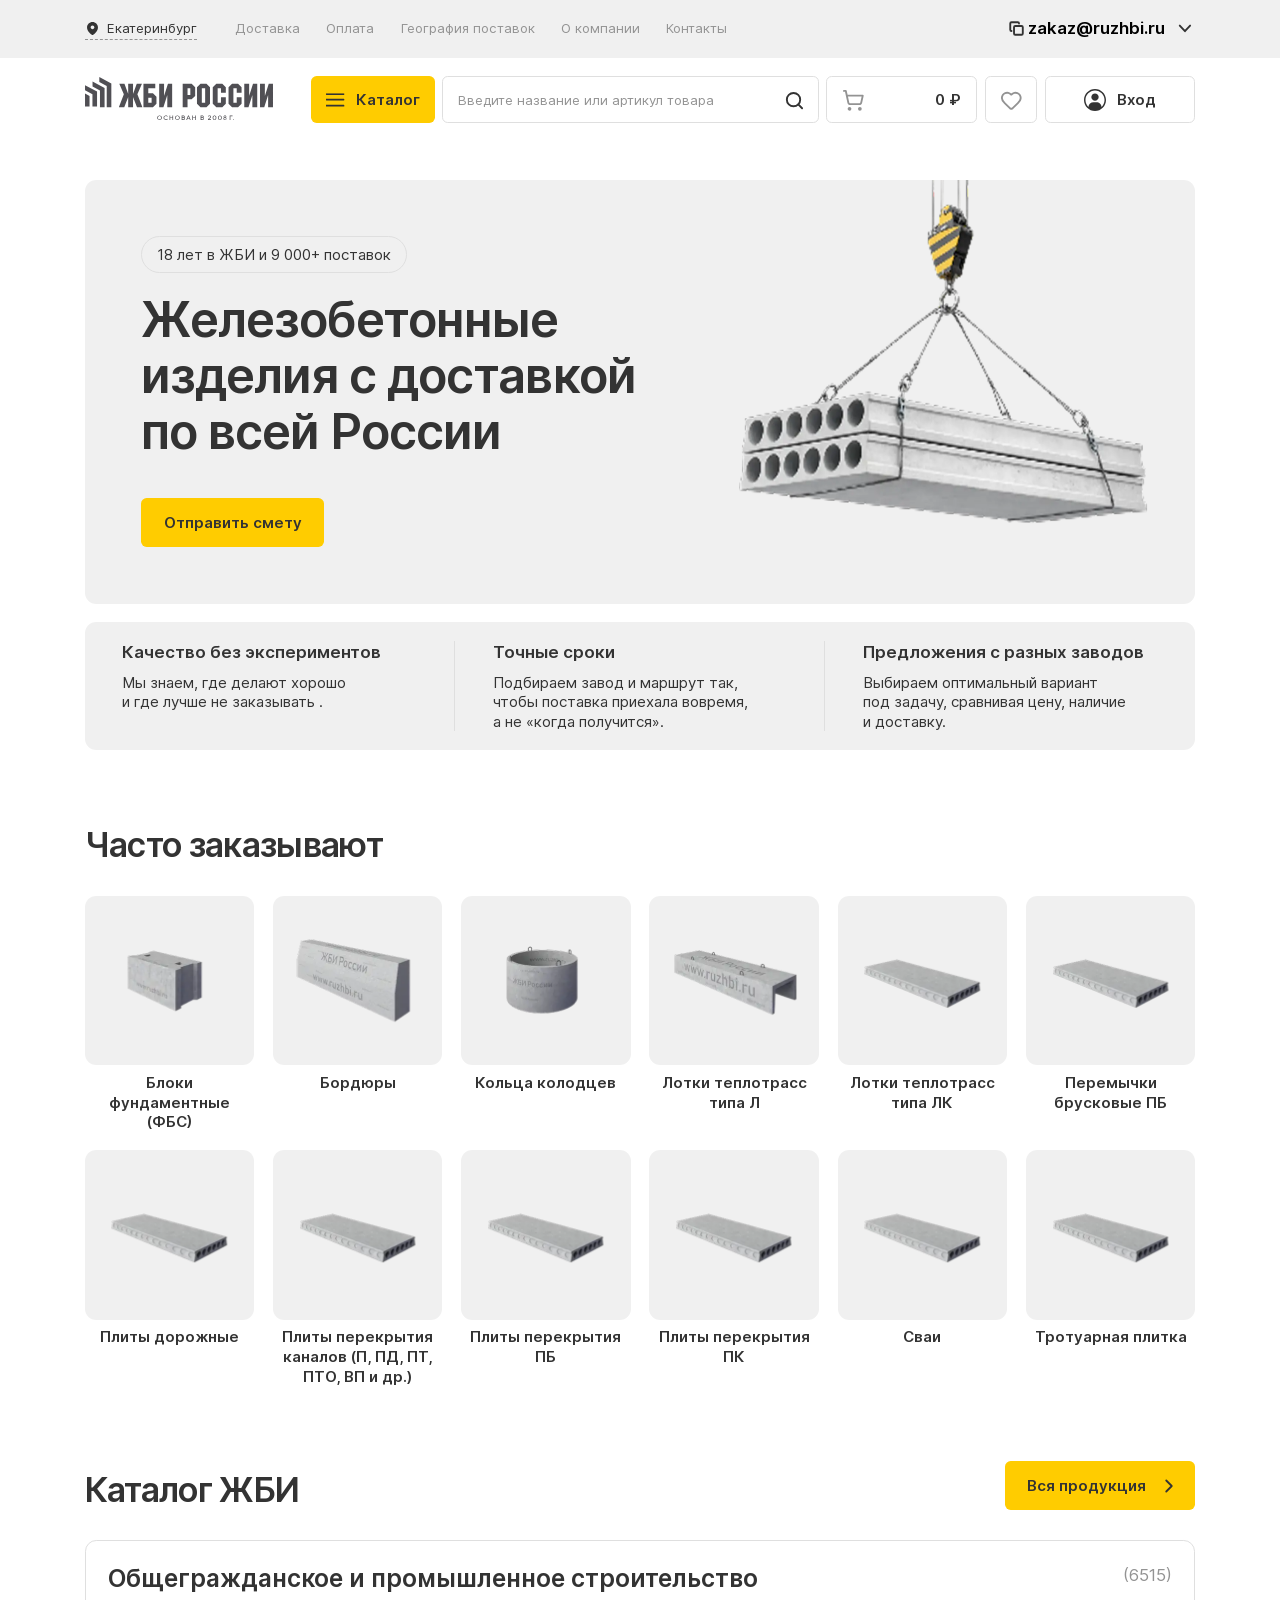
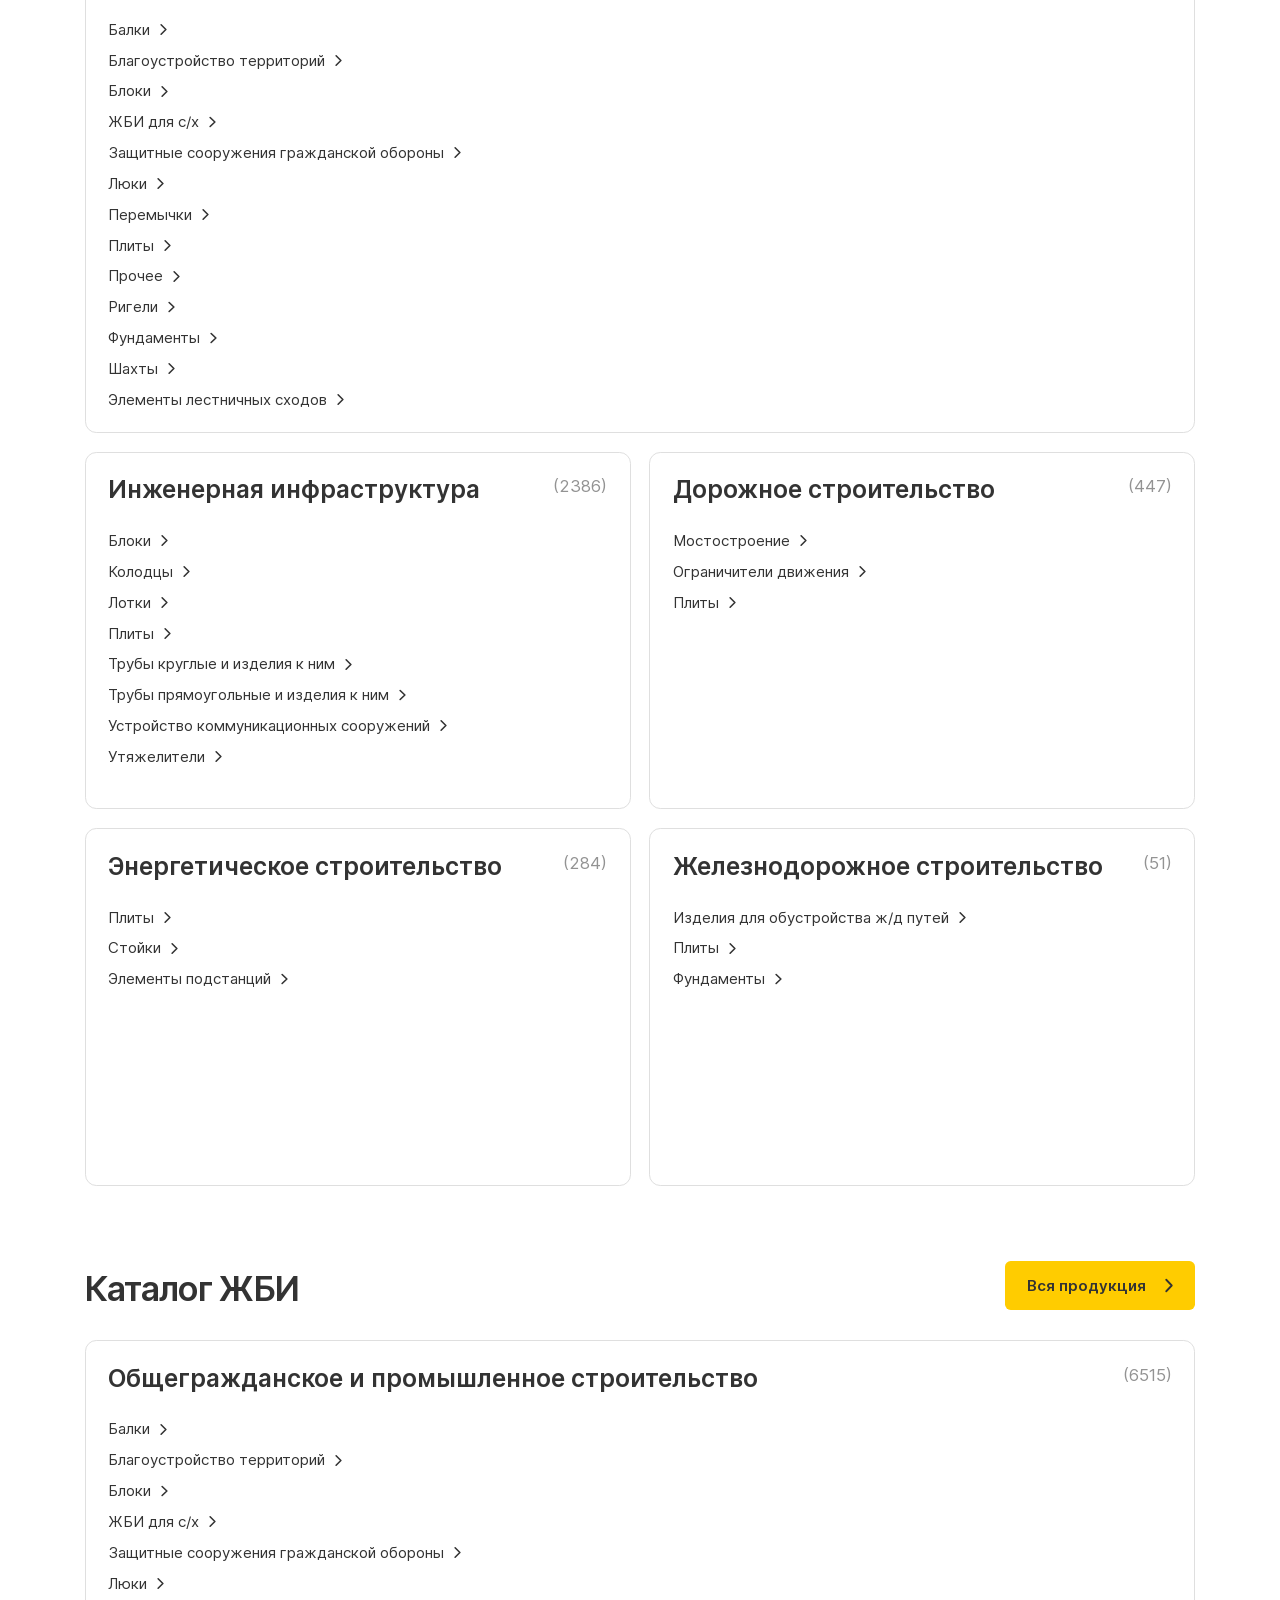
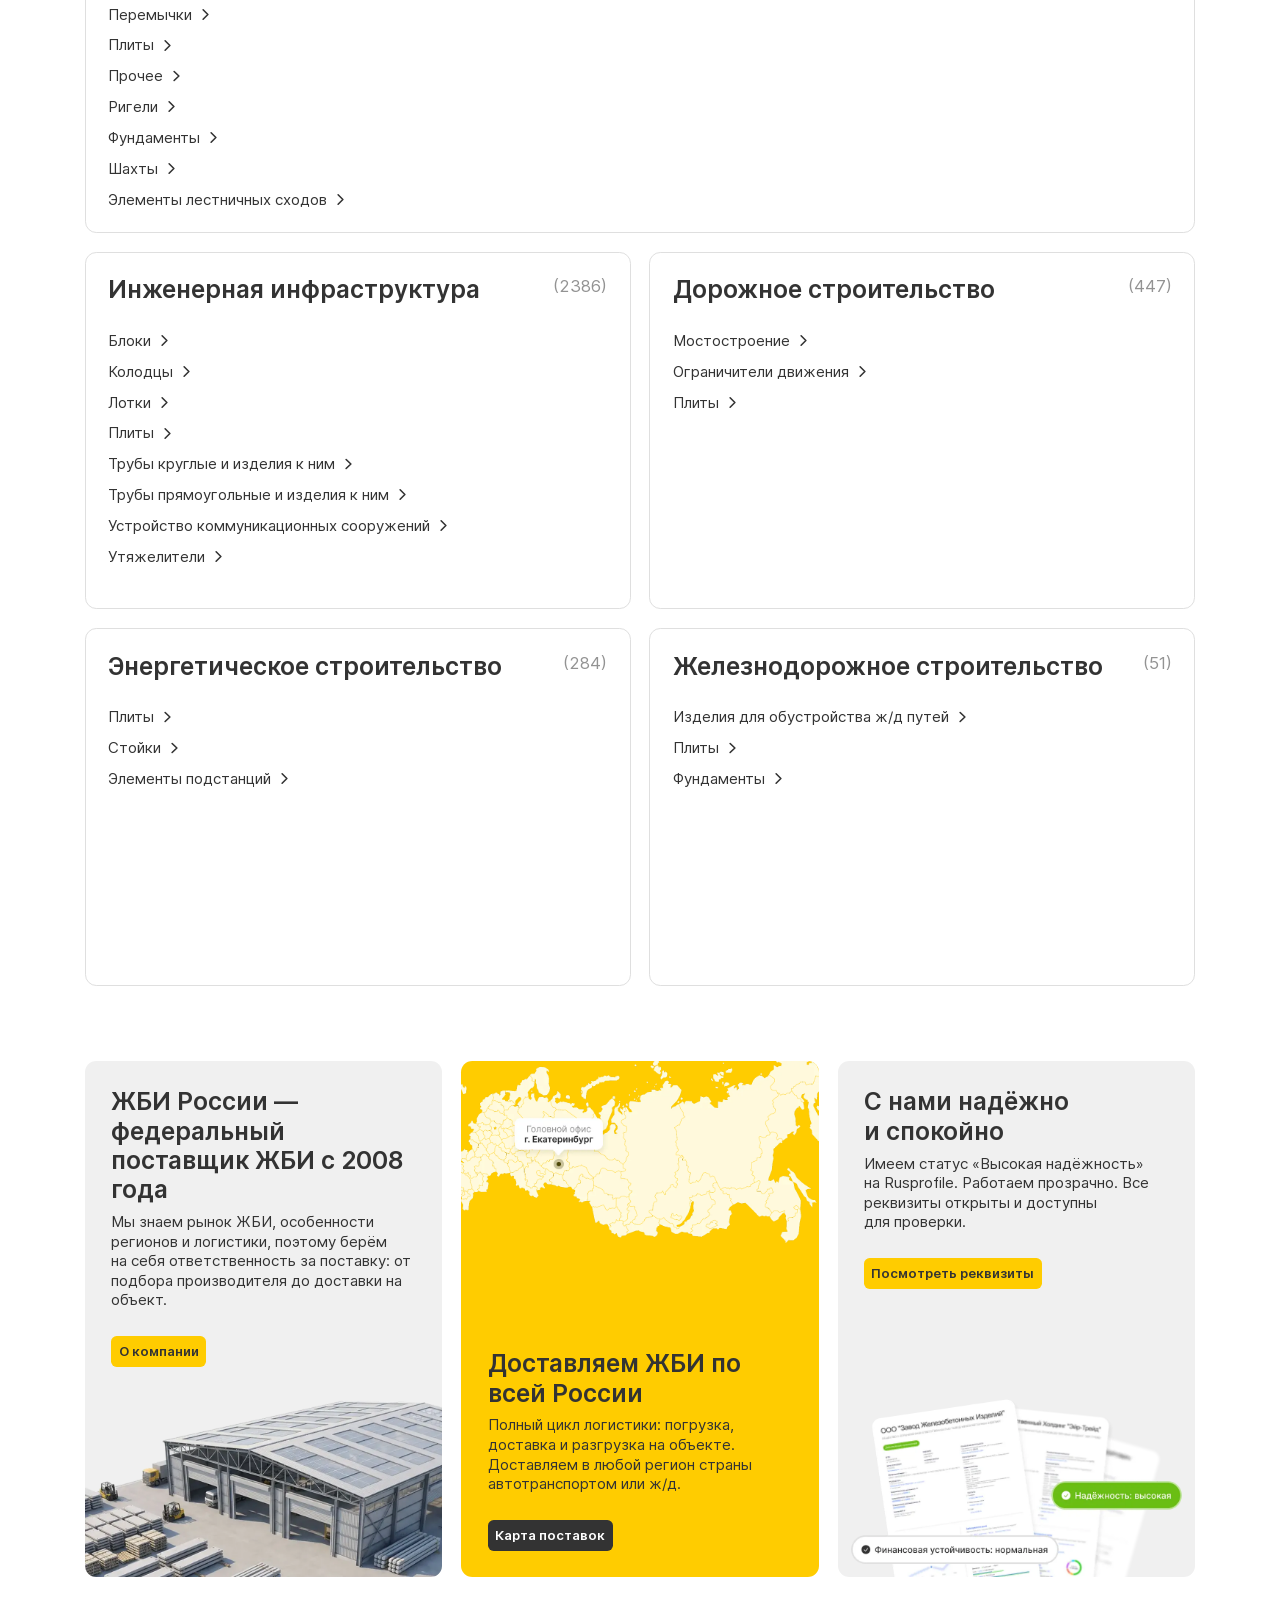
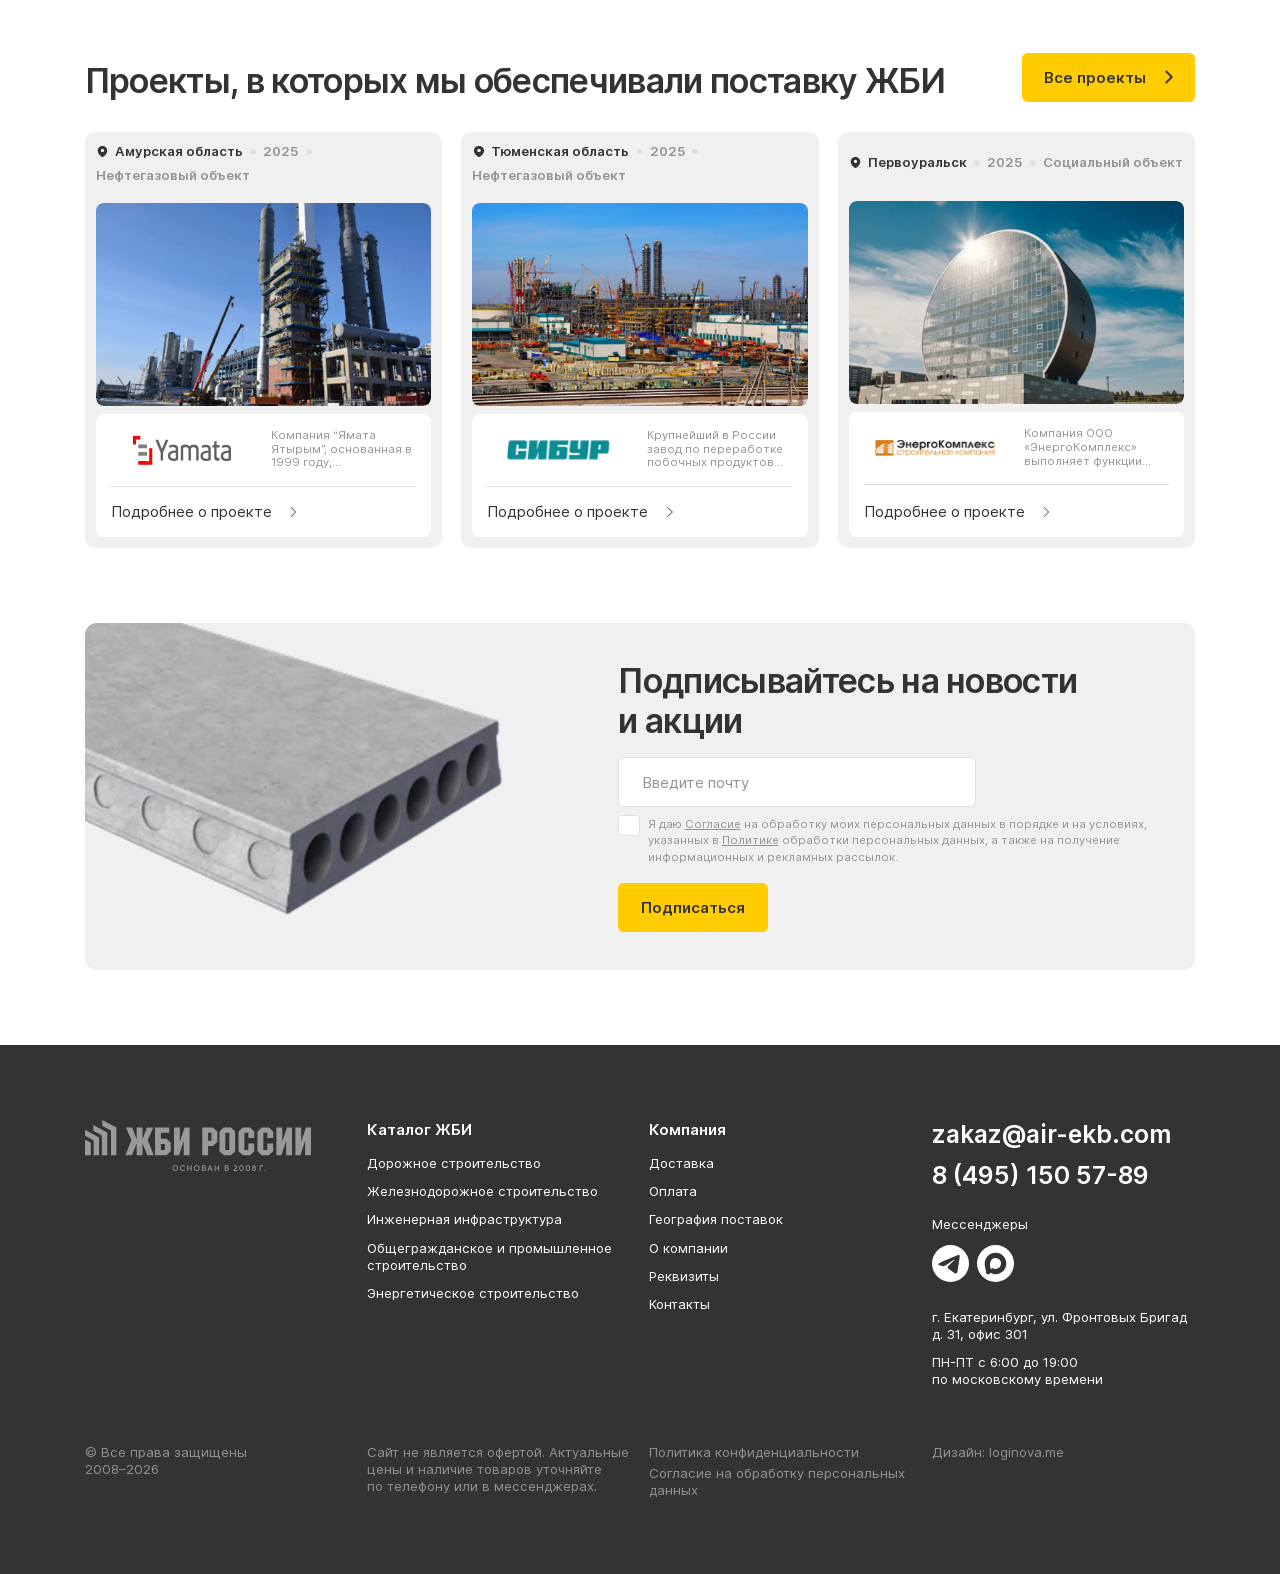
==== index.html @ 8b8c5595 "first commit" ====
<!DOCTYPE html>
<html lang="ru">

<head>
    <meta charset="UTF-8">
    <meta name="viewport" content="width=device-width, initial-scale=1.0">
    <meta name="description" content="">
    <meta name="keywords" content="">
    <meta name="color-scheme" content="light only">
    <link rel="stylesheet" href="css/swiper-bundle.min.css">
    <link rel="stylesheet" href="css/fancybox.css">
    <link rel="stylesheet" href="css/style.min.css">
    <link rel="icon" href="img/favicon.svg" type="image/svg+xml">
    <title>Главная</title>
</head>


<body class="m-page">
    <div class="wrapper">
        <div class="header-top">
            <div class="container">
                <div class="header-top__inner _flex">
                    <a href="" class="header-logo">
                        <img src="img/logo2.svg" alt="">
                    </a>

                    <div data-modal="cityModal" class="header-city _flex">
                        <img src="img/marker3.svg" alt="">
                        <div class="text14">Екатеринбург</div>
                    </div>
                    <div class="nav">
                        <ul>
                            <li><a href="">Доставка</a></li>
                            <li><a href="">Оплата</a></li>
                            <li><a href="">География поставок</a></li>
                            <li><a href="">О компании</a></li>
                            <li><a href="">Контакты</a></li>
                        </ul>
                    </div>

                    <button class="_toggle-catalog header-top__btn m-btn m-btn-yellow">
                        <span>Каталог</span>
                        <img src="img/arrow-right.svg" alt="">
                    </button>

                    <div class="header-action">
                        <div class="header-action__top _flex">
                            <button class="copy-btn" data-copy="zakaz@ruzhbi.ru">
                                <svg xmlns="http://www.w3.org/2000/svg" width="16" height="16" viewBox="0 0 16 16" fill="none">
                                    <path d="M2.66927 10.6654C1.93594 10.6654 1.33594 10.0654 1.33594 9.33203V2.66536C1.33594 1.93203 1.93594 1.33203 2.66927 1.33203H9.33594C10.0693 1.33203 10.6693 1.93203 10.6693 2.66536M6.66927 5.33203H13.3359C14.0723 5.33203 14.6693 5.92898 14.6693 6.66536V13.332C14.6693 14.0684 14.0723 14.6654 13.3359 14.6654H6.66927C5.93289 14.6654 5.33594 14.0684 5.33594 13.332V6.66536C5.33594 5.92898 5.93289 5.33203 6.66927 5.33203Z" stroke="#333333" stroke-width="2" stroke-linecap="round" stroke-linejoin="round" />
                                </svg>
                                <span class="h5 _view1">
                            zakaz@ruzhbi.ru
                        </span>
                                <span class="h5 _view2">
                            скопировано
                        </span>
                            </button>
                            <button class="header-action__toggle">
                                <svg xmlns="http://www.w3.org/2000/svg" width="20" height="20" viewBox="0 0 20 20" fill="none">
                                    <path d="M4 7L9.5 13L15 7" stroke="#333333" stroke-width="2" stroke-linecap="round" stroke-linejoin="round" />
                                </svg>
                            </button>
                        </div>
                        <div class="header-action__bottom">
                            <div class="header-action__links">
                                <a href="" class="header-action__link">
                                    <svg xmlns="http://www.w3.org/2000/svg" width="16" height="16" viewBox="0 0 16 16" fill="none">
                                        <path d="M9.22003 11.046C9.35772 11.1092 9.51283 11.1237 9.65983 11.0869C9.80682 11.0502 9.93692 10.9645 10.0287 10.844L10.2654 10.534C10.3896 10.3684 10.5506 10.234 10.7357 10.1414C10.9209 10.0488 11.125 10.0007 11.332 10.0007H13.332C13.6857 10.0007 14.0248 10.1411 14.2748 10.3912C14.5249 10.6412 14.6654 10.9804 14.6654 11.334V13.334C14.6654 13.6876 14.5249 14.0267 14.2748 14.2768C14.0248 14.5268 13.6857 14.6673 13.332 14.6673C10.1494 14.6673 7.09719 13.403 4.84675 11.1526C2.59631 8.90216 1.33203 5.84992 1.33203 2.66732C1.33203 2.3137 1.47251 1.97456 1.72256 1.72451C1.9726 1.47446 2.31174 1.33398 2.66536 1.33398H4.66536C5.01899 1.33398 5.35812 1.47446 5.60817 1.72451C5.85822 1.97456 5.9987 2.3137 5.9987 2.66732V4.66732C5.9987 4.87431 5.9505 5.07846 5.85793 5.2636C5.76536 5.44874 5.63096 5.60979 5.46536 5.73398L5.15336 5.96798C5.03098 6.06144 4.94471 6.19437 4.90922 6.34422C4.87374 6.49406 4.89122 6.65157 4.9587 6.78998C5.86982 8.64056 7.36831 10.1372 9.22003 11.046Z" stroke="#333333" stroke-width="2" stroke-linecap="round" stroke-linejoin="round" />
                                    </svg>
                                    <span class="h7">
                                8 (495) 150 57-89
                            </span>
                                </a>
                            </div>
                            <div class="header-action__links">
                                <a href="" class="header-action__link">
                                    <svg xmlns="http://www.w3.org/2000/svg" width="16" height="16" viewBox="0 0 16 16" fill="none">
                                        <path class="_fill" d="M1.2071 7.78249C2.60989 7.00979 4.17579 6.36489 5.63889 5.71669C8.15599 4.65499 10.6831 3.61169 13.2357 2.64039C13.7323 2.47489 14.6247 2.31304 14.7122 3.04904C14.6643 4.09084 14.4672 5.12654 14.332 6.16224C13.9888 8.43984 13.5922 10.7096 13.2055 12.9797C13.0722 13.7359 12.125 14.1273 11.5189 13.6434C10.0623 12.6595 8.59449 11.6852 7.15649 10.6785C6.68544 10.1999 7.12224 9.51254 7.54294 9.17074C8.74264 7.98844 10.0149 6.98394 11.1519 5.74054C11.4586 4.99989 10.5524 5.62409 10.2535 5.81534C8.61114 6.94714 7.00894 8.14804 5.27734 9.14274C4.39284 9.62964 3.36194 9.21354 2.47784 8.94184C1.68513 8.61364 0.523522 8.28299 1.20702 7.78254L1.2071 7.78249Z" fill="#333333" />
                                    </svg>
                                    <span class="h7">
                                Telegram
                            </span>
                                </a>
                                <a href="" class="header-action__link">
                                    <svg xmlns="http://www.w3.org/2000/svg" width="16" height="16" viewBox="0 0 16 16" fill="none">
                                        <path class="_fill" d="M8.15549 15.159C6.74231 15.159 6.08558 14.9518 4.94404 14.123C4.22198 15.0554 1.93545 15.784 1.83574 14.5374C1.83574 13.6015 1.62943 12.8107 1.39562 11.9474C1.11711 10.8837 0.800781 9.69926 0.800781 7.98296C0.800781 3.88387 4.14977 0.800049 8.11767 0.800049C12.089 0.800049 15.2007 4.03581 15.2007 8.02094C15.2071 9.90527 14.4689 11.7152 13.1481 13.0534C11.8272 14.3917 10.0317 15.1489 8.15549 15.159ZM8.21394 4.34316C6.28157 4.24301 4.77556 5.58635 4.44203 7.69288C4.16696 9.4368 4.65521 11.5606 5.07126 11.6711C5.27068 11.7194 5.77269 11.312 6.08558 10.9977C6.60296 11.3567 7.20545 11.5723 7.83228 11.6228C8.79478 11.6693 9.73702 11.3346 10.4565 10.6908C11.176 10.047 11.6152 9.14541 11.6798 8.1798C11.7175 7.21218 11.3754 6.2684 10.7272 5.55153C10.079 4.83465 9.17653 4.40198 8.21394 4.34661V4.34316Z" fill="#333333" />
                                    </svg>
                                    <span class="h7">
                                Max
                            </span>
                                </a>
                            </div>
                            <div class="text12 gray-text">
                                ПН-ПТ c 6:00 до 19:00 <br>
                        по московскому времени
                            </div>
                        </div>
                    </div>

                    <button class="header-top__close _toggle-menu">
                        <img src="img/close2.svg" alt="">
                    </button>

                    <a href="" class="header-top__req">
                        <span>Отправить заявку</span>
                        <img src="img/arrow-right.svg" alt="">
                    </a>
                </div>
            </div>
        </div>

        <div class="header-bottom">
            <div class="container">
                <div class="header-bottom__inner _flex">
                    <div class="header-bottom__mob">
                        <a href="" class="header-logo">
                            <img src="img/logo2.svg" alt="">
                        </a>
                        <a href="" class="header-bottom__phone h7">
                            8 (495) 150 57-89
                        </a>
                    </div>
                    <button class="_toggle-catalog catalog-btn m-btn m-btn-yellow">
                        <span class="catalog-btn__img">
                    <img src="img/burger.svg" alt="" class="_view1">
                    <img src="img/burger2.svg" alt="" class="_view2">
                </span>
                        <span class="body-m">Каталог</span>
                    </button>
                    <div class="header-search">
                        <div class="fg">
                            <input type="text" placeholder="Введите название или артикул товара">
                        </div>
                        <img class="header-search__icon" src="img/search.svg" alt="">
                    </div>
                    <a href="" class="header-cart m-btn-gray-outline">
                        <svg xmlns="http://www.w3.org/2000/svg" width="24" height="24" viewBox="0 0 24 24" fill="none">
                            <path d="M2.05078 2.05078H4.05078L6.71078 14.4708C6.80836 14.9256 7.06145 15.3323 7.42649 15.6206C7.79153 15.909 8.24569 16.0611 8.71078 16.0508H18.4908C18.946 16.05 19.3873 15.8941 19.7418 15.6086C20.0964 15.3232 20.3429 14.9253 20.4408 14.4808L22.0908 7.05078H5.12078M9.00078 21.0008C9.00078 21.5531 8.55307 22.0008 8.00078 22.0008C7.4485 22.0008 7.00078 21.5531 7.00078 21.0008C7.00078 20.4485 7.4485 20.0008 8.00078 20.0008C8.55307 20.0008 9.00078 20.4485 9.00078 21.0008ZM20.0008 21.0008C20.0008 21.5531 19.5531 22.0008 19.0008 22.0008C18.4485 22.0008 18.0008 21.5531 18.0008 21.0008C18.0008 20.4485 18.4485 20.0008 19.0008 20.0008C19.5531 20.0008 20.0008 20.4485 20.0008 21.0008Z" stroke="#939393" stroke-width="2" stroke-linecap="round" stroke-linejoin="round" />
                        </svg>
                        <span class="h6">0 ₽</span>
                    </a>
                    <a href="" class="header-favourite m-btn-gray-outline">
                        <svg xmlns="http://www.w3.org/2000/svg" width="24" height="24" viewBox="0 0 24 24" fill="none">
                            <path d="M2 9.50053C2.00002 8.38773 2.33759 7.30111 2.96813 6.38419C3.59867 5.46727 4.49252 4.76319 5.53161 4.36493C6.5707 3.96667 7.70616 3.89297 8.78801 4.15357C9.86987 4.41417 10.8472 4.99681 11.591 5.82453C11.6434 5.88054 11.7067 5.9252 11.7771 5.95573C11.8474 5.98626 11.9233 6.00201 12 6.00201C12.0767 6.00201 12.1526 5.98626 12.2229 5.95573C12.2933 5.9252 12.3566 5.88054 12.409 5.82453C13.1504 4.99143 14.128 4.4039 15.2116 4.14013C16.2952 3.87636 17.4335 3.94887 18.4749 4.34801C19.5163 4.74715 20.4114 5.45398 21.0411 6.37443C21.6708 7.29488 22.0053 8.38529 22 9.50053C22 11.7905 20.5 13.5005 19 15.0005L13.508 20.3135C13.3217 20.5275 13.0919 20.6994 12.834 20.8178C12.5762 20.9362 12.296 20.9984 12.0123 21.0002C11.7285 21.002 11.4476 20.9434 11.1883 20.8283C10.9289 20.7131 10.697 20.5442 10.508 20.3325L5 15.0005C3.5 13.5005 2 11.8005 2 9.50053Z" stroke="#939393" stroke-width="2" stroke-linecap="round" stroke-linejoin="round" />
                        </svg>
                    </a>
                    <div class="header-lk">
                        <a href="" class="header-lk__show m-btn m-btn-gray-outline">
                            <img src="img/user.svg" alt="">
                            <span class="h6">Вход</span>
                        </a>
                    </div>
                </div>
            </div>
            <div class="header-catalog">
                <button class="_back-to-menu header-catalog__close">
                    <img src="img/close2.svg" alt="">
                </button>
                <button class="_back-to-menu header-catalog__back back-btn">
                    <img src="img/arrow-left.svg" alt="">
                    <span class="h5">Каталог</span>
                </button>
                <div class="container">
                    <div class="header-catalog__inner">
                        <div class="header-catalog__col">
                            <div class="header-catalog__items">
                                <div class="menu-item">
                                    <div class="menu-item__show">
                                        <span class="h5">Популярные категории</span>
                                    </div>
                                    <div class="menu-item__hidden">
                                        <button class="menu-item__back back-btn">
                                            <img src="img/arrow-left.svg" alt="">
                                            <span class="h5">Популярные категории</span>
                                        </button>
                                        <div class="menu-item__scroll">
                                            <div class="menu-group">
                                                <a href="" class="h4">
                                                    Благоустройство территорий
                                                </a>
                                                <ul class="menu-group__links">
                                                    <li><a href="">Вазоны</a></li>
                                                    <li><a href="">Комплектующие водоотвода (решётки, пескоуловители и т.д.)</a></li>
                                                    <li><a href="">Заборы и другие элементы ограждения</a></li>
                                                    <li><a href="">Скамьи</a></li>
                                                    <li><a href="">Стойки (опоры) дорожных знаков</a></li>
                                                    <li><a href="">Столбы освещения (опоры освещения)</a></li>
                                                    <li><a href="">Тетраподы</a></li>
                                                    <li><a href="">Тротуарная плитка</a></li>
                                                    <li><a href="">Урны</a></li>
                                                    <li><a href="">Фундаменты дорожных знаков</a></li>
                                                    <li><a href="">Козырьки входа</a></li>
                                                </ul>
                                            </div>
                                            <div class="menu-group">
                                                <a href="" class="h4">
                                                    Балки
                                                </a>
                                                <ul class="menu-group__links">
                                                    <li><a href="">Балки обвязочные</a></li>
                                                    <li><a href="">Балки перекрытий СБНОС</a></li>
                                                    <li><a href="">Балки подкрановых путей</a></li>
                                                    <li><a href="">Балки стропильные</a></li>
                                                    <li><a href="">Балки фундаментные</a></li>
                                                </ul>
                                            </div>
                                            <div class="menu-group">
                                                <a href="" class="h4">
                                                    Благоустройство территорий
                                                </a>
                                                <ul class="menu-group__links">
                                                    <li><a href="">Вазоны</a></li>
                                                    <li><a href="">Комплектующие водоотвода (решётки, пескоуловители и т.д.)</a></li>
                                                    <li><a href="">Заборы и другие элементы ограждения</a></li>
                                                    <li><a href="">Скамьи</a></li>
                                                    <li><a href="">Стойки (опоры) дорожных знаков</a></li>
                                                    <li><a href="">Столбы освещения (опоры освещения)</a></li>
                                                    <li><a href="">Тетраподы</a></li>
                                                    <li><a href="">Тротуарная плитка</a></li>
                                                    <li><a href="">Урны</a></li>
                                                    <li><a href="">Фундаменты дорожных знаков</a></li>
                                                    <li><a href="">Козырьки входа</a></li>
                                                </ul>
                                            </div>
                                            <div class="menu-item__more _flex">
                                                <a href="" class="menu-item__more-link text16">
                                                    Все товары
                                                </a>
                                            </div>
                                        </div>
                                    </div>
                                </div>

                                <div class="menu-item">
                                    <div class="menu-item__show">
                                        <span class="h5">Дорожное строительство</span>
                                    </div>
                                    <div class="menu-item__hidden">
                                        <button class="menu-item__back back-btn">
                                            <img src="img/arrow-left.svg" alt="">
                                            <span class="h5">Дорожное строительство</span>
                                        </button>
                                        <div class="menu-item__scroll">
                                            <div class="menu-group">
                                                <ul class="menu-group__links">
                                                    <li><a href="">Автопавильоны</a></li>
                                                    <li><a href="">Балки</a></li>
                                                    <li><a href="">Бассейны</a></li>
                                                    <li><a href="">Блоки</a></li>
                                                    <li><a href="">Гаражи</a></li>
                                                    <li><a href="">Детали резервуаров</a></li>
                                                    <li><a href="">Диафрагмы жесткости</a></li>
                                                    <li><a href="">ЖБИ для с/х</a></li>
                                                    <li><a href="">Кирпич</a></li>
                                                    <li><a href="">Колонны</a></li>
                                                    <li><a href="">Люки</a></li>
                                                    <li><a href="">Панели стеновые, цокольные, карнизные, керамзитобетонные</a></li>
                                                    <li><a href="">Перемычки</a></li>
                                                    <li><a href="">Плиты</a></li>
                                                    <li><a href="">Прогоны</a></li>
                                                    <li><a href="">Ригели</a></li>
                                                    <li><a href="">Сваи</a></li>
                                                    <li><a href="">Фундаменты</a></li>
                                                    <li><a href="">Шахты лифта</a></li>
                                                    <li><a href="">Элементы лестничных сходов</a></li>
                                                </ul>
                                            </div>
                                        </div>
                                    </div>
                                </div>

                                <div class="menu-item">
                                    <div class="menu-item__show">
                                        <span class="h5">Железнодорожное строительство</span>
                                    </div>
                                    <div class="menu-item__hidden">
                                        <button class="menu-item__back back-btn">
                                            <img src="img/arrow-left.svg" alt="">
                                            <span class="h5">Железнодорожное строительство</span>
                                        </button>
                                        <div class="menu-item__scroll">
                                            <div class="menu-group">
                                                <ul class="menu-group__links">
                                                    <li><a href="">Автопавильоны</a></li>
                                                    <li><a href="">Балки</a></li>
                                                    <li><a href="">Бассейны</a></li>
                                                    <li><a href="">Блоки</a></li>
                                                    <li><a href="">Гаражи</a></li>
                                                    <li><a href="">Детали резервуаров</a></li>
                                                    <li><a href="">Диафрагмы жесткости</a></li>
                                                    <li><a href="">ЖБИ для с/х</a></li>
                                                    <li><a href="">Кирпич</a></li>
                                                    <li><a href="">Колонны</a></li>
                                                    <li><a href="">Люки</a></li>
                                                    <li><a href="">Панели стеновые, цокольные, карнизные, керамзитобетонные</a></li>
                                                    <li><a href="">Перемычки</a></li>
                                                    <li><a href="">Плиты</a></li>
                                                    <li><a href="">Прогоны</a></li>
                                                    <li><a href="">Ригели</a></li>
                                                    <li><a href="">Сваи</a></li>
                                                    <li><a href="">Фундаменты</a></li>
                                                    <li><a href="">Шахты лифта</a></li>
                                                    <li><a href="">Элементы лестничных сходов</a></li>
                                                </ul>
                                            </div>
                                        </div>
                                    </div>
                                </div>

                                <div class="menu-item">
                                    <div class="menu-item__show">
                                        <span class="h5">Инженерная инфраструктура</span>
                                    </div>
                                    <div class="menu-item__hidden">
                                        <button class="menu-item__back back-btn">
                                            <img src="img/arrow-left.svg" alt="">
                                            <span class="h5">Инженерная инфраструктура</span>
                                        </button>
                                        <div class="menu-item__scroll">
                                            <div class="menu-group">
                                                <ul class="menu-group__links">
                                                    <li><a href="">Автопавильоны</a></li>
                                                    <li><a href="">Балки</a></li>
                                                    <li><a href="">Бассейны</a></li>
                                                    <li><a href="">Блоки</a></li>
                                                    <li><a href="">Гаражи</a></li>
                                                    <li><a href="">Детали резервуаров</a></li>
                                                    <li><a href="">Диафрагмы жесткости</a></li>
                                                    <li><a href="">ЖБИ для с/х</a></li>
                                                    <li><a href="">Кирпич</a></li>
                                                    <li><a href="">Колонны</a></li>
                                                    <li><a href="">Люки</a></li>
                                                    <li><a href="">Панели стеновые, цокольные, карнизные, керамзитобетонные</a></li>
                                                    <li><a href="">Перемычки</a></li>
                                                    <li><a href="">Плиты</a></li>
                                                    <li><a href="">Прогоны</a></li>
                                                    <li><a href="">Ригели</a></li>
                                                    <li><a href="">Сваи</a></li>
                                                    <li><a href="">Фундаменты</a></li>
                                                    <li><a href="">Шахты лифта</a></li>
                                                    <li><a href="">Элементы лестничных сходов</a></li>
                                                </ul>
                                            </div>
                                        </div>
                                    </div>
                                </div>

                                <div class="menu-item">
                                    <div class="menu-item__show">
                                        <span class="h5">Общегражданское и промышленное строительство</span>
                                    </div>
                                    <div class="menu-item__hidden">
                                        <button class="menu-item__back back-btn">
                                            <img src="img/arrow-left.svg" alt="">
                                            <span class="h5">Общегражданское и промышленное строительство</span>
                                        </button>
                                        <div class="menu-item__scroll">
                                            <div class="menu-group">
                                                <ul class="menu-group__links">
                                                    <li><a href="">Автопавильоны</a></li>
                                                    <li><a href="">Балки</a></li>
                                                    <li><a href="">Бассейны</a></li>
                                                    <li><a href="">Блоки</a></li>
                                                    <li><a href="">Гаражи</a></li>
                                                    <li><a href="">Детали резервуаров</a></li>
                                                    <li><a href="">Диафрагмы жесткости</a></li>
                                                    <li><a href="">ЖБИ для с/х</a></li>
                                                    <li><a href="">Кирпич</a></li>
                                                    <li><a href="">Колонны</a></li>
                                                    <li><a href="">Люки</a></li>
                                                    <li><a href="">Панели стеновые, цокольные, карнизные, керамзитобетонные</a></li>
                                                    <li><a href="">Перемычки</a></li>
                                                    <li><a href="">Плиты</a></li>
                                                    <li><a href="">Прогоны</a></li>
                                                    <li><a href="">Ригели</a></li>
                                                    <li><a href="">Сваи</a></li>
                                                    <li><a href="">Фундаменты</a></li>
                                                    <li><a href="">Шахты лифта</a></li>
                                                    <li><a href="">Элементы лестничных сходов</a></li>
                                                </ul>
                                            </div>
                                        </div>
                                    </div>
                                </div>

                                <div class="menu-item">
                                    <div class="menu-item__show">
                                        <span class="h5">Энергетическое строительство</span>
                                    </div>
                                    <div class="menu-item__hidden">
                                        <button class="menu-item__back back-btn">
                                            <img src="img/arrow-left.svg" alt="">
                                            <span class="h5">Энергетическое строительство</span>
                                        </button>
                                        <div class="menu-item__scroll">
                                            <div class="menu-group">
                                                <ul class="menu-group__links">
                                                    <li><a href="">Автопавильоны</a></li>
                                                    <li><a href="">Балки</a></li>
                                                    <li><a href="">Бассейны</a></li>
                                                    <li><a href="">Блоки</a></li>
                                                    <li><a href="">Гаражи</a></li>
                                                    <li><a href="">Детали резервуаров</a></li>
                                                    <li><a href="">Диафрагмы жесткости</a></li>
                                                    <li><a href="">ЖБИ для с/х</a></li>
                                                    <li><a href="">Кирпич</a></li>
                                                    <li><a href="">Колонны</a></li>
                                                    <li><a href="">Люки</a></li>
                                                    <li><a href="">Панели стеновые, цокольные, карнизные, керамзитобетонные</a></li>
                                                    <li><a href="">Перемычки</a></li>
                                                    <li><a href="">Плиты</a></li>
                                                    <li><a href="">Прогоны</a></li>
                                                    <li><a href="">Ригели</a></li>
                                                    <li><a href="">Сваи</a></li>
                                                    <li><a href="">Фундаменты</a></li>
                                                    <li><a href="">Шахты лифта</a></li>
                                                    <li><a href="">Элементы лестничных сходов</a></li>
                                                </ul>
                                            </div>
                                        </div>
                                    </div>
                                </div>

                            </div>
                        </div>
                        <div class="header-catalog__col2"></div>
                    </div>
                </div>
            </div>
        </div>




        <main class="content">

            <div class="main m-section">
                <div class="container">
                    <div class="main__inner grid2">
                        <div class="main__col">
                            <div class="main__badge">
                                <span>18 лет в ЖБИ и 9 000+ поставок</span>
                            </div>
                            <div class="_mt20">
                                <h1 class="h1">
                                    Железобетонные изделия с доставкой <span class="_no-wrap">по всей</span> России
                                </h1>
                            </div>
                            <div class="_mt40 _mt28-mob _flex">
                                <a href="" class="m-btn m-btn-yellow">
                                    <span>Отправить смету</span>
                                </a>
                            </div>
                        </div>
                        <div class="main__col2">
                            <img src="img/main-img.webp" alt="" class="main__img">
                        </div>
                    </div>

                    <div class="main-info">
                        <div class="main-info__col">
                            <div class="text18 semi-bold-text">
                                Качество без экспериментов
                            </div>
                            <div class="_mt8">
                                <div class="text16">
                                    Мы знаем, где делают хорошо и где лучше <span class="_no-wrap">не заказывать</span> .
                                </div>
                            </div>
                        </div>
                        <div class="main-info__col">
                            <div class="text18 semi-bold-text">
                                Точные сроки
                            </div>
                            <div class="_mt8">
                                <div class="text16">
                                    Подбираем завод и маршрут так, чтобы поставка приехала вовремя, а не «когда получится».
                                </div>
                            </div>
                        </div>
                        <div class="main-info__col">
                            <div class="text18 semi-bold-text">
                                Предложения с разных заводов
                            </div>
                            <div class="_mt8">
                                <div class="text16">
                                    Выбираем оптимальный вариант под задачу, сравнивая цену, наличие и доставку.
                                </div>
                            </div>
                        </div>
                    </div>
                </div>

            </div>

            <div class="popular-products m-section">
                <div class="container">
                    <div class="h2">
                        Часто заказывают
                    </div>
                    <div class="_mt32 _mt28-mob grid8 grid-laptop6 grid-tablet4 grid-mob2">
                        <a href="" class="product-card">
                            <div class="product-card__img">
                                <img src="img/product-img.webp" alt="">
                            </div>
                            <div class="text16 semi-bold-text">
                                Блоки фундаментные (ФБС)
                            </div>
                        </a>

                        <a href="" class="product-card">
                            <div class="product-card__img">
                                <img src="img/product-img2.webp" alt="">
                            </div>
                            <div class="text16 semi-bold-text">
                                Бордюры
                            </div>
                        </a>

                        <a href="" class="product-card">
                            <div class="product-card__img">
                                <img src="img/product-img3.webp" alt="">
                            </div>
                            <div class="text16 semi-bold-text">
                                Кольца колодцев
                            </div>
                        </a>

                        <a href="" class="product-card">
                            <div class="product-card__img">
                                <img src="img/product-img4.webp" alt="">
                            </div>
                            <div class="text16 semi-bold-text">
                                Лотки теплотрасс типа Л
                            </div>
                        </a>

                        <a href="" class="product-card">
                            <div class="product-card__img">
                                <img src="img/product-img5.webp" alt="">
                            </div>
                            <div class="text16 semi-bold-text">
                                Лотки теплотрасс типа ЛК
                            </div>
                        </a>

                        <a href="" class="product-card">
                            <div class="product-card__img">
                                <img src="img/product-img5.webp" alt="">
                            </div>
                            <div class="text16 semi-bold-text">
                                Перемычки брусковые ПБ
                            </div>
                        </a>

                        <a href="" class="product-card">
                            <div class="product-card__img">
                                <img src="img/product-img5.webp" alt="">
                            </div>
                            <div class="text16 semi-bold-text">
                                Плиты дорожные
                            </div>
                        </a>

                        <a href="" class="product-card">
                            <div class="product-card__img">
                                <img src="img/product-img5.webp" alt="">
                            </div>
                            <div class="text16 semi-bold-text">
                                Плиты перекрытия каналов (П, ПД, ПТ, ПТО, ВП и др.)
                            </div>
                        </a>

                        <a href="" class="product-card">
                            <div class="product-card__img">
                                <img src="img/product-img5.webp" alt="">
                            </div>
                            <div class="text16 semi-bold-text">
                                Плиты перекрытия ПБ
                            </div>
                        </a>

                        <a href="" class="product-card">
                            <div class="product-card__img">
                                <img src="img/product-img5.webp" alt="">
                            </div>
                            <div class="text16 semi-bold-text">
                                Плиты перекрытия ПК
                            </div>
                        </a>

                        <a href="" class="product-card">
                            <div class="product-card__img">
                                <img src="img/product-img5.webp" alt="">
                            </div>
                            <div class="text16 semi-bold-text">
                                Сваи
                            </div>
                        </a>

                        <a href="" class="product-card">
                            <div class="product-card__img">
                                <img src="img/product-img5.webp" alt="">
                            </div>
                            <div class="text16 semi-bold-text">
                                Тротуарная плитка
                            </div>
                        </a>

                    </div>

                </div>
            </div>

            <div class="main-catalog m-section">
                <div class="container">
                    <div class="link-and-title">
                        <div class="h2">
                            Каталог ЖБИ
                        </div>
                        <a href="" class="m-btn m-btn-yellow">
                            <span>Вся продукция</span>
                            <img src="img/arrow-right.svg" alt="">
                        </a>
                    </div>
                    <div class="_mt32 grid3 grid-laptop2 grid-tablet">
                        <div class="category-card _big">
                            <div class="category-card__top">
                                <div class="h3">
                                    <a href="">
                                        Общегражданское <span class="_no-wrap">и промышленное</span> строительство
                                    </a>
                                </div>
                                <div class="category-card__num text18">
                                    (6515)
                                </div>
                            </div>
                            <div class="category-card__links _mt28">
                                <a href="" class="category-card__link">Балки</a>
                                <a href="" class="category-card__link">Благоустройство территорий</a>
                                <a href="" class="category-card__link">Блоки</a>
                                <a href="" class="category-card__link">ЖБИ для с/х</a>
                                <a href="" class="category-card__link">Защитные сооружения гражданской обороны</a>
                                <a href="" class="category-card__link">Люки</a>
                                <a href="" class="category-card__link">Перемычки</a>
                                <a href="" class="category-card__link">Плиты</a>
                                <a href="" class="category-card__link">Прочее</a>
                                <a href="" class="category-card__link">Ригели</a>
                                <a href="" class="category-card__link">Фундаменты</a>
                                <a href="" class="category-card__link">Шахты</a>
                                <a href="" class="category-card__link">Элементы лестничных сходов</a>
                            </div>
                        </div>
                        <div class="category-card">
                            <div class="category-card__top">
                                <div class="h3">
                                    <a href="">Инженерная инфраструктура</a>
                                </div>
                                <div class="category-card__num text18">
                                    (2386)
                                </div>
                            </div>
                            <div class="category-card__links _mt28">
                                <a href="" class="category-card__link">Блоки</a>
                                <a href="" class="category-card__link">Колодцы</a>
                                <a href="" class="category-card__link">Лотки</a>
                                <a href="" class="category-card__link">Плиты</a>
                                <a href="" class="category-card__link">Трубы круглые и изделия к ним</a>
                                <a href="" class="category-card__link">Трубы прямоугольные и изделия к ним</a>
                                <a href="" class="category-card__link">Устройство коммуникационных сооружений</a>
                                <a href="" class="category-card__link">Утяжелители</a>
                            </div>
                        </div>
                        <div class="category-card">
                            <div class="category-card__top">
                                <div class="h3">
                                    <a href="">Дорожное строительство</a>
                                </div>
                                <div class="category-card__num text18">
                                    (447)
                                </div>
                            </div>
                            <div class="category-card__links _mt28">
                                <a href="" class="category-card__link">Мостостроение</a>
                                <a href="" class="category-card__link">Ограничители движения</a>
                                <a href="" class="category-card__link">Плиты</a>
                            </div>
                        </div>
                        <div class="category-card">
                            <div class="category-card__top">
                                <div class="h3">
                                    <a href="">Энергетическое строительство</a>
                                </div>
                                <div class="category-card__num text18">
                                    (284)
                                </div>
                            </div>
                            <div class="category-card__links _mt28">
                                <a href="" class="category-card__link">Плиты</a>
                                <a href="" class="category-card__link">Стойки</a>
                                <a href="" class="category-card__link">Элементы подстанций</a>
                            </div>
                        </div>
                        <div class="category-card">
                            <div class="category-card__top">
                                <div class="h3">
                                    <a href="">Железнодорожное строительство</a>
                                </div>
                                <div class="category-card__num text18">
                                    (51)
                                </div>
                            </div>
                            <div class="category-card__links _mt28">
                                <a href="" class="category-card__link">Изделия для обустройства ж/д путей</a>
                                <a href="" class="category-card__link">Плиты</a>
                                <a href="" class="category-card__link">Фундаменты</a>
                            </div>
                        </div>
                    </div>
                </div>

            </div>

            <div class="main-catalog m-section">
                <div class="container">
                    <div class="link-and-title">
                        <div class="h2">
                            Каталог ЖБИ
                        </div>
                        <a href="" class="m-btn m-btn-yellow">
                            <span>Вся продукция</span>
                            <img src="img/arrow-right.svg" alt="">
                        </a>
                    </div>
                    <div class="_mt32 grid3 grid-laptop2 grid-tablet">
                        <div class="category-card _big">
                            <div class="category-card__top">
                                <div class="h3">
                                    <a href="">
                                        Общегражданское <span class="_no-wrap">и промышленное</span> строительство
                                    </a>
                                </div>
                                <div class="category-card__num text18">
                                    (6515)
                                </div>
                            </div>
                            <div class="category-card__links _mt28">
                                <a href="" class="category-card__link">Балки</a>
                                <a href="" class="category-card__link">Благоустройство территорий</a>
                                <a href="" class="category-card__link">Блоки</a>
                                <a href="" class="category-card__link">ЖБИ для с/х</a>
                                <a href="" class="category-card__link">Защитные сооружения гражданской обороны</a>
                                <a href="" class="category-card__link">Люки</a>
                                <a href="" class="category-card__link">Перемычки</a>
                                <a href="" class="category-card__link">Плиты</a>
                                <a href="" class="category-card__link">Прочее</a>
                                <a href="" class="category-card__link">Ригели</a>
                                <a href="" class="category-card__link">Фундаменты</a>
                                <a href="" class="category-card__link">Шахты</a>
                                <a href="" class="category-card__link">Элементы лестничных сходов</a>
                            </div>
                        </div>
                        <div class="category-card">
                            <div class="category-card__top">
                                <div class="h3">
                                    <a href="">Инженерная инфраструктура</a>
                                </div>
                                <div class="category-card__num text18">
                                    (2386)
                                </div>
                            </div>
                            <div class="category-card__links _mt28">
                                <a href="" class="category-card__link">Блоки</a>
                                <a href="" class="category-card__link">Колодцы</a>
                                <a href="" class="category-card__link">Лотки</a>
                                <a href="" class="category-card__link">Плиты</a>
                                <a href="" class="category-card__link">Трубы круглые и изделия к ним</a>
                                <a href="" class="category-card__link">Трубы прямоугольные и изделия к ним</a>
                                <a href="" class="category-card__link">Устройство коммуникационных сооружений</a>
                                <a href="" class="category-card__link">Утяжелители</a>
                            </div>
                        </div>
                        <div class="category-card">
                            <div class="category-card__top">
                                <div class="h3">
                                    <a href="">Дорожное строительство</a>
                                </div>
                                <div class="category-card__num text18">
                                    (447)
                                </div>
                            </div>
                            <div class="category-card__links _mt28">
                                <a href="" class="category-card__link">Мостостроение</a>
                                <a href="" class="category-card__link">Ограничители движения</a>
                                <a href="" class="category-card__link">Плиты</a>
                            </div>
                        </div>
                        <div class="category-card">
                            <div class="category-card__top">
                                <div class="h3">
                                    <a href="">Энергетическое строительство</a>
                                </div>
                                <div class="category-card__num text18">
                                    (284)
                                </div>
                            </div>
                            <div class="category-card__links _mt28">
                                <a href="" class="category-card__link">Плиты</a>
                                <a href="" class="category-card__link">Стойки</a>
                                <a href="" class="category-card__link">Элементы подстанций</a>
                            </div>
                        </div>
                        <div class="category-card">
                            <div class="category-card__top">
                                <div class="h3">
                                    <a href="">Железнодорожное строительство</a>
                                </div>
                                <div class="category-card__num text18">
                                    (51)
                                </div>
                            </div>
                            <div class="category-card__links _mt28">
                                <a href="" class="category-card__link">Изделия для обустройства ж/д путей</a>
                                <a href="" class="category-card__link">Плиты</a>
                                <a href="" class="category-card__link">Фундаменты</a>
                            </div>
                        </div>
                    </div>
                </div>

            </div>

            <div class="advantages m-section">
                <div class="container">
                    <div class="grid3 grid-tablet">
                        <div class="advantage-card">
                            <div class="advantage-card__content">
                                <div class="h3">
                                    ЖБИ России — федеральный поставщик ЖБИ с 2008 года
                                </div>
                                <div class="_mt8">
                                    <div class="body-m">
                                        Мы знаем рынок ЖБИ, особенности регионов и логистики, поэтому берём на себя ответственность за поставку: от подбора производителя до доставки на объект.
                                    </div>
                                </div>
                                <div class="_mt28 _flex">
                                    <a href="" class="m-btn m-btn-yellow m-btn-small">
                                        <span>О компании</span>
                                    </a>
                                </div>
                            </div>
                            <div class="advantage-card__img">
                                <img src="img/advantage-img.webp" alt="" class="_view1">
                                <img src="img/advantage-img-tablet.webp" alt="" class="_view2">
                            </div>
                        </div>
                        <div class="advantage-card advantage-card--yellow">
                            <div class="advantage-card__content">
                                <div class="h3">
                                    Доставляем ЖБИ по всей России
                                </div>
                                <div class="_mt8">
                                    <div class="body-m">
                                        Полный цикл логистики: погрузка, доставка <span class="_no-wrap">и разгрузка</span> на объекте. Доставляем в любой регион страны автотранспортом или ж/д.
                                    </div>
                                </div>
                                <div class="_mt28 _flex">
                                    <a href="" class="m-btn m-btn-black m-btn-small">
                                        <span>Карта поставок</span>
                                    </a>
                                </div>
                            </div>
                            <div class="advantage-card__img">
                                <img src="img/advantage-img2.webp" alt="" class="_view1">
                                <img src="img/advantage-img2-tablet.webp" alt="" class="_view2">
                            </div>
                        </div>
                        <div class="advantage-card">
                            <div class="advantage-card__content">
                                <div class="h3">
                                    С нами надёжно и спокойно
                                </div>
                                <div class="_mt8">
                                    <div class="body-m">
                                        Имеем статус «Высокая надёжность» на Rusprofile. Работаем прозрачно. Все реквизиты открыты <span class="_no-wrap">и доступны</span> для проверки.
                                    </div>
                                </div>
                                <div class="_mt28 _flex">
                                    <a href="" class="m-btn m-btn-yellow m-btn-small">
                                        <span>Посмотреть реквизиты</span>
                                    </a>
                                </div>
                            </div>
                            <div class="advantage-card__img">
                                <img src="img/advantage-img3.webp" alt="" class="_view1">
                                <img src="img/advantage-img3-tablet.webp" alt="" class="_view2">
                            </div>
                        </div>

                    </div>
                </div>

            </div>

            <div class="main-projects m-section">
                <div class="container">
                    <div class="link-and-title">
                        <div class="main-projects__title">
                            <div class="h2">
                                Проекты, в которых мы обеспечивали поставку ЖБИ
                            </div>
                        </div>
                        <a href="" class="m-btn m-btn-yellow">
                            <span>Все проекты</span>
                            <img src="img/arrow-right.svg" alt="">
                        </a>
                    </div>
                    <div class="_mt32 grid3 grid-tablet2 grid-mob-small">
                        <div class="project-card">
                            <div class="project-card__top _flex semi-bold-text">
                                <div class="project-card__place _flex">
                                    <img src="img/marker.svg" alt="">
                                    <span class="text14">
                Амурская область
            </span>
                                </div>
                                <span class="dot"></span>
                                <div class="text14 gray-text">
                                    2025
                                </div>
                                <span class="dot"></span>
                                <div class="text14 gray-text">
                                    Нефтегазовый объект
                                </div>
                            </div>
                            <a href="" class="project-card__img _scale-img">
                                <img src="img/project-img.webp" alt="">
                            </a>
                            <div class="project-card__bottom">
                                <div class="project-card__info">

                                    <img src="img/project-icon.svg" alt="" class="project-card__icon">

                                    <div class="project-card__desc text12 gray-text">
                                        Компания “Ямата Ятырым”, основанная в 1999 году, зарекомендовала себя на международной арене как компания, осуществившая большое количество строительных проектов в разных странах мира.
                                    </div>
                                </div>
                                <a href="" class="project-card__link">
                                    <span>Подробнее о проекте</span>
                                    <img src="img/arrow-right2.svg" alt="">
                                </a>
                            </div>
                        </div>

                        <div class="project-card">
                            <div class="project-card__top _flex semi-bold-text">
                                <div class="project-card__place _flex">
                                    <img src="img/marker.svg" alt="">
                                    <span class="text14">
                Тюменская область
            </span>
                                </div>
                                <span class="dot"></span>
                                <div class="text14 gray-text">
                                    2025
                                </div>
                                <span class="dot"></span>
                                <div class="text14 gray-text">
                                    Нефтегазовый объект
                                </div>
                            </div>
                            <a href="" class="project-card__img _scale-img">
                                <img src="img/project-img2.webp" alt="">
                            </a>
                            <div class="project-card__bottom">
                                <div class="project-card__info">

                                    <img src="img/project-icon2.svg" alt="" class="project-card__icon">

                                    <div class="project-card__desc text12 gray-text">
                                        Крупнейший в России завод по переработке побочных продуктов нефтегазодобычи
                                    </div>
                                </div>
                                <a href="" class="project-card__link">
                                    <span>Подробнее о проекте</span>
                                    <img src="img/arrow-right2.svg" alt="">
                                </a>
                            </div>
                        </div>

                        <div class="project-card">
                            <div class="project-card__top _flex semi-bold-text">
                                <div class="project-card__place _flex">
                                    <img src="img/marker.svg" alt="">
                                    <span class="text14">
                Первоуральск
            </span>
                                </div>
                                <span class="dot"></span>
                                <div class="text14 gray-text">
                                    2025
                                </div>
                                <span class="dot"></span>
                                <div class="text14 gray-text">
                                    Социальный объект
                                </div>
                            </div>
                            <a href="" class="project-card__img _scale-img">
                                <img src="img/project-img3.webp" alt="">
                            </a>
                            <div class="project-card__bottom">
                                <div class="project-card__info">

                                    <img src="img/project-icon3.svg" alt="" class="project-card__icon">

                                    <div class="project-card__desc text12 gray-text">
                                        Компания ООО «ЭнергоКомплекс» выполняет функции генерального подрядчика на отдельные виды работ и проектировщика в сфере промышленного и гражданского строительства.
                                    </div>
                                </div>
                                <a href="" class="project-card__link">
                                    <span>Подробнее о проекте</span>
                                    <img src="img/arrow-right2.svg" alt="">
                                </a>
                            </div>
                        </div>

                    </div>
                </div>

            </div>

            <div class="subscribe m-section _last">
                <div class="container">
                    <div class="subscribe__inner">
                        <div class="subscribe__img m-img">
                            <img src="img/subscribe.webp" alt="" class="_view1">
                            <img src="img/subscribe2.webp" alt="" class="_view2">
                            <img src="img/subscribe3.webp" alt="" class="_view3">
                            <img src="img/subscribe4.webp" alt="" class="_view4">
                        </div>
                        <form class="subscribe-form">
                            <div class="h2">
                                Подписывайтесь на новости <span class="_no-wrap">и акции</span>
                            </div>
                            <div class="_mt16">
                                <div class="fg">
                                    <input type="text" placeholder="Введите почту">
                                </div>
                            </div>
                            <div class="_mt8">
                                <div class="m-check gray-text">
                                    <input type="checkbox">
                                    <label>
                                        <span class="text12">
                            Я даю <a href="">Согласие</a> на обработку моих персональных данных в порядке и на условиях, указанных в <a
                                href="">Политике</a> обработки персональных данных, а также на получение информационных и рекламных рассылок.
                        </span>
                                    </label>
                                </div>
                            </div>
                            <div class="_mt20 _flex">
                                <button class="m-btn m-btn-yellow">
                                    <span>Подписаться</span>
                                </button>
                            </div>
                        </form>
                    </div>
                </div>

            </div>

        </main>
        <footer class="footer">
            <div class="container">
                <div class="footer-top grid4">
                    <div class="footer-top__col">
                        <a href="" class="footer__logo">
                            <img src="img/logo.svg" alt="">
                        </a>
                    </div>
                    <div class="footer-top__col2">
                        <div class="body-m semi-bold-text">
                            Каталог ЖБИ
                        </div>
                        <div class="footer-nav _mt16">
                            <ul>
                                <li><a href="">Дорожное строительство</a></li>
                                <li><a href="">Железнодорожное строительство</a></li>
                                <li><a href="">Инженерная инфраструктура</a></li>
                                <li><a href="">Общегражданское и промышленное строительство</a></li>
                                <li><a href="">Энергетическое строительство</a></li>
                            </ul>
                        </div>
                    </div>
                    <div class="footer-top__col3">
                        <div class="body-m semi-bold-text">
                            Компания
                        </div>
                        <div class="footer-nav _mt16">
                            <ul>
                                <li><a href="">Доставка</a></li>
                                <li><a href="">Оплата</a></li>
                                <li><a href="">География поставок</a></li>
                                <li><a href="">О компании</a></li>
                                <li><a href="">Реквизиты</a></li>
                                <li><a href="">Контакты</a></li>
                            </ul>
                        </div>
                    </div>
                    <div class="footer-top__col4">
                        <div class="h3">
                            <a href="mailto:zakaz@air-ekb.com">zakaz@air-ekb.com</a>
                        </div>
                        <div class="_mt12">
                            <div class="h3">
                                <a href="tel:8 (495) 150 57-89">8 (495) 150 57-89</a>
                            </div>
                        </div>
                        <div class="_mt28 _mt16-tablet">
                            <div class="body-s">
                                Мессенджеры
                            </div>
                            <div class="socials _mt12">
                                <a href="" class="socials__item">
                                    <img src="img/tg.svg" alt="">
                                </a>
                                <a href="" class="socials__item">
                                    <img src="img/max.svg" alt="">
                                </a>
                            </div>
                        </div>
                        <div class="_mt28 _mt16-tablet">
                            <div class="body-s">
                                г. Екатеринбург, ул. Фронтовых Бригад <span class="_no-wrap">д. 31,</span> <span class="_no-wrap">офис 301</span>
                            </div>
                            <div class="_mt12">
                                <div class="body-s">
                                    ПН-ПТ c 6:00 до 19:00 по московскому времени
                                </div>
                            </div>
                        </div>
                    </div>
                </div>
                <div class="footer-bottom gray-text grid4">
                    <div class="footer-bottom__col">
                        <div class="body-s">
                            © Все права защищены <br>
                2008–2026
                        </div>
                    </div>
                    <div class="footer-bottom__col2">
                        <div class="body-s">
                            Сайт не является офертой. Актуальные цены <span class="_no-wrap">и наличие</span> товаров уточняйте по телефону или в мессенджерах.
                        </div>
                    </div>
                    <div class="footer-bottom__col3">
                        <a href="" class="body-s">Политика конфиденциальности</a>
                        <div class="_mt4">
                            <a href="" class="body-s">
                                Согласие на обработку персональных данных
                            </a>
                        </div>
                    </div>
                    <div class="footer-bottom__col4">
                        <div class="body-s">
                            Дизайн: <a href="">loginova.me</a>
                        </div>
                    </div>
                </div>
            </div>

            <button class="scroll-up">
                <img src="img/arrow-top.svg" alt="">
            </button>

            <div class="footer-mob">
                <button class="_toggle-menu footer-mob__btn">
                    <img src="img/menu-icon.svg" alt="">
                    <span>Меню</span>
                </button>
                <a href="" class="footer-mob__btn">
                    <img src="img/menu-icon2.svg" alt="">
                    <span>Избранное</span>
                    <span class="pin">2</span>
                </a>
                <a href="" class="footer-mob__btn">
                    <img src="img/menu-icon3.svg" alt="">
                    <span>Корзина</span>
                    <span class="pin">24</span>
                </a>
                <a href="" class="footer-mob__btn">
                    <img src="img/menu-icon4.svg" alt="">
                    <span>Вход</span>
                </a>
                <a href="" class="footer-mob__btn">
                    <img src="img/menu-icon5.svg" alt="">
                    <span>Контакты</span>
                </a>
            </div>

        </footer>
    </div>

    <div class="modal modal-city" id="cityModal">
        <div class="modal__bg modal-bg _close-modal"></div>
        <div class="modal__dialog">
            <div class="h2">
                Выберите город
            </div>

            <div class="header-search">
                <div class="fg">
                    <input type="text" placeholder="Введите название города">
                </div>
                <img class="header-search__icon" src="img/search.svg" alt="">
            </div>

            <div class="modal-city__bottom">
                <div class="modal-city__suggest">
                    <div class="modal-city__suggest-item"><span class="h5">Москва</span></div>
                    <div class="modal-city__suggest-item modal-city__suggest-item--active"><span class="h5">Екатеринбург</span></div>
                    <div class="modal-city__suggest-item"><span class="h5">Пермь</span></div>
                </div>
                <div class="modal-city__letters">
                    <a href="#group1" class="modal-city__letter">А</a>
                    <a href="#group2" class="modal-city__letter">Б</a>
                    <a href="#group3" class="modal-city__letter">В</a>
                    <a href="#group4" class="modal-city__letter">Г</a>
                    <a href="#group5" class="modal-city__letter">Е</a>
                    <a href="#group6" class="modal-city__letter">И</a>
                    <a href="" class="modal-city__letter">К</a>
                    <a href="" class="modal-city__letter">Л</a>
                    <a href="" class="modal-city__letter">М</a>
                    <a href="" class="modal-city__letter">Н</a>
                    <a href="" class="modal-city__letter">О</a>
                    <a href="" class="modal-city__letter">П</a>
                    <a href="" class="modal-city__letter">Р</a>
                    <a href="" class="modal-city__letter">С</a>
                    <a href="" class="modal-city__letter">Т</a>
                    <a href="" class="modal-city__letter">У</a>
                    <a href="" class="modal-city__letter">Ф</a>
                    <a href="" class="modal-city__letter">Х</a>
                    <a href="" class="modal-city__letter">Ч</a>
                    <a href="" class="modal-city__letter">Ш</a>
                    <a href="" class="modal-city__letter">Ю</a>
                    <a href="" class="modal-city__letter">Я</a>
                </div>

                <div class="modal-city__groups">
                    <div id="group1" class="modal-city__group">
                        <div class="modal-city__group-title">А</div>
                        <div class="modal-city__list">
                            <div class="modal-city__item">Абакан</div>
                            <div class="modal-city__item">Арамиль</div>
                            <div class="modal-city__item">Армавир</div>
                            <div class="modal-city__item">Архангельск</div>
                            <div class="modal-city__item">Алушта</div>
                            <div class="modal-city__item">Ардон</div>
                            <div class="modal-city__item">Арти</div>
                            <div class="modal-city__item">Астрахань</div>
                            <div class="modal-city__item">Анапа</div>
                        </div>
                    </div>
                    <div id="group2" class="modal-city__group">
                        <div class="modal-city__group-title">Б</div>
                        <div class="modal-city__list">
                            <div class="modal-city__item">Абакан</div>
                            <div class="modal-city__item">Арамиль</div>
                            <div class="modal-city__item">Армавир</div>
                            <div class="modal-city__item">Архангельск</div>
                            <div class="modal-city__item">Алушта</div>
                            <div class="modal-city__item">Ардон</div>
                            <div class="modal-city__item">Арти</div>
                            <div class="modal-city__item">Астрахань</div>
                            <div class="modal-city__item">Анапа</div>
                        </div>
                    </div>
                    <div id="group3" class="modal-city__group">
                        <div class="modal-city__group-title">В</div>
                        <div class="modal-city__list">
                            <div class="modal-city__item">Абакан</div>
                            <div class="modal-city__item">Арамиль</div>
                            <div class="modal-city__item">Армавир</div>
                            <div class="modal-city__item">Архангельск</div>
                            <div class="modal-city__item">Алушта</div>
                            <div class="modal-city__item">Ардон</div>
                            <div class="modal-city__item">Арти</div>
                            <div class="modal-city__item">Астрахань</div>
                            <div class="modal-city__item">Анапа</div>
                        </div>
                    </div>
                    <div id="group4" class="modal-city__group">
                        <div class="modal-city__group-title">Г</div>
                        <div class="modal-city__list">
                            <div class="modal-city__item">Абакан</div>
                            <div class="modal-city__item">Арамиль</div>
                            <div class="modal-city__item">Армавир</div>
                            <div class="modal-city__item">Архангельск</div>
                            <div class="modal-city__item">Алушта</div>
                            <div class="modal-city__item">Ардон</div>
                            <div class="modal-city__item">Арти</div>
                            <div class="modal-city__item">Астрахань</div>
                            <div class="modal-city__item">Анапа</div>
                        </div>
                    </div>
                    <div id="group5" class="modal-city__group">
                        <div class="modal-city__group-title">Д</div>
                        <div class="modal-city__list">
                            <div class="modal-city__item">Абакан</div>
                            <div class="modal-city__item">Арамиль</div>
                            <div class="modal-city__item">Армавир</div>
                            <div class="modal-city__item">Архангельск</div>
                            <div class="modal-city__item">Алушта</div>
                            <div class="modal-city__item">Ардон</div>
                            <div class="modal-city__item">Арти</div>
                            <div class="modal-city__item">Астрахань</div>
                            <div class="modal-city__item">Анапа</div>
                        </div>
                    </div>
                    <div id="group6" class="modal-city__group">
                        <div class="modal-city__group-title">Е</div>
                        <div class="modal-city__list">
                            <div class="modal-city__item">Абакан</div>
                            <div class="modal-city__item">Арамиль</div>
                            <div class="modal-city__item">Армавир</div>
                            <div class="modal-city__item">Архангельск</div>
                            <div class="modal-city__item">Алушта</div>
                            <div class="modal-city__item">Ардон</div>
                            <div class="modal-city__item">Арти</div>
                            <div class="modal-city__item">Астрахань</div>
                            <div class="modal-city__item">Анапа</div>
                        </div>
                    </div>
                </div>
            </div>


            <button class="close-btn _close-modal">
                <img src="img/close2.svg" alt="">
            </button>
        </div>
    </div>


    <script src="js/jquery.min.js"></script>
    <script src="js/fancybox.umd.js"></script>
    <script src="js/swiper-bundle.min.js"></script>
    <script src="js/main.min.js"></script>

</body>

</html>
---- css/style.min.css ----
@font-face{font-family:Inter;src:url(../fonts/Inter-Regular.woff) format("woff"),url(../fonts/Inter-Regular.woff2) format("woff2");font-weight:400;font-style:normal;font-display:swap}@font-face{font-family:Inter;src:url(../fonts/Inter-Medium.woff) format("woff"),url(../fonts/Inter-Medium.woff2) format("woff2");font-weight:500;font-style:normal;font-display:swap}@font-face{font-family:Inter;src:url(../fonts/Inter-SemiBold.woff) format("woff"),url(../fonts/Inter-SemiBold.woff2) format("woff2");font-weight:600;font-style:normal;font-display:swap}@font-face{font-family:Inter;src:url(../fonts/Inter-Bold.woff) format("woff"),url(../fonts/Inter-Bold.woff2) format("woff2");font-weight:700;font-style:normal;font-display:swap}*,::after,::before{margin:0;padding:0;-webkit-box-sizing:border-box;box-sizing:border-box;-webkit-font-smoothing:antialiased!important;-webkit-tap-highlight-color:transparent;outline:0!important}h1,h2,h3,h4,h5,h6{font-weight:400}a,body,div,form,h1,h2,h3,h4,h5,li,p,ul{margin:0;padding:0;border:0;text-decoration:none;line-height:1}button,input,textarea{outline:0!important;-webkit-transition:.125s;transition:.125s;font-family:inherit}input:active,input[type=checkbox]:focus,input[type=file]:focus,input[type=radio]:focus,input[type=text]:focus{outline:0!important}::-webkit-input-placeholder{color:#222}::-moz-placeholder{color:#222}:-moz-placeholder{color:#222}:-ms-input-placeholder{color:#222}input::-webkit-inner-spin-button,input::-webkit-outer-spin-button{-webkit-appearance:none;margin:0}input[type=number]{-moz-appearance:textfield}html{height:100%;scroll-behavior:smooth;width:100%}svg{-ms-flex-negative:0;flex-shrink:0;height:auto}circle,path,rect,svg{-webkit-transition:.3s;transition:.3s}a{color:inherit;text-decoration:none;-webkit-transition:.3s;transition:.3s}a:focus,a:hover{text-decoration:none}li,ul{margin:0;padding:0;list-style:none}i{line-height:100%}fieldset{min-width:0;padding:0;margin:0;border:0}button{cursor:pointer;border:none;outline:0;-webkit-box-sizing:border-box;box-sizing:border-box;-webkit-transition:.3s;transition:.3s;background-color:inherit;font-size:1em}.swiper-button-next,.swiper-button-prev{z-index:2}.swiper-button-next::after,.swiper-button-prev::after{display:none}img{-webkit-user-select:none;-moz-user-select:none;-o-user-select:none;-ms-user-select:none;user-select:none;-ms-flex-negative:0;flex-shrink:0}html.fixed-body{overflow-y:hidden}.wrapper{min-height:100vh;display:-webkit-box;display:-ms-flexbox;display:flex;-webkit-box-orient:vertical;-webkit-box-direction:normal;-ms-flex-direction:column;flex-direction:column;-ms-flex-negative:0;flex-shrink:0}.content{-webkit-box-flex:1;-ms-flex-positive:1;flex-grow:1;display:-webkit-box;display:-ms-flexbox;display:flex;-webkit-box-orient:vertical;-webkit-box-direction:normal;-ms-flex-direction:column;flex-direction:column;width:100%}.m-page{width:calc(100vw - (100vw - 100%));overflow-x:hidden;font-family:Inter,sans-serif;font-weight:400;color:#333;font-size:16px}@media screen and (max-width:1680px){.m-page{font-size:.9523809524vw}}.m-page.fixed-body,.m-page.fixed-body2{overflow-y:hidden;padding-right:var(--scrollWidth)}.container{max-width:1680px;width:100%;margin:0 auto;padding:0 5.625em}a:hover{color:#eea501}@media screen and (max-width:1440px){.m-page{font-size:16px}.container{max-width:1360px}}@media screen and (max-width:1440px)and (max-width:1360px){.m-page{font-size:1.1764705882vw}}@media screen and (max-width:992px){.m-page{font-size:2vw}.container{padding:0 2.5em}}@media screen and (max-width:576px){.m-page{font-size:4.4444444444vw}.container{padding:0 1.25em}}.text-center{text-align:center}.caps-text{text-transform:uppercase}.underline-text{text-decoration:underline}.h1,.text h1{font-size:3.25em;line-height:115%;letter-spacing:-.02em;font-weight:600}.h2,.text h2{font-size:2.25em;line-height:120%;letter-spacing:-.02em;font-weight:600}.h3,.text h3{font-size:1.625em;line-height:120%;font-weight:600}.h4,.text h4{font-size:1.25em;line-height:120%;font-weight:600}.h5,.h6,.h7,.text h5,.text h6{font-weight:600}.text20{font-size:1.25em;line-height:120%}.text19{font-size:1.1875em;line-height:120%}.body-l,.h5,.text h5,.text li,.text p,.text18{font-size:1.125em;line-height:140%}.text17{font-size:1.0625em;line-height:120%}.body-m,.h6,.text h6,.text--small li,.text--small p,.text16{font-size:1em;line-height:130%}.text15{font-size:.9375em;line-height:120%}.body-s,.h7,.text14{font-size:.875em;line-height:129%}.text13{font-size:.8125em;line-height:120%}.body-xs,.text12{font-size:.75em;line-height:120%}.text11{font-size:.6875em;line-height:120%}.text10{font-size:.625em;line-height:120%}.body-xxs,.text8{font-size:.5em;line-height:110%}.extra-bold-text{font-weight:800}.bold-text{font-weight:700}.semi-bold-text{font-weight:600}.medium-text{font-weight:500}.regular-text{font-weight:400}.light-text{font-weight:300}._no-wrap{white-space:nowrap}.gray-text{color:#939393}.green-text{color:#69be15}@media screen and (max-width:992px){.h1,.text h1{font-size:2.625em;line-height:120%}.h2,.text h2{font-size:2.125em;line-height:115%}.h3-tablet{font-size:1.125em}.text20-tablet{font-size:1.25em}.text19-tablet{font-size:1.1875em}.text18-tablet{font-size:1.125em}.text17-tablet{font-size:1.0625em}.text li,.text p,.text16-tablet{font-size:1em;line-height:130%}.text15-tablet{font-size:.9375em;line-height:140%}.text14-tablet{font-size:.875em;line-height:130%}.text13-tablet{font-size:.8125em}.text12-tablet{font-size:.75em}.text11-tablet{font-size:.6875em}.text10-tablet{font-size:.625em}}@media screen and (max-width:576px){.h1,.h2,.text h1,.text h2{font-size:1.75em;line-height:115%}.h3-20-mob{font-size:1.25em}.text14-mob{font-size:.875em;line-height:130%}.text12-mob{font-size:.75em}}.m-btn{display:-webkit-box;display:-ms-flexbox;display:flex;-webkit-box-align:center;-ms-flex-align:center;align-items:center;-webkit-box-pack:center;-ms-flex-pack:center;justify-content:center;-webkit-transition:.225s ease-out;transition:.225s ease-out;padding:0 1.5em;height:3.25em;border-radius:.375em;font-weight:600}.m-btn:focus{-webkit-box-shadow:none;box-shadow:none}.m-btn img{width:1.5em;margin:0 .75em}.m-btn img:first-child{margin-left:0}.m-btn img:last-child{margin-right:0}.m-btn-small{height:2.0625em;padding:0 .5em}.m-btn-small span{font-size:.875em}.m-btn-yellow{background-color:#fc0;color:#333}.m-btn-yellow:hover{background-color:#eea501;color:#333}.m-btn-gray-outline{border:1px solid #dfdfdf;color:#333}.m-btn-gray-outline:hover{background-color:rgba(238,165,1,.2);border-color:#eea501;color:#333}.m-btn-black{background-color:#333;color:#fff}.m-btn-black:hover{background-color:#262626;color:#fff}.fg{position:relative;margin:0}.fg label{display:block;font-size:.9375em;line-height:140%;margin-bottom:.375em}.fg label span{color:#fc0}.fg .nice-select,.fg input,.fg textarea{border-radius:.375em;border:1px solid #dfdfdf;padding:0 1.5em;height:3.3125em;width:100%;font-size:1em;background-color:#fff;color:#000}.fg .nice-select::-webkit-input-placeholder,.fg input::-webkit-input-placeholder,.fg textarea::-webkit-input-placeholder{color:#939393}.fg .nice-select::-moz-placeholder,.fg input::-moz-placeholder,.fg textarea::-moz-placeholder{color:#939393}.fg .nice-select:-ms-input-placeholder,.fg input:-ms-input-placeholder,.fg textarea:-ms-input-placeholder{color:#939393}.fg .nice-select::-ms-input-placeholder,.fg input::-ms-input-placeholder,.fg textarea::-ms-input-placeholder{color:#939393}.fg .nice-select::placeholder,.fg input::placeholder,.fg textarea::placeholder{color:#939393}.fg .nice-select:focus,.fg input:focus,.fg textarea:focus{border-color:#939393}.fg .nice-select:disabled,.fg input:disabled,.fg textarea:disabled{pointer-events:none;background:#f6f6f6!important;color:rgba(0,0,0,.4)}.fg textarea{padding-top:1.19em;padding-bottom:1.19em;height:13.0625em;resize:vertical}.fg__field{position:relative}.fg .nice-select{display:-webkit-box;display:-ms-flexbox;display:flex;-webkit-box-align:center;-ms-flex-align:center;align-items:center;-webkit-box-pack:justify;-ms-flex-pack:justify;justify-content:space-between;border-radius:.1875em;white-space:nowrap;height:3.6875em;padding:0 0 0 1.25em}.fg .nice-select.disabled{pointer-events:none;background:#f6f6f6!important}.fg .nice-select.disabled .current{opacity:.4}.fg .nice-select.open{border-bottom-left-radius:0;border-bottom-right-radius:0}.fg .nice-select:focus{border:1px solid #333}.fg .nice-select:before{content:"";-webkit-box-ordinal-group:4;-ms-flex-order:3;order:3;border-left:#333;-ms-flex-negative:0;flex-shrink:0;width:3.6875em;height:3.6875em;background-image:url(../img/select-arrow.svg);background-size:.5em auto;background-repeat:no-repeat;background-position:center;margin-left:1em}.fg .nice-select .current{font-size:1em;line-height:157%}.fg .nice-select .list{margin-top:-1px;border-radius:0 0 .1875em .1875em;width:calc(100% + 2px);left:-1px;border:1px solid #333;background:#fff;-webkit-box-shadow:none;box-shadow:none;max-height:14.875em;overflow-y:auto;z-index:5}.fg .nice-select .list::-webkit-scrollbar{width:.3125em;height:.3125em}.fg .nice-select .list::-webkit-scrollbar-track{background:#dfdfdf;border-radius:.25em}.fg .nice-select .list::-webkit-scrollbar-thumb{background:#939393;border-radius:.25em}.fg .nice-select .option{height:3.6875em;font-size:1em;line-height:157%;padding:.5em 1.25em;display:-webkit-box;display:-ms-flexbox;display:flex;-webkit-box-align:center;-ms-flex-align:center;align-items:center;color:#2b2b2b;border:none;border-bottom:1px solid #333}.fg .nice-select .option:last-child{border-bottom:none}.fg .nice-select .option.disabled{display:none}.fg .nice-select .option.focus,.fg .nice-select .option.selected.focus,.fg .nice-select .option:hover{background-color:#fc0;border-color:#fc0;font-weight:400;color:#fff}.fg._error input,.fg._error textarea{border-color:#fc0;color:#fc0}.fg._error input::-webkit-input-placeholder,.fg._error textarea::-webkit-input-placeholder{color:#fc0}.fg._error input::-moz-placeholder,.fg._error textarea::-moz-placeholder{color:#fc0}.fg._error input:-ms-input-placeholder,.fg._error textarea:-ms-input-placeholder{color:#fc0}.fg._error input::-ms-input-placeholder,.fg._error textarea::-ms-input-placeholder{color:#fc0}.fg._error input::placeholder,.fg._error textarea::placeholder{color:#fc0}.fg._error .fg__error-text{display:block}.fg__error-text{margin-top:.375em;color:#fc0;display:none}.m-check,.m-radio{position:relative}.m-check input,.m-radio input{position:absolute;opacity:0;width:100%;height:100%;left:0;top:0;z-index:2;cursor:pointer}.m-check label,.m-radio label{position:relative;cursor:pointer;display:block;padding-left:1.9375em;min-height:1.4375em}.m-check label:after,.m-check label:before,.m-radio label:after,.m-radio label:before{pointer-events:none}.m-check label:before,.m-radio label:before{content:"";position:absolute;z-index:1;left:0;top:0;border:1px solid #dfdfdf;width:1.4375em;height:1.4375em;background-size:0 auto;background-repeat:no-repeat;background-position:center;-webkit-transition:none;transition:none;background-color:#fff}.m-check label a,.m-radio label a{text-decoration:underline;position:relative;z-index:2}.m-check input:checked+label::before{background-size:.625em auto}.m-check label:before{border-radius:.25em;background-image:url(../img/check.svg)}.cartcalc{max-width:100%;width:7.5625em;display:grid;grid-template-columns:.875em calc(100% - 1.75em) .875em;border:1px solid #dfdfdf;height:3.0625em;padding:0 .75em;border-radius:.375em}.cartcalc input{height:100%;width:100%;border:none;color:#333;font-weight:600;font-size:1em;text-align:center}.cartcalc svg{width:100%;height:auto}.cartcalc button{display:-webkit-box;display:-ms-flexbox;display:flex;-webkit-box-align:center;-ms-flex-align:center;align-items:center;-webkit-box-pack:center;-ms-flex-pack:center;justify-content:center}.pagination{margin-top:2.5em}.pagination ul{display:-webkit-box;display:-ms-flexbox;display:flex;-webkit-box-align:center;-ms-flex-align:center;align-items:center;-webkit-box-pack:center;-ms-flex-pack:center;justify-content:center;gap:.5em}.pagination a{font-size:1.125em;display:-webkit-box;display:-ms-flexbox;display:flex;-webkit-box-align:center;-ms-flex-align:center;align-items:center;-webkit-box-pack:center;-ms-flex-pack:center;justify-content:center;height:2.22em;min-width:2.22em;padding:0 .5em;border-radius:.33em;font-weight:600;color:#939393}.pagination a:hover{background-color:#f0f0f0;color:#333}.pagination .next a,.pagination .prev a{border:1px solid #dfdfdf}.pagination .next a:after,.pagination .prev a:after{content:"";width:1em;height:1em;background-size:100% auto;background-repeat:no-repeat;background-position:center}.pagination .next a:hover,.pagination .prev a:hover{background-color:rgba(238,165,1,.2)}.pagination .disabled{pointer-events:none}.pagination .disabled a:after{opacity:.5}.pagination .prev{margin-right:auto}.pagination .prev a:after{background-image:url(../img/prev.svg)}.pagination .next{margin-left:auto}.pagination .next a:after{background-image:url(../img/next.svg)}.pagination .current a{background-color:#f0f0f0;color:#333;pointer-events:none}.load-more{margin-top:2.375em;display:-webkit-box;display:-ms-flexbox;display:flex;-webkit-box-align:center;-ms-flex-align:center;align-items:center;-webkit-box-pack:center;-ms-flex-pack:center;justify-content:center}.load-more__btn{display:-webkit-box;display:-ms-flexbox;display:flex;-webkit-box-align:center;-ms-flex-align:center;align-items:center}.load-more__btn:hover{opacity:.7}.load-more__btn img{width:1.25em;margin-right:1.25em}.tabs{display:-webkit-box;display:-ms-flexbox;display:flex}.tab{height:3.5625em;padding:0 1.56em;display:-webkit-box;display:-ms-flexbox;display:flex;-webkit-box-align:center;-ms-flex-align:center;align-items:center;position:relative;text-transform:uppercase;font-weight:700;color:rgba(51,51,51,.8);-webkit-transition:.3s;transition:.3s}.tab:not(:last-child){margin:0 .94em 0 0}.tab:before{content:"";position:absolute;width:100%;height:2px;left:0;bottom:0;background-color:#fc0;opacity:0;-webkit-transition:inherit;transition:inherit}.tab span{font-size:.875em;line-height:120%}.tab:hover{background:#fbfbfb;cursor:pointer}.tab._active{background:#fbfbfb;pointer-events:none}.tab._active:before{opacity:1}.tab-content{display:none}.tab-content._active{display:block}._dense{grid-auto-flow:dense}.grid,.grid2,.grid3,.grid4,.grid5,.grid6,.grid8{display:grid;gap:1.25em}.grid{grid-template-columns:100%}.grid2{grid-template-columns:repeat(2,calc(50% - .625em))}.grid3{grid-template-columns:repeat(3,calc(33.3333333333% - .8333333333em))}.grid4{grid-template-columns:repeat(4,calc(25% - .9375em))}.grid5{grid-template-columns:repeat(5,calc(20% - 1em))}.grid6{grid-template-columns:repeat(6,calc(16.6666666667% - 1.0416666667em))}.grid8{grid-template-columns:repeat(8,calc(12.5% - 1.09375em))}@media screen and (max-width:1440px){.grid-laptop2{grid-template-columns:repeat(2,calc(50% - .625em))}.grid-laptop3{grid-template-columns:repeat(3,calc(33.3333333333% - .8333333333em))}.grid-laptop6{grid-template-columns:repeat(6,calc(16.6666666667% - 1.0416666667em))}}@media screen and (max-width:992px){.grid-tablet{grid-template-columns:100%}.grid-tablet2{grid-template-columns:repeat(2,calc(50% - .625em))}.grid-tablet3{grid-template-columns:repeat(3,calc(33.3333333333% - .8333333333em))}.grid-tablet4{grid-template-columns:repeat(4,calc(25% - .9375em))}}@media screen and (max-width:576px){.pagination{margin-top:1.75em}.pagination a{font-size:.875em;height:2.14em;min-width:2.14em;border-radius:.43em}.pagination .next a,.pagination .prev a{min-width:2.57em;height:2.57em}.load-more{margin-top:1.75em}.load-more__btn img{width:1.125em;margin-right:.75em}.grid-mob{grid-template-columns:100%}.grid-mob2{grid-template-columns:repeat(2,calc(50% - .625em))}.grid-mob-small{grid-template-columns:100%;gap:.75em}.grid-mob-big{grid-template-columns:100%}.grid-mob2{grid-template-columns:repeat(2,calc(50% - .375em));gap:.75em}}._flex,._flex-between,._flex-center{display:-webkit-box;display:-ms-flexbox;display:flex;-webkit-box-align:center;-ms-flex-align:center;align-items:center}._flex-between._start,._flex-center._start,._flex._start{-webkit-box-align:unset;-ms-flex-align:unset;align-items:unset}._flex-between{-webkit-box-pack:justify;-ms-flex-pack:justify;justify-content:space-between}._flex-center{-webkit-box-pack:center;-ms-flex-pack:center;justify-content:center}._mt48{margin-top:3em}._mt40{margin-top:2.5em}._mt32{margin-top:2em}._mt30{margin-top:1.875em}._mt28{margin-top:1.75em}._mt24{margin-top:1.5em}._mt20{margin-top:1.25em}._mt16{margin-top:1em}._mt12{margin-top:.75em}._mt8{margin-top:.5em}._mt4{margin-top:.25em}._scale-img{overflow:hidden}._scale-img:hover img{-webkit-transform:scale(1.05);-ms-transform:scale(1.05);transform:scale(1.05)}._scale-img img{-webkit-transition:.6s;transition:.6s}.m-backdrop{position:relative}.m-backdrop:after{content:"";position:absolute;top:0;left:0;width:100%;height:100%;background:rgba(0,0,0,.12);pointer-events:none;border-radius:inherit}.socials{display:-webkit-box;display:-ms-flexbox;display:flex;-webkit-box-align:center;-ms-flex-align:center;align-items:center}.socials__item{width:2.5em;height:2.5em;display:-webkit-box;display:-ms-flexbox;display:flex;-webkit-box-align:center;-ms-flex-align:center;align-items:center;-webkit-box-pack:center;-ms-flex-pack:center;justify-content:center}.socials__item:not(:last-child){margin:0 .5em 0 0}.socials__item img{width:100%;-webkit-transition:.3s;transition:.3s}.socials__item:hover img{-webkit-transform:translateY(-10%);-ms-transform:translateY(-10%);transform:translateY(-10%)}.cart-btn,.favourite-btn{display:-webkit-box;display:-ms-flexbox;display:flex;-webkit-box-align:center;-ms-flex-align:center;align-items:center;-webkit-box-pack:center;-ms-flex-pack:center;justify-content:center;background-repeat:no-repeat;background-position:center;background-size:1.25em auto,0 auto;-webkit-transition:none;transition:none}.cart-btn._added,.favourite-btn._added{background-size:0 auto,1.25em auto}.cart-btn{background-image:url(../img/cart.svg),url(../img/cart2.svg)}.favourite-btn{background-image:url(../img/favourite.svg),url(../img/favourite2.svg)}.qa-card{padding:1.25em 2.5em;border-radius:1.25em;background:#fff}.qa-card._active .qa-card__btn img{-webkit-transform:rotate(-45deg);-ms-transform:rotate(-45deg);transform:rotate(-45deg)}.qa-card__show{cursor:pointer;display:-webkit-box;display:-ms-flexbox;display:flex;-webkit-box-align:center;-ms-flex-align:center;align-items:center;-webkit-box-pack:justify;-ms-flex-pack:justify;justify-content:space-between;min-height:6.25em}.qa-card__btn{margin-left:1em;width:2.5em;display:-webkit-box;display:-ms-flexbox;display:flex;-webkit-box-align:center;-ms-flex-align:center;align-items:center;-webkit-box-pack:center;-ms-flex-pack:center;justify-content:center;-ms-flex-negative:0;flex-shrink:0}.qa-card__btn img{-webkit-transition:.3s;transition:.3s;width:100%}.qa-card__hidden{margin-top:-.625em;padding-top:1.25em;display:none;border-top:1px solid #e3e3e3}@media screen and (max-width:992px){._mt30-tablet{margin-top:1.875em}._mt28-tablet{margin-top:1.75em}._mt16-tablet{margin-top:1em}}@media screen and (max-width:576px){._mt28-mob{margin-top:1.75em}._mt16-mob{margin-top:1em}._mt8-mob{margin-top:.5em}}:root{--vh:1vh}.breadcrumbs{margin-bottom:1.25em}.breadcrumbs__item{position:relative;display:inline}.breadcrumbs__item:last-child{color:#939393}.breadcrumbs__item:not(:first-child){margin-left:2em}.breadcrumbs__item:not(:first-child):before{content:"";position:absolute;z-index:1;width:1px;height:1.125em;background-color:#dfdfdf;border-radius:1px;top:0;right:100%;margin-right:1em}.breadcrumbs span{font-size:.875em;line-height:129%}.breadcrumbs__btn{-webkit-box-align:center;-ms-flex-align:center;align-items:center;-webkit-box-pack:center;-ms-flex-pack:center;justify-content:center;display:none;width:2em}.breadcrumbs__btn img{width:100%}@media screen and (max-width:992px){.breadcrumbs--collapse{display:-webkit-box;display:-ms-flexbox;display:flex;-webkit-box-align:center;-ms-flex-align:center;align-items:center}.breadcrumbs--collapse .breadcrumbs__inner{display:inline-block}.breadcrumbs--collapse .breadcrumbs__item{display:block}.breadcrumbs--collapse .breadcrumbs__item::before{top:50%;-webkit-transform:translateY(-50%);-ms-transform:translateY(-50%);transform:translateY(-50%)}.breadcrumbs--collapse .breadcrumbs__item:not(:last-child){display:none}.breadcrumbs--collapse .breadcrumbs__btn{display:-webkit-inline-box;display:-ms-inline-flexbox;display:inline-flex}}.modal-bg{position:fixed;top:0;left:0;width:100%;height:calc(100*var(--vh));background-color:#333;opacity:.5}.modal{position:fixed;left:0;top:0;width:100%;height:calc(100*var(--vh));overflow-y:auto;z-index:80;opacity:0;pointer-events:none;padding:1em 0;text-align:center}.modal:after{content:"";display:inline-block;height:100%;vertical-align:middle;margin-right:-4px}.modal__dialog{text-align:left;vertical-align:middle;background:#fff;width:62.5em;max-width:calc(100% - 2em);position:relative;z-index:3;padding:4em;display:inline-block}.modal._active{opacity:1;pointer-events:unset}.modal._active .modal__bg{display:block}.modal .close-btn{position:absolute;right:1.25em;top:1.25em}.modal .header-search{margin:1.25em 0 0}.close-btn{width:2em;display:-webkit-box;display:-ms-flexbox;display:flex;-webkit-box-align:center;-ms-flex-align:center;align-items:center;-webkit-box-pack:center;-ms-flex-pack:center;justify-content:center;-ms-flex-negative:0;flex-shrink:0}.close-btn img{width:100%}.modal-city__suggest{display:-webkit-box;display:-ms-flexbox;display:flex;-webkit-box-align:center;-ms-flex-align:center;align-items:center;-ms-flex-wrap:wrap;flex-wrap:wrap;margin-top:1em}.modal-city__suggest-item{margin:1em 2em 0 0}.modal-city__suggest-item--active,.modal-city__suggest-item:hover{text-decoration-line:underline;cursor:pointer}.modal-city__suggest-item--active{pointer-events:none}.modal-city__letters{display:-webkit-box;display:-ms-flexbox;display:flex;-webkit-box-align:center;-ms-flex-align:center;align-items:center;-ms-flex-wrap:wrap;flex-wrap:wrap;margin-top:2.5em;gap:.4375em}.modal-city__letter{-ms-flex-negative:0;flex-shrink:0;width:1.75em;height:1.875em;border-radius:.25em;border:1px solid #dfdfdf;display:-webkit-box;display:-ms-flexbox;display:flex;-webkit-box-align:center;-ms-flex-align:center;align-items:center;-webkit-box-pack:center;-ms-flex-pack:center;justify-content:center}.modal-city__letter--active,.modal-city__letter:hover{cursor:pointer;background-color:#fc0;border-color:#fc0;color:#333}.modal-city__letter--active{pointer-events:none}.modal-city__bottom{-webkit-box-flex:1;-ms-flex-positive:1;flex-grow:1;display:-webkit-box;display:-ms-flexbox;display:flex;-webkit-box-orient:vertical;-webkit-box-direction:normal;-ms-flex-direction:column;flex-direction:column;min-height:0}.modal-city__groups{margin-top:3em}.modal-city__group:not(:last-child){margin-bottom:1em}.modal-city__group-title{font-weight:600;font-size:1.125em;line-height:120%;padding-bottom:.67em;border-bottom:1px solid #dfdfdf}.modal-city__list{margin-top:1em;display:grid;grid-template-columns:repeat(4,1fr);gap:.25em}.modal-city__item{line-height:140%;color:#939393;-webkit-transition:.225s;transition:.225s}.modal-city__item:hover{color:#333;cursor:pointer}@media screen and (max-width:992px){.modal__dialog{padding:2.5em 1.5em}}.header-catalog__close,.header-top__close{display:none}.header-top{background-color:#f0f0f0;padding:1.125em 0;position:relative;z-index:21}.header-top .header-logo,.header-top__btn,.header-top__req{display:none}.nav ul{display:-webkit-box;display:-ms-flexbox;display:flex;gap:1.75em;color:#939393}.nav a{font-size:.875em;line-height:129%}.header-city{cursor:pointer;padding:.125em 0;border-bottom:1px dashed #939393;margin-right:2.5em}.header-city img{width:1em;margin-right:.5em}.header-action{margin-left:auto;position:relative}.header-action .copy-btn svg{width:1em;margin-right:.25em}.header-action .copy-btn:hover{color:#eea501}.header-action .copy-btn:hover path{stroke:#eea501}.header-action__toggle{width:1.25em;display:-webkit-box;display:-ms-flexbox;display:flex;-webkit-box-align:center;-ms-flex-align:center;align-items:center;-webkit-box-pack:center;-ms-flex-pack:center;justify-content:center;margin-left:.75em}.header-action__toggle:hover path{stroke:#eea501}.header-action__toggle svg{width:100%}.header-action__bottom{position:absolute;top:100%;right:0;margin-top:1.625em;min-width:15em;padding:1.25em;border-radius:.75em;border:1px solid #dfdfdf;background:#fff;-webkit-transition:.3s;transition:.3s;opacity:0;pointer-events:none}.header-action__links{display:grid;grid-template-columns:100%;gap:.5em;padding-bottom:1em;margin-bottom:1em;border-bottom:1px dashed #dfdfdf}.header-action__link{display:-webkit-inline-box;display:-ms-inline-flexbox;display:inline-flex;-webkit-box-align:center;-ms-flex-align:center;align-items:center;margin-right:auto}.header-action__link svg{width:1em;margin-right:.5em}.header-action__link:hover{color:#eea501}.header-action__link:hover path{stroke:#eea501}.header-action__link:hover ._fill{stroke:transparent;fill:#eea501}.header-action._open .header-action__bottom{opacity:1;pointer-events:unset}.header-action._open .header-action__toggle svg{-webkit-transform:rotate(-180deg);-ms-transform:rotate(-180deg);transform:rotate(-180deg)}.header-logo{display:block;width:15.625em}.header-logo img{width:100%}.burger{display:none}@media screen and (max-width:992px){.header-catalog__close,.header-top__close{display:-webkit-box;display:-ms-flexbox;display:flex;-webkit-box-align:center;-ms-flex-align:center;align-items:center;-webkit-box-pack:center;-ms-flex-pack:center;justify-content:center;top:1.25em;right:1.25em;width:2em;height:2em;position:fixed}.header-catalog__close img,.header-top__close img{width:100%}.header-top{position:fixed;top:0;left:0;width:100%;background-color:#fff;padding:0;opacity:0;pointer-events:none}.header-top .container{padding:0}.header-top__inner{height:calc(100*var(--vh));overflow-y:auto;-webkit-box-orient:vertical;-webkit-box-direction:normal;-ms-flex-direction:column;flex-direction:column;-webkit-box-align:start;-ms-flex-align:start;align-items:flex-start;padding:2.5em}.header-top .header-logo{display:block;width:12.5em;margin-bottom:2.5em}.header-top__btn{display:-webkit-box;display:-ms-flexbox;display:flex;-webkit-box-pack:justify;-ms-flex-pack:justify;justify-content:space-between;padding:0 .75em;height:3em;width:100%;margin-top:2.5em;-webkit-box-ordinal-group:3;-ms-flex-order:2;order:2}.header-top__btn span{font-size:1.125em}.header-top__req{margin-top:auto;display:-webkit-box;display:-ms-flexbox;display:flex;-webkit-box-align:center;-ms-flex-align:center;align-items:center;font-weight:600;-webkit-box-ordinal-group:11;-ms-flex-order:10;order:10}.header-top__req span{line-height:140%}.header-top__req img{margin-left:.5em;width:1.25em}.nav{-webkit-box-ordinal-group:4;-ms-flex-order:3;order:3;margin-top:1.25em;margin-bottom:2em}.nav ul{display:grid;grid-template-columns:100%;gap:1.25em}.nav a{font-size:1.125em;line-height:120%;font-weight:600;color:#333}.header-action{margin:1em 0 0}.header-action__toggle{display:none}}@media screen and (max-width:576px){.header-top__inner{padding:2.5em 1.875em}.header-top__close{right:.5em;top:.5em}}.header-bottom{padding:1.25em 0;background-color:#fff;position:sticky;top:0;z-index:20}.header-bottom__phone{display:none}.header-lk{margin-left:.5em;width:12.5em}.header-lk__show{height:3.125em}.header-cart,.header-favourite{margin-left:.5em;height:3.125em;display:-webkit-box;display:-ms-flexbox;display:flex;-webkit-box-align:center;-ms-flex-align:center;align-items:center;-webkit-box-pack:center;-ms-flex-pack:center;justify-content:center;border-radius:.375em}.header-cart:hover path,.header-favourite:hover path{stroke:#333}.header-cart svg,.header-favourite svg{width:1.5em}.header-favourite{width:3.5em}.header-cart{-webkit-box-pack:justify;-ms-flex-pack:justify;justify-content:space-between;padding:0 1em;width:12.5em}.catalog-btn{padding:0 1em;-ms-flex-negative:0;flex-shrink:0;height:3.125em;display:-webkit-box;display:-ms-flexbox;display:flex;-webkit-box-align:center;-ms-flex-align:center;align-items:center;-webkit-box-pack:center;-ms-flex-pack:center;justify-content:center;margin-left:2.5em}.catalog-btn__img{width:1.25em;-ms-flex-negative:0;flex-shrink:0;margin-right:.75em;position:relative}.catalog-btn__img img{width:100%;position:absolute;top:50%;left:50%;-webkit-transform:translate(-50%,-50%);-ms-transform:translate(-50%,-50%);transform:translate(-50%,-50%);-webkit-transition:.3s;transition:.3s;margin:0 .75em 0 0}.catalog-btn__img ._view2{opacity:0}.header-search{-webkit-box-flex:1;-ms-flex-positive:1;flex-grow:1;margin-left:.5em;position:relative}.header-search__icon{position:absolute;top:50%;right:1em;-webkit-transform:translateY(-50%);-ms-transform:translateY(-50%);transform:translateY(-50%);width:1.3125em}.header-search .fg{height:3.125em}.header-search .fg input{height:100%;border-radius:.43em;font-size:.875em;padding:0 4em 0 1.12em}.m-page._fix-header .header-bottom{-webkit-box-shadow:0 5px 12px rgba(51,51,51,.1);box-shadow:0 5px 12px rgba(51,51,51,.1)}.m-page._open-menu .header-top{opacity:1;pointer-events:unset}.m-page._open-catalog .catalog-btn ._view1{opacity:0}.m-page._open-catalog .catalog-btn ._view2{opacity:1}.m-page._open-catalog .header-catalog{opacity:1;pointer-events:unset}@media screen and (max-width:1440px){.header-logo{width:12.5em}.header-cart,.header-lk{width:10em}}@media screen and (max-width:992px){.catalog-btn,.header-cart,.header-favourite,.header-lk{display:none}.header-bottom{padding:0}.header-bottom__inner{display:block}.header-bottom__mob{width:calc(100% + 5em);padding-left:2.5em;padding-right:2.5em;margin-left:-2.5em;background-color:#f0f0f0;height:3.8125em;display:-webkit-box;display:-ms-flexbox;display:flex;-webkit-box-align:center;-ms-flex-align:center;align-items:center;-webkit-box-pack:justify;-ms-flex-pack:justify;justify-content:space-between}.header-bottom__phone{display:block}.header-search{margin:.75em 0 0}.header-search__icon{width:1em}.header-search .fg{height:2.75em}.header-search .fg input{height:100%}.header-logo{width:10em}}@media screen and (max-width:576px){.header-bottom__mob{width:calc(100% + 2.5em);padding-left:1.25em;padding-right:1.25em;margin-left:-1.25em;height:3em}.header-logo{width:6.875em}}.header-catalog{position:absolute;border-top:1px solid #dfdfdf;width:100%;height:calc(100*var(--vh) - 9.75em);top:100%;background-color:#fff;opacity:0;pointer-events:none}.header-catalog .container{height:100%}.header-catalog__inner{display:grid;height:100%;position:relative}.header-catalog__inner:before{content:"";position:absolute;width:50vw;height:100%;background-color:#f0f0f0;right:calc(100% - 28.75em);top:0}.header-catalog__items{width:28.75em;padding:3em 0}.header-catalog__back{display:none}.menu-item._open .menu-item__hidden{opacity:1;pointer-events:unset}.menu-item._open .menu-item__show{background-color:#fff}.menu-item__show{padding:1em;border-radius:.5em 0 0 .5em;-webkit-transition:.3s;transition:.3s;display:-webkit-box;display:-ms-flexbox;display:flex;-webkit-box-align:center;-ms-flex-align:center;align-items:center;-webkit-box-pack:justify;-ms-flex-pack:justify;justify-content:space-between;position:relative;z-index:2}.menu-item__show:after{content:"";width:.875em;height:.875em;margin-left:2em;-ms-flex-negative:0;flex-shrink:0;background-image:url(../img/arrow-right4.svg);background-size:100% auto;background-repeat:no-repeat;background-position:center}.menu-item__show:hover{cursor:pointer;background-color:#fff}.menu-item__hidden{position:absolute;width:calc(100% - 28.75em);height:100%;right:0;top:0;padding:3em 0 3em 2em;-webkit-transition:.3s;transition:.3s;opacity:0;pointer-events:none}.menu-item__scroll{height:100%;overflow-y:auto;padding-right:.625em}.menu-item__scroll::-webkit-scrollbar{width:.3125em;height:.3125em}.menu-item__scroll::-webkit-scrollbar-track{background:#dfdfdf;border-radius:.25em}.menu-item__scroll::-webkit-scrollbar-thumb{background:#939393;border-radius:.25em}.menu-item__more{margin-top:2.5em}.menu-item__more-link{font-weight:600;padding-bottom:.25em;border-bottom:1px dashed #333}.menu-item__more-link:hover{border-color:#eea501}.menu-item__back{display:none}.menu-group{padding-bottom:2em;margin-bottom:2em;border-bottom:1px solid #dfdfdf}.menu-group__links{margin-top:.75em;display:grid;grid-template-columns:repeat(2,calc(50% - .25em));gap:.5em}.menu-group__links:first-child{margin-top:0}.menu-group__links a{font-size:1em;line-height:130%}.m-page._fix-header .header-catalog{height:calc(100*var(--vh) - 5.625em)}@media screen and (max-width:992px){.header-catalog{height:calc(100*var(--vh));z-index:100;position:fixed;top:0;padding:2.5em;overflow-y:auto}.header-catalog .container{padding:0}.header-catalog__inner{height:unset;padding:0}.header-catalog__inner:before{display:none}.header-catalog__items{width:100%;padding:0}.header-catalog._open-sub-catalog .menu-item,.header-catalog._open-sub-catalog .menu-item__show{display:none}.header-catalog._open-sub-catalog .menu-item._open,.header-catalog._open-sub-catalog .menu-item._open .menu-item__hidden{display:block}.header-catalog._open-sub-catalog .header-catalog__back{display:none}.menu-item__show{padding:1em 0;border-radius:0;background-color:rgba(0,0,0,0)!important;border-bottom:1px solid #dfdfdf}.menu-item__show .h5{font-weight:400}.menu-item__scroll{height:unset;overflow:unset}.menu-item__back{display:-webkit-box;display:-ms-flexbox;display:flex}.menu-item__hidden{position:static;width:100%;padding:0;display:none}.back-btn{display:-webkit-box;display:-ms-flexbox;display:flex;-webkit-box-align:center;-ms-flex-align:center;align-items:center;padding:.75em 0;border-bottom:1px solid #dfdfdf;width:100%;margin-bottom:1.5em}.back-btn img{width:1.5em;margin-right:.5em}.menu-group{padding-bottom:0;margin-bottom:0;border-bottom:none}.menu-group .h4{display:none}.menu-group__links{margin-top:0;display:block}.menu-group__links a{display:-webkit-box;display:-ms-flexbox;display:flex;-webkit-box-align:center;-ms-flex-align:center;align-items:center;-webkit-box-pack:justify;-ms-flex-pack:justify;justify-content:space-between;font-size:1em;line-height:130%;padding:1em 0;border-bottom:1px solid #dfdfdf}.menu-group__links a:after{content:"";width:.875em;height:.875em;margin-left:2em;-ms-flex-negative:0;flex-shrink:0;background-image:url(../img/arrow-right4.svg);background-size:100% auto;background-repeat:no-repeat;background-position:center}}@media screen and (max-width:576px){.header-catalog{padding:2.5em 1.875em}.header-catalog__close{right:.5em;top:.5em}}.footer{padding:5em 0;background-color:#333;color:#fff;position:relative;z-index:10}.footer__logo{display:block;max-width:17.5em}.footer__logo img{width:100%;display:block}@media screen and (min-width:1441px){.footer-bottom,.footer-top{grid-template-columns:repeat(4,calc(25% - 1.875em));gap:2.5em}}.footer-nav ul{display:grid;grid-template-columns:100%;gap:.75em}.footer-nav a{font-size:.875em;line-height:129%}.footer-bottom{margin-top:3.75em}@media screen and (max-width:1440px){.footer__logo{max-width:15em}}@media screen and (max-width:992px){.footer__logo{margin:0 auto}.footer .socials{-webkit-box-pack:center;-ms-flex-pack:center;justify-content:center}.footer-top{text-align:center;grid-template-columns:100%;gap:3.75em}.footer-bottom{text-align:center;grid-template-columns:100%;gap:2.5em}}@media screen and (max-width:576px){.footer{padding:3.75em 0}}.text{display:grid;grid-template-columns:100%;gap:1.25em}.text li{position:relative;padding-left:1.25em}.text li:before{position:absolute;top:0;left:0}.text ol,.text ul{display:grid;grid-template-columns:100%;gap:.375em}.text ol{counter-reset:list}.text ol li{counter-increment:list}.text ol li:before{content:counter(list) ". "}.text ul li:before{content:"•"}.text hr{height:0;display:block;opacity:0;margin:0}@media screen and (max-width:992px){.text{gap:.5em}.text ol,.text ul{gap:0}}.m-section{padding:2.5em 0}.m-section._first{padding-top:0}.m-section._last{padding-bottom:5em}.m-img img{width:100%;display:block}.m-img ._view2,.m-img ._view3,.m-img ._view4{display:none}.subscribe__inner{display:grid;grid-template-columns:30.5em 58.3125em;-webkit-box-pack:justify;-ms-flex-pack:justify;justify-content:space-between;border-radius:.75em;background:#f0f0f0;overflow:hidden}.subscribe-form{padding:2.5em 5em}.subscribe-form .fg{max-width:23.75em}.advantage-card{display:-webkit-box;display:-ms-flexbox;display:flex;-webkit-box-orient:vertical;-webkit-box-direction:normal;-ms-flex-direction:column;flex-direction:column;-webkit-box-pack:justify;-ms-flex-pack:justify;justify-content:space-between;border-radius:.75em;background-color:#f0f0f0;overflow:hidden}.advantage-card--yellow{background:#fc0;-webkit-box-orient:vertical;-webkit-box-direction:reverse;-ms-flex-direction:column-reverse;flex-direction:column-reverse}.advantage-card__content{padding:1.75em}.advantage-card__img img{width:100%;display:block}.advantage-card__img ._view2{display:none}.main-projects__title{max-width:43em}.link-and-title{display:-webkit-box;display:-ms-flexbox;display:flex;-webkit-box-pack:justify;-ms-flex-pack:justify;justify-content:space-between;-webkit-box-align:end;-ms-flex-align:end;align-items:flex-end}.link-and-title .m-btn{-ms-flex-negative:0;flex-shrink:0}.link-and-title .m-btn img{margin-right:-.5em}.project-card{border-radius:.75em;background-color:#f0f0f0;padding:.75em;display:-webkit-box;display:-ms-flexbox;display:flex;-webkit-box-orient:vertical;-webkit-box-direction:normal;-ms-flex-direction:column;flex-direction:column}.project-card__top{-ms-flex-wrap:wrap;flex-wrap:wrap;gap:.5em}.project-card__place img{width:.875em;margin-right:.375em}.project-card__img{margin-top:1.25em;position:relative;padding-bottom:60.5%;display:block;border-radius:.5em;margin-bottom:.5em}.project-card__img img{position:absolute;top:0;left:0;width:100%;height:100%;-o-object-fit:cover;object-fit:cover;border-radius:inherit}.project-card__bottom{margin-top:auto;border-radius:.5em;padding:1em;background-color:#fff;-webkit-box-flex:1;-ms-flex-positive:1;flex-grow:1;display:-webkit-box;display:-ms-flexbox;display:flex;-webkit-box-orient:vertical;-webkit-box-direction:normal;-ms-flex-direction:column;flex-direction:column;-webkit-box-pack:justify;-ms-flex-pack:justify;justify-content:space-between}.project-card__info{display:-webkit-box;display:-ms-flexbox;display:flex;-webkit-box-align:center;-ms-flex-align:center;align-items:center;gap:1.25em;min-height:3.8125em;padding-bottom:1em;margin-bottom:1em;border-bottom:1px solid #dfdfdf}.project-card__icon{width:9.375em}.project-card__desc{overflow:hidden;display:-webkit-box;-webkit-line-clamp:3;-webkit-box-orient:vertical}.project-card__link{display:-webkit-box;display:-ms-flexbox;display:flex;-webkit-box-align:center;-ms-flex-align:center;align-items:center}.project-card__link span{line-height:130%}.project-card__link img{width:.375em;margin-left:1.25em;-webkit-transition:.3s;transition:.3s}.project-card__link:hover{color:#333}.project-card__link:hover img{-webkit-transform:translateX(.25em);-ms-transform:translateX(.25em);transform:translateX(.25em)}.dot{background-color:#dfdfdf;width:.375em;height:.375em;border-radius:50%;-ms-flex-negative:0;flex-shrink:0}@media screen and (max-width:1440px){.m-img ._view2{display:block}.m-img ._view1{display:none}.subscribe__inner{grid-template-columns:30.5em 40.8125em}.subscribe-form{padding:2.5em}.main-projects__title{max-width:unset}.project-card__top{min-height:2.625em}}@media screen and (max-width:992px){.m-img ._view3{display:block}.m-img ._view2{display:none}.subscribe__inner{grid-template-columns:100%}.advantage-card{gap:1.75em}.advantage-card__img ._view1{display:none}.advantage-card__img ._view2{display:block}.main-projects__title{max-width:33em}}@media screen and (max-width:576px){.m-img ._view4{display:block}.m-img ._view3{display:none}.m-section{padding:1.875em 0}.m-section._last{padding-bottom:3.75em}.subscribe__img{min-height:12.5em}.subscribe-form{padding:1.25em 1.25em 1.75em}.advantage-card{gap:0}.advantage-card__content{padding:1.25em}.advantage-card__img ._view1{display:block}.advantage-card__img ._view2{display:none}.link-and-title{-webkit-box-orient:vertical;-webkit-box-direction:normal;-ms-flex-direction:column;flex-direction:column;-webkit-box-align:start;-ms-flex-align:start;align-items:flex-start}.link-and-title .m-btn{margin:1em 0 0}.project-card__icon{width:6.25em}}.category-card{padding:1.5em;border:1px solid #dfdfdf;border-radius:.75em;min-height:25em}.category-card._big{grid-row:span 2}.category-card__top{display:-webkit-box;display:-ms-flexbox;display:flex;-webkit-box-align:start;-ms-flex-align:start;align-items:flex-start;-webkit-box-pack:justify;-ms-flex-pack:justify;justify-content:space-between}.category-card__num{margin-left:.67em;-ms-flex-negative:0;flex-shrink:0;color:#939393}.category-card__links{display:-webkit-box;display:-ms-flexbox;display:flex;-webkit-box-orient:vertical;-webkit-box-direction:normal;-ms-flex-direction:column;flex-direction:column;-webkit-box-align:start;-ms-flex-align:start;align-items:flex-start}.category-card__link{margin-bottom:.75em;font-size:1em;line-height:130%;display:-webkit-box;display:-ms-flexbox;display:flex;-webkit-box-align:center;-ms-flex-align:center;align-items:center}.category-card__link:after{content:"";width:1.25em;height:1.25em;background-image:url("data:image/svg+xml;charset=utf8,%3Csvg width='24' height='24' viewBox='0 0 24 24' fill='none' xmlns='http://www.w3.org/2000/svg'%3E%3Cpath d='M9 18L15 12L9 6' stroke='%23333333' stroke-width='2' stroke-linecap='round' stroke-linejoin='round'/%3E%3C/svg%3E");background-size:100% auto;background-repeat:no-repeat;background-position:center;-ms-flex-negative:0;flex-shrink:0;margin-left:.25em}.category-card__link:last-child{margin-bottom:0}.category-card__link:hover{color:#eea501}.category-card__link:hover:after{background-image:url("data:image/svg+xml;charset=utf8,%3Csvg width='24' height='24' viewBox='0 0 24 24' fill='none' xmlns='http://www.w3.org/2000/svg'%3E%3Cpath d='M9 18L15 12L9 6' stroke='%23eea501' stroke-width='2' stroke-linecap='round' stroke-linejoin='round'/%3E%3C/svg%3E")}.product-card{text-align:center;display:block}.product-card:hover{color:#333}.product-card:hover .product-card__img{background-color:#dfdfdf}.product-card__img{padding-bottom:100%;border-radius:.75em;margin-bottom:.5em;background-color:#f0f0f0;position:relative;-webkit-transition:.3s;transition:.3s}.product-card__img img{position:absolute;top:50%;left:50%;-webkit-transform:translate(-50%,-50%);-ms-transform:translate(-50%,-50%);transform:translate(-50%,-50%);max-width:100%;max-height:100%}.main__inner{border-radius:.75em;background-color:#f0f0f0;-webkit-box-align:center;-ms-flex-align:center;align-items:center}.main__col{padding:3.75em}.main__col2{display:-webkit-box;display:-ms-flexbox;display:flex;-webkit-box-align:center;-ms-flex-align:center;align-items:center;-webkit-box-pack:end;-ms-flex-pack:end;justify-content:flex-end}.main__img{width:43.75em;display:block}.main__badge{display:-webkit-inline-box;display:-ms-inline-flexbox;display:inline-flex;-webkit-box-align:center;-ms-flex-align:center;align-items:center;padding:.5em 1em;border-radius:3.125em;border:1px solid #dfdfdf}.main__badge span{line-height:130%}@media screen and (max-width:1440px){.category-card{min-height:23.75em}.category-card._big{grid-row:span 1;grid-column:1/-1}.main__inner{-webkit-box-align:unset;-ms-flex-align:unset;align-items:unset;grid-template-columns:calc(100% - 35.5em) 34.25em}.main__col{padding-right:0}.main__col2{-webkit-box-align:unset;-ms-flex-align:unset;align-items:unset}.main__img{width:100%}}@media screen and (max-width:992px){.category-card{min-height:unset}.main__inner{grid-template-columns:100%}.main__col{padding:0 3.75em 3.75em}.main__col2{-webkit-box-ordinal-group:0;-ms-flex-order:-1;order:-1}.main__img{margin:0 auto;max-width:35em}}@media screen and (max-width:576px){.category-card .h3{font-size:1.25em}.main__inner{grid-template-columns:100%;gap:0}.main__col{padding:1.75em 1.25em 2.5em}.main__badge span{font-size:.75em}}.main-info{padding:1.25em 0;margin-top:1.25em;background-color:#f0f0f0;border-radius:.75em;display:grid;grid-template-columns:repeat(3,33.3333333333%)}.main-info__col{padding:0 2.5em;border-right:1px solid #dfdfdf}.main-info__col:last-child{border:none}.req .subscribe__inner{grid-template-columns:37.5em 51.25em}.ceo .text,.delivery .text,.product-desc .text{position:relative}.ceo._show-all .text-btn ._view1,.delivery._show-all .text-btn ._view1,.product-desc._show-all .text-btn ._view1{display:none}.ceo._show-all .text-btn ._view2,.delivery._show-all .text-btn ._view2,.product-desc._show-all .text-btn ._view2{display:block}.ceo._show-all .text-btn svg,.delivery._show-all .text-btn svg,.product-desc._show-all .text-btn svg{-webkit-transform:rotate(-180deg);-ms-transform:rotate(-180deg);transform:rotate(-180deg)}.ceo .text-btn img,.delivery .text-btn img,.product-desc .text-btn img{-webkit-transition:.3s;transition:.3s}.ceo .text-btn ._view2,.delivery .text-btn ._view2,.product-desc .text-btn ._view2{display:none}.ceo:not(._show-all) .text,.product-desc:not(._show-all) .text{overflow:hidden}.ceo:not(._show-all) .text:before,.product-desc:not(._show-all) .text:before{content:"";position:absolute;left:0;bottom:0;width:100%;height:3.75em;background:-webkit-gradient(linear,left top,left bottom,from(rgba(255,255,255,.5)),to(#fff));background:linear-gradient(to bottom,rgba(255,255,255,.5) 0,#fff 100%);z-index:2}.ceo__inner{max-width:69.875em}.ceo:not(._show-all) .text{height:19.875em}.text-btn{display:-webkit-box;display:-ms-flexbox;display:flex;-webkit-box-align:center;-ms-flex-align:center;align-items:center;font-weight:600;padding-bottom:.25em;border-bottom:1px dashed #333}.text-btn:hover{color:#eea501;border-color:#eea501}.text-btn:hover path{stroke:#eea501}.text-btn svg{width:1.25em;margin-left:.5em}.help__inner{padding:5em;background-color:#f0f0f0;border-radius:.75em;position:relative}.help__content{max-width:41em}.help__nav{gap:.5em}.help__nav .m-btn img{width:1em;margin:0 .5em 0 0}.help__worker{text-align:right;position:absolute;right:5em;bottom:0;display:-webkit-box;display:-ms-flexbox;display:flex;-webkit-box-align:end;-ms-flex-align:end;align-items:flex-end}.help__worker img{width:22em}.help__worker-text{display:grid;grid-template-columns:100%;gap:.25em;padding:0 1.25em 1.25em 0}@media screen and (max-width:1440px){.req .subscribe__inner{grid-template-columns:30.625em 35.625em;padding-right:2.5em}.ceo__inner{max-width:62.5em}.help__inner{padding:5em 2.5em}}@media screen and (max-width:992px){.main-info{padding:0 2.5em;grid-template-columns:100%}.main-info__col{padding:1.25em 0;border-right:none;border-bottom:1px solid #dfdfdf}.req .subscribe__inner{grid-template-columns:100%;padding-right:0}.ceo:not(._show-all) .text{height:14.75em}.help__inner{padding:2.5em 2.5em 0}.help__worker{position:static;margin-top:2.5em}.help__worker img{width:21em}}@media screen and (max-width:576px){.main-info{padding:0 1.25em}.help__inner{padding:1.75em 1.25em 12.5em;overflow:hidden}.help__nav{-webkit-box-orient:vertical;-webkit-box-direction:normal;-ms-flex-direction:column;flex-direction:column}.help__nav .m-btn{width:100%}.help__worker{margin-top:3em;text-align:left}.help__worker-text{padding:1em .5em;max-width:11.375em}.help__worker img{width:15.625em;position:absolute;right:-4.75em;bottom:0}}.catalog__inner{padding-top:5em;border-top:1px solid #dfdfdf}.catalog__grid{display:grid;grid-template-columns:22.5em calc(100% - 23.75em);gap:1.25em}.catalog__tab{display:-webkit-box;display:-ms-flexbox;display:flex;-webkit-box-align:center;-ms-flex-align:center;align-items:center;-webkit-box-pack:justify;-ms-flex-pack:justify;justify-content:space-between;padding:1em;font-weight:600;cursor:pointer;-webkit-transition:.3s;transition:.3s;position:relative}.catalog__tab._active,.catalog__tab:hover{border-radius:.5em}.catalog__tab._active:before,.catalog__tab:hover:before{opacity:0}.catalog__tab._active{background-color:#f0f0f0;pointer-events:none}.catalog__tab:hover{background-color:#dfdfdf}.catalog__tab:before{content:"";position:absolute;left:50%;top:100%;-webkit-transform:translateX(-50%);-ms-transform:translateX(-50%);transform:translateX(-50%);width:calc(100% - 2em);border-bottom:1px dashed #dfdfdf;z-index:-1}.catalog__tab:after{content:"";width:.875em;height:.875em;background-image:url(../img/arrow-right3.svg);background-size:100% auto;background-repeat:no-repeat;background-position:center;margin-left:2em;-ms-flex-negative:0;flex-shrink:0}.product-card2{display:grid;grid-template-columns:5.625em calc(100% - 6.375em);gap:.75em;-webkit-box-align:center;-ms-flex-align:center;align-items:center;border-radius:.625em;background-color:#f0f0f0;padding:.5em .625em}.product-card2:hover{color:#333;background-color:#dfdfdf}.product-card2__img{background-color:#fff;display:-webkit-box;display:-ms-flexbox;display:flex;-webkit-box-align:center;-ms-flex-align:center;align-items:center;-webkit-box-pack:center;-ms-flex-pack:center;justify-content:center;height:4.375em;border-radius:.75em;overflow:hidden}.product-card2__img img{max-width:100%;max-height:100%}.product-card2__title{overflow:hidden;display:-webkit-box;-webkit-line-clamp:3;-webkit-box-orient:vertical;font-size:1em;line-height:130%;font-weight:600}.catalog-spoiler__show{display:none}@media screen and (min-width:993px){.catalog-spoiler__hidden{display:block!important}}@media screen and (max-width:1440px){.catalog__grid{grid-template-columns:17.5em calc(100% - 18.75em)}}@media screen and (max-width:992px){.catalog__grid{grid-template-columns:100%;gap:0}.catalog__col{display:none}.catalog .tab-content{display:block}.catalog-spoiler{border-bottom:1px dashed #dfdfdf}.catalog-spoiler._open .catalog-spoiler__show{background-color:#f0f0f0;border-radius:.5em}.catalog-spoiler._open .catalog-spoiler__show:after{-webkit-transform:rotate(-180deg);-ms-transform:rotate(-180deg);transform:rotate(-180deg)}.catalog-spoiler__show{padding:1em;display:-webkit-box;display:-ms-flexbox;display:flex;-webkit-box-align:center;-ms-flex-align:center;align-items:center;-webkit-box-pack:justify;-ms-flex-pack:justify;justify-content:space-between;-webkit-transition:.3s;transition:.3s}.catalog-spoiler__show:after{content:"";width:.875em;height:.875em;background-image:url(../img/arrow-bottom.svg);background-size:100% auto;background-repeat:no-repeat;background-position:center;margin-left:2em;-ms-flex-negative:0;flex-shrink:0;-webkit-transition:.3s;transition:.3s}.catalog-spoiler__hidden{padding:1.25em 0 2.5em;display:none}}@media screen and (max-width:576px){.catalog-items{grid-template-columns:100%;gap:.5em}.catalog-spoiler__hidden{padding:.5em 0 1.75em}}.catalog-main .h1{max-width:20em}.catalog-content__inner{display:grid;grid-template-columns:14.5em calc(100% - 15.75em);gap:1.75em 1.25em}.filter__mob{display:none}.filter__top{padding:1.75em 0;border-top:1px solid #dfdfdf}.filter__group{border-top:1px solid #dfdfdf}.filter__group:last-child{border-bottom:1px solid #dfdfdf}.filter__group._show-all .filter__more ._view1,.filter__group:not(._show-all) .m-check:nth-child(5)~.m-check{display:none}.filter__group._show-all .filter__more ._view2{display:block}.filter__show{display:-webkit-box;display:-ms-flexbox;display:flex;-webkit-box-align:center;-ms-flex-align:center;align-items:center;-webkit-box-pack:justify;-ms-flex-pack:justify;justify-content:space-between;-webkit-transition:.225s;transition:.225s;padding:2em 0;cursor:pointer}.filter__show--active svg{-webkit-transform:rotate(180deg);-ms-transform:rotate(180deg);transform:rotate(180deg)}.filter__hidden{display:none;margin-top:-.5em;padding-bottom:2em}.filter__hidden--active{display:block}.filter__toggle{margin-left:1.25em;display:-webkit-box;display:-ms-flexbox;display:flex;-webkit-box-align:center;-ms-flex-align:center;align-items:center;-webkit-box-pack:center;-ms-flex-pack:center;justify-content:center}.filter__toggle svg{width:.8125em}.filter__checks{max-height:22em;overflow-y:auto;display:grid;grid-template-columns:100%;gap:1em}.filter__checks::-webkit-scrollbar{width:.3125em;height:.3125em}.filter__checks::-webkit-scrollbar-track{background:#dfdfdf;border-radius:.25em}.filter__checks::-webkit-scrollbar-thumb{background:#939393;border-radius:.25em}.filter__checks-wrap{padding-right:.25em}.filter .m-check label{display:-webkit-box;display:-ms-flexbox;display:flex;-webkit-box-align:center;-ms-flex-align:center;align-items:center}.filter__more{display:-webkit-box;display:-ms-flexbox;display:flex;margin-top:1em;color:#eea501}.filter__more:hover{color:#fc0}.filter__more ._view2{display:none}.filter__search{margin-bottom:1.25em}.filter__search input{padding:0 1em}@media screen and (max-width:992px){.catalog-content__inner{grid-template-columns:100%}._show-filter .filter{-webkit-transform:translateX(0);-ms-transform:translateX(0);transform:translateX(0)}._show-filter .filter__bg{display:block}.filter{position:fixed;top:0;left:0;-webkit-transform:translateX(-120%);-ms-transform:translateX(-120%);transform:translateX(-120%);width:22.5em;height:calc(100*var(--vh));background-color:#fff;z-index:100;display:-webkit-box;display:-ms-flexbox;display:flex;-webkit-box-orient:vertical;-webkit-box-direction:normal;-ms-flex-direction:column;flex-direction:column;-webkit-transition:.225s;transition:.225s}.filter__bg{background:-webkit-gradient(linear,left bottom,left top,from(rgba(0,0,0,.4)),to(rgba(0,0,0,.4)));background:linear-gradient(0deg,rgba(0,0,0,.4),rgba(0,0,0,.4));position:fixed;top:0;left:0;bottom:0;right:0;z-index:99;display:none}.filter__top{display:none}.filter__bottom{padding:0 .25em 0 1.25em;-webkit-box-flex:1;-ms-flex-positive:1;flex-grow:1;min-height:0}.filter__scroll{height:100%;overflow-y:auto;padding-right:1em}.filter__scroll::-webkit-scrollbar{width:.3125em;height:.3125em}.filter__scroll::-webkit-scrollbar-track{background:#dfdfdf;border-radius:.25em}.filter__scroll::-webkit-scrollbar-thumb{background:#939393;border-radius:.25em}.filter__mob{display:block}.filter__mob-top{position:relative;display:-webkit-box;display:-ms-flexbox;display:flex;-webkit-box-align:center;-ms-flex-align:center;align-items:center;-webkit-box-pack:center;-ms-flex-pack:center;justify-content:center;height:4em;border-bottom:1px solid #dfdfdf}.filter__mob-back,.filter__mob-close{position:absolute;right:1.25em;top:50%;-webkit-transform:translateY(-50%);-ms-transform:translateY(-50%);transform:translateY(-50%);display:-webkit-box;display:-ms-flexbox;display:flex;-webkit-box-align:center;-ms-flex-align:center;align-items:center;-webkit-box-pack:center;-ms-flex-pack:center;justify-content:center}.filter__mob-back:hover path,.filter__mob-close:hover path{stroke:#eea501}.filter__mob-back svg,.filter__mob-close svg{width:.875em}.filter__mob-back{right:unset;left:1.25em}.filter__mob-back svg{width:1em}.filter__mob--sub .filter__mob1{display:none}.filter__mob--sub .filter__mob2{display:-webkit-box;display:-ms-flexbox;display:flex}.filter__mob2{display:none}.filter__checks{overflow-y:unset;max-height:unset}.filter__group:first-child{border-top:none}}.catalog-mob{display:none}.catalog-banner{border-radius:.75em;overflow:hidden;margin-top:4em;background-color:#f0f0f0}.catalog-banner__img{width:100%;display:block}.catalog-banner__content{padding:1.25em}.catalog-banner__btn{width:100%;height:2.8125em;margin-top:1.5em;padding:0}.catalog-banner__btn span{font-size:.875em}.catalog-row,.catalog-table__head{display:grid;grid-template-columns:calc(100% - 52.5em) 7.25em 10em 10em 6.25em 14em;gap:1em;-webkit-box-pack:justify;-ms-flex-pack:justify;justify-content:space-between}.catalog-table__head{padding:0 2em 1.375em}.catalog-table__head-mob-col{display:none}.catalog-table__sort{display:-webkit-box;display:-ms-flexbox;display:flex;-webkit-box-align:center;-ms-flex-align:center;align-items:center;color:#939393;cursor:pointer}.catalog-table__sort:after{content:"";width:.8125em;height:.4375em;background-image:url(../img/triangle.svg),url(../img/triangle2.svg);background-repeat:no-repeat;background-position:center;background-size:100% auto,0 auto;margin-left:.5em;-ms-flex-negative:0;flex-shrink:0}.catalog-table__sort._active{color:#333}.catalog-table__sort._active:after{background-size:0 auto,100% auto}.catalog-row .cart-btn,.catalog-row .favourite-btn,.delivery-row .cart-btn,.delivery-row .favourite-btn{width:2.5em;height:2.5em;margin-left:.375em;border-radius:.375em}.catalog-row{padding:1.5em 2em;border:1px solid #dfdfdf;border-bottom:none;-webkit-box-align:center;-ms-flex-align:center;align-items:center}.catalog-row:last-child{border-bottom:1px solid #dfdfdf}.catalog-row__available{min-height:1.875em;margin-right:.75em}.catalog-row__available:before{content:"";width:.5em;height:.5em;border-radius:50%;background-color:#69be15;margin-right:.25em}.catalog-row__badge{padding:0 .75em;display:-webkit-box;display:-ms-flexbox;display:flex;-webkit-box-align:center;-ms-flex-align:center;align-items:center;-webkit-box-pack:center;-ms-flex-pack:center;justify-content:center;border-radius:3.125em;background:#ebffd7;height:1.875em}.catalog-row__col6{display:-webkit-box;display:-ms-flexbox;display:flex}.catalog-row__btn{-webkit-box-flex:1;-ms-flex-positive:1;flex-grow:1;padding:0;height:2.5em}.catalog-row__btn span{font-size:.875em}.catalog-row__mob-col,.catalog-row__mob-title{display:none}@media screen and (max-width:1440px){.catalog-row,.catalog-table__head{grid-template-columns:calc(100% - 36em) 12.75em 6.25em 14em}.catalog-table__head-col2,.catalog-table__head-col3,.catalog-table__head-col4{display:none}.catalog-table__head-mob-col{display:block}.catalog-table__sort{color:#333}.catalog-row__col2,.catalog-row__col3,.catalog-row__col4,.catalog-table__sort:after{display:none}.catalog-row__mob-col{display:-webkit-box;display:-ms-flexbox;display:flex}.catalog-row__sizes{display:-webkit-box;display:-ms-flexbox;display:flex;gap:.25em}.catalog-row__size:last-child:after{display:none}.catalog-row__size:before{content:attr(data-text) ":"}.catalog-row__size:after{content:", "}}@media screen and (max-width:992px){.catalog-banner{display:none}.catalog-mob{display:block}.catalog-mob__btn{padding:0 1.75em;margin-bottom:1.25em;height:2.5em}.catalog-mob__btn img{width:1.25em;margin-right:.625em}.catalog-table__head{display:none}}@media screen and (max-width:992px)and (min-width:577px){.catalog-table__rows{display:grid;grid-template-columns:50% 50%}.catalog-table__rows .catalog-row{border-top:none;border-bottom:1px solid #dfdfdf!important;border-left:none}.catalog-table__rows .catalog-row:nth-child(1),.catalog-table__rows .catalog-row:nth-child(2){border-top:1px solid #dfdfdf}.catalog-table__rows .catalog-row:nth-child(odd){border-left:1px solid #dfdfdf}}@media screen and (max-width:992px){.catalog-row{padding:1.25em;grid-template-columns:100%}.catalog-row__col5{margin-top:-.75em}.catalog-row__mob-title{display:block;width:9em;-ms-flex-negative:0;flex-shrink:0;line-height:140%}.catalog-row__badge{height:1.75em;padding:0 .5em}}.catalog-info{position:relative;min-height:18.125em;padding-right:39em}.catalog-info__img{position:absolute;right:0;top:0;max-width:38.3125em;max-height:18.125em}.catalog-info__desc,.catalog-info__title{max-width:46.25em}.selected-tags{margin-bottom:3.5em;display:-webkit-box;display:-ms-flexbox;display:flex;-ms-flex-wrap:wrap;flex-wrap:wrap;gap:.5em}.selected-tags__item{display:-webkit-box;display:-ms-flexbox;display:flex;-webkit-box-align:center;-ms-flex-align:center;align-items:center;-webkit-box-pack:center;-ms-flex-pack:center;justify-content:center;cursor:pointer;border:1px solid #dfdfdf;height:2.8125em;padding:0 .9375em;font-weight:600;border-radius:.375em;-webkit-transition:.3s;transition:.3s}.selected-tags__item:after{content:"";width:1.125em;height:1.125em;background-image:url(../img/close.svg);background-size:100% auto;background-repeat:no-repeat;background-position:center;-ms-flex-negative:0;flex-shrink:0;margin-left:.625em;display:none}.selected-tags__item._selected,.selected-tags__item:hover{background-color:#fc0;border-color:#fc0}.selected-tags__item._selected:after{display:block}@media screen and (max-width:1440px){.catalog-info{padding-right:29em;min-height:15.125em}.catalog-info__img{max-width:29em;max-height:15.125em}.catalog-info__desc,.catalog-info__title{max-width:46.25em}}@media screen and (max-width:992px){.catalog-info{padding:0;min-height:unset}.catalog-info__img{width:100%;display:block;position:static}.selected-tags{margin-bottom:1.5em;width:calc(100% + 5em);padding-left:2.5em;padding-right:2.5em;margin-left:-2.5em;overflow-x:auto;-ms-flex-wrap:nowrap;flex-wrap:nowrap}.selected-tags::-webkit-scrollbar{width:0;height:0}.selected-tags__item{-ms-flex-negative:0;flex-shrink:0}}@media screen and (max-width:576px){.selected-tags{width:calc(100% + 2.5em);padding-left:1.25em;padding-right:1.25em;margin-left:-1.25em}.selected-tags__item{font-size:.875em}}.team__desc{max-width:46.25em}.slider .swiper-container{width:calc(100% + 1.25em)}.slider .swiper-wrapper{-webkit-box-align:stretch;-ms-flex-align:stretch;align-items:stretch}.slider .swiper-slide{padding-right:1.25em;height:auto}.slider .swiper-nav{margin-top:1em;display:-webkit-box;display:-ms-flexbox;display:flex;-webkit-box-align:center;-ms-flex-align:center;align-items:center;-webkit-box-pack:center;-ms-flex-pack:center;justify-content:center;gap:.75em}.slider .swiper-button{position:static;margin:0}.swiper-button{width:3em;height:3em;border-radius:.375em;display:-webkit-box;display:-ms-flexbox;display:flex;-webkit-box-align:center;-ms-flex-align:center;align-items:center;-webkit-box-pack:center;-ms-flex-pack:center;justify-content:center}.swiper-button img{width:1.125em}@media screen and (min-width:577px){.team-slider .swiper-wrapper{display:grid;grid-template-columns:repeat(4,calc(25% - .9375em));gap:1.25em;-webkit-transform:unset!important;-ms-transform:unset!important;transform:unset!important}.team-slider .swiper-container{width:100%}.team-slider .swiper-slide{padding-right:0}.team-slider .swiper-nav{display:none}}.team-card{position:relative;color:#fff}.team-card__img{position:relative;padding-bottom:111%;display:block;border-radius:.75em}.team-card__img img{position:absolute;top:0;left:0;width:100%;height:100%;-o-object-fit:cover;object-fit:cover;border-radius:inherit}.team-card__content{position:absolute;left:0;bottom:0;width:100%;padding:1.25em;display:grid;grid-template-columns:100%;gap:.25em}.done-projects__map img{width:100%;display:block}.role__items{display:grid;grid-template-columns:100%;gap:.75em}.role-item{display:grid;grid-template-columns:2.5em calc(100% - 3.5em);gap:1em;padding:2em;border-radius:.75em;background-color:#f0f0f0}@media screen and (max-width:992px){.role__col{max-width:36.25em;margin-bottom:.5em}}@media screen and (max-width:576px){.team{overflow:hidden}.team-slider .swiper-slide{width:18.75em}.role-item{padding:1.25em;grid-template-columns:100%}.swiper-button{width:2.25em;height:2.25em}.swiper-button img{width:.875em}}.about-main__wrap{margin-top:2.5em;position:relative;padding:5em 0 2.5em;color:#fff;background:-webkit-gradient(linear,left bottom,left top,from(rgba(0,0,0,.3)),to(rgba(0,0,0,.3)));background:linear-gradient(0deg,rgba(0,0,0,.3) 0,rgba(0,0,0,.3) 100%)}.about-main__img{position:absolute;top:0;left:0;width:100%;height:100%;-o-object-fit:cover;object-fit:cover;z-index:-1}.about-main__content{max-width:49em}.about-main__items{margin-top:8.75em}.about-item{padding:2.5em 1em;border-radius:.75em;border:1px solid rgba(223,223,223,.5);background:hsla(0,0%,100%,.01);backdrop-filter:blur(2.5px);text-align:center}.clients{margin-top:2.5em}.clients__grid{margin-top:1.25em;display:grid;grid-template-columns:repeat(6,calc(16.6666666667% - .625em));gap:.75em}.client-item{padding:2em 2.25em;display:-webkit-box;display:-ms-flexbox;display:flex;-webkit-box-align:center;-ms-flex-align:center;align-items:center;-webkit-box-pack:center;-ms-flex-pack:center;justify-content:center;border-radius:.5em;border:1px solid #dfdfdf;height:7.5em}.client-item img{max-width:100%;max-height:100%}.projects__inner{padding-top:5em;border-top:1px solid #dfdfdf}.our-expansion__inner{padding:5em;background-color:#f0f0f0;border-radius:.75em;position:relative}.our-expansion__content{max-width:39.25em}.our-expansion__img{position:absolute;bottom:0;right:5em;width:38.25em}@media screen and (max-width:1440px)and (min-width:993px){.about-main .about-item{grid-column:span 2}.about-main .about-item:nth-child(4),.about-main .about-item:nth-child(5){grid-column:span 3}}@media screen and (max-width:1440px){.about-main__items{margin-top:6.25em}.client-item{padding:1.875em .25em}.our-expansion__inner{padding:3.375em 2.5em}.our-expansion__content{max-width:28em}.our-expansion__img{right:2.5em}}@media screen and (max-width:992px){.about-main__wrap{margin-top:0}.about-main__items{grid-template-columns:repeat(2,calc(50% - .5em));gap:1em}.about-main .about-item:nth-child(3){grid-column:span 2}.clients__grid{grid-template-columns:repeat(3,calc(33.3333333333% - .5em))}.client-item{padding:1.5em 2em}.our-expansion__inner{padding:2.5em 2.5em 0}.our-expansion__content{max-width:100%}.our-expansion__img{position:static;display:block;margin-top:2.5em;max-width:100%}}@media screen and (max-width:576px){.about-main__wrap{padding-top:2.5em}.about-main__items{grid-template-columns:100%;gap:.5em;margin-top:3.75em}.about-item{padding:1.75em 1em}.clients__grid{margin-top:1em;grid-template-columns:repeat(2,calc(50% - .375em))}.client-item{padding:.5em 1.25em;height:5em}.projects__inner{padding-top:0;border-top:none}.our-expansion__inner{padding:1.75em 1.25em 0}}.project-main .h1{max-width:20em}.project-main__grid{margin-top:2.5em;display:grid;grid-template-columns:calc(100% - 55.5em) 30.5em 22.5em;gap:1.25em}.gallery__img{border-radius:.75em;position:relative;padding-bottom:65.2%;display:block}.gallery__img img{position:absolute;top:0;left:0;width:100%;height:100%;-o-object-fit:cover;object-fit:cover;border-radius:inherit}.gallery__small{margin-top:.625em}.gallery__small .swiper-slide{width:6.5em}.gallery__small .gallery__img{cursor:pointer;border-radius:.375em;padding-bottom:90%}.gallery .swiper{width:calc(100% + .75em)}.gallery .swiper-slide{padding-right:.75em}.project-info{min-height:100%;padding:1.25em;border-radius:.75em;background-color:#f0f0f0;display:-webkit-box;display:-ms-flexbox;display:flex;-webkit-box-orient:vertical;-webkit-box-direction:normal;-ms-flex-direction:column;flex-direction:column}.project-info__top{display:-webkit-box;display:-ms-flexbox;display:flex;-webkit-box-pack:justify;-ms-flex-pack:justify;justify-content:space-between;-webkit-box-align:start;-ms-flex-align:start;align-items:flex-start;gap:1em}.project-info__top img{width:9.375em;-ms-flex-negative:0;flex-shrink:0}.project-info__bottom{margin-top:auto;padding-top:3.75em}.project-info__props{display:grid;grid-template-columns:100%;gap:.75em}.prop-item{display:-webkit-box;display:-ms-flexbox;display:flex;-webkit-box-align:end;-ms-flex-align:end;align-items:flex-end}.prop-item__desc,.prop-item__title{font-size:1em;line-height:130%}.prop-item__title{color:#939393;-webkit-box-ordinal-group:0;-ms-flex-order:-1;order:-1}.prop-item:before{content:"";margin:0 .3125em .375em;min-width:.5em;-webkit-box-flex:1;-ms-flex-positive:1;flex-grow:1;border-bottom:1px dashed #dfdfdf}.prop-item__link{color:#333;text-decoration:underline}.prop-item__link--dashed{text-decoration-style:dashed}.prop-item__link:hover{color:#eea501;text-decoration:underline}.prop-item .m-info{margin-left:.375em}.product-card3{padding:1.25em;display:grid;grid-template-columns:9.625em calc(100% - 10.375em);gap:.75em;border-radius:.5em;border:1px solid #dfdfdf}.product-card3__img img{width:100%;display:block}@media screen and (max-width:1440px){.project-main__grid{grid-template-columns:calc(100% - 50em) 23.75em 23.75em}.gallery__big .gallery__img{padding:0;height:25em}}@media screen and (max-width:992px){.project-main__grid{grid-template-columns:100%;margin-top:1.75em}}@media screen and (max-width:576px){.project-main__grid{gap:.75em}.gallery__big .gallery__img{height:13.75em;border-radius:.5em}.gallery .swiper{width:calc(100% + .25em)}.gallery .swiper-slide{padding-right:.25em}.gallery__small{margin-top:.25em}.gallery__small .gallery__img{padding-bottom:100%}.gallery__small .swiper-slide{width:4em}.project-info__bottom{padding-top:2.5em}.product-card3{grid-template-columns:8.375em calc(100% - 9.125em)}}.product-card4{border-radius:.75em;border:1px solid #dfdfdf;padding:1.25em;position:relative}.product-card4 .favourite-btn{position:absolute;top:.75em;right:.75em;width:1.5em;height:1.5em;background-size:100% auto,0 auto;z-index:2}.product-card4 .favourite-btn._added{background-size:0 auto,100% auto}.product-card4__img{padding-bottom:53.75%;position:relative;margin-bottom:1.25em}.product-card4__img img{position:absolute;top:50%;left:50%;-webkit-transform:translate(-50%,-50%);-ms-transform:translate(-50%,-50%);transform:translate(-50%,-50%);max-width:100%;max-height:100%}.product-card4__tag{padding:.25em .5em;display:-webkit-inline-box;display:-ms-inline-flexbox;display:inline-flex;-webkit-box-align:center;-ms-flex-align:center;align-items:center;border-radius:3.125em;background-color:#f0f0f0;text-transform:uppercase}.product-card4__tag span{font-size:.625em;line-height:120%;letter-spacing:.04em;overflow:hidden;display:-webkit-box;-webkit-line-clamp:1;-webkit-box-orient:vertical}.favourite-empty{text-align:center;padding:6.25em 0}.favourite-empty__nav{margin-top:3.75em}@media screen and (max-width:992px){.favourite-empty{padding:2em 0}.favourite-empty__nav{margin-top:2.5em}}@media screen and (max-width:576px){.product-card4{padding:1em}}.contacts-info__link,.requisite-card__link{display:-webkit-box;display:-ms-flexbox;display:flex;-webkit-box-align:center;-ms-flex-align:center;align-items:center;font-weight:600}.contacts-info__link img,.requisite-card__link img{width:1.25em;margin-left:.5em;-webkit-transition:.3s;transition:.3s}.contacts-info__link:hover,.requisite-card__link:hover{color:#333}.contacts-info__link:hover img,.requisite-card__link:hover img{-webkit-transform:translateX(.25em);-ms-transform:translateX(.25em);transform:translateX(.25em)}.contacts-info{padding:2em;background-color:#f0f0f0;border-radius:.75em;display:-webkit-box;display:-ms-flexbox;display:flex;-webkit-box-orient:vertical;-webkit-box-direction:normal;-ms-flex-direction:column;flex-direction:column;min-height:30em}.contacts-info__mail{display:-webkit-box;display:-ms-flexbox;display:flex;-webkit-box-align:center;-ms-flex-align:center;align-items:center}.contacts-info__bottom{margin-top:auto;padding-top:2em;display:-webkit-box;display:-ms-flexbox;display:flex;border-top:1px solid #dfdfdf}.copy-btn{display:-webkit-box;display:-ms-flexbox;display:flex;-webkit-box-align:center;-ms-flex-align:center;align-items:center;-webkit-box-pack:center;-ms-flex-pack:center;justify-content:center}.copy-btn img{width:1.5em;margin-right:.75em}.copy-btn ._view2,.copy-btn._copied ._view1{display:none}.copy-btn._copied ._view2{display:block}.contact-card{padding:.75em;border:1px solid #dfdfdf;border-radius:.75em;display:-webkit-box;display:-ms-flexbox;display:flex;-webkit-box-orient:vertical;-webkit-box-direction:normal;-ms-flex-direction:column;flex-direction:column}.contact-card__img{position:relative;padding-bottom:0;display:block;height:17.5em;border-radius:.5em}.contact-card__img img{position:absolute;top:0;left:0;width:100%;height:100%;-o-object-fit:cover;object-fit:cover;border-radius:inherit}.contact-card__info{padding:.75em}.contact-card__bottom{padding:.75em;margin-top:auto}.contact-card .copy-btn img{width:1em;margin-right:.25em}.requisite-card{padding:2.5em;border-radius:.75em;border:1px solid #dfdfdf}.requisite-card__badge{display:-webkit-inline-box;display:-ms-inline-flexbox;display:inline-flex;-webkit-box-align:center;-ms-flex-align:center;align-items:center;background-color:#69be15;color:#fff;padding:0 1em;height:2.0625em;border-radius:3.125em;font-weight:600}.requisite-card__props{margin-top:2em;display:grid;grid-template-columns:100%;gap:.375em}.requisite-card__props2{display:grid;grid-template-columns:100%;gap:.375em}.requisite-card__prop{display:-webkit-box;display:-ms-flexbox;display:flex;-webkit-box-pack:justify;-ms-flex-pack:justify;justify-content:space-between;gap:.25em}.requisite-card__bottom{margin-top:2em;padding-top:2em;border-top:1px solid #dfdfdf}.requisite-card__download{display:-webkit-box;display:-ms-flexbox;display:flex;-webkit-box-align:center;-ms-flex-align:center;align-items:center;font-weight:600}.requisite-card__download svg{width:1.25em;margin-left:.5em}.requisite-card__download:hover{color:#eea501}.requisite-card__download:hover path{stroke:#eea501}@media screen and (max-width:992px){.contacts-info{grid-column:1/-1;min-height:unset}.contacts-info__bottom{margin-top:4em}}@media screen and (max-width:576px){.contacts-info{padding:2em 1.25em}.contacts-info__bottom{margin-top:2.5em}.contact-card{min-height:28em}.contact-card__img{height:12.5em}.requisite-card{padding:2em 1.25em}}.catalog-item__wrap{padding:1.25em 0;background-color:#f0f0f0;margin-top:2.5em}.catalog-item__grid{display:grid;grid-template-columns:calc(100% - 55.5em) 30.5em 22.5em;gap:2.5em 1.25em;min-height:30.75em}.gallery2{height:100%;position:relative}.gallery2 .catalog-row__badge{position:absolute;top:.75em;left:.75em;z-index:2}.gallery2 .gallery__big{height:calc(100% - 5.75em)}.gallery2 .gallery__small{height:5.125em}.gallery2 .gallery__small .swiper-slide{width:16.6666666667%}.gallery2 .swiper{width:100%}.gallery2 .gallery__img,.gallery2 .swiper,.gallery2 .swiper-slide,.gallery2 .swiper-wrapper{height:100%}.gallery2 .gallery__img{padding:0;background-color:#fff}.gallery2 .gallery__img:not(._full) img{position:absolute;top:50%;left:50%;-webkit-transform:translate(-50%,-50%);-ms-transform:translate(-50%,-50%);transform:translate(-50%,-50%);max-width:100%;max-height:100%;width:auto;height:auto}.product-cart,.product-info{padding:1.25em;background-color:#fff;border-radius:.75em;display:-webkit-box;display:-ms-flexbox;display:flex;-webkit-box-orient:vertical;-webkit-box-direction:normal;-ms-flex-direction:column;flex-direction:column}.product-info__top{margin-top:.75em;-ms-flex-wrap:wrap;flex-wrap:wrap}.product-info__top .dot{margin:0 .5em}.product-info__props{margin-top:1.5em;display:grid;grid-template-columns:100%;gap:.75em}.product-info__bottom{margin-top:auto;padding-top:2.5em}.product-info__tags{display:-webkit-box;display:-ms-flexbox;display:flex;-ms-flex-wrap:wrap;flex-wrap:wrap;gap:.25em;margin-top:.5em}.product-info__tag{display:-webkit-box;display:-ms-flexbox;display:flex;-webkit-box-align:center;-ms-flex-align:center;align-items:center;padding:.375em .625em;border-radius:3.125em;border:1px solid #dfdfdf}.product-info__tag span{font-size:.875em;line-height:129%}@media screen and (max-width:1440px){.catalog-item__grid{grid-template-columns:repeat(2,calc(50% - .625em))}.gallery2{grid-column:1/-1;height:30.75em}.gallery2 .gallery__small .swiper-slide{width:6.5em}}@media screen and (max-width:992px){.catalog-item__wrap{margin-top:1.75em}.product-scheme{max-width:34.25em}}@media screen and (max-width:576px){.catalog-item{overflow:hidden}.catalog-item__grid{grid-template-columns:100%;gap:.75em}.gallery2{height:17.75em}.gallery2 .gallery__big{height:calc(100% - 4em)}.gallery2 .gallery__small{height:3.75em}.gallery2 .gallery__small .swiper-slide{width:4em}.gallery2 .gallery__small .swiper{overflow:unset}}.product-cart{height:calc(100% - 4.75em);position:relative}.product-cart__props{margin-top:1em;display:grid;grid-template-columns:100%;gap:.75em}.product-cart__bottom{margin-top:auto;padding-top:2.75em}.product-cart__btn{width:100%;height:3.0625em}.product-cart__nav{margin-top:.375em;display:-webkit-box;display:-ms-flexbox;display:flex}.product-cart__nav .product-cart__btn{width:auto;-webkit-box-flex:1;-ms-flex-positive:1;flex-grow:1}.product-cart .favourite-btn{-ms-flex-negative:0;flex-shrink:0;height:3.0625em;width:4.5em;margin-left:.375em;border-radius:.375em;background-size:1.5em auto,0 auto}.product-cart .favourite-btn._added{background-size:0 auto,1.5em auto}.product-cart__added{display:none;grid-template-columns:calc(100% - 7.75em) 7.375em;gap:.375em;-webkit-box-flex:1;-ms-flex-positive:1;flex-grow:1;height:3.0625em}.product-cart__added-link{border-radius:.375em;height:3.0625em;display:-webkit-box;display:-ms-flexbox;display:flex;-webkit-box-align:center;-ms-flex-align:center;align-items:center;-webkit-box-pack:center;-ms-flex-pack:center;justify-content:center;-webkit-box-orient:vertical;-webkit-box-direction:normal;-ms-flex-direction:column;flex-direction:column;text-align:center}.product-cart__badge{position:absolute;top:0;right:0;border-radius:0 .75em;background-color:#fff3c2;height:1.625em;display:-webkit-box;display:-ms-flexbox;display:flex;-webkit-box-align:center;-ms-flex-align:center;align-items:center;padding:0 .75em}.product-cart__badge:hover .product-cart__tooltip{opacity:1;pointer-events:unset}.product-cart__tooltip{position:absolute;width:17.5em;right:50%;-webkit-transform:translateX(50%);-ms-transform:translateX(50%);transform:translateX(50%);bottom:1em;border-radius:.75em;border:1px solid #dfdfdf;background:#fff;text-align:center;padding:.75em;opacity:0;pointer-events:none}.product-cart._added .product-cart__nav .product-cart__btn{display:none}.product-cart._added .product-cart__added{display:grid}.m-info{display:-webkit-box;display:-ms-flexbox;display:flex;-webkit-box-align:center;-ms-flex-align:center;align-items:center;-webkit-box-pack:center;-ms-flex-pack:center;justify-content:center;width:1em}.m-info img{width:100%}.product-more{height:4em;display:-webkit-box;display:-ms-flexbox;display:flex;-webkit-box-align:center;-ms-flex-align:center;align-items:center;-webkit-box-pack:center;-ms-flex-pack:center;justify-content:center;border-radius:.75em;background-color:#fff;margin-top:.75em;font-weight:600;width:100%}.product-more:hover{color:#eea501}.product-more:hover path{stroke:#eea501}.product-more svg{width:1.25em;margin-left:.375em}.product-detail{margin-top:2.5em}.product-detail__grid{display:grid;grid-template-columns:calc(100% - 23.75em) 22.5em;gap:5em 1.25em;-webkit-box-align:start;-ms-flex-align:start;align-items:flex-start}.product-detail__col2{display:grid;grid-template-columns:100%;gap:.75em}.manager,.reference,.yandex-reviews{padding:1.25em;border:1px solid #dfdfdf;border-radius:.75em}.yandex-reviews{display:-webkit-box;display:-ms-flexbox;display:flex;-webkit-box-orient:vertical;-webkit-box-direction:normal;-ms-flex-direction:column;flex-direction:column}.yandex-reviews__bottom{margin-top:auto;padding-top:1.5em}.yandex-reviews__marker{width:1.875em;margin-right:.375em}.yandex-reviews .h3{font-size:1.5em;letter-spacing:-.04em}.yandex-reviews__stars{width:7.5em;margin-left:.375em}.manager__img{width:3.375em;height:3.375em;position:relative;margin-right:.75em;-ms-flex-negative:0;flex-shrink:0}.manager__img span{width:.875em;height:.875em;border-radius:50%;background-color:#69be15;border:.125em solid #fff;position:absolute;right:-.0625em;bottom:-.0625em}.manager__img img{width:100%;height:100%;display:block;-o-object-fit:cover;object-fit:cover;border-radius:50%}.manager__social{margin-top:1.25em;padding-top:1.25em;border-top:1px solid #dfdfdf;display:grid;grid-template-columns:repeat(2,calc(50% - .25em));gap:.5em}.manager__social-item{background-color:#dff2fb;height:2.25em;font-weight:600;color:#27a7e7;border-radius:.375em;display:-webkit-box;display:-ms-flexbox;display:flex;-webkit-box-align:center;-ms-flex-align:center;align-items:center;-webkit-box-pack:center;-ms-flex-pack:center;justify-content:center}.manager__social-item:hover{color:#27a7e7;background-color:#ceebf9}.manager__social-item--max{color:#0026ff;background-color:#d9deff}.manager__social-item--max:hover{color:#0026ff;background-color:#bfc9ff}.manager__social-item img{width:1.25em;margin-right:.5em}.manager__social-item span{font-size:.875em}.manager__links{display:-webkit-box;display:-ms-flexbox;display:flex;-webkit-box-orient:vertical;-webkit-box-direction:normal;-ms-flex-direction:column;flex-direction:column;-webkit-box-align:start;-ms-flex-align:start;align-items:flex-start;margin-top:1em;gap:1em}.manager .copy-btn,.manager__phone{color:#939393}.manager .copy-btn:hover,.manager__phone:hover{color:#333}.manager .copy-btn:hover path,.manager__phone:hover path{stroke:#333}.manager .copy-btn svg,.manager__phone svg{width:1em;margin-right:.5em}.manager__phone{display:-webkit-box;display:-ms-flexbox;display:flex;-webkit-box-align:center;-ms-flex-align:center;align-items:center}@media screen and (max-width:1440px){.product-cart__tooltip{right:-1em;-webkit-transform:unset;-ms-transform:unset;transform:unset}.product-detail__grid{grid-template-columns:100%}.product-detail__col2{grid-template-columns:repeat(3,calc(33.3333333333% - .8333333333em));gap:.75em 1.25em}}@media screen and (max-width:992px)and (min-width:577px){.team-slider .swiper-wrapper{grid-template-columns:repeat(2,calc(50% - .625em))}.manager__top{display:block}.manager__img{margin:0 0 .75em}.manager__social{grid-template-columns:100%}}@media screen and (max-width:576px){.product-detail__grid{gap:3.75em}.product-detail__col2{grid-template-columns:100%}}.reference{padding:.375em;display:-webkit-box;display:-ms-flexbox;display:flex;-webkit-box-orient:vertical;-webkit-box-direction:normal;-ms-flex-direction:column;flex-direction:column}.reference__img{position:relative;padding-bottom:0;display:block;height:9.375em;border-radius:.25em}.reference__img img{position:absolute;top:0;left:0;width:100%;height:100%;-o-object-fit:cover;object-fit:cover;border-radius:inherit}.reference__content{margin-top:auto;padding:.75em}.product-detail__tabs{display:-webkit-box;display:-ms-flexbox;display:flex;gap:1.25em;border-bottom:1px solid #dfdfdf;margin-bottom:2.5em}.product-detail__tab{height:3.375em;padding:0 1.75em;display:-webkit-box;display:-ms-flexbox;display:flex;-webkit-box-align:center;-ms-flex-align:center;align-items:center;-webkit-box-pack:center;-ms-flex-pack:center;justify-content:center;cursor:pointer;margin-bottom:-1px;border-bottom:1px solid #dfdfdf;color:#939393;-webkit-transition:.3s;transition:.3s;position:relative;-ms-flex-negative:0;flex-shrink:0}.product-detail__tab._active,.product-detail__tab:hover{color:#333}.product-detail__tab._active:before,.product-detail__tab:hover:before{opacity:1}.product-detail__tab:before{content:"";position:absolute;height:2px;width:100%;left:0;bottom:-1px;background-color:#333;opacity:0;-webkit-transition:.3s;transition:.3s}.product-detail__docs{display:-webkit-box;display:-ms-flexbox;display:flex;-webkit-box-orient:vertical;-webkit-box-direction:normal;-ms-flex-direction:column;flex-direction:column;-webkit-box-align:start;-ms-flex-align:start;align-items:flex-start;gap:1.25em}.product-detail__doc{display:-webkit-box;display:-ms-flexbox;display:flex;-webkit-box-align:center;-ms-flex-align:center;align-items:center}.product-detail__doc svg{width:1.125em;margin-right:1em}.product-detail__doc span{font-size:1em;line-height:130%}.product-detail__doc:hover{color:#eea501}.product-detail__doc:hover path{stroke:#eea501}.product-desc .text{max-width:63.75em}.product-desc:not(._show-all) .text{max-height:31.5em}.product-scheme{margin-top:3.75em}.product-scheme__item{border-radius:.75em;border:1px solid #dfdfdf;display:-webkit-box;display:-ms-flexbox;display:flex;-webkit-box-align:center;-ms-flex-align:center;align-items:center;-webkit-box-pack:center;-ms-flex-pack:center;justify-content:center;height:20em}.product-scheme__item img{max-width:100%;max-height:100%}@media screen and (max-width:576px){.product-detail__tabs{gap:.75em;border-bottom:none;width:calc(100% + 2.5em);padding-left:1.25em;padding-right:1.25em;margin-left:-1.25em;overflow-x:auto;padding-bottom:1em;margin-bottom:1.5em}.product-detail__tabs::-webkit-scrollbar{width:0;height:0}.product-detail__tab{height:2.8125em;padding:0 1.25em;margin-bottom:0}.product-detail__tab:before{bottom:0}.product-detail__tab span{font-size:1em}.product-scheme{margin-top:2.5em}}.delivery__title span{border-bottom:1px dashed #939393}.delivery__info{padding:.75em 1em;background-color:#fff3c2;border-radius:.5em;display:-webkit-box;display:-ms-flexbox;display:flex;-webkit-box-align:center;-ms-flex-align:center;align-items:center}.delivery__info img{width:1.125em;margin-right:.875em}.delivery .selected-tags{margin-top:1.75em;margin-bottom:0;gap:.25em}.delivery .selected-tags__item{height:2.125em;font-weight:400}.delivery .selected-tags__item:after{width:.875em;height:.875em;margin-left:.5em}.delivery._show-all .text-btn svg{-webkit-transform:rotate(-45deg);-ms-transform:rotate(-45deg);transform:rotate(-45deg)}.delivery:not(._show-all) .delivery-row:nth-child(8)~.delivery-row{display:none}.delivery-table{margin-top:1.75em}.delivery-table:first-child{margin-top:0}.delivery-table__head{-webkit-box-align:center;-ms-flex-align:center;align-items:center;background-color:#f0f0f0}.delivery-table__head-col{padding:1em}.delivery-row,.delivery-table__head{display:grid;grid-template-columns:calc(100% - 59.125em) 11.25em 7.5em 11em 6.875em 7.5em 15em}.delivery-row{border-bottom:1px solid #dfdfdf;-webkit-transition:.3s;transition:.3s;position:relative;border-left:1px solid #dfdfdf}.delivery-row:hover{background-color:#fff3c2}.delivery-row__col{padding:.6875em 1em;min-height:3.875em;border-right:1px solid #dfdfdf;display:-webkit-box;display:-ms-flexbox;display:flex;-webkit-box-align:center;-ms-flex-align:center;align-items:center}.delivery-row__col7{padding-right:.5em;padding-left:.5em}.delivery-row .product-cart__badge{right:unset;left:0;border-radius:0 0 .75em}@media screen and (min-width:993px){.delivery-row .prop-item:before,.delivery-row .prop-item__title{display:none}.delivery-row._badge .delivery-row__col{padding-top:1.5em;min-height:4.75em}.analogs-table .delivery-row,.analogs-table .delivery-table__head{grid-template-columns:calc(100% - 55em) 11em 11em 11em 7em 15em}}@media screen and (max-width:992px){.delivery-table__head{display:none}.delivery-row{grid-template-columns:100%;gap:.75em;padding:1.25em;border-right:1px solid #dfdfdf}.delivery-row:hover{background-color:rgba(0,0,0,0)}.delivery-row:first-child{border-top:1px solid #dfdfdf}.delivery-row__col{border:none;min-height:unset;padding:0;display:block}.delivery-row__col1{-webkit-box-ordinal-group:3;-ms-flex-order:2;order:2;margin:1em 0 -.25em}.delivery-row__col7{display:-webkit-box;display:-ms-flexbox;display:flex;-webkit-box-ordinal-group:4;-ms-flex-order:3;order:3;max-width:15em}.delivery-row .h6{font-size:1.75em;letter-spacing:-.02em}.delivery-row._badge{padding-top:2em}.delivery-row .product-cart__badge{left:1.25em;border-radius:0 0 .75em .75em}.analogs-table .delivery-row__col:first-child{margin-bottom:1em}.analogs-table .delivery-row__col:last-child{margin-top:1em}}@media screen and (max-width:576px){.delivery-row__col1{margin-top:1.75em}}.last-products{overflow:hidden}.products-slider{margin-top:2.5em;position:relative}.products-slider .swiper-slide{width:25%}.products-slider .swiper-nav{position:absolute;right:0;bottom:100%;margin-bottom:2.5em}.footer-mob{display:none}.pin{padding:.38em;height:2em;min-width:2em;display:-webkit-box;display:-ms-flexbox;display:flex;-webkit-box-align:center;-ms-flex-align:center;align-items:center;-webkit-box-pack:center;-ms-flex-pack:center;justify-content:center;background-color:#ea1111;color:#fff;border-radius:2em}.scroll-up{position:fixed;right:2.5em;bottom:2.5em;width:3.125em;height:3.125em;display:-webkit-box;display:-ms-flexbox;display:flex;-webkit-box-align:center;-ms-flex-align:center;align-items:center;-webkit-box-pack:center;-ms-flex-pack:center;justify-content:center;border-radius:50%;background-color:#fff;-webkit-box-shadow:0 5px 12px rgba(51,51,51,.1);box-shadow:0 5px 12px rgba(51,51,51,.1);opacity:0;pointer-events:none}.scroll-up--active{opacity:1;pointer-events:unset}.scroll-up:hover{background-color:#eea501}.scroll-up img{width:1.375em}@media screen and (max-width:1440px){.products-slider .swiper-slide{width:33.3333333333%}}@media screen and (max-width:992px){.products-slider .swiper-slide{width:50%}.footer-mob{position:fixed;bottom:0;left:0;width:100%;z-index:10;border-radius:1.25em 1.25em 0 0;border-top:1px solid #dfdfdf;background:#fff;padding:.75em 2.5em;display:-webkit-box;display:-ms-flexbox;display:flex;-webkit-box-pack:justify;-ms-flex-pack:justify;justify-content:space-between}.footer-mob__btn{min-width:3.5em;display:-webkit-box;display:-ms-flexbox;display:flex;-webkit-box-align:center;-ms-flex-align:center;align-items:center;-webkit-box-orient:vertical;-webkit-box-direction:normal;-ms-flex-direction:column;flex-direction:column;color:#939393;position:relative}.footer-mob__btn img{height:1.5em;margin-bottom:.31em}.footer-mob__btn span{font-size:.5em;line-height:110%}.footer-mob__btn .pin{position:absolute;top:-.75em;left:50%}.scroll-up{bottom:6.25em}}@media screen and (max-width:576px){.products-slider{margin-top:1.75em}.products-slider .swiper-slide{width:20em}.products-slider .swiper-nav{position:static;margin-top:1em}.products-slider .product-card3{grid-template-columns:7.75em calc(100% - 8.5em)}.footer-mob{padding:.75em 1.25em}.scroll-up{right:1.25em;bottom:5em}}
/*# sourceMappingURL=../sourcemaps/style.min.css.map */
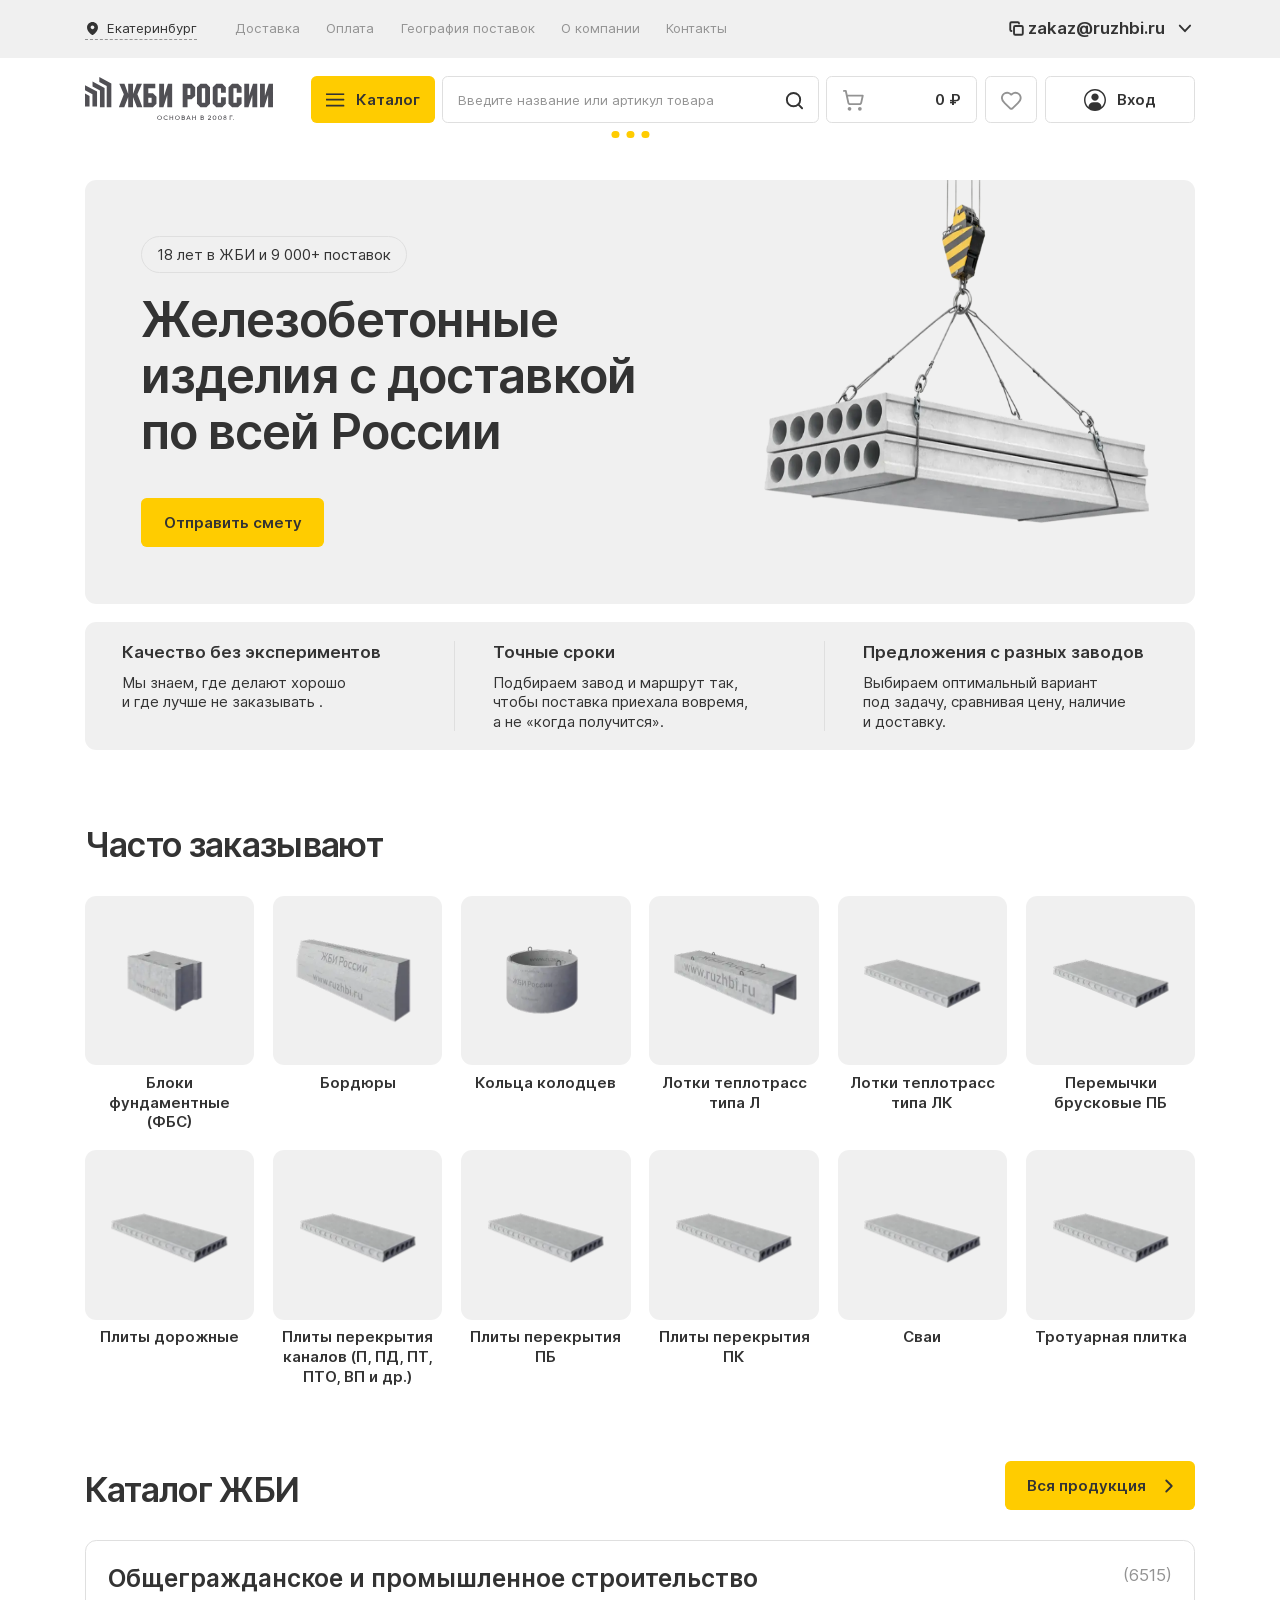
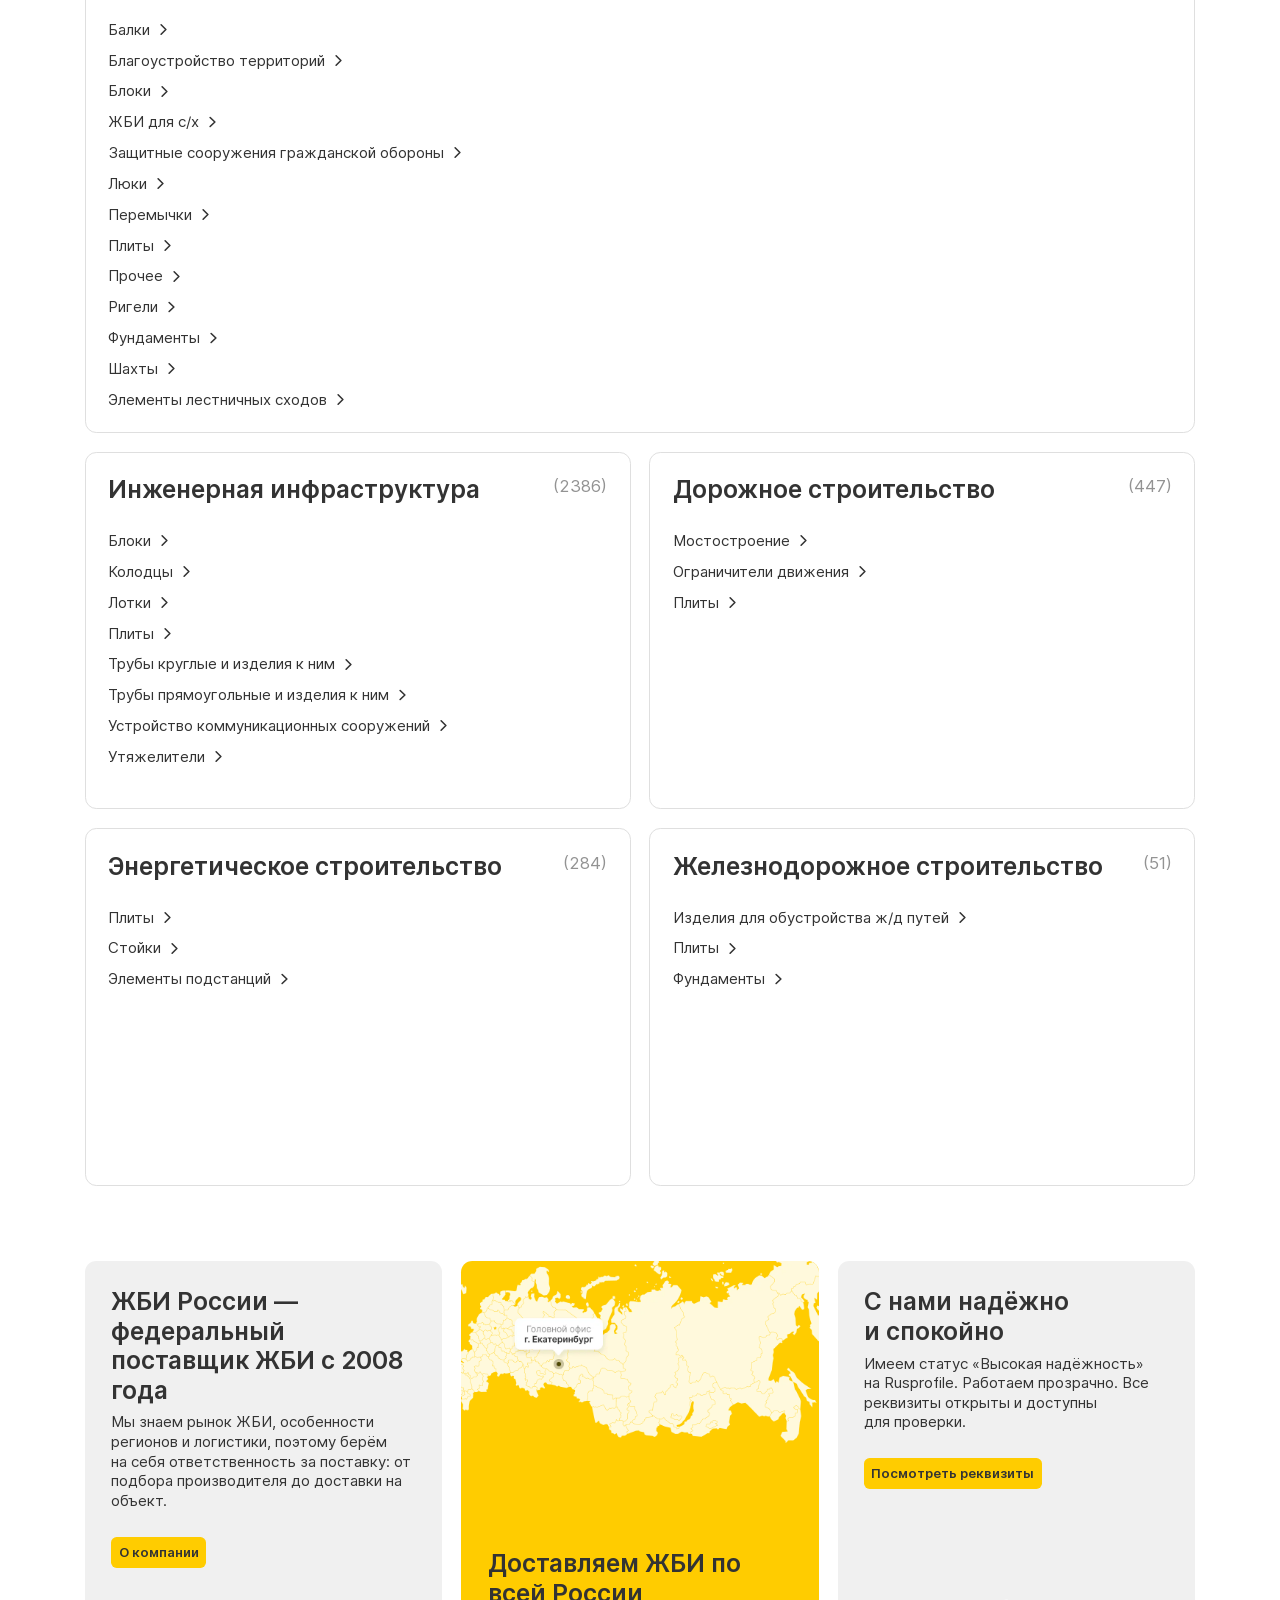
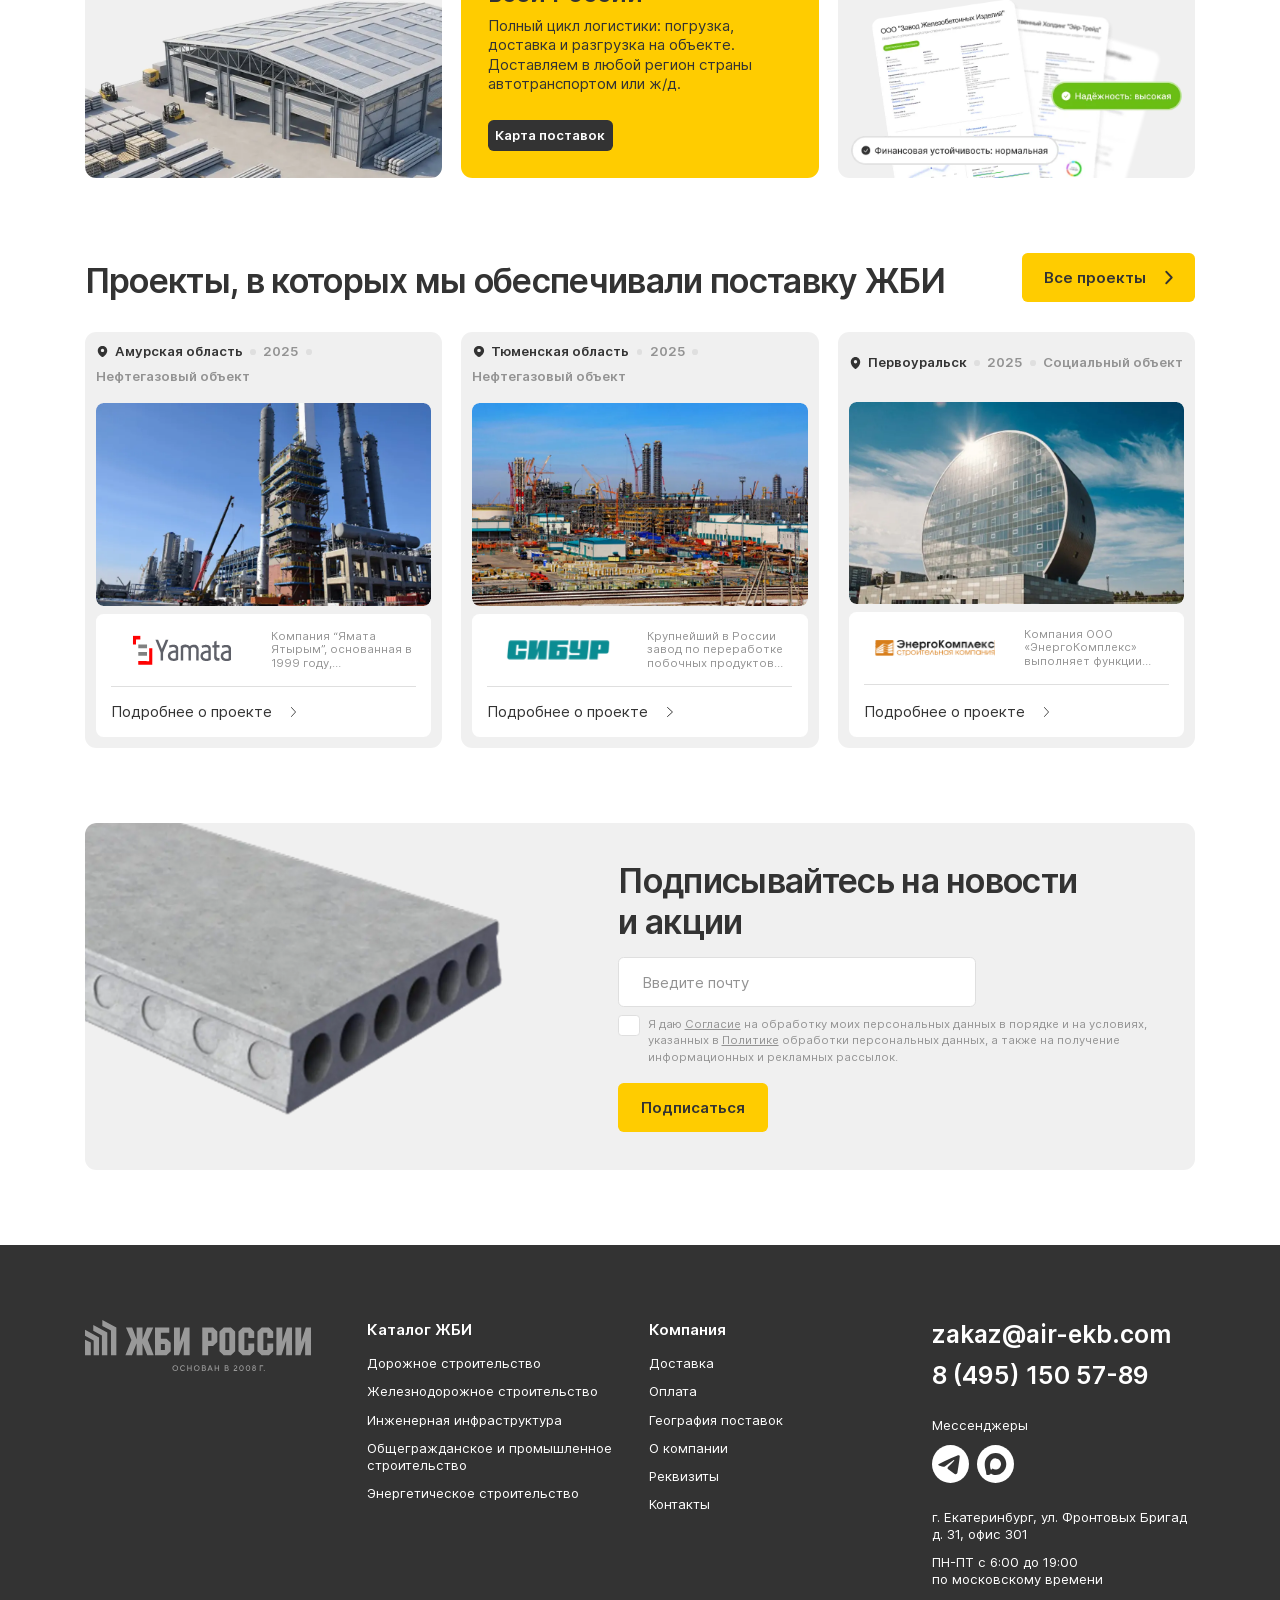
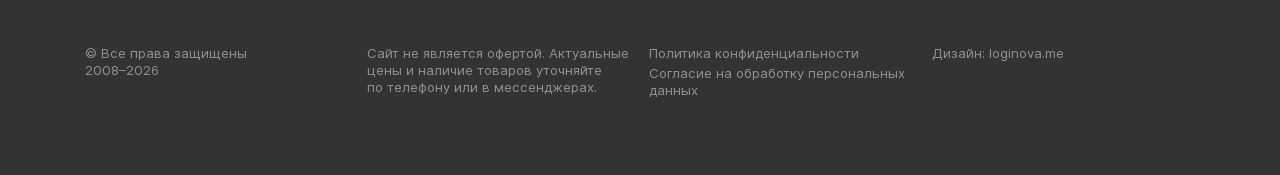
==== commit 99f9a624: "first commit" ====
--- a/index.html
+++ b/index.html
@@ -133,6 +133,12 @@
                             <input type="text" placeholder="Введите название или артикул товара">
                         </div>
                         <img class="header-search__icon" src="img/search.svg" alt="">
+
+                        <div class="search-block__loader loader">
+                            <span></span>
+                            <span></span>
+                            <span></span>
+                        </div>
                     </div>
                     <a href="" class="header-cart m-btn-gray-outline">
                         <svg xmlns="http://www.w3.org/2000/svg" width="24" height="24" viewBox="0 0 24 24" fill="none">
@@ -454,7 +460,7 @@
                             </div>
                         </div>
                         <div class="main__col2">
-                            <img src="img/main-img.webp" alt="" class="main__img">
+                            <img src="img/main.webp" alt="" class="main__img">
                         </div>
                     </div>
 
@@ -722,115 +728,6 @@
 
             </div>
 
-            <div class="main-catalog m-section">
-                <div class="container">
-                    <div class="link-and-title">
-                        <div class="h2">
-                            Каталог ЖБИ
-                        </div>
-                        <a href="" class="m-btn m-btn-yellow">
-                            <span>Вся продукция</span>
-                            <img src="img/arrow-right.svg" alt="">
-                        </a>
-                    </div>
-                    <div class="_mt32 grid3 grid-laptop2 grid-tablet">
-                        <div class="category-card _big">
-                            <div class="category-card__top">
-                                <div class="h3">
-                                    <a href="">
-                                        Общегражданское <span class="_no-wrap">и промышленное</span> строительство
-                                    </a>
-                                </div>
-                                <div class="category-card__num text18">
-                                    (6515)
-                                </div>
-                            </div>
-                            <div class="category-card__links _mt28">
-                                <a href="" class="category-card__link">Балки</a>
-                                <a href="" class="category-card__link">Благоустройство территорий</a>
-                                <a href="" class="category-card__link">Блоки</a>
-                                <a href="" class="category-card__link">ЖБИ для с/х</a>
-                                <a href="" class="category-card__link">Защитные сооружения гражданской обороны</a>
-                                <a href="" class="category-card__link">Люки</a>
-                                <a href="" class="category-card__link">Перемычки</a>
-                                <a href="" class="category-card__link">Плиты</a>
-                                <a href="" class="category-card__link">Прочее</a>
-                                <a href="" class="category-card__link">Ригели</a>
-                                <a href="" class="category-card__link">Фундаменты</a>
-                                <a href="" class="category-card__link">Шахты</a>
-                                <a href="" class="category-card__link">Элементы лестничных сходов</a>
-                            </div>
-                        </div>
-                        <div class="category-card">
-                            <div class="category-card__top">
-                                <div class="h3">
-                                    <a href="">Инженерная инфраструктура</a>
-                                </div>
-                                <div class="category-card__num text18">
-                                    (2386)
-                                </div>
-                            </div>
-                            <div class="category-card__links _mt28">
-                                <a href="" class="category-card__link">Блоки</a>
-                                <a href="" class="category-card__link">Колодцы</a>
-                                <a href="" class="category-card__link">Лотки</a>
-                                <a href="" class="category-card__link">Плиты</a>
-                                <a href="" class="category-card__link">Трубы круглые и изделия к ним</a>
-                                <a href="" class="category-card__link">Трубы прямоугольные и изделия к ним</a>
-                                <a href="" class="category-card__link">Устройство коммуникационных сооружений</a>
-                                <a href="" class="category-card__link">Утяжелители</a>
-                            </div>
-                        </div>
-                        <div class="category-card">
-                            <div class="category-card__top">
-                                <div class="h3">
-                                    <a href="">Дорожное строительство</a>
-                                </div>
-                                <div class="category-card__num text18">
-                                    (447)
-                                </div>
-                            </div>
-                            <div class="category-card__links _mt28">
-                                <a href="" class="category-card__link">Мостостроение</a>
-                                <a href="" class="category-card__link">Ограничители движения</a>
-                                <a href="" class="category-card__link">Плиты</a>
-                            </div>
-                        </div>
-                        <div class="category-card">
-                            <div class="category-card__top">
-                                <div class="h3">
-                                    <a href="">Энергетическое строительство</a>
-                                </div>
-                                <div class="category-card__num text18">
-                                    (284)
-                                </div>
-                            </div>
-                            <div class="category-card__links _mt28">
-                                <a href="" class="category-card__link">Плиты</a>
-                                <a href="" class="category-card__link">Стойки</a>
-                                <a href="" class="category-card__link">Элементы подстанций</a>
-                            </div>
-                        </div>
-                        <div class="category-card">
-                            <div class="category-card__top">
-                                <div class="h3">
-                                    <a href="">Железнодорожное строительство</a>
-                                </div>
-                                <div class="category-card__num text18">
-                                    (51)
-                                </div>
-                            </div>
-                            <div class="category-card__links _mt28">
-                                <a href="" class="category-card__link">Изделия для обустройства ж/д путей</a>
-                                <a href="" class="category-card__link">Плиты</a>
-                                <a href="" class="category-card__link">Фундаменты</a>
-                            </div>
-                        </div>
-                    </div>
-                </div>
-
-            </div>
-
             <div class="advantages m-section">
                 <div class="container">
                     <div class="grid3 grid-tablet">
@@ -872,8 +769,9 @@
                                 </div>
                             </div>
                             <div class="advantage-card__img">
-                                <img src="img/advantage-img2.webp" alt="" class="_view1">
-                                <img src="img/advantage-img2-tablet.webp" alt="" class="_view2">
+                                <img src="img/center-img.webp" alt="">
+                                <!--                <img src="img/advantage-img2.webp" alt="" class="_view1">-->
+                                <!--                <img src="img/advantage-img2-tablet.webp" alt="" class="_view2">-->
                             </div>
                         </div>
                         <div class="advantage-card">
@@ -893,8 +791,9 @@
                                 </div>
                             </div>
                             <div class="advantage-card__img">
-                                <img src="img/advantage-img3.webp" alt="" class="_view1">
-                                <img src="img/advantage-img3-tablet.webp" alt="" class="_view2">
+                                <img src="img/right-img.webp" alt="">
+                                <!--        <img src="img/advantage-img3.webp" alt="" class="_view1">-->
+                                <!--        <img src="img/advantage-img3-tablet.webp" alt="" class="_view2">-->
                             </div>
                         </div>
 
@@ -1206,132 +1105,17 @@
         <div class="modal__bg modal-bg _close-modal"></div>
         <div class="modal__dialog">
             <div class="h2">
-                Выберите город
-            </div>
-
-            <div class="header-search">
-                <div class="fg">
-                    <input type="text" placeholder="Введите название города">
-                </div>
-                <img class="header-search__icon" src="img/search.svg" alt="">
-            </div>
-
-            <div class="modal-city__bottom">
-                <div class="modal-city__suggest">
-                    <div class="modal-city__suggest-item"><span class="h5">Москва</span></div>
-                    <div class="modal-city__suggest-item modal-city__suggest-item--active"><span class="h5">Екатеринбург</span></div>
-                    <div class="modal-city__suggest-item"><span class="h5">Пермь</span></div>
-                </div>
-                <div class="modal-city__letters">
-                    <a href="#group1" class="modal-city__letter">А</a>
-                    <a href="#group2" class="modal-city__letter">Б</a>
-                    <a href="#group3" class="modal-city__letter">В</a>
-                    <a href="#group4" class="modal-city__letter">Г</a>
-                    <a href="#group5" class="modal-city__letter">Е</a>
-                    <a href="#group6" class="modal-city__letter">И</a>
-                    <a href="" class="modal-city__letter">К</a>
-                    <a href="" class="modal-city__letter">Л</a>
-                    <a href="" class="modal-city__letter">М</a>
-                    <a href="" class="modal-city__letter">Н</a>
-                    <a href="" class="modal-city__letter">О</a>
-                    <a href="" class="modal-city__letter">П</a>
-                    <a href="" class="modal-city__letter">Р</a>
-                    <a href="" class="modal-city__letter">С</a>
-                    <a href="" class="modal-city__letter">Т</a>
-                    <a href="" class="modal-city__letter">У</a>
-                    <a href="" class="modal-city__letter">Ф</a>
-                    <a href="" class="modal-city__letter">Х</a>
-                    <a href="" class="modal-city__letter">Ч</a>
-                    <a href="" class="modal-city__letter">Ш</a>
-                    <a href="" class="modal-city__letter">Ю</a>
-                    <a href="" class="modal-city__letter">Я</a>
-                </div>
-
-                <div class="modal-city__groups">
-                    <div id="group1" class="modal-city__group">
-                        <div class="modal-city__group-title">А</div>
-                        <div class="modal-city__list">
-                            <div class="modal-city__item">Абакан</div>
-                            <div class="modal-city__item">Арамиль</div>
-                            <div class="modal-city__item">Армавир</div>
-                            <div class="modal-city__item">Архангельск</div>
-                            <div class="modal-city__item">Алушта</div>
-                            <div class="modal-city__item">Ардон</div>
-                            <div class="modal-city__item">Арти</div>
-                            <div class="modal-city__item">Астрахань</div>
-                            <div class="modal-city__item">Анапа</div>
-                        </div>
-                    </div>
-                    <div id="group2" class="modal-city__group">
-                        <div class="modal-city__group-title">Б</div>
-                        <div class="modal-city__list">
-                            <div class="modal-city__item">Абакан</div>
-                            <div class="modal-city__item">Арамиль</div>
-                            <div class="modal-city__item">Армавир</div>
-                            <div class="modal-city__item">Архангельск</div>
-                            <div class="modal-city__item">Алушта</div>
-                            <div class="modal-city__item">Ардон</div>
-                            <div class="modal-city__item">Арти</div>
-                            <div class="modal-city__item">Астрахань</div>
-                            <div class="modal-city__item">Анапа</div>
-                        </div>
-                    </div>
-                    <div id="group3" class="modal-city__group">
-                        <div class="modal-city__group-title">В</div>
-                        <div class="modal-city__list">
-                            <div class="modal-city__item">Абакан</div>
-                            <div class="modal-city__item">Арамиль</div>
-                            <div class="modal-city__item">Армавир</div>
-                            <div class="modal-city__item">Архангельск</div>
-                            <div class="modal-city__item">Алушта</div>
-                            <div class="modal-city__item">Ардон</div>
-                            <div class="modal-city__item">Арти</div>
-                            <div class="modal-city__item">Астрахань</div>
-                            <div class="modal-city__item">Анапа</div>
-                        </div>
-                    </div>
-                    <div id="group4" class="modal-city__group">
-                        <div class="modal-city__group-title">Г</div>
-                        <div class="modal-city__list">
-                            <div class="modal-city__item">Абакан</div>
-                            <div class="modal-city__item">Арамиль</div>
-                            <div class="modal-city__item">Армавир</div>
-                            <div class="modal-city__item">Архангельск</div>
-                            <div class="modal-city__item">Алушта</div>
-                            <div class="modal-city__item">Ардон</div>
-                            <div class="modal-city__item">Арти</div>
-                            <div class="modal-city__item">Астрахань</div>
-                            <div class="modal-city__item">Анапа</div>
-                        </div>
-                    </div>
-                    <div id="group5" class="modal-city__group">
-                        <div class="modal-city__group-title">Д</div>
-                        <div class="modal-city__list">
-                            <div class="modal-city__item">Абакан</div>
-                            <div class="modal-city__item">Арамиль</div>
-                            <div class="modal-city__item">Армавир</div>
-                            <div class="modal-city__item">Архангельск</div>
-                            <div class="modal-city__item">Алушта</div>
-                            <div class="modal-city__item">Ардон</div>
-                            <div class="modal-city__item">Арти</div>
-                            <div class="modal-city__item">Астрахань</div>
-                            <div class="modal-city__item">Анапа</div>
-                        </div>
-                    </div>
-                    <div id="group6" class="modal-city__group">
-                        <div class="modal-city__group-title">Е</div>
-                        <div class="modal-city__list">
-                            <div class="modal-city__item">Абакан</div>
-                            <div class="modal-city__item">Арамиль</div>
-                            <div class="modal-city__item">Армавир</div>
-                            <div class="modal-city__item">Архангельск</div>
-                            <div class="modal-city__item">Алушта</div>
-                            <div class="modal-city__item">Ардон</div>
-                            <div class="modal-city__item">Арти</div>
-                            <div class="modal-city__item">Астрахань</div>
-                            <div class="modal-city__item">Анапа</div>
-                        </div>
-                    </div>
+                Куда доставить?
+            </div>
+
+            <div class="fg _mt20">
+                <input type="text" placeholder="Укажите адрес доставки">
+            </div>
+
+            <div class="_mt20 text-center">
+                <div class="text14 gray-text">
+                    Доставляем по всей России. Разрабатываем схему погрузки, контролируем маршрут и прибытие на объект. <br>
+                Имеем собственным автотранспорт до 20т. Так же доставляем ж/д.
                 </div>
             </div>
 
--- a/css/style.min.css
+++ b/css/style.min.css
@@ -1,2 +1,2 @@
-@font-face{font-family:Inter;src:url(../fonts/Inter-Regular.woff) format("woff"),url(../fonts/Inter-Regular.woff2) format("woff2");font-weight:400;font-style:normal;font-display:swap}@font-face{font-family:Inter;src:url(../fonts/Inter-Medium.woff) format("woff"),url(../fonts/Inter-Medium.woff2) format("woff2");font-weight:500;font-style:normal;font-display:swap}@font-face{font-family:Inter;src:url(../fonts/Inter-SemiBold.woff) format("woff"),url(../fonts/Inter-SemiBold.woff2) format("woff2");font-weight:600;font-style:normal;font-display:swap}@font-face{font-family:Inter;src:url(../fonts/Inter-Bold.woff) format("woff"),url(../fonts/Inter-Bold.woff2) format("woff2");font-weight:700;font-style:normal;font-display:swap}*,::after,::before{margin:0;padding:0;-webkit-box-sizing:border-box;box-sizing:border-box;-webkit-font-smoothing:antialiased!important;-webkit-tap-highlight-color:transparent;outline:0!important}h1,h2,h3,h4,h5,h6{font-weight:400}a,body,div,form,h1,h2,h3,h4,h5,li,p,ul{margin:0;padding:0;border:0;text-decoration:none;line-height:1}button,input,textarea{outline:0!important;-webkit-transition:.125s;transition:.125s;font-family:inherit}input:active,input[type=checkbox]:focus,input[type=file]:focus,input[type=radio]:focus,input[type=text]:focus{outline:0!important}::-webkit-input-placeholder{color:#222}::-moz-placeholder{color:#222}:-moz-placeholder{color:#222}:-ms-input-placeholder{color:#222}input::-webkit-inner-spin-button,input::-webkit-outer-spin-button{-webkit-appearance:none;margin:0}input[type=number]{-moz-appearance:textfield}html{height:100%;scroll-behavior:smooth;width:100%}svg{-ms-flex-negative:0;flex-shrink:0;height:auto}circle,path,rect,svg{-webkit-transition:.3s;transition:.3s}a{color:inherit;text-decoration:none;-webkit-transition:.3s;transition:.3s}a:focus,a:hover{text-decoration:none}li,ul{margin:0;padding:0;list-style:none}i{line-height:100%}fieldset{min-width:0;padding:0;margin:0;border:0}button{cursor:pointer;border:none;outline:0;-webkit-box-sizing:border-box;box-sizing:border-box;-webkit-transition:.3s;transition:.3s;background-color:inherit;font-size:1em}.swiper-button-next,.swiper-button-prev{z-index:2}.swiper-button-next::after,.swiper-button-prev::after{display:none}img{-webkit-user-select:none;-moz-user-select:none;-o-user-select:none;-ms-user-select:none;user-select:none;-ms-flex-negative:0;flex-shrink:0}html.fixed-body{overflow-y:hidden}.wrapper{min-height:100vh;display:-webkit-box;display:-ms-flexbox;display:flex;-webkit-box-orient:vertical;-webkit-box-direction:normal;-ms-flex-direction:column;flex-direction:column;-ms-flex-negative:0;flex-shrink:0}.content{-webkit-box-flex:1;-ms-flex-positive:1;flex-grow:1;display:-webkit-box;display:-ms-flexbox;display:flex;-webkit-box-orient:vertical;-webkit-box-direction:normal;-ms-flex-direction:column;flex-direction:column;width:100%}.m-page{width:calc(100vw - (100vw - 100%));overflow-x:hidden;font-family:Inter,sans-serif;font-weight:400;color:#333;font-size:16px}@media screen and (max-width:1680px){.m-page{font-size:.9523809524vw}}.m-page.fixed-body,.m-page.fixed-body2{overflow-y:hidden;padding-right:var(--scrollWidth)}.container{max-width:1680px;width:100%;margin:0 auto;padding:0 5.625em}a:hover{color:#eea501}@media screen and (max-width:1440px){.m-page{font-size:16px}.container{max-width:1360px}}@media screen and (max-width:1440px)and (max-width:1360px){.m-page{font-size:1.1764705882vw}}@media screen and (max-width:992px){.m-page{font-size:2vw}.container{padding:0 2.5em}}@media screen and (max-width:576px){.m-page{font-size:4.4444444444vw}.container{padding:0 1.25em}}.text-center{text-align:center}.caps-text{text-transform:uppercase}.underline-text{text-decoration:underline}.h1,.text h1{font-size:3.25em;line-height:115%;letter-spacing:-.02em;font-weight:600}.h2,.text h2{font-size:2.25em;line-height:120%;letter-spacing:-.02em;font-weight:600}.h3,.text h3{font-size:1.625em;line-height:120%;font-weight:600}.h4,.text h4{font-size:1.25em;line-height:120%;font-weight:600}.h5,.h6,.h7,.text h5,.text h6{font-weight:600}.text20{font-size:1.25em;line-height:120%}.text19{font-size:1.1875em;line-height:120%}.body-l,.h5,.text h5,.text li,.text p,.text18{font-size:1.125em;line-height:140%}.text17{font-size:1.0625em;line-height:120%}.body-m,.h6,.text h6,.text--small li,.text--small p,.text16{font-size:1em;line-height:130%}.text15{font-size:.9375em;line-height:120%}.body-s,.h7,.text14{font-size:.875em;line-height:129%}.text13{font-size:.8125em;line-height:120%}.body-xs,.text12{font-size:.75em;line-height:120%}.text11{font-size:.6875em;line-height:120%}.text10{font-size:.625em;line-height:120%}.body-xxs,.text8{font-size:.5em;line-height:110%}.extra-bold-text{font-weight:800}.bold-text{font-weight:700}.semi-bold-text{font-weight:600}.medium-text{font-weight:500}.regular-text{font-weight:400}.light-text{font-weight:300}._no-wrap{white-space:nowrap}.gray-text{color:#939393}.green-text{color:#69be15}@media screen and (max-width:992px){.h1,.text h1{font-size:2.625em;line-height:120%}.h2,.text h2{font-size:2.125em;line-height:115%}.h3-tablet{font-size:1.125em}.text20-tablet{font-size:1.25em}.text19-tablet{font-size:1.1875em}.text18-tablet{font-size:1.125em}.text17-tablet{font-size:1.0625em}.text li,.text p,.text16-tablet{font-size:1em;line-height:130%}.text15-tablet{font-size:.9375em;line-height:140%}.text14-tablet{font-size:.875em;line-height:130%}.text13-tablet{font-size:.8125em}.text12-tablet{font-size:.75em}.text11-tablet{font-size:.6875em}.text10-tablet{font-size:.625em}}@media screen and (max-width:576px){.h1,.h2,.text h1,.text h2{font-size:1.75em;line-height:115%}.h3-20-mob{font-size:1.25em}.text14-mob{font-size:.875em;line-height:130%}.text12-mob{font-size:.75em}}.m-btn{display:-webkit-box;display:-ms-flexbox;display:flex;-webkit-box-align:center;-ms-flex-align:center;align-items:center;-webkit-box-pack:center;-ms-flex-pack:center;justify-content:center;-webkit-transition:.225s ease-out;transition:.225s ease-out;padding:0 1.5em;height:3.25em;border-radius:.375em;font-weight:600}.m-btn:focus{-webkit-box-shadow:none;box-shadow:none}.m-btn img{width:1.5em;margin:0 .75em}.m-btn img:first-child{margin-left:0}.m-btn img:last-child{margin-right:0}.m-btn-small{height:2.0625em;padding:0 .5em}.m-btn-small span{font-size:.875em}.m-btn-yellow{background-color:#fc0;color:#333}.m-btn-yellow:hover{background-color:#eea501;color:#333}.m-btn-gray-outline{border:1px solid #dfdfdf;color:#333}.m-btn-gray-outline:hover{background-color:rgba(238,165,1,.2);border-color:#eea501;color:#333}.m-btn-black{background-color:#333;color:#fff}.m-btn-black:hover{background-color:#262626;color:#fff}.fg{position:relative;margin:0}.fg label{display:block;font-size:.9375em;line-height:140%;margin-bottom:.375em}.fg label span{color:#fc0}.fg .nice-select,.fg input,.fg textarea{border-radius:.375em;border:1px solid #dfdfdf;padding:0 1.5em;height:3.3125em;width:100%;font-size:1em;background-color:#fff;color:#000}.fg .nice-select::-webkit-input-placeholder,.fg input::-webkit-input-placeholder,.fg textarea::-webkit-input-placeholder{color:#939393}.fg .nice-select::-moz-placeholder,.fg input::-moz-placeholder,.fg textarea::-moz-placeholder{color:#939393}.fg .nice-select:-ms-input-placeholder,.fg input:-ms-input-placeholder,.fg textarea:-ms-input-placeholder{color:#939393}.fg .nice-select::-ms-input-placeholder,.fg input::-ms-input-placeholder,.fg textarea::-ms-input-placeholder{color:#939393}.fg .nice-select::placeholder,.fg input::placeholder,.fg textarea::placeholder{color:#939393}.fg .nice-select:focus,.fg input:focus,.fg textarea:focus{border-color:#939393}.fg .nice-select:disabled,.fg input:disabled,.fg textarea:disabled{pointer-events:none;background:#f6f6f6!important;color:rgba(0,0,0,.4)}.fg textarea{padding-top:1.19em;padding-bottom:1.19em;height:13.0625em;resize:vertical}.fg__field{position:relative}.fg .nice-select{display:-webkit-box;display:-ms-flexbox;display:flex;-webkit-box-align:center;-ms-flex-align:center;align-items:center;-webkit-box-pack:justify;-ms-flex-pack:justify;justify-content:space-between;border-radius:.1875em;white-space:nowrap;height:3.6875em;padding:0 0 0 1.25em}.fg .nice-select.disabled{pointer-events:none;background:#f6f6f6!important}.fg .nice-select.disabled .current{opacity:.4}.fg .nice-select.open{border-bottom-left-radius:0;border-bottom-right-radius:0}.fg .nice-select:focus{border:1px solid #333}.fg .nice-select:before{content:"";-webkit-box-ordinal-group:4;-ms-flex-order:3;order:3;border-left:#333;-ms-flex-negative:0;flex-shrink:0;width:3.6875em;height:3.6875em;background-image:url(../img/select-arrow.svg);background-size:.5em auto;background-repeat:no-repeat;background-position:center;margin-left:1em}.fg .nice-select .current{font-size:1em;line-height:157%}.fg .nice-select .list{margin-top:-1px;border-radius:0 0 .1875em .1875em;width:calc(100% + 2px);left:-1px;border:1px solid #333;background:#fff;-webkit-box-shadow:none;box-shadow:none;max-height:14.875em;overflow-y:auto;z-index:5}.fg .nice-select .list::-webkit-scrollbar{width:.3125em;height:.3125em}.fg .nice-select .list::-webkit-scrollbar-track{background:#dfdfdf;border-radius:.25em}.fg .nice-select .list::-webkit-scrollbar-thumb{background:#939393;border-radius:.25em}.fg .nice-select .option{height:3.6875em;font-size:1em;line-height:157%;padding:.5em 1.25em;display:-webkit-box;display:-ms-flexbox;display:flex;-webkit-box-align:center;-ms-flex-align:center;align-items:center;color:#2b2b2b;border:none;border-bottom:1px solid #333}.fg .nice-select .option:last-child{border-bottom:none}.fg .nice-select .option.disabled{display:none}.fg .nice-select .option.focus,.fg .nice-select .option.selected.focus,.fg .nice-select .option:hover{background-color:#fc0;border-color:#fc0;font-weight:400;color:#fff}.fg._error input,.fg._error textarea{border-color:#fc0;color:#fc0}.fg._error input::-webkit-input-placeholder,.fg._error textarea::-webkit-input-placeholder{color:#fc0}.fg._error input::-moz-placeholder,.fg._error textarea::-moz-placeholder{color:#fc0}.fg._error input:-ms-input-placeholder,.fg._error textarea:-ms-input-placeholder{color:#fc0}.fg._error input::-ms-input-placeholder,.fg._error textarea::-ms-input-placeholder{color:#fc0}.fg._error input::placeholder,.fg._error textarea::placeholder{color:#fc0}.fg._error .fg__error-text{display:block}.fg__error-text{margin-top:.375em;color:#fc0;display:none}.m-check,.m-radio{position:relative}.m-check input,.m-radio input{position:absolute;opacity:0;width:100%;height:100%;left:0;top:0;z-index:2;cursor:pointer}.m-check label,.m-radio label{position:relative;cursor:pointer;display:block;padding-left:1.9375em;min-height:1.4375em}.m-check label:after,.m-check label:before,.m-radio label:after,.m-radio label:before{pointer-events:none}.m-check label:before,.m-radio label:before{content:"";position:absolute;z-index:1;left:0;top:0;border:1px solid #dfdfdf;width:1.4375em;height:1.4375em;background-size:0 auto;background-repeat:no-repeat;background-position:center;-webkit-transition:none;transition:none;background-color:#fff}.m-check label a,.m-radio label a{text-decoration:underline;position:relative;z-index:2}.m-check input:checked+label::before{background-size:.625em auto}.m-check label:before{border-radius:.25em;background-image:url(../img/check.svg)}.cartcalc{max-width:100%;width:7.5625em;display:grid;grid-template-columns:.875em calc(100% - 1.75em) .875em;border:1px solid #dfdfdf;height:3.0625em;padding:0 .75em;border-radius:.375em}.cartcalc input{height:100%;width:100%;border:none;color:#333;font-weight:600;font-size:1em;text-align:center}.cartcalc svg{width:100%;height:auto}.cartcalc button{display:-webkit-box;display:-ms-flexbox;display:flex;-webkit-box-align:center;-ms-flex-align:center;align-items:center;-webkit-box-pack:center;-ms-flex-pack:center;justify-content:center}.pagination{margin-top:2.5em}.pagination ul{display:-webkit-box;display:-ms-flexbox;display:flex;-webkit-box-align:center;-ms-flex-align:center;align-items:center;-webkit-box-pack:center;-ms-flex-pack:center;justify-content:center;gap:.5em}.pagination a{font-size:1.125em;display:-webkit-box;display:-ms-flexbox;display:flex;-webkit-box-align:center;-ms-flex-align:center;align-items:center;-webkit-box-pack:center;-ms-flex-pack:center;justify-content:center;height:2.22em;min-width:2.22em;padding:0 .5em;border-radius:.33em;font-weight:600;color:#939393}.pagination a:hover{background-color:#f0f0f0;color:#333}.pagination .next a,.pagination .prev a{border:1px solid #dfdfdf}.pagination .next a:after,.pagination .prev a:after{content:"";width:1em;height:1em;background-size:100% auto;background-repeat:no-repeat;background-position:center}.pagination .next a:hover,.pagination .prev a:hover{background-color:rgba(238,165,1,.2)}.pagination .disabled{pointer-events:none}.pagination .disabled a:after{opacity:.5}.pagination .prev{margin-right:auto}.pagination .prev a:after{background-image:url(../img/prev.svg)}.pagination .next{margin-left:auto}.pagination .next a:after{background-image:url(../img/next.svg)}.pagination .current a{background-color:#f0f0f0;color:#333;pointer-events:none}.load-more{margin-top:2.375em;display:-webkit-box;display:-ms-flexbox;display:flex;-webkit-box-align:center;-ms-flex-align:center;align-items:center;-webkit-box-pack:center;-ms-flex-pack:center;justify-content:center}.load-more__btn{display:-webkit-box;display:-ms-flexbox;display:flex;-webkit-box-align:center;-ms-flex-align:center;align-items:center}.load-more__btn:hover{opacity:.7}.load-more__btn img{width:1.25em;margin-right:1.25em}.tabs{display:-webkit-box;display:-ms-flexbox;display:flex}.tab{height:3.5625em;padding:0 1.56em;display:-webkit-box;display:-ms-flexbox;display:flex;-webkit-box-align:center;-ms-flex-align:center;align-items:center;position:relative;text-transform:uppercase;font-weight:700;color:rgba(51,51,51,.8);-webkit-transition:.3s;transition:.3s}.tab:not(:last-child){margin:0 .94em 0 0}.tab:before{content:"";position:absolute;width:100%;height:2px;left:0;bottom:0;background-color:#fc0;opacity:0;-webkit-transition:inherit;transition:inherit}.tab span{font-size:.875em;line-height:120%}.tab:hover{background:#fbfbfb;cursor:pointer}.tab._active{background:#fbfbfb;pointer-events:none}.tab._active:before{opacity:1}.tab-content{display:none}.tab-content._active{display:block}._dense{grid-auto-flow:dense}.grid,.grid2,.grid3,.grid4,.grid5,.grid6,.grid8{display:grid;gap:1.25em}.grid{grid-template-columns:100%}.grid2{grid-template-columns:repeat(2,calc(50% - .625em))}.grid3{grid-template-columns:repeat(3,calc(33.3333333333% - .8333333333em))}.grid4{grid-template-columns:repeat(4,calc(25% - .9375em))}.grid5{grid-template-columns:repeat(5,calc(20% - 1em))}.grid6{grid-template-columns:repeat(6,calc(16.6666666667% - 1.0416666667em))}.grid8{grid-template-columns:repeat(8,calc(12.5% - 1.09375em))}@media screen and (max-width:1440px){.grid-laptop2{grid-template-columns:repeat(2,calc(50% - .625em))}.grid-laptop3{grid-template-columns:repeat(3,calc(33.3333333333% - .8333333333em))}.grid-laptop6{grid-template-columns:repeat(6,calc(16.6666666667% - 1.0416666667em))}}@media screen and (max-width:992px){.grid-tablet{grid-template-columns:100%}.grid-tablet2{grid-template-columns:repeat(2,calc(50% - .625em))}.grid-tablet3{grid-template-columns:repeat(3,calc(33.3333333333% - .8333333333em))}.grid-tablet4{grid-template-columns:repeat(4,calc(25% - .9375em))}}@media screen and (max-width:576px){.pagination{margin-top:1.75em}.pagination a{font-size:.875em;height:2.14em;min-width:2.14em;border-radius:.43em}.pagination .next a,.pagination .prev a{min-width:2.57em;height:2.57em}.load-more{margin-top:1.75em}.load-more__btn img{width:1.125em;margin-right:.75em}.grid-mob{grid-template-columns:100%}.grid-mob2{grid-template-columns:repeat(2,calc(50% - .625em))}.grid-mob-small{grid-template-columns:100%;gap:.75em}.grid-mob-big{grid-template-columns:100%}.grid-mob2{grid-template-columns:repeat(2,calc(50% - .375em));gap:.75em}}._flex,._flex-between,._flex-center{display:-webkit-box;display:-ms-flexbox;display:flex;-webkit-box-align:center;-ms-flex-align:center;align-items:center}._flex-between._start,._flex-center._start,._flex._start{-webkit-box-align:unset;-ms-flex-align:unset;align-items:unset}._flex-between{-webkit-box-pack:justify;-ms-flex-pack:justify;justify-content:space-between}._flex-center{-webkit-box-pack:center;-ms-flex-pack:center;justify-content:center}._mt48{margin-top:3em}._mt40{margin-top:2.5em}._mt32{margin-top:2em}._mt30{margin-top:1.875em}._mt28{margin-top:1.75em}._mt24{margin-top:1.5em}._mt20{margin-top:1.25em}._mt16{margin-top:1em}._mt12{margin-top:.75em}._mt8{margin-top:.5em}._mt4{margin-top:.25em}._scale-img{overflow:hidden}._scale-img:hover img{-webkit-transform:scale(1.05);-ms-transform:scale(1.05);transform:scale(1.05)}._scale-img img{-webkit-transition:.6s;transition:.6s}.m-backdrop{position:relative}.m-backdrop:after{content:"";position:absolute;top:0;left:0;width:100%;height:100%;background:rgba(0,0,0,.12);pointer-events:none;border-radius:inherit}.socials{display:-webkit-box;display:-ms-flexbox;display:flex;-webkit-box-align:center;-ms-flex-align:center;align-items:center}.socials__item{width:2.5em;height:2.5em;display:-webkit-box;display:-ms-flexbox;display:flex;-webkit-box-align:center;-ms-flex-align:center;align-items:center;-webkit-box-pack:center;-ms-flex-pack:center;justify-content:center}.socials__item:not(:last-child){margin:0 .5em 0 0}.socials__item img{width:100%;-webkit-transition:.3s;transition:.3s}.socials__item:hover img{-webkit-transform:translateY(-10%);-ms-transform:translateY(-10%);transform:translateY(-10%)}.cart-btn,.favourite-btn{display:-webkit-box;display:-ms-flexbox;display:flex;-webkit-box-align:center;-ms-flex-align:center;align-items:center;-webkit-box-pack:center;-ms-flex-pack:center;justify-content:center;background-repeat:no-repeat;background-position:center;background-size:1.25em auto,0 auto;-webkit-transition:none;transition:none}.cart-btn._added,.favourite-btn._added{background-size:0 auto,1.25em auto}.cart-btn{background-image:url(../img/cart.svg),url(../img/cart2.svg)}.favourite-btn{background-image:url(../img/favourite.svg),url(../img/favourite2.svg)}.qa-card{padding:1.25em 2.5em;border-radius:1.25em;background:#fff}.qa-card._active .qa-card__btn img{-webkit-transform:rotate(-45deg);-ms-transform:rotate(-45deg);transform:rotate(-45deg)}.qa-card__show{cursor:pointer;display:-webkit-box;display:-ms-flexbox;display:flex;-webkit-box-align:center;-ms-flex-align:center;align-items:center;-webkit-box-pack:justify;-ms-flex-pack:justify;justify-content:space-between;min-height:6.25em}.qa-card__btn{margin-left:1em;width:2.5em;display:-webkit-box;display:-ms-flexbox;display:flex;-webkit-box-align:center;-ms-flex-align:center;align-items:center;-webkit-box-pack:center;-ms-flex-pack:center;justify-content:center;-ms-flex-negative:0;flex-shrink:0}.qa-card__btn img{-webkit-transition:.3s;transition:.3s;width:100%}.qa-card__hidden{margin-top:-.625em;padding-top:1.25em;display:none;border-top:1px solid #e3e3e3}@media screen and (max-width:992px){._mt30-tablet{margin-top:1.875em}._mt28-tablet{margin-top:1.75em}._mt16-tablet{margin-top:1em}}@media screen and (max-width:576px){._mt28-mob{margin-top:1.75em}._mt16-mob{margin-top:1em}._mt8-mob{margin-top:.5em}}:root{--vh:1vh}.breadcrumbs{margin-bottom:1.25em}.breadcrumbs__item{position:relative;display:inline}.breadcrumbs__item:last-child{color:#939393}.breadcrumbs__item:not(:first-child){margin-left:2em}.breadcrumbs__item:not(:first-child):before{content:"";position:absolute;z-index:1;width:1px;height:1.125em;background-color:#dfdfdf;border-radius:1px;top:0;right:100%;margin-right:1em}.breadcrumbs span{font-size:.875em;line-height:129%}.breadcrumbs__btn{-webkit-box-align:center;-ms-flex-align:center;align-items:center;-webkit-box-pack:center;-ms-flex-pack:center;justify-content:center;display:none;width:2em}.breadcrumbs__btn img{width:100%}@media screen and (max-width:992px){.breadcrumbs--collapse{display:-webkit-box;display:-ms-flexbox;display:flex;-webkit-box-align:center;-ms-flex-align:center;align-items:center}.breadcrumbs--collapse .breadcrumbs__inner{display:inline-block}.breadcrumbs--collapse .breadcrumbs__item{display:block}.breadcrumbs--collapse .breadcrumbs__item::before{top:50%;-webkit-transform:translateY(-50%);-ms-transform:translateY(-50%);transform:translateY(-50%)}.breadcrumbs--collapse .breadcrumbs__item:not(:last-child){display:none}.breadcrumbs--collapse .breadcrumbs__btn{display:-webkit-inline-box;display:-ms-inline-flexbox;display:inline-flex}}.modal-bg{position:fixed;top:0;left:0;width:100%;height:calc(100*var(--vh));background-color:#333;opacity:.5}.modal{position:fixed;left:0;top:0;width:100%;height:calc(100*var(--vh));overflow-y:auto;z-index:80;opacity:0;pointer-events:none;padding:1em 0;text-align:center}.modal:after{content:"";display:inline-block;height:100%;vertical-align:middle;margin-right:-4px}.modal__dialog{text-align:left;vertical-align:middle;background:#fff;width:62.5em;max-width:calc(100% - 2em);position:relative;z-index:3;padding:4em;display:inline-block}.modal._active{opacity:1;pointer-events:unset}.modal._active .modal__bg{display:block}.modal .close-btn{position:absolute;right:1.25em;top:1.25em}.modal .header-search{margin:1.25em 0 0}.close-btn{width:2em;display:-webkit-box;display:-ms-flexbox;display:flex;-webkit-box-align:center;-ms-flex-align:center;align-items:center;-webkit-box-pack:center;-ms-flex-pack:center;justify-content:center;-ms-flex-negative:0;flex-shrink:0}.close-btn img{width:100%}.modal-city__suggest{display:-webkit-box;display:-ms-flexbox;display:flex;-webkit-box-align:center;-ms-flex-align:center;align-items:center;-ms-flex-wrap:wrap;flex-wrap:wrap;margin-top:1em}.modal-city__suggest-item{margin:1em 2em 0 0}.modal-city__suggest-item--active,.modal-city__suggest-item:hover{text-decoration-line:underline;cursor:pointer}.modal-city__suggest-item--active{pointer-events:none}.modal-city__letters{display:-webkit-box;display:-ms-flexbox;display:flex;-webkit-box-align:center;-ms-flex-align:center;align-items:center;-ms-flex-wrap:wrap;flex-wrap:wrap;margin-top:2.5em;gap:.4375em}.modal-city__letter{-ms-flex-negative:0;flex-shrink:0;width:1.75em;height:1.875em;border-radius:.25em;border:1px solid #dfdfdf;display:-webkit-box;display:-ms-flexbox;display:flex;-webkit-box-align:center;-ms-flex-align:center;align-items:center;-webkit-box-pack:center;-ms-flex-pack:center;justify-content:center}.modal-city__letter--active,.modal-city__letter:hover{cursor:pointer;background-color:#fc0;border-color:#fc0;color:#333}.modal-city__letter--active{pointer-events:none}.modal-city__bottom{-webkit-box-flex:1;-ms-flex-positive:1;flex-grow:1;display:-webkit-box;display:-ms-flexbox;display:flex;-webkit-box-orient:vertical;-webkit-box-direction:normal;-ms-flex-direction:column;flex-direction:column;min-height:0}.modal-city__groups{margin-top:3em}.modal-city__group:not(:last-child){margin-bottom:1em}.modal-city__group-title{font-weight:600;font-size:1.125em;line-height:120%;padding-bottom:.67em;border-bottom:1px solid #dfdfdf}.modal-city__list{margin-top:1em;display:grid;grid-template-columns:repeat(4,1fr);gap:.25em}.modal-city__item{line-height:140%;color:#939393;-webkit-transition:.225s;transition:.225s}.modal-city__item:hover{color:#333;cursor:pointer}@media screen and (max-width:992px){.modal__dialog{padding:2.5em 1.5em}}.header-catalog__close,.header-top__close{display:none}.header-top{background-color:#f0f0f0;padding:1.125em 0;position:relative;z-index:21}.header-top .header-logo,.header-top__btn,.header-top__req{display:none}.nav ul{display:-webkit-box;display:-ms-flexbox;display:flex;gap:1.75em;color:#939393}.nav a{font-size:.875em;line-height:129%}.header-city{cursor:pointer;padding:.125em 0;border-bottom:1px dashed #939393;margin-right:2.5em}.header-city img{width:1em;margin-right:.5em}.header-action{margin-left:auto;position:relative}.header-action .copy-btn svg{width:1em;margin-right:.25em}.header-action .copy-btn:hover{color:#eea501}.header-action .copy-btn:hover path{stroke:#eea501}.header-action__toggle{width:1.25em;display:-webkit-box;display:-ms-flexbox;display:flex;-webkit-box-align:center;-ms-flex-align:center;align-items:center;-webkit-box-pack:center;-ms-flex-pack:center;justify-content:center;margin-left:.75em}.header-action__toggle:hover path{stroke:#eea501}.header-action__toggle svg{width:100%}.header-action__bottom{position:absolute;top:100%;right:0;margin-top:1.625em;min-width:15em;padding:1.25em;border-radius:.75em;border:1px solid #dfdfdf;background:#fff;-webkit-transition:.3s;transition:.3s;opacity:0;pointer-events:none}.header-action__links{display:grid;grid-template-columns:100%;gap:.5em;padding-bottom:1em;margin-bottom:1em;border-bottom:1px dashed #dfdfdf}.header-action__link{display:-webkit-inline-box;display:-ms-inline-flexbox;display:inline-flex;-webkit-box-align:center;-ms-flex-align:center;align-items:center;margin-right:auto}.header-action__link svg{width:1em;margin-right:.5em}.header-action__link:hover{color:#eea501}.header-action__link:hover path{stroke:#eea501}.header-action__link:hover ._fill{stroke:transparent;fill:#eea501}.header-action._open .header-action__bottom{opacity:1;pointer-events:unset}.header-action._open .header-action__toggle svg{-webkit-transform:rotate(-180deg);-ms-transform:rotate(-180deg);transform:rotate(-180deg)}.header-logo{display:block;width:15.625em}.header-logo img{width:100%}.burger{display:none}@media screen and (max-width:992px){.header-catalog__close,.header-top__close{display:-webkit-box;display:-ms-flexbox;display:flex;-webkit-box-align:center;-ms-flex-align:center;align-items:center;-webkit-box-pack:center;-ms-flex-pack:center;justify-content:center;top:1.25em;right:1.25em;width:2em;height:2em;position:fixed}.header-catalog__close img,.header-top__close img{width:100%}.header-top{position:fixed;top:0;left:0;width:100%;background-color:#fff;padding:0;opacity:0;pointer-events:none}.header-top .container{padding:0}.header-top__inner{height:calc(100*var(--vh));overflow-y:auto;-webkit-box-orient:vertical;-webkit-box-direction:normal;-ms-flex-direction:column;flex-direction:column;-webkit-box-align:start;-ms-flex-align:start;align-items:flex-start;padding:2.5em}.header-top .header-logo{display:block;width:12.5em;margin-bottom:2.5em}.header-top__btn{display:-webkit-box;display:-ms-flexbox;display:flex;-webkit-box-pack:justify;-ms-flex-pack:justify;justify-content:space-between;padding:0 .75em;height:3em;width:100%;margin-top:2.5em;-webkit-box-ordinal-group:3;-ms-flex-order:2;order:2}.header-top__btn span{font-size:1.125em}.header-top__req{margin-top:auto;display:-webkit-box;display:-ms-flexbox;display:flex;-webkit-box-align:center;-ms-flex-align:center;align-items:center;font-weight:600;-webkit-box-ordinal-group:11;-ms-flex-order:10;order:10}.header-top__req span{line-height:140%}.header-top__req img{margin-left:.5em;width:1.25em}.nav{-webkit-box-ordinal-group:4;-ms-flex-order:3;order:3;margin-top:1.25em;margin-bottom:2em}.nav ul{display:grid;grid-template-columns:100%;gap:1.25em}.nav a{font-size:1.125em;line-height:120%;font-weight:600;color:#333}.header-action{margin:1em 0 0}.header-action__toggle{display:none}}@media screen and (max-width:576px){.header-top__inner{padding:2.5em 1.875em}.header-top__close{right:.5em;top:.5em}}.header-bottom{padding:1.25em 0;background-color:#fff;position:sticky;top:0;z-index:20}.header-bottom__phone{display:none}.header-lk{margin-left:.5em;width:12.5em}.header-lk__show{height:3.125em}.header-cart,.header-favourite{margin-left:.5em;height:3.125em;display:-webkit-box;display:-ms-flexbox;display:flex;-webkit-box-align:center;-ms-flex-align:center;align-items:center;-webkit-box-pack:center;-ms-flex-pack:center;justify-content:center;border-radius:.375em}.header-cart:hover path,.header-favourite:hover path{stroke:#333}.header-cart svg,.header-favourite svg{width:1.5em}.header-favourite{width:3.5em}.header-cart{-webkit-box-pack:justify;-ms-flex-pack:justify;justify-content:space-between;padding:0 1em;width:12.5em}.catalog-btn{padding:0 1em;-ms-flex-negative:0;flex-shrink:0;height:3.125em;display:-webkit-box;display:-ms-flexbox;display:flex;-webkit-box-align:center;-ms-flex-align:center;align-items:center;-webkit-box-pack:center;-ms-flex-pack:center;justify-content:center;margin-left:2.5em}.catalog-btn__img{width:1.25em;-ms-flex-negative:0;flex-shrink:0;margin-right:.75em;position:relative}.catalog-btn__img img{width:100%;position:absolute;top:50%;left:50%;-webkit-transform:translate(-50%,-50%);-ms-transform:translate(-50%,-50%);transform:translate(-50%,-50%);-webkit-transition:.3s;transition:.3s;margin:0 .75em 0 0}.catalog-btn__img ._view2{opacity:0}.header-search{-webkit-box-flex:1;-ms-flex-positive:1;flex-grow:1;margin-left:.5em;position:relative}.header-search__icon{position:absolute;top:50%;right:1em;-webkit-transform:translateY(-50%);-ms-transform:translateY(-50%);transform:translateY(-50%);width:1.3125em}.header-search .fg{height:3.125em}.header-search .fg input{height:100%;border-radius:.43em;font-size:.875em;padding:0 4em 0 1.12em}.m-page._fix-header .header-bottom{-webkit-box-shadow:0 5px 12px rgba(51,51,51,.1);box-shadow:0 5px 12px rgba(51,51,51,.1)}.m-page._open-menu .header-top{opacity:1;pointer-events:unset}.m-page._open-catalog .catalog-btn ._view1{opacity:0}.m-page._open-catalog .catalog-btn ._view2{opacity:1}.m-page._open-catalog .header-catalog{opacity:1;pointer-events:unset}@media screen and (max-width:1440px){.header-logo{width:12.5em}.header-cart,.header-lk{width:10em}}@media screen and (max-width:992px){.catalog-btn,.header-cart,.header-favourite,.header-lk{display:none}.header-bottom{padding:0}.header-bottom__inner{display:block}.header-bottom__mob{width:calc(100% + 5em);padding-left:2.5em;padding-right:2.5em;margin-left:-2.5em;background-color:#f0f0f0;height:3.8125em;display:-webkit-box;display:-ms-flexbox;display:flex;-webkit-box-align:center;-ms-flex-align:center;align-items:center;-webkit-box-pack:justify;-ms-flex-pack:justify;justify-content:space-between}.header-bottom__phone{display:block}.header-search{margin:.75em 0 0}.header-search__icon{width:1em}.header-search .fg{height:2.75em}.header-search .fg input{height:100%}.header-logo{width:10em}}@media screen and (max-width:576px){.header-bottom__mob{width:calc(100% + 2.5em);padding-left:1.25em;padding-right:1.25em;margin-left:-1.25em;height:3em}.header-logo{width:6.875em}}.header-catalog{position:absolute;border-top:1px solid #dfdfdf;width:100%;height:calc(100*var(--vh) - 9.75em);top:100%;background-color:#fff;opacity:0;pointer-events:none}.header-catalog .container{height:100%}.header-catalog__inner{display:grid;height:100%;position:relative}.header-catalog__inner:before{content:"";position:absolute;width:50vw;height:100%;background-color:#f0f0f0;right:calc(100% - 28.75em);top:0}.header-catalog__items{width:28.75em;padding:3em 0}.header-catalog__back{display:none}.menu-item._open .menu-item__hidden{opacity:1;pointer-events:unset}.menu-item._open .menu-item__show{background-color:#fff}.menu-item__show{padding:1em;border-radius:.5em 0 0 .5em;-webkit-transition:.3s;transition:.3s;display:-webkit-box;display:-ms-flexbox;display:flex;-webkit-box-align:center;-ms-flex-align:center;align-items:center;-webkit-box-pack:justify;-ms-flex-pack:justify;justify-content:space-between;position:relative;z-index:2}.menu-item__show:after{content:"";width:.875em;height:.875em;margin-left:2em;-ms-flex-negative:0;flex-shrink:0;background-image:url(../img/arrow-right4.svg);background-size:100% auto;background-repeat:no-repeat;background-position:center}.menu-item__show:hover{cursor:pointer;background-color:#fff}.menu-item__hidden{position:absolute;width:calc(100% - 28.75em);height:100%;right:0;top:0;padding:3em 0 3em 2em;-webkit-transition:.3s;transition:.3s;opacity:0;pointer-events:none}.menu-item__scroll{height:100%;overflow-y:auto;padding-right:.625em}.menu-item__scroll::-webkit-scrollbar{width:.3125em;height:.3125em}.menu-item__scroll::-webkit-scrollbar-track{background:#dfdfdf;border-radius:.25em}.menu-item__scroll::-webkit-scrollbar-thumb{background:#939393;border-radius:.25em}.menu-item__more{margin-top:2.5em}.menu-item__more-link{font-weight:600;padding-bottom:.25em;border-bottom:1px dashed #333}.menu-item__more-link:hover{border-color:#eea501}.menu-item__back{display:none}.menu-group{padding-bottom:2em;margin-bottom:2em;border-bottom:1px solid #dfdfdf}.menu-group__links{margin-top:.75em;display:grid;grid-template-columns:repeat(2,calc(50% - .25em));gap:.5em}.menu-group__links:first-child{margin-top:0}.menu-group__links a{font-size:1em;line-height:130%}.m-page._fix-header .header-catalog{height:calc(100*var(--vh) - 5.625em)}@media screen and (max-width:992px){.header-catalog{height:calc(100*var(--vh));z-index:100;position:fixed;top:0;padding:2.5em;overflow-y:auto}.header-catalog .container{padding:0}.header-catalog__inner{height:unset;padding:0}.header-catalog__inner:before{display:none}.header-catalog__items{width:100%;padding:0}.header-catalog._open-sub-catalog .menu-item,.header-catalog._open-sub-catalog .menu-item__show{display:none}.header-catalog._open-sub-catalog .menu-item._open,.header-catalog._open-sub-catalog .menu-item._open .menu-item__hidden{display:block}.header-catalog._open-sub-catalog .header-catalog__back{display:none}.menu-item__show{padding:1em 0;border-radius:0;background-color:rgba(0,0,0,0)!important;border-bottom:1px solid #dfdfdf}.menu-item__show .h5{font-weight:400}.menu-item__scroll{height:unset;overflow:unset}.menu-item__back{display:-webkit-box;display:-ms-flexbox;display:flex}.menu-item__hidden{position:static;width:100%;padding:0;display:none}.back-btn{display:-webkit-box;display:-ms-flexbox;display:flex;-webkit-box-align:center;-ms-flex-align:center;align-items:center;padding:.75em 0;border-bottom:1px solid #dfdfdf;width:100%;margin-bottom:1.5em}.back-btn img{width:1.5em;margin-right:.5em}.menu-group{padding-bottom:0;margin-bottom:0;border-bottom:none}.menu-group .h4{display:none}.menu-group__links{margin-top:0;display:block}.menu-group__links a{display:-webkit-box;display:-ms-flexbox;display:flex;-webkit-box-align:center;-ms-flex-align:center;align-items:center;-webkit-box-pack:justify;-ms-flex-pack:justify;justify-content:space-between;font-size:1em;line-height:130%;padding:1em 0;border-bottom:1px solid #dfdfdf}.menu-group__links a:after{content:"";width:.875em;height:.875em;margin-left:2em;-ms-flex-negative:0;flex-shrink:0;background-image:url(../img/arrow-right4.svg);background-size:100% auto;background-repeat:no-repeat;background-position:center}}@media screen and (max-width:576px){.header-catalog{padding:2.5em 1.875em}.header-catalog__close{right:.5em;top:.5em}}.footer{padding:5em 0;background-color:#333;color:#fff;position:relative;z-index:10}.footer__logo{display:block;max-width:17.5em}.footer__logo img{width:100%;display:block}@media screen and (min-width:1441px){.footer-bottom,.footer-top{grid-template-columns:repeat(4,calc(25% - 1.875em));gap:2.5em}}.footer-nav ul{display:grid;grid-template-columns:100%;gap:.75em}.footer-nav a{font-size:.875em;line-height:129%}.footer-bottom{margin-top:3.75em}@media screen and (max-width:1440px){.footer__logo{max-width:15em}}@media screen and (max-width:992px){.footer__logo{margin:0 auto}.footer .socials{-webkit-box-pack:center;-ms-flex-pack:center;justify-content:center}.footer-top{text-align:center;grid-template-columns:100%;gap:3.75em}.footer-bottom{text-align:center;grid-template-columns:100%;gap:2.5em}}@media screen and (max-width:576px){.footer{padding:3.75em 0}}.text{display:grid;grid-template-columns:100%;gap:1.25em}.text li{position:relative;padding-left:1.25em}.text li:before{position:absolute;top:0;left:0}.text ol,.text ul{display:grid;grid-template-columns:100%;gap:.375em}.text ol{counter-reset:list}.text ol li{counter-increment:list}.text ol li:before{content:counter(list) ". "}.text ul li:before{content:"•"}.text hr{height:0;display:block;opacity:0;margin:0}@media screen and (max-width:992px){.text{gap:.5em}.text ol,.text ul{gap:0}}.m-section{padding:2.5em 0}.m-section._first{padding-top:0}.m-section._last{padding-bottom:5em}.m-img img{width:100%;display:block}.m-img ._view2,.m-img ._view3,.m-img ._view4{display:none}.subscribe__inner{display:grid;grid-template-columns:30.5em 58.3125em;-webkit-box-pack:justify;-ms-flex-pack:justify;justify-content:space-between;border-radius:.75em;background:#f0f0f0;overflow:hidden}.subscribe-form{padding:2.5em 5em}.subscribe-form .fg{max-width:23.75em}.advantage-card{display:-webkit-box;display:-ms-flexbox;display:flex;-webkit-box-orient:vertical;-webkit-box-direction:normal;-ms-flex-direction:column;flex-direction:column;-webkit-box-pack:justify;-ms-flex-pack:justify;justify-content:space-between;border-radius:.75em;background-color:#f0f0f0;overflow:hidden}.advantage-card--yellow{background:#fc0;-webkit-box-orient:vertical;-webkit-box-direction:reverse;-ms-flex-direction:column-reverse;flex-direction:column-reverse}.advantage-card__content{padding:1.75em}.advantage-card__img img{width:100%;display:block}.advantage-card__img ._view2{display:none}.main-projects__title{max-width:43em}.link-and-title{display:-webkit-box;display:-ms-flexbox;display:flex;-webkit-box-pack:justify;-ms-flex-pack:justify;justify-content:space-between;-webkit-box-align:end;-ms-flex-align:end;align-items:flex-end}.link-and-title .m-btn{-ms-flex-negative:0;flex-shrink:0}.link-and-title .m-btn img{margin-right:-.5em}.project-card{border-radius:.75em;background-color:#f0f0f0;padding:.75em;display:-webkit-box;display:-ms-flexbox;display:flex;-webkit-box-orient:vertical;-webkit-box-direction:normal;-ms-flex-direction:column;flex-direction:column}.project-card__top{-ms-flex-wrap:wrap;flex-wrap:wrap;gap:.5em}.project-card__place img{width:.875em;margin-right:.375em}.project-card__img{margin-top:1.25em;position:relative;padding-bottom:60.5%;display:block;border-radius:.5em;margin-bottom:.5em}.project-card__img img{position:absolute;top:0;left:0;width:100%;height:100%;-o-object-fit:cover;object-fit:cover;border-radius:inherit}.project-card__bottom{margin-top:auto;border-radius:.5em;padding:1em;background-color:#fff;-webkit-box-flex:1;-ms-flex-positive:1;flex-grow:1;display:-webkit-box;display:-ms-flexbox;display:flex;-webkit-box-orient:vertical;-webkit-box-direction:normal;-ms-flex-direction:column;flex-direction:column;-webkit-box-pack:justify;-ms-flex-pack:justify;justify-content:space-between}.project-card__info{display:-webkit-box;display:-ms-flexbox;display:flex;-webkit-box-align:center;-ms-flex-align:center;align-items:center;gap:1.25em;min-height:3.8125em;padding-bottom:1em;margin-bottom:1em;border-bottom:1px solid #dfdfdf}.project-card__icon{width:9.375em}.project-card__desc{overflow:hidden;display:-webkit-box;-webkit-line-clamp:3;-webkit-box-orient:vertical}.project-card__link{display:-webkit-box;display:-ms-flexbox;display:flex;-webkit-box-align:center;-ms-flex-align:center;align-items:center}.project-card__link span{line-height:130%}.project-card__link img{width:.375em;margin-left:1.25em;-webkit-transition:.3s;transition:.3s}.project-card__link:hover{color:#333}.project-card__link:hover img{-webkit-transform:translateX(.25em);-ms-transform:translateX(.25em);transform:translateX(.25em)}.dot{background-color:#dfdfdf;width:.375em;height:.375em;border-radius:50%;-ms-flex-negative:0;flex-shrink:0}@media screen and (max-width:1440px){.m-img ._view2{display:block}.m-img ._view1{display:none}.subscribe__inner{grid-template-columns:30.5em 40.8125em}.subscribe-form{padding:2.5em}.main-projects__title{max-width:unset}.project-card__top{min-height:2.625em}}@media screen and (max-width:992px){.m-img ._view3{display:block}.m-img ._view2{display:none}.subscribe__inner{grid-template-columns:100%}.advantage-card{gap:1.75em}.advantage-card__img ._view1{display:none}.advantage-card__img ._view2{display:block}.main-projects__title{max-width:33em}}@media screen and (max-width:576px){.m-img ._view4{display:block}.m-img ._view3{display:none}.m-section{padding:1.875em 0}.m-section._last{padding-bottom:3.75em}.subscribe__img{min-height:12.5em}.subscribe-form{padding:1.25em 1.25em 1.75em}.advantage-card{gap:0}.advantage-card__content{padding:1.25em}.advantage-card__img ._view1{display:block}.advantage-card__img ._view2{display:none}.link-and-title{-webkit-box-orient:vertical;-webkit-box-direction:normal;-ms-flex-direction:column;flex-direction:column;-webkit-box-align:start;-ms-flex-align:start;align-items:flex-start}.link-and-title .m-btn{margin:1em 0 0}.project-card__icon{width:6.25em}}.category-card{padding:1.5em;border:1px solid #dfdfdf;border-radius:.75em;min-height:25em}.category-card._big{grid-row:span 2}.category-card__top{display:-webkit-box;display:-ms-flexbox;display:flex;-webkit-box-align:start;-ms-flex-align:start;align-items:flex-start;-webkit-box-pack:justify;-ms-flex-pack:justify;justify-content:space-between}.category-card__num{margin-left:.67em;-ms-flex-negative:0;flex-shrink:0;color:#939393}.category-card__links{display:-webkit-box;display:-ms-flexbox;display:flex;-webkit-box-orient:vertical;-webkit-box-direction:normal;-ms-flex-direction:column;flex-direction:column;-webkit-box-align:start;-ms-flex-align:start;align-items:flex-start}.category-card__link{margin-bottom:.75em;font-size:1em;line-height:130%;display:-webkit-box;display:-ms-flexbox;display:flex;-webkit-box-align:center;-ms-flex-align:center;align-items:center}.category-card__link:after{content:"";width:1.25em;height:1.25em;background-image:url("data:image/svg+xml;charset=utf8,%3Csvg width='24' height='24' viewBox='0 0 24 24' fill='none' xmlns='http://www.w3.org/2000/svg'%3E%3Cpath d='M9 18L15 12L9 6' stroke='%23333333' stroke-width='2' stroke-linecap='round' stroke-linejoin='round'/%3E%3C/svg%3E");background-size:100% auto;background-repeat:no-repeat;background-position:center;-ms-flex-negative:0;flex-shrink:0;margin-left:.25em}.category-card__link:last-child{margin-bottom:0}.category-card__link:hover{color:#eea501}.category-card__link:hover:after{background-image:url("data:image/svg+xml;charset=utf8,%3Csvg width='24' height='24' viewBox='0 0 24 24' fill='none' xmlns='http://www.w3.org/2000/svg'%3E%3Cpath d='M9 18L15 12L9 6' stroke='%23eea501' stroke-width='2' stroke-linecap='round' stroke-linejoin='round'/%3E%3C/svg%3E")}.product-card{text-align:center;display:block}.product-card:hover{color:#333}.product-card:hover .product-card__img{background-color:#dfdfdf}.product-card__img{padding-bottom:100%;border-radius:.75em;margin-bottom:.5em;background-color:#f0f0f0;position:relative;-webkit-transition:.3s;transition:.3s}.product-card__img img{position:absolute;top:50%;left:50%;-webkit-transform:translate(-50%,-50%);-ms-transform:translate(-50%,-50%);transform:translate(-50%,-50%);max-width:100%;max-height:100%}.main__inner{border-radius:.75em;background-color:#f0f0f0;-webkit-box-align:center;-ms-flex-align:center;align-items:center}.main__col{padding:3.75em}.main__col2{display:-webkit-box;display:-ms-flexbox;display:flex;-webkit-box-align:center;-ms-flex-align:center;align-items:center;-webkit-box-pack:end;-ms-flex-pack:end;justify-content:flex-end}.main__img{width:43.75em;display:block}.main__badge{display:-webkit-inline-box;display:-ms-inline-flexbox;display:inline-flex;-webkit-box-align:center;-ms-flex-align:center;align-items:center;padding:.5em 1em;border-radius:3.125em;border:1px solid #dfdfdf}.main__badge span{line-height:130%}@media screen and (max-width:1440px){.category-card{min-height:23.75em}.category-card._big{grid-row:span 1;grid-column:1/-1}.main__inner{-webkit-box-align:unset;-ms-flex-align:unset;align-items:unset;grid-template-columns:calc(100% - 35.5em) 34.25em}.main__col{padding-right:0}.main__col2{-webkit-box-align:unset;-ms-flex-align:unset;align-items:unset}.main__img{width:100%}}@media screen and (max-width:992px){.category-card{min-height:unset}.main__inner{grid-template-columns:100%}.main__col{padding:0 3.75em 3.75em}.main__col2{-webkit-box-ordinal-group:0;-ms-flex-order:-1;order:-1}.main__img{margin:0 auto;max-width:35em}}@media screen and (max-width:576px){.category-card .h3{font-size:1.25em}.main__inner{grid-template-columns:100%;gap:0}.main__col{padding:1.75em 1.25em 2.5em}.main__badge span{font-size:.75em}}.main-info{padding:1.25em 0;margin-top:1.25em;background-color:#f0f0f0;border-radius:.75em;display:grid;grid-template-columns:repeat(3,33.3333333333%)}.main-info__col{padding:0 2.5em;border-right:1px solid #dfdfdf}.main-info__col:last-child{border:none}.req .subscribe__inner{grid-template-columns:37.5em 51.25em}.ceo .text,.delivery .text,.product-desc .text{position:relative}.ceo._show-all .text-btn ._view1,.delivery._show-all .text-btn ._view1,.product-desc._show-all .text-btn ._view1{display:none}.ceo._show-all .text-btn ._view2,.delivery._show-all .text-btn ._view2,.product-desc._show-all .text-btn ._view2{display:block}.ceo._show-all .text-btn svg,.delivery._show-all .text-btn svg,.product-desc._show-all .text-btn svg{-webkit-transform:rotate(-180deg);-ms-transform:rotate(-180deg);transform:rotate(-180deg)}.ceo .text-btn img,.delivery .text-btn img,.product-desc .text-btn img{-webkit-transition:.3s;transition:.3s}.ceo .text-btn ._view2,.delivery .text-btn ._view2,.product-desc .text-btn ._view2{display:none}.ceo:not(._show-all) .text,.product-desc:not(._show-all) .text{overflow:hidden}.ceo:not(._show-all) .text:before,.product-desc:not(._show-all) .text:before{content:"";position:absolute;left:0;bottom:0;width:100%;height:3.75em;background:-webkit-gradient(linear,left top,left bottom,from(rgba(255,255,255,.5)),to(#fff));background:linear-gradient(to bottom,rgba(255,255,255,.5) 0,#fff 100%);z-index:2}.ceo__inner{max-width:69.875em}.ceo:not(._show-all) .text{height:19.875em}.text-btn{display:-webkit-box;display:-ms-flexbox;display:flex;-webkit-box-align:center;-ms-flex-align:center;align-items:center;font-weight:600;padding-bottom:.25em;border-bottom:1px dashed #333}.text-btn:hover{color:#eea501;border-color:#eea501}.text-btn:hover path{stroke:#eea501}.text-btn svg{width:1.25em;margin-left:.5em}.help__inner{padding:5em;background-color:#f0f0f0;border-radius:.75em;position:relative}.help__content{max-width:41em}.help__nav{gap:.5em}.help__nav .m-btn img{width:1em;margin:0 .5em 0 0}.help__worker{text-align:right;position:absolute;right:5em;bottom:0;display:-webkit-box;display:-ms-flexbox;display:flex;-webkit-box-align:end;-ms-flex-align:end;align-items:flex-end}.help__worker img{width:22em}.help__worker-text{display:grid;grid-template-columns:100%;gap:.25em;padding:0 1.25em 1.25em 0}@media screen and (max-width:1440px){.req .subscribe__inner{grid-template-columns:30.625em 35.625em;padding-right:2.5em}.ceo__inner{max-width:62.5em}.help__inner{padding:5em 2.5em}}@media screen and (max-width:992px){.main-info{padding:0 2.5em;grid-template-columns:100%}.main-info__col{padding:1.25em 0;border-right:none;border-bottom:1px solid #dfdfdf}.req .subscribe__inner{grid-template-columns:100%;padding-right:0}.ceo:not(._show-all) .text{height:14.75em}.help__inner{padding:2.5em 2.5em 0}.help__worker{position:static;margin-top:2.5em}.help__worker img{width:21em}}@media screen and (max-width:576px){.main-info{padding:0 1.25em}.help__inner{padding:1.75em 1.25em 12.5em;overflow:hidden}.help__nav{-webkit-box-orient:vertical;-webkit-box-direction:normal;-ms-flex-direction:column;flex-direction:column}.help__nav .m-btn{width:100%}.help__worker{margin-top:3em;text-align:left}.help__worker-text{padding:1em .5em;max-width:11.375em}.help__worker img{width:15.625em;position:absolute;right:-4.75em;bottom:0}}.catalog__inner{padding-top:5em;border-top:1px solid #dfdfdf}.catalog__grid{display:grid;grid-template-columns:22.5em calc(100% - 23.75em);gap:1.25em}.catalog__tab{display:-webkit-box;display:-ms-flexbox;display:flex;-webkit-box-align:center;-ms-flex-align:center;align-items:center;-webkit-box-pack:justify;-ms-flex-pack:justify;justify-content:space-between;padding:1em;font-weight:600;cursor:pointer;-webkit-transition:.3s;transition:.3s;position:relative}.catalog__tab._active,.catalog__tab:hover{border-radius:.5em}.catalog__tab._active:before,.catalog__tab:hover:before{opacity:0}.catalog__tab._active{background-color:#f0f0f0;pointer-events:none}.catalog__tab:hover{background-color:#dfdfdf}.catalog__tab:before{content:"";position:absolute;left:50%;top:100%;-webkit-transform:translateX(-50%);-ms-transform:translateX(-50%);transform:translateX(-50%);width:calc(100% - 2em);border-bottom:1px dashed #dfdfdf;z-index:-1}.catalog__tab:after{content:"";width:.875em;height:.875em;background-image:url(../img/arrow-right3.svg);background-size:100% auto;background-repeat:no-repeat;background-position:center;margin-left:2em;-ms-flex-negative:0;flex-shrink:0}.product-card2{display:grid;grid-template-columns:5.625em calc(100% - 6.375em);gap:.75em;-webkit-box-align:center;-ms-flex-align:center;align-items:center;border-radius:.625em;background-color:#f0f0f0;padding:.5em .625em}.product-card2:hover{color:#333;background-color:#dfdfdf}.product-card2__img{background-color:#fff;display:-webkit-box;display:-ms-flexbox;display:flex;-webkit-box-align:center;-ms-flex-align:center;align-items:center;-webkit-box-pack:center;-ms-flex-pack:center;justify-content:center;height:4.375em;border-radius:.75em;overflow:hidden}.product-card2__img img{max-width:100%;max-height:100%}.product-card2__title{overflow:hidden;display:-webkit-box;-webkit-line-clamp:3;-webkit-box-orient:vertical;font-size:1em;line-height:130%;font-weight:600}.catalog-spoiler__show{display:none}@media screen and (min-width:993px){.catalog-spoiler__hidden{display:block!important}}@media screen and (max-width:1440px){.catalog__grid{grid-template-columns:17.5em calc(100% - 18.75em)}}@media screen and (max-width:992px){.catalog__grid{grid-template-columns:100%;gap:0}.catalog__col{display:none}.catalog .tab-content{display:block}.catalog-spoiler{border-bottom:1px dashed #dfdfdf}.catalog-spoiler._open .catalog-spoiler__show{background-color:#f0f0f0;border-radius:.5em}.catalog-spoiler._open .catalog-spoiler__show:after{-webkit-transform:rotate(-180deg);-ms-transform:rotate(-180deg);transform:rotate(-180deg)}.catalog-spoiler__show{padding:1em;display:-webkit-box;display:-ms-flexbox;display:flex;-webkit-box-align:center;-ms-flex-align:center;align-items:center;-webkit-box-pack:justify;-ms-flex-pack:justify;justify-content:space-between;-webkit-transition:.3s;transition:.3s}.catalog-spoiler__show:after{content:"";width:.875em;height:.875em;background-image:url(../img/arrow-bottom.svg);background-size:100% auto;background-repeat:no-repeat;background-position:center;margin-left:2em;-ms-flex-negative:0;flex-shrink:0;-webkit-transition:.3s;transition:.3s}.catalog-spoiler__hidden{padding:1.25em 0 2.5em;display:none}}@media screen and (max-width:576px){.catalog-items{grid-template-columns:100%;gap:.5em}.catalog-spoiler__hidden{padding:.5em 0 1.75em}}.catalog-main .h1{max-width:20em}.catalog-content__inner{display:grid;grid-template-columns:14.5em calc(100% - 15.75em);gap:1.75em 1.25em}.filter__mob{display:none}.filter__top{padding:1.75em 0;border-top:1px solid #dfdfdf}.filter__group{border-top:1px solid #dfdfdf}.filter__group:last-child{border-bottom:1px solid #dfdfdf}.filter__group._show-all .filter__more ._view1,.filter__group:not(._show-all) .m-check:nth-child(5)~.m-check{display:none}.filter__group._show-all .filter__more ._view2{display:block}.filter__show{display:-webkit-box;display:-ms-flexbox;display:flex;-webkit-box-align:center;-ms-flex-align:center;align-items:center;-webkit-box-pack:justify;-ms-flex-pack:justify;justify-content:space-between;-webkit-transition:.225s;transition:.225s;padding:2em 0;cursor:pointer}.filter__show--active svg{-webkit-transform:rotate(180deg);-ms-transform:rotate(180deg);transform:rotate(180deg)}.filter__hidden{display:none;margin-top:-.5em;padding-bottom:2em}.filter__hidden--active{display:block}.filter__toggle{margin-left:1.25em;display:-webkit-box;display:-ms-flexbox;display:flex;-webkit-box-align:center;-ms-flex-align:center;align-items:center;-webkit-box-pack:center;-ms-flex-pack:center;justify-content:center}.filter__toggle svg{width:.8125em}.filter__checks{max-height:22em;overflow-y:auto;display:grid;grid-template-columns:100%;gap:1em}.filter__checks::-webkit-scrollbar{width:.3125em;height:.3125em}.filter__checks::-webkit-scrollbar-track{background:#dfdfdf;border-radius:.25em}.filter__checks::-webkit-scrollbar-thumb{background:#939393;border-radius:.25em}.filter__checks-wrap{padding-right:.25em}.filter .m-check label{display:-webkit-box;display:-ms-flexbox;display:flex;-webkit-box-align:center;-ms-flex-align:center;align-items:center}.filter__more{display:-webkit-box;display:-ms-flexbox;display:flex;margin-top:1em;color:#eea501}.filter__more:hover{color:#fc0}.filter__more ._view2{display:none}.filter__search{margin-bottom:1.25em}.filter__search input{padding:0 1em}@media screen and (max-width:992px){.catalog-content__inner{grid-template-columns:100%}._show-filter .filter{-webkit-transform:translateX(0);-ms-transform:translateX(0);transform:translateX(0)}._show-filter .filter__bg{display:block}.filter{position:fixed;top:0;left:0;-webkit-transform:translateX(-120%);-ms-transform:translateX(-120%);transform:translateX(-120%);width:22.5em;height:calc(100*var(--vh));background-color:#fff;z-index:100;display:-webkit-box;display:-ms-flexbox;display:flex;-webkit-box-orient:vertical;-webkit-box-direction:normal;-ms-flex-direction:column;flex-direction:column;-webkit-transition:.225s;transition:.225s}.filter__bg{background:-webkit-gradient(linear,left bottom,left top,from(rgba(0,0,0,.4)),to(rgba(0,0,0,.4)));background:linear-gradient(0deg,rgba(0,0,0,.4),rgba(0,0,0,.4));position:fixed;top:0;left:0;bottom:0;right:0;z-index:99;display:none}.filter__top{display:none}.filter__bottom{padding:0 .25em 0 1.25em;-webkit-box-flex:1;-ms-flex-positive:1;flex-grow:1;min-height:0}.filter__scroll{height:100%;overflow-y:auto;padding-right:1em}.filter__scroll::-webkit-scrollbar{width:.3125em;height:.3125em}.filter__scroll::-webkit-scrollbar-track{background:#dfdfdf;border-radius:.25em}.filter__scroll::-webkit-scrollbar-thumb{background:#939393;border-radius:.25em}.filter__mob{display:block}.filter__mob-top{position:relative;display:-webkit-box;display:-ms-flexbox;display:flex;-webkit-box-align:center;-ms-flex-align:center;align-items:center;-webkit-box-pack:center;-ms-flex-pack:center;justify-content:center;height:4em;border-bottom:1px solid #dfdfdf}.filter__mob-back,.filter__mob-close{position:absolute;right:1.25em;top:50%;-webkit-transform:translateY(-50%);-ms-transform:translateY(-50%);transform:translateY(-50%);display:-webkit-box;display:-ms-flexbox;display:flex;-webkit-box-align:center;-ms-flex-align:center;align-items:center;-webkit-box-pack:center;-ms-flex-pack:center;justify-content:center}.filter__mob-back:hover path,.filter__mob-close:hover path{stroke:#eea501}.filter__mob-back svg,.filter__mob-close svg{width:.875em}.filter__mob-back{right:unset;left:1.25em}.filter__mob-back svg{width:1em}.filter__mob--sub .filter__mob1{display:none}.filter__mob--sub .filter__mob2{display:-webkit-box;display:-ms-flexbox;display:flex}.filter__mob2{display:none}.filter__checks{overflow-y:unset;max-height:unset}.filter__group:first-child{border-top:none}}.catalog-mob{display:none}.catalog-banner{border-radius:.75em;overflow:hidden;margin-top:4em;background-color:#f0f0f0}.catalog-banner__img{width:100%;display:block}.catalog-banner__content{padding:1.25em}.catalog-banner__btn{width:100%;height:2.8125em;margin-top:1.5em;padding:0}.catalog-banner__btn span{font-size:.875em}.catalog-row,.catalog-table__head{display:grid;grid-template-columns:calc(100% - 52.5em) 7.25em 10em 10em 6.25em 14em;gap:1em;-webkit-box-pack:justify;-ms-flex-pack:justify;justify-content:space-between}.catalog-table__head{padding:0 2em 1.375em}.catalog-table__head-mob-col{display:none}.catalog-table__sort{display:-webkit-box;display:-ms-flexbox;display:flex;-webkit-box-align:center;-ms-flex-align:center;align-items:center;color:#939393;cursor:pointer}.catalog-table__sort:after{content:"";width:.8125em;height:.4375em;background-image:url(../img/triangle.svg),url(../img/triangle2.svg);background-repeat:no-repeat;background-position:center;background-size:100% auto,0 auto;margin-left:.5em;-ms-flex-negative:0;flex-shrink:0}.catalog-table__sort._active{color:#333}.catalog-table__sort._active:after{background-size:0 auto,100% auto}.catalog-row .cart-btn,.catalog-row .favourite-btn,.delivery-row .cart-btn,.delivery-row .favourite-btn{width:2.5em;height:2.5em;margin-left:.375em;border-radius:.375em}.catalog-row{padding:1.5em 2em;border:1px solid #dfdfdf;border-bottom:none;-webkit-box-align:center;-ms-flex-align:center;align-items:center}.catalog-row:last-child{border-bottom:1px solid #dfdfdf}.catalog-row__available{min-height:1.875em;margin-right:.75em}.catalog-row__available:before{content:"";width:.5em;height:.5em;border-radius:50%;background-color:#69be15;margin-right:.25em}.catalog-row__badge{padding:0 .75em;display:-webkit-box;display:-ms-flexbox;display:flex;-webkit-box-align:center;-ms-flex-align:center;align-items:center;-webkit-box-pack:center;-ms-flex-pack:center;justify-content:center;border-radius:3.125em;background:#ebffd7;height:1.875em}.catalog-row__col6{display:-webkit-box;display:-ms-flexbox;display:flex}.catalog-row__btn{-webkit-box-flex:1;-ms-flex-positive:1;flex-grow:1;padding:0;height:2.5em}.catalog-row__btn span{font-size:.875em}.catalog-row__mob-col,.catalog-row__mob-title{display:none}@media screen and (max-width:1440px){.catalog-row,.catalog-table__head{grid-template-columns:calc(100% - 36em) 12.75em 6.25em 14em}.catalog-table__head-col2,.catalog-table__head-col3,.catalog-table__head-col4{display:none}.catalog-table__head-mob-col{display:block}.catalog-table__sort{color:#333}.catalog-row__col2,.catalog-row__col3,.catalog-row__col4,.catalog-table__sort:after{display:none}.catalog-row__mob-col{display:-webkit-box;display:-ms-flexbox;display:flex}.catalog-row__sizes{display:-webkit-box;display:-ms-flexbox;display:flex;gap:.25em}.catalog-row__size:last-child:after{display:none}.catalog-row__size:before{content:attr(data-text) ":"}.catalog-row__size:after{content:", "}}@media screen and (max-width:992px){.catalog-banner{display:none}.catalog-mob{display:block}.catalog-mob__btn{padding:0 1.75em;margin-bottom:1.25em;height:2.5em}.catalog-mob__btn img{width:1.25em;margin-right:.625em}.catalog-table__head{display:none}}@media screen and (max-width:992px)and (min-width:577px){.catalog-table__rows{display:grid;grid-template-columns:50% 50%}.catalog-table__rows .catalog-row{border-top:none;border-bottom:1px solid #dfdfdf!important;border-left:none}.catalog-table__rows .catalog-row:nth-child(1),.catalog-table__rows .catalog-row:nth-child(2){border-top:1px solid #dfdfdf}.catalog-table__rows .catalog-row:nth-child(odd){border-left:1px solid #dfdfdf}}@media screen and (max-width:992px){.catalog-row{padding:1.25em;grid-template-columns:100%}.catalog-row__col5{margin-top:-.75em}.catalog-row__mob-title{display:block;width:9em;-ms-flex-negative:0;flex-shrink:0;line-height:140%}.catalog-row__badge{height:1.75em;padding:0 .5em}}.catalog-info{position:relative;min-height:18.125em;padding-right:39em}.catalog-info__img{position:absolute;right:0;top:0;max-width:38.3125em;max-height:18.125em}.catalog-info__desc,.catalog-info__title{max-width:46.25em}.selected-tags{margin-bottom:3.5em;display:-webkit-box;display:-ms-flexbox;display:flex;-ms-flex-wrap:wrap;flex-wrap:wrap;gap:.5em}.selected-tags__item{display:-webkit-box;display:-ms-flexbox;display:flex;-webkit-box-align:center;-ms-flex-align:center;align-items:center;-webkit-box-pack:center;-ms-flex-pack:center;justify-content:center;cursor:pointer;border:1px solid #dfdfdf;height:2.8125em;padding:0 .9375em;font-weight:600;border-radius:.375em;-webkit-transition:.3s;transition:.3s}.selected-tags__item:after{content:"";width:1.125em;height:1.125em;background-image:url(../img/close.svg);background-size:100% auto;background-repeat:no-repeat;background-position:center;-ms-flex-negative:0;flex-shrink:0;margin-left:.625em;display:none}.selected-tags__item._selected,.selected-tags__item:hover{background-color:#fc0;border-color:#fc0}.selected-tags__item._selected:after{display:block}@media screen and (max-width:1440px){.catalog-info{padding-right:29em;min-height:15.125em}.catalog-info__img{max-width:29em;max-height:15.125em}.catalog-info__desc,.catalog-info__title{max-width:46.25em}}@media screen and (max-width:992px){.catalog-info{padding:0;min-height:unset}.catalog-info__img{width:100%;display:block;position:static}.selected-tags{margin-bottom:1.5em;width:calc(100% + 5em);padding-left:2.5em;padding-right:2.5em;margin-left:-2.5em;overflow-x:auto;-ms-flex-wrap:nowrap;flex-wrap:nowrap}.selected-tags::-webkit-scrollbar{width:0;height:0}.selected-tags__item{-ms-flex-negative:0;flex-shrink:0}}@media screen and (max-width:576px){.selected-tags{width:calc(100% + 2.5em);padding-left:1.25em;padding-right:1.25em;margin-left:-1.25em}.selected-tags__item{font-size:.875em}}.team__desc{max-width:46.25em}.slider .swiper-container{width:calc(100% + 1.25em)}.slider .swiper-wrapper{-webkit-box-align:stretch;-ms-flex-align:stretch;align-items:stretch}.slider .swiper-slide{padding-right:1.25em;height:auto}.slider .swiper-nav{margin-top:1em;display:-webkit-box;display:-ms-flexbox;display:flex;-webkit-box-align:center;-ms-flex-align:center;align-items:center;-webkit-box-pack:center;-ms-flex-pack:center;justify-content:center;gap:.75em}.slider .swiper-button{position:static;margin:0}.swiper-button{width:3em;height:3em;border-radius:.375em;display:-webkit-box;display:-ms-flexbox;display:flex;-webkit-box-align:center;-ms-flex-align:center;align-items:center;-webkit-box-pack:center;-ms-flex-pack:center;justify-content:center}.swiper-button img{width:1.125em}@media screen and (min-width:577px){.team-slider .swiper-wrapper{display:grid;grid-template-columns:repeat(4,calc(25% - .9375em));gap:1.25em;-webkit-transform:unset!important;-ms-transform:unset!important;transform:unset!important}.team-slider .swiper-container{width:100%}.team-slider .swiper-slide{padding-right:0}.team-slider .swiper-nav{display:none}}.team-card{position:relative;color:#fff}.team-card__img{position:relative;padding-bottom:111%;display:block;border-radius:.75em}.team-card__img img{position:absolute;top:0;left:0;width:100%;height:100%;-o-object-fit:cover;object-fit:cover;border-radius:inherit}.team-card__content{position:absolute;left:0;bottom:0;width:100%;padding:1.25em;display:grid;grid-template-columns:100%;gap:.25em}.done-projects__map img{width:100%;display:block}.role__items{display:grid;grid-template-columns:100%;gap:.75em}.role-item{display:grid;grid-template-columns:2.5em calc(100% - 3.5em);gap:1em;padding:2em;border-radius:.75em;background-color:#f0f0f0}@media screen and (max-width:992px){.role__col{max-width:36.25em;margin-bottom:.5em}}@media screen and (max-width:576px){.team{overflow:hidden}.team-slider .swiper-slide{width:18.75em}.role-item{padding:1.25em;grid-template-columns:100%}.swiper-button{width:2.25em;height:2.25em}.swiper-button img{width:.875em}}.about-main__wrap{margin-top:2.5em;position:relative;padding:5em 0 2.5em;color:#fff;background:-webkit-gradient(linear,left bottom,left top,from(rgba(0,0,0,.3)),to(rgba(0,0,0,.3)));background:linear-gradient(0deg,rgba(0,0,0,.3) 0,rgba(0,0,0,.3) 100%)}.about-main__img{position:absolute;top:0;left:0;width:100%;height:100%;-o-object-fit:cover;object-fit:cover;z-index:-1}.about-main__content{max-width:49em}.about-main__items{margin-top:8.75em}.about-item{padding:2.5em 1em;border-radius:.75em;border:1px solid rgba(223,223,223,.5);background:hsla(0,0%,100%,.01);backdrop-filter:blur(2.5px);text-align:center}.clients{margin-top:2.5em}.clients__grid{margin-top:1.25em;display:grid;grid-template-columns:repeat(6,calc(16.6666666667% - .625em));gap:.75em}.client-item{padding:2em 2.25em;display:-webkit-box;display:-ms-flexbox;display:flex;-webkit-box-align:center;-ms-flex-align:center;align-items:center;-webkit-box-pack:center;-ms-flex-pack:center;justify-content:center;border-radius:.5em;border:1px solid #dfdfdf;height:7.5em}.client-item img{max-width:100%;max-height:100%}.projects__inner{padding-top:5em;border-top:1px solid #dfdfdf}.our-expansion__inner{padding:5em;background-color:#f0f0f0;border-radius:.75em;position:relative}.our-expansion__content{max-width:39.25em}.our-expansion__img{position:absolute;bottom:0;right:5em;width:38.25em}@media screen and (max-width:1440px)and (min-width:993px){.about-main .about-item{grid-column:span 2}.about-main .about-item:nth-child(4),.about-main .about-item:nth-child(5){grid-column:span 3}}@media screen and (max-width:1440px){.about-main__items{margin-top:6.25em}.client-item{padding:1.875em .25em}.our-expansion__inner{padding:3.375em 2.5em}.our-expansion__content{max-width:28em}.our-expansion__img{right:2.5em}}@media screen and (max-width:992px){.about-main__wrap{margin-top:0}.about-main__items{grid-template-columns:repeat(2,calc(50% - .5em));gap:1em}.about-main .about-item:nth-child(3){grid-column:span 2}.clients__grid{grid-template-columns:repeat(3,calc(33.3333333333% - .5em))}.client-item{padding:1.5em 2em}.our-expansion__inner{padding:2.5em 2.5em 0}.our-expansion__content{max-width:100%}.our-expansion__img{position:static;display:block;margin-top:2.5em;max-width:100%}}@media screen and (max-width:576px){.about-main__wrap{padding-top:2.5em}.about-main__items{grid-template-columns:100%;gap:.5em;margin-top:3.75em}.about-item{padding:1.75em 1em}.clients__grid{margin-top:1em;grid-template-columns:repeat(2,calc(50% - .375em))}.client-item{padding:.5em 1.25em;height:5em}.projects__inner{padding-top:0;border-top:none}.our-expansion__inner{padding:1.75em 1.25em 0}}.project-main .h1{max-width:20em}.project-main__grid{margin-top:2.5em;display:grid;grid-template-columns:calc(100% - 55.5em) 30.5em 22.5em;gap:1.25em}.gallery__img{border-radius:.75em;position:relative;padding-bottom:65.2%;display:block}.gallery__img img{position:absolute;top:0;left:0;width:100%;height:100%;-o-object-fit:cover;object-fit:cover;border-radius:inherit}.gallery__small{margin-top:.625em}.gallery__small .swiper-slide{width:6.5em}.gallery__small .gallery__img{cursor:pointer;border-radius:.375em;padding-bottom:90%}.gallery .swiper{width:calc(100% + .75em)}.gallery .swiper-slide{padding-right:.75em}.project-info{min-height:100%;padding:1.25em;border-radius:.75em;background-color:#f0f0f0;display:-webkit-box;display:-ms-flexbox;display:flex;-webkit-box-orient:vertical;-webkit-box-direction:normal;-ms-flex-direction:column;flex-direction:column}.project-info__top{display:-webkit-box;display:-ms-flexbox;display:flex;-webkit-box-pack:justify;-ms-flex-pack:justify;justify-content:space-between;-webkit-box-align:start;-ms-flex-align:start;align-items:flex-start;gap:1em}.project-info__top img{width:9.375em;-ms-flex-negative:0;flex-shrink:0}.project-info__bottom{margin-top:auto;padding-top:3.75em}.project-info__props{display:grid;grid-template-columns:100%;gap:.75em}.prop-item{display:-webkit-box;display:-ms-flexbox;display:flex;-webkit-box-align:end;-ms-flex-align:end;align-items:flex-end}.prop-item__desc,.prop-item__title{font-size:1em;line-height:130%}.prop-item__title{color:#939393;-webkit-box-ordinal-group:0;-ms-flex-order:-1;order:-1}.prop-item:before{content:"";margin:0 .3125em .375em;min-width:.5em;-webkit-box-flex:1;-ms-flex-positive:1;flex-grow:1;border-bottom:1px dashed #dfdfdf}.prop-item__link{color:#333;text-decoration:underline}.prop-item__link--dashed{text-decoration-style:dashed}.prop-item__link:hover{color:#eea501;text-decoration:underline}.prop-item .m-info{margin-left:.375em}.product-card3{padding:1.25em;display:grid;grid-template-columns:9.625em calc(100% - 10.375em);gap:.75em;border-radius:.5em;border:1px solid #dfdfdf}.product-card3__img img{width:100%;display:block}@media screen and (max-width:1440px){.project-main__grid{grid-template-columns:calc(100% - 50em) 23.75em 23.75em}.gallery__big .gallery__img{padding:0;height:25em}}@media screen and (max-width:992px){.project-main__grid{grid-template-columns:100%;margin-top:1.75em}}@media screen and (max-width:576px){.project-main__grid{gap:.75em}.gallery__big .gallery__img{height:13.75em;border-radius:.5em}.gallery .swiper{width:calc(100% + .25em)}.gallery .swiper-slide{padding-right:.25em}.gallery__small{margin-top:.25em}.gallery__small .gallery__img{padding-bottom:100%}.gallery__small .swiper-slide{width:4em}.project-info__bottom{padding-top:2.5em}.product-card3{grid-template-columns:8.375em calc(100% - 9.125em)}}.product-card4{border-radius:.75em;border:1px solid #dfdfdf;padding:1.25em;position:relative}.product-card4 .favourite-btn{position:absolute;top:.75em;right:.75em;width:1.5em;height:1.5em;background-size:100% auto,0 auto;z-index:2}.product-card4 .favourite-btn._added{background-size:0 auto,100% auto}.product-card4__img{padding-bottom:53.75%;position:relative;margin-bottom:1.25em}.product-card4__img img{position:absolute;top:50%;left:50%;-webkit-transform:translate(-50%,-50%);-ms-transform:translate(-50%,-50%);transform:translate(-50%,-50%);max-width:100%;max-height:100%}.product-card4__tag{padding:.25em .5em;display:-webkit-inline-box;display:-ms-inline-flexbox;display:inline-flex;-webkit-box-align:center;-ms-flex-align:center;align-items:center;border-radius:3.125em;background-color:#f0f0f0;text-transform:uppercase}.product-card4__tag span{font-size:.625em;line-height:120%;letter-spacing:.04em;overflow:hidden;display:-webkit-box;-webkit-line-clamp:1;-webkit-box-orient:vertical}.favourite-empty{text-align:center;padding:6.25em 0}.favourite-empty__nav{margin-top:3.75em}@media screen and (max-width:992px){.favourite-empty{padding:2em 0}.favourite-empty__nav{margin-top:2.5em}}@media screen and (max-width:576px){.product-card4{padding:1em}}.contacts-info__link,.requisite-card__link{display:-webkit-box;display:-ms-flexbox;display:flex;-webkit-box-align:center;-ms-flex-align:center;align-items:center;font-weight:600}.contacts-info__link img,.requisite-card__link img{width:1.25em;margin-left:.5em;-webkit-transition:.3s;transition:.3s}.contacts-info__link:hover,.requisite-card__link:hover{color:#333}.contacts-info__link:hover img,.requisite-card__link:hover img{-webkit-transform:translateX(.25em);-ms-transform:translateX(.25em);transform:translateX(.25em)}.contacts-info{padding:2em;background-color:#f0f0f0;border-radius:.75em;display:-webkit-box;display:-ms-flexbox;display:flex;-webkit-box-orient:vertical;-webkit-box-direction:normal;-ms-flex-direction:column;flex-direction:column;min-height:30em}.contacts-info__mail{display:-webkit-box;display:-ms-flexbox;display:flex;-webkit-box-align:center;-ms-flex-align:center;align-items:center}.contacts-info__bottom{margin-top:auto;padding-top:2em;display:-webkit-box;display:-ms-flexbox;display:flex;border-top:1px solid #dfdfdf}.copy-btn{display:-webkit-box;display:-ms-flexbox;display:flex;-webkit-box-align:center;-ms-flex-align:center;align-items:center;-webkit-box-pack:center;-ms-flex-pack:center;justify-content:center}.copy-btn img{width:1.5em;margin-right:.75em}.copy-btn ._view2,.copy-btn._copied ._view1{display:none}.copy-btn._copied ._view2{display:block}.contact-card{padding:.75em;border:1px solid #dfdfdf;border-radius:.75em;display:-webkit-box;display:-ms-flexbox;display:flex;-webkit-box-orient:vertical;-webkit-box-direction:normal;-ms-flex-direction:column;flex-direction:column}.contact-card__img{position:relative;padding-bottom:0;display:block;height:17.5em;border-radius:.5em}.contact-card__img img{position:absolute;top:0;left:0;width:100%;height:100%;-o-object-fit:cover;object-fit:cover;border-radius:inherit}.contact-card__info{padding:.75em}.contact-card__bottom{padding:.75em;margin-top:auto}.contact-card .copy-btn img{width:1em;margin-right:.25em}.requisite-card{padding:2.5em;border-radius:.75em;border:1px solid #dfdfdf}.requisite-card__badge{display:-webkit-inline-box;display:-ms-inline-flexbox;display:inline-flex;-webkit-box-align:center;-ms-flex-align:center;align-items:center;background-color:#69be15;color:#fff;padding:0 1em;height:2.0625em;border-radius:3.125em;font-weight:600}.requisite-card__props{margin-top:2em;display:grid;grid-template-columns:100%;gap:.375em}.requisite-card__props2{display:grid;grid-template-columns:100%;gap:.375em}.requisite-card__prop{display:-webkit-box;display:-ms-flexbox;display:flex;-webkit-box-pack:justify;-ms-flex-pack:justify;justify-content:space-between;gap:.25em}.requisite-card__bottom{margin-top:2em;padding-top:2em;border-top:1px solid #dfdfdf}.requisite-card__download{display:-webkit-box;display:-ms-flexbox;display:flex;-webkit-box-align:center;-ms-flex-align:center;align-items:center;font-weight:600}.requisite-card__download svg{width:1.25em;margin-left:.5em}.requisite-card__download:hover{color:#eea501}.requisite-card__download:hover path{stroke:#eea501}@media screen and (max-width:992px){.contacts-info{grid-column:1/-1;min-height:unset}.contacts-info__bottom{margin-top:4em}}@media screen and (max-width:576px){.contacts-info{padding:2em 1.25em}.contacts-info__bottom{margin-top:2.5em}.contact-card{min-height:28em}.contact-card__img{height:12.5em}.requisite-card{padding:2em 1.25em}}.catalog-item__wrap{padding:1.25em 0;background-color:#f0f0f0;margin-top:2.5em}.catalog-item__grid{display:grid;grid-template-columns:calc(100% - 55.5em) 30.5em 22.5em;gap:2.5em 1.25em;min-height:30.75em}.gallery2{height:100%;position:relative}.gallery2 .catalog-row__badge{position:absolute;top:.75em;left:.75em;z-index:2}.gallery2 .gallery__big{height:calc(100% - 5.75em)}.gallery2 .gallery__small{height:5.125em}.gallery2 .gallery__small .swiper-slide{width:16.6666666667%}.gallery2 .swiper{width:100%}.gallery2 .gallery__img,.gallery2 .swiper,.gallery2 .swiper-slide,.gallery2 .swiper-wrapper{height:100%}.gallery2 .gallery__img{padding:0;background-color:#fff}.gallery2 .gallery__img:not(._full) img{position:absolute;top:50%;left:50%;-webkit-transform:translate(-50%,-50%);-ms-transform:translate(-50%,-50%);transform:translate(-50%,-50%);max-width:100%;max-height:100%;width:auto;height:auto}.product-cart,.product-info{padding:1.25em;background-color:#fff;border-radius:.75em;display:-webkit-box;display:-ms-flexbox;display:flex;-webkit-box-orient:vertical;-webkit-box-direction:normal;-ms-flex-direction:column;flex-direction:column}.product-info__top{margin-top:.75em;-ms-flex-wrap:wrap;flex-wrap:wrap}.product-info__top .dot{margin:0 .5em}.product-info__props{margin-top:1.5em;display:grid;grid-template-columns:100%;gap:.75em}.product-info__bottom{margin-top:auto;padding-top:2.5em}.product-info__tags{display:-webkit-box;display:-ms-flexbox;display:flex;-ms-flex-wrap:wrap;flex-wrap:wrap;gap:.25em;margin-top:.5em}.product-info__tag{display:-webkit-box;display:-ms-flexbox;display:flex;-webkit-box-align:center;-ms-flex-align:center;align-items:center;padding:.375em .625em;border-radius:3.125em;border:1px solid #dfdfdf}.product-info__tag span{font-size:.875em;line-height:129%}@media screen and (max-width:1440px){.catalog-item__grid{grid-template-columns:repeat(2,calc(50% - .625em))}.gallery2{grid-column:1/-1;height:30.75em}.gallery2 .gallery__small .swiper-slide{width:6.5em}}@media screen and (max-width:992px){.catalog-item__wrap{margin-top:1.75em}.product-scheme{max-width:34.25em}}@media screen and (max-width:576px){.catalog-item{overflow:hidden}.catalog-item__grid{grid-template-columns:100%;gap:.75em}.gallery2{height:17.75em}.gallery2 .gallery__big{height:calc(100% - 4em)}.gallery2 .gallery__small{height:3.75em}.gallery2 .gallery__small .swiper-slide{width:4em}.gallery2 .gallery__small .swiper{overflow:unset}}.product-cart{height:calc(100% - 4.75em);position:relative}.product-cart__props{margin-top:1em;display:grid;grid-template-columns:100%;gap:.75em}.product-cart__bottom{margin-top:auto;padding-top:2.75em}.product-cart__btn{width:100%;height:3.0625em}.product-cart__nav{margin-top:.375em;display:-webkit-box;display:-ms-flexbox;display:flex}.product-cart__nav .product-cart__btn{width:auto;-webkit-box-flex:1;-ms-flex-positive:1;flex-grow:1}.product-cart .favourite-btn{-ms-flex-negative:0;flex-shrink:0;height:3.0625em;width:4.5em;margin-left:.375em;border-radius:.375em;background-size:1.5em auto,0 auto}.product-cart .favourite-btn._added{background-size:0 auto,1.5em auto}.product-cart__added{display:none;grid-template-columns:calc(100% - 7.75em) 7.375em;gap:.375em;-webkit-box-flex:1;-ms-flex-positive:1;flex-grow:1;height:3.0625em}.product-cart__added-link{border-radius:.375em;height:3.0625em;display:-webkit-box;display:-ms-flexbox;display:flex;-webkit-box-align:center;-ms-flex-align:center;align-items:center;-webkit-box-pack:center;-ms-flex-pack:center;justify-content:center;-webkit-box-orient:vertical;-webkit-box-direction:normal;-ms-flex-direction:column;flex-direction:column;text-align:center}.product-cart__badge{position:absolute;top:0;right:0;border-radius:0 .75em;background-color:#fff3c2;height:1.625em;display:-webkit-box;display:-ms-flexbox;display:flex;-webkit-box-align:center;-ms-flex-align:center;align-items:center;padding:0 .75em}.product-cart__badge:hover .product-cart__tooltip{opacity:1;pointer-events:unset}.product-cart__tooltip{position:absolute;width:17.5em;right:50%;-webkit-transform:translateX(50%);-ms-transform:translateX(50%);transform:translateX(50%);bottom:1em;border-radius:.75em;border:1px solid #dfdfdf;background:#fff;text-align:center;padding:.75em;opacity:0;pointer-events:none}.product-cart._added .product-cart__nav .product-cart__btn{display:none}.product-cart._added .product-cart__added{display:grid}.m-info{display:-webkit-box;display:-ms-flexbox;display:flex;-webkit-box-align:center;-ms-flex-align:center;align-items:center;-webkit-box-pack:center;-ms-flex-pack:center;justify-content:center;width:1em}.m-info img{width:100%}.product-more{height:4em;display:-webkit-box;display:-ms-flexbox;display:flex;-webkit-box-align:center;-ms-flex-align:center;align-items:center;-webkit-box-pack:center;-ms-flex-pack:center;justify-content:center;border-radius:.75em;background-color:#fff;margin-top:.75em;font-weight:600;width:100%}.product-more:hover{color:#eea501}.product-more:hover path{stroke:#eea501}.product-more svg{width:1.25em;margin-left:.375em}.product-detail{margin-top:2.5em}.product-detail__grid{display:grid;grid-template-columns:calc(100% - 23.75em) 22.5em;gap:5em 1.25em;-webkit-box-align:start;-ms-flex-align:start;align-items:flex-start}.product-detail__col2{display:grid;grid-template-columns:100%;gap:.75em}.manager,.reference,.yandex-reviews{padding:1.25em;border:1px solid #dfdfdf;border-radius:.75em}.yandex-reviews{display:-webkit-box;display:-ms-flexbox;display:flex;-webkit-box-orient:vertical;-webkit-box-direction:normal;-ms-flex-direction:column;flex-direction:column}.yandex-reviews__bottom{margin-top:auto;padding-top:1.5em}.yandex-reviews__marker{width:1.875em;margin-right:.375em}.yandex-reviews .h3{font-size:1.5em;letter-spacing:-.04em}.yandex-reviews__stars{width:7.5em;margin-left:.375em}.manager__img{width:3.375em;height:3.375em;position:relative;margin-right:.75em;-ms-flex-negative:0;flex-shrink:0}.manager__img span{width:.875em;height:.875em;border-radius:50%;background-color:#69be15;border:.125em solid #fff;position:absolute;right:-.0625em;bottom:-.0625em}.manager__img img{width:100%;height:100%;display:block;-o-object-fit:cover;object-fit:cover;border-radius:50%}.manager__social{margin-top:1.25em;padding-top:1.25em;border-top:1px solid #dfdfdf;display:grid;grid-template-columns:repeat(2,calc(50% - .25em));gap:.5em}.manager__social-item{background-color:#dff2fb;height:2.25em;font-weight:600;color:#27a7e7;border-radius:.375em;display:-webkit-box;display:-ms-flexbox;display:flex;-webkit-box-align:center;-ms-flex-align:center;align-items:center;-webkit-box-pack:center;-ms-flex-pack:center;justify-content:center}.manager__social-item:hover{color:#27a7e7;background-color:#ceebf9}.manager__social-item--max{color:#0026ff;background-color:#d9deff}.manager__social-item--max:hover{color:#0026ff;background-color:#bfc9ff}.manager__social-item img{width:1.25em;margin-right:.5em}.manager__social-item span{font-size:.875em}.manager__links{display:-webkit-box;display:-ms-flexbox;display:flex;-webkit-box-orient:vertical;-webkit-box-direction:normal;-ms-flex-direction:column;flex-direction:column;-webkit-box-align:start;-ms-flex-align:start;align-items:flex-start;margin-top:1em;gap:1em}.manager .copy-btn,.manager__phone{color:#939393}.manager .copy-btn:hover,.manager__phone:hover{color:#333}.manager .copy-btn:hover path,.manager__phone:hover path{stroke:#333}.manager .copy-btn svg,.manager__phone svg{width:1em;margin-right:.5em}.manager__phone{display:-webkit-box;display:-ms-flexbox;display:flex;-webkit-box-align:center;-ms-flex-align:center;align-items:center}@media screen and (max-width:1440px){.product-cart__tooltip{right:-1em;-webkit-transform:unset;-ms-transform:unset;transform:unset}.product-detail__grid{grid-template-columns:100%}.product-detail__col2{grid-template-columns:repeat(3,calc(33.3333333333% - .8333333333em));gap:.75em 1.25em}}@media screen and (max-width:992px)and (min-width:577px){.team-slider .swiper-wrapper{grid-template-columns:repeat(2,calc(50% - .625em))}.manager__top{display:block}.manager__img{margin:0 0 .75em}.manager__social{grid-template-columns:100%}}@media screen and (max-width:576px){.product-detail__grid{gap:3.75em}.product-detail__col2{grid-template-columns:100%}}.reference{padding:.375em;display:-webkit-box;display:-ms-flexbox;display:flex;-webkit-box-orient:vertical;-webkit-box-direction:normal;-ms-flex-direction:column;flex-direction:column}.reference__img{position:relative;padding-bottom:0;display:block;height:9.375em;border-radius:.25em}.reference__img img{position:absolute;top:0;left:0;width:100%;height:100%;-o-object-fit:cover;object-fit:cover;border-radius:inherit}.reference__content{margin-top:auto;padding:.75em}.product-detail__tabs{display:-webkit-box;display:-ms-flexbox;display:flex;gap:1.25em;border-bottom:1px solid #dfdfdf;margin-bottom:2.5em}.product-detail__tab{height:3.375em;padding:0 1.75em;display:-webkit-box;display:-ms-flexbox;display:flex;-webkit-box-align:center;-ms-flex-align:center;align-items:center;-webkit-box-pack:center;-ms-flex-pack:center;justify-content:center;cursor:pointer;margin-bottom:-1px;border-bottom:1px solid #dfdfdf;color:#939393;-webkit-transition:.3s;transition:.3s;position:relative;-ms-flex-negative:0;flex-shrink:0}.product-detail__tab._active,.product-detail__tab:hover{color:#333}.product-detail__tab._active:before,.product-detail__tab:hover:before{opacity:1}.product-detail__tab:before{content:"";position:absolute;height:2px;width:100%;left:0;bottom:-1px;background-color:#333;opacity:0;-webkit-transition:.3s;transition:.3s}.product-detail__docs{display:-webkit-box;display:-ms-flexbox;display:flex;-webkit-box-orient:vertical;-webkit-box-direction:normal;-ms-flex-direction:column;flex-direction:column;-webkit-box-align:start;-ms-flex-align:start;align-items:flex-start;gap:1.25em}.product-detail__doc{display:-webkit-box;display:-ms-flexbox;display:flex;-webkit-box-align:center;-ms-flex-align:center;align-items:center}.product-detail__doc svg{width:1.125em;margin-right:1em}.product-detail__doc span{font-size:1em;line-height:130%}.product-detail__doc:hover{color:#eea501}.product-detail__doc:hover path{stroke:#eea501}.product-desc .text{max-width:63.75em}.product-desc:not(._show-all) .text{max-height:31.5em}.product-scheme{margin-top:3.75em}.product-scheme__item{border-radius:.75em;border:1px solid #dfdfdf;display:-webkit-box;display:-ms-flexbox;display:flex;-webkit-box-align:center;-ms-flex-align:center;align-items:center;-webkit-box-pack:center;-ms-flex-pack:center;justify-content:center;height:20em}.product-scheme__item img{max-width:100%;max-height:100%}@media screen and (max-width:576px){.product-detail__tabs{gap:.75em;border-bottom:none;width:calc(100% + 2.5em);padding-left:1.25em;padding-right:1.25em;margin-left:-1.25em;overflow-x:auto;padding-bottom:1em;margin-bottom:1.5em}.product-detail__tabs::-webkit-scrollbar{width:0;height:0}.product-detail__tab{height:2.8125em;padding:0 1.25em;margin-bottom:0}.product-detail__tab:before{bottom:0}.product-detail__tab span{font-size:1em}.product-scheme{margin-top:2.5em}}.delivery__title span{border-bottom:1px dashed #939393}.delivery__info{padding:.75em 1em;background-color:#fff3c2;border-radius:.5em;display:-webkit-box;display:-ms-flexbox;display:flex;-webkit-box-align:center;-ms-flex-align:center;align-items:center}.delivery__info img{width:1.125em;margin-right:.875em}.delivery .selected-tags{margin-top:1.75em;margin-bottom:0;gap:.25em}.delivery .selected-tags__item{height:2.125em;font-weight:400}.delivery .selected-tags__item:after{width:.875em;height:.875em;margin-left:.5em}.delivery._show-all .text-btn svg{-webkit-transform:rotate(-45deg);-ms-transform:rotate(-45deg);transform:rotate(-45deg)}.delivery:not(._show-all) .delivery-row:nth-child(8)~.delivery-row{display:none}.delivery-table{margin-top:1.75em}.delivery-table:first-child{margin-top:0}.delivery-table__head{-webkit-box-align:center;-ms-flex-align:center;align-items:center;background-color:#f0f0f0}.delivery-table__head-col{padding:1em}.delivery-row,.delivery-table__head{display:grid;grid-template-columns:calc(100% - 59.125em) 11.25em 7.5em 11em 6.875em 7.5em 15em}.delivery-row{border-bottom:1px solid #dfdfdf;-webkit-transition:.3s;transition:.3s;position:relative;border-left:1px solid #dfdfdf}.delivery-row:hover{background-color:#fff3c2}.delivery-row__col{padding:.6875em 1em;min-height:3.875em;border-right:1px solid #dfdfdf;display:-webkit-box;display:-ms-flexbox;display:flex;-webkit-box-align:center;-ms-flex-align:center;align-items:center}.delivery-row__col7{padding-right:.5em;padding-left:.5em}.delivery-row .product-cart__badge{right:unset;left:0;border-radius:0 0 .75em}@media screen and (min-width:993px){.delivery-row .prop-item:before,.delivery-row .prop-item__title{display:none}.delivery-row._badge .delivery-row__col{padding-top:1.5em;min-height:4.75em}.analogs-table .delivery-row,.analogs-table .delivery-table__head{grid-template-columns:calc(100% - 55em) 11em 11em 11em 7em 15em}}@media screen and (max-width:992px){.delivery-table__head{display:none}.delivery-row{grid-template-columns:100%;gap:.75em;padding:1.25em;border-right:1px solid #dfdfdf}.delivery-row:hover{background-color:rgba(0,0,0,0)}.delivery-row:first-child{border-top:1px solid #dfdfdf}.delivery-row__col{border:none;min-height:unset;padding:0;display:block}.delivery-row__col1{-webkit-box-ordinal-group:3;-ms-flex-order:2;order:2;margin:1em 0 -.25em}.delivery-row__col7{display:-webkit-box;display:-ms-flexbox;display:flex;-webkit-box-ordinal-group:4;-ms-flex-order:3;order:3;max-width:15em}.delivery-row .h6{font-size:1.75em;letter-spacing:-.02em}.delivery-row._badge{padding-top:2em}.delivery-row .product-cart__badge{left:1.25em;border-radius:0 0 .75em .75em}.analogs-table .delivery-row__col:first-child{margin-bottom:1em}.analogs-table .delivery-row__col:last-child{margin-top:1em}}@media screen and (max-width:576px){.delivery-row__col1{margin-top:1.75em}}.last-products{overflow:hidden}.products-slider{margin-top:2.5em;position:relative}.products-slider .swiper-slide{width:25%}.products-slider .swiper-nav{position:absolute;right:0;bottom:100%;margin-bottom:2.5em}.footer-mob{display:none}.pin{padding:.38em;height:2em;min-width:2em;display:-webkit-box;display:-ms-flexbox;display:flex;-webkit-box-align:center;-ms-flex-align:center;align-items:center;-webkit-box-pack:center;-ms-flex-pack:center;justify-content:center;background-color:#ea1111;color:#fff;border-radius:2em}.scroll-up{position:fixed;right:2.5em;bottom:2.5em;width:3.125em;height:3.125em;display:-webkit-box;display:-ms-flexbox;display:flex;-webkit-box-align:center;-ms-flex-align:center;align-items:center;-webkit-box-pack:center;-ms-flex-pack:center;justify-content:center;border-radius:50%;background-color:#fff;-webkit-box-shadow:0 5px 12px rgba(51,51,51,.1);box-shadow:0 5px 12px rgba(51,51,51,.1);opacity:0;pointer-events:none}.scroll-up--active{opacity:1;pointer-events:unset}.scroll-up:hover{background-color:#eea501}.scroll-up img{width:1.375em}@media screen and (max-width:1440px){.products-slider .swiper-slide{width:33.3333333333%}}@media screen and (max-width:992px){.products-slider .swiper-slide{width:50%}.footer-mob{position:fixed;bottom:0;left:0;width:100%;z-index:10;border-radius:1.25em 1.25em 0 0;border-top:1px solid #dfdfdf;background:#fff;padding:.75em 2.5em;display:-webkit-box;display:-ms-flexbox;display:flex;-webkit-box-pack:justify;-ms-flex-pack:justify;justify-content:space-between}.footer-mob__btn{min-width:3.5em;display:-webkit-box;display:-ms-flexbox;display:flex;-webkit-box-align:center;-ms-flex-align:center;align-items:center;-webkit-box-orient:vertical;-webkit-box-direction:normal;-ms-flex-direction:column;flex-direction:column;color:#939393;position:relative}.footer-mob__btn img{height:1.5em;margin-bottom:.31em}.footer-mob__btn span{font-size:.5em;line-height:110%}.footer-mob__btn .pin{position:absolute;top:-.75em;left:50%}.scroll-up{bottom:6.25em}}@media screen and (max-width:576px){.products-slider{margin-top:1.75em}.products-slider .swiper-slide{width:20em}.products-slider .swiper-nav{position:static;margin-top:1em}.products-slider .product-card3{grid-template-columns:7.75em calc(100% - 8.5em)}.footer-mob{padding:.75em 1.25em}.scroll-up{right:1.25em;bottom:5em}}
+@font-face{font-family:Inter;src:url(../fonts/Inter-Regular.woff) format("woff"),url(../fonts/Inter-Regular.woff2) format("woff2");font-weight:400;font-style:normal;font-display:swap}@font-face{font-family:Inter;src:url(../fonts/Inter-Medium.woff) format("woff"),url(../fonts/Inter-Medium.woff2) format("woff2");font-weight:500;font-style:normal;font-display:swap}@font-face{font-family:Inter;src:url(../fonts/Inter-SemiBold.woff) format("woff"),url(../fonts/Inter-SemiBold.woff2) format("woff2");font-weight:600;font-style:normal;font-display:swap}@font-face{font-family:Inter;src:url(../fonts/Inter-Bold.woff) format("woff"),url(../fonts/Inter-Bold.woff2) format("woff2");font-weight:700;font-style:normal;font-display:swap}*,::after,::before{margin:0;padding:0;-webkit-box-sizing:border-box;box-sizing:border-box;-webkit-font-smoothing:antialiased!important;-webkit-tap-highlight-color:transparent;outline:0!important}h1,h2,h3,h4,h5,h6{font-weight:400}a,body,div,form,h1,h2,h3,h4,h5,li,p,ul{margin:0;padding:0;border:0;text-decoration:none;line-height:1}button,input,textarea{outline:0!important;-webkit-transition:.125s;transition:.125s;font-family:inherit}input:active,input[type=checkbox]:focus,input[type=file]:focus,input[type=radio]:focus,input[type=text]:focus{outline:0!important}::-webkit-input-placeholder{color:#222}::-moz-placeholder{color:#222}:-moz-placeholder{color:#222}:-ms-input-placeholder{color:#222}input::-webkit-inner-spin-button,input::-webkit-outer-spin-button{-webkit-appearance:none;margin:0}input[type=number]{-moz-appearance:textfield}html{height:100%;scroll-behavior:smooth;width:100%}svg{-ms-flex-negative:0;flex-shrink:0;height:auto}circle,path,rect,svg{-webkit-transition:.3s;transition:.3s}a{color:inherit;text-decoration:none;-webkit-transition:.3s;transition:.3s}a:focus,a:hover{text-decoration:none}li,ul{margin:0;padding:0;list-style:none}i{line-height:100%}fieldset{min-width:0;padding:0;margin:0;border:0}button{cursor:pointer;border:none;outline:0;-webkit-box-sizing:border-box;box-sizing:border-box;-webkit-transition:.3s;transition:.3s;background-color:inherit;font-size:1em;color:#333}.swiper-button-next,.swiper-button-prev{z-index:2}.swiper-button-next::after,.swiper-button-prev::after{display:none}img{-webkit-user-select:none;-moz-user-select:none;-o-user-select:none;-ms-user-select:none;user-select:none;-ms-flex-negative:0;flex-shrink:0}html.fixed-body{overflow-y:hidden}.wrapper{min-height:100vh;display:-webkit-box;display:-ms-flexbox;display:flex;-webkit-box-orient:vertical;-webkit-box-direction:normal;-ms-flex-direction:column;flex-direction:column;-ms-flex-negative:0;flex-shrink:0}.content{-webkit-box-flex:1;-ms-flex-positive:1;flex-grow:1;display:-webkit-box;display:-ms-flexbox;display:flex;-webkit-box-orient:vertical;-webkit-box-direction:normal;-ms-flex-direction:column;flex-direction:column;width:100%}.m-page{width:calc(100vw - (100vw - 100%));overflow-x:hidden;font-family:Inter,sans-serif;font-weight:400;color:#333;font-size:16px}@media screen and (max-width:1680px){.m-page{font-size:.9523809524vw}}.m-page.fixed-body,.m-page.fixed-body2{overflow-y:hidden;padding-right:var(--scrollWidth)}.container{max-width:1680px;width:100%;margin:0 auto;padding:0 5.625em}a:hover{color:#eea501}@media screen and (max-width:1440px){.m-page{font-size:16px}.container{max-width:1360px}}@media screen and (max-width:1440px)and (max-width:1360px){.m-page{font-size:1.1764705882vw}}@media screen and (max-width:992px){.m-page{font-size:2vw}.container{padding:0 2.5em}}@media screen and (max-width:576px){.m-page{font-size:4.4444444444vw}.container{padding:0 1.25em}}.text-center{text-align:center}.caps-text{text-transform:uppercase}.underline-text{text-decoration:underline}.h1,.text h1{font-size:3.25em;line-height:115%;letter-spacing:-.02em;font-weight:600}.h2,.text h2{font-size:2.25em;line-height:120%;letter-spacing:-.02em;font-weight:600}.h3,.text h3{font-size:1.625em;line-height:120%;font-weight:600}.h4,.text h4{font-size:1.25em;line-height:120%;font-weight:600}.h5,.h6,.h7,.text h5,.text h6{font-weight:600}.text20{font-size:1.25em;line-height:120%}.text19{font-size:1.1875em;line-height:120%}.body-l,.h5,.text h5,.text li,.text p,.text18{font-size:1.125em;line-height:140%}.text17{font-size:1.0625em;line-height:120%}.body-m,.h6,.text h6,.text--small li,.text--small p,.text16{font-size:1em;line-height:130%}.text15{font-size:.9375em;line-height:120%}.body-s,.h7,.text14{font-size:.875em;line-height:129%}.text13{font-size:.8125em;line-height:120%}.body-xs,.text12{font-size:.75em;line-height:120%}.text11{font-size:.6875em;line-height:120%}.text10{font-size:.625em;line-height:120%}.body-xxs,.text8{font-size:.5em;line-height:110%}.extra-bold-text{font-weight:800}.bold-text{font-weight:700}.semi-bold-text{font-weight:600}.medium-text{font-weight:500}.regular-text{font-weight:400}.light-text{font-weight:300}._no-wrap{white-space:nowrap}.gray-text{color:#939393}.green-text{color:#69be15}@media screen and (max-width:992px){.h1,.text h1{font-size:2.625em;line-height:120%}.h2,.text h2{font-size:2.125em;line-height:115%}.h3-tablet{font-size:1.125em}.text20-tablet{font-size:1.25em}.text19-tablet{font-size:1.1875em}.text18-tablet{font-size:1.125em}.text17-tablet{font-size:1.0625em}.text li,.text p,.text16-tablet{font-size:1em;line-height:130%}.text15-tablet{font-size:.9375em;line-height:140%}.text14-tablet{font-size:.875em;line-height:130%}.text13-tablet{font-size:.8125em}.text12-tablet{font-size:.75em}.text11-tablet{font-size:.6875em}.text10-tablet{font-size:.625em}}@media screen and (max-width:576px){.body-m,.h6,.text h6,.text--small li,.text--small p,.text16{font-size:.85em}.h1,.h2,.text h1,.text h2{font-size:1.75em;line-height:115%}.h3-20-mob{font-size:1.25em}.text14-mob{font-size:.875em;line-height:130%}.text12-mob{font-size:.75em}}.m-btn{display:-webkit-box;display:-ms-flexbox;display:flex;-webkit-box-align:center;-ms-flex-align:center;align-items:center;-webkit-box-pack:center;-ms-flex-pack:center;justify-content:center;-webkit-transition:.225s ease-out;transition:.225s ease-out;padding:0 1.5em;height:3.25em;border-radius:.375em;font-weight:600}.m-btn:focus{-webkit-box-shadow:none;box-shadow:none}.m-btn img,.m-btn svg{width:1.5em;margin:0 .75em}.m-btn img:first-child,.m-btn svg:first-child{margin-left:0}.m-btn img:last-child,.m-btn svg:last-child{margin-right:0}.m-btn-small{height:2.0625em;padding:0 .5em}.m-btn-small span{font-size:.875em}.m-btn-yellow{background-color:#fc0;color:#333}.m-btn-yellow:hover{background-color:#eea501;color:#333}.m-btn-gray-outline{border:1px solid #dfdfdf;color:#333}.m-btn-gray-outline:hover{border-color:#939393;color:#333}.m-btn-gray-outline._yellow:hover{border-color:#eea501;background-color:#eea501}.m-btn-black{background-color:#333;color:#fff}.m-btn-black:hover{background-color:#262626;color:#fff}.fg{position:relative;margin:0}.fg label{display:block;font-size:.9375em;line-height:140%;margin-bottom:.375em}.fg label span{color:#fc0}.fg .nice-select,.fg input,.fg textarea{border-radius:.375em;border:1px solid #dfdfdf;padding:0 1.5em;height:3.3125em;width:100%;font-size:1em;background-color:#fff;color:#000}.fg .nice-select::-webkit-input-placeholder,.fg input::-webkit-input-placeholder,.fg textarea::-webkit-input-placeholder{color:#939393}.fg .nice-select::-moz-placeholder,.fg input::-moz-placeholder,.fg textarea::-moz-placeholder{color:#939393}.fg .nice-select:-ms-input-placeholder,.fg input:-ms-input-placeholder,.fg textarea:-ms-input-placeholder{color:#939393}.fg .nice-select::-ms-input-placeholder,.fg input::-ms-input-placeholder,.fg textarea::-ms-input-placeholder{color:#939393}.fg .nice-select::placeholder,.fg input::placeholder,.fg textarea::placeholder{color:#939393}.fg .nice-select:focus,.fg .nice-select:hover,.fg input:focus,.fg input:hover,.fg textarea:focus,.fg textarea:hover{border-color:#939393}.fg .nice-select:disabled,.fg input:disabled,.fg textarea:disabled{pointer-events:none;background:#f6f6f6!important;color:rgba(0,0,0,.4)}.fg textarea{padding-top:1.19em;padding-bottom:1.19em;height:13.0625em;resize:vertical}.fg__field{position:relative}.fg .nice-select{display:-webkit-box;display:-ms-flexbox;display:flex;-webkit-box-align:center;-ms-flex-align:center;align-items:center;-webkit-box-pack:justify;-ms-flex-pack:justify;justify-content:space-between;border-radius:.1875em;white-space:nowrap;height:3.6875em;padding:0 0 0 1.25em}.fg .nice-select.disabled{pointer-events:none;background:#f6f6f6!important}.fg .nice-select.disabled .current{opacity:.4}.fg .nice-select.open{border-bottom-left-radius:0;border-bottom-right-radius:0}.fg .nice-select:focus{border:1px solid #333}.fg .nice-select:before{content:"";-webkit-box-ordinal-group:4;-ms-flex-order:3;order:3;border-left:#333;-ms-flex-negative:0;flex-shrink:0;width:3.6875em;height:3.6875em;background-image:url(../img/select-arrow.svg);background-size:.5em auto;background-repeat:no-repeat;background-position:center;margin-left:1em}.fg .nice-select .current{font-size:1em;line-height:157%}.fg .nice-select .list{margin-top:-1px;border-radius:0 0 .1875em .1875em;width:calc(100% + 2px);left:-1px;border:1px solid #333;background:#fff;-webkit-box-shadow:none;box-shadow:none;max-height:14.875em;overflow-y:auto;z-index:5}.fg .nice-select .list::-webkit-scrollbar{width:.3125em;height:.3125em}.fg .nice-select .list::-webkit-scrollbar-track{background:#dfdfdf;border-radius:.25em}.fg .nice-select .list::-webkit-scrollbar-thumb{background:#939393;border-radius:.25em}.fg .nice-select .option{height:3.6875em;font-size:1em;line-height:157%;padding:.5em 1.25em;display:-webkit-box;display:-ms-flexbox;display:flex;-webkit-box-align:center;-ms-flex-align:center;align-items:center;color:#2b2b2b;border:none;border-bottom:1px solid #333}.fg .nice-select .option:last-child{border-bottom:none}.fg .nice-select .option.disabled{display:none}.fg .nice-select .option.focus,.fg .nice-select .option.selected.focus,.fg .nice-select .option:hover{background-color:#fc0;border-color:#fc0;font-weight:400;color:#fff}.fg._error input,.fg._error textarea{border-color:#fc0;color:#fc0}.fg._error input::-webkit-input-placeholder,.fg._error textarea::-webkit-input-placeholder{color:#fc0}.fg._error input::-moz-placeholder,.fg._error textarea::-moz-placeholder{color:#fc0}.fg._error input:-ms-input-placeholder,.fg._error textarea:-ms-input-placeholder{color:#fc0}.fg._error input::-ms-input-placeholder,.fg._error textarea::-ms-input-placeholder{color:#fc0}.fg._error input::placeholder,.fg._error textarea::placeholder{color:#fc0}.fg._error .fg__error-text{display:block}.fg__error-text{margin-top:.375em;color:#fc0;display:none}.m-check,.m-radio{position:relative}.m-check input,.m-radio input{position:absolute;opacity:0;width:100%;height:100%;left:0;top:0;z-index:2;cursor:pointer}.m-check label,.m-radio label{position:relative;cursor:pointer;display:block;padding-left:1.9375em;min-height:1.4375em}.m-check label:after,.m-check label:before,.m-radio label:after,.m-radio label:before{pointer-events:none}.m-check label:before,.m-radio label:before{content:"";position:absolute;z-index:1;left:0;top:0;border:1px solid #dfdfdf;width:1.4375em;height:1.4375em;background-size:0 auto;background-repeat:no-repeat;background-position:center;-webkit-transition:none;transition:none;background-color:#fff}.m-check label a,.m-radio label a{text-decoration:underline;position:relative;z-index:2}.m-check input:checked+label::before{background-size:.625em auto}.m-check label:before{border-radius:.25em;background-image:url(../img/check.svg)}.cartcalc{max-width:100%;width:7.5625em;display:grid;grid-template-columns:.875em calc(100% - 1.75em) .875em;border:1px solid #dfdfdf;height:3.0625em;padding:0 .75em;border-radius:.375em}.cartcalc input{height:100%;width:100%;border:none;color:#333;font-weight:600;font-size:1em;text-align:center}.cartcalc svg{width:100%;height:auto}.cartcalc button{display:-webkit-box;display:-ms-flexbox;display:flex;-webkit-box-align:center;-ms-flex-align:center;align-items:center;-webkit-box-pack:center;-ms-flex-pack:center;justify-content:center}.pagination{margin-top:2.5em}.pagination ul{display:-webkit-box;display:-ms-flexbox;display:flex;-webkit-box-align:center;-ms-flex-align:center;align-items:center;-webkit-box-pack:center;-ms-flex-pack:center;justify-content:center;gap:.5em}.pagination a{font-size:1.125em;display:-webkit-box;display:-ms-flexbox;display:flex;-webkit-box-align:center;-ms-flex-align:center;align-items:center;-webkit-box-pack:center;-ms-flex-pack:center;justify-content:center;height:2.22em;min-width:2.22em;padding:0 .5em;border-radius:.33em;font-weight:600;color:#939393}.pagination a:hover{background-color:#f0f0f0;color:#333}.pagination .next a,.pagination .prev a{border:1px solid #dfdfdf}.pagination .next a:after,.pagination .prev a:after{content:"";width:1em;height:1em;background-size:100% auto;background-repeat:no-repeat;background-position:center}.pagination .next a:hover,.pagination .prev a:hover{border-color:#333;background-color:rgba(0,0,0,0)}.pagination .disabled{pointer-events:none}.pagination .disabled a:after{opacity:.5}.pagination .prev{margin-right:auto}.pagination .prev a:after{background-image:url(../img/prev.svg)}.pagination .next{margin-left:auto}.pagination .next a:after{background-image:url(../img/next.svg)}.pagination .current a{background-color:#f0f0f0;color:#333;pointer-events:none}.load-more{margin-top:2.375em;display:-webkit-box;display:-ms-flexbox;display:flex;-webkit-box-align:center;-ms-flex-align:center;align-items:center;-webkit-box-pack:center;-ms-flex-pack:center;justify-content:center}.load-more__btn{display:-webkit-box;display:-ms-flexbox;display:flex;-webkit-box-align:center;-ms-flex-align:center;align-items:center}.load-more__btn:hover{opacity:.7}.load-more__btn img{width:1.25em;margin-right:1.25em}.tabs{display:-webkit-box;display:-ms-flexbox;display:flex}.tab{height:3.5625em;padding:0 1.56em;display:-webkit-box;display:-ms-flexbox;display:flex;-webkit-box-align:center;-ms-flex-align:center;align-items:center;position:relative;text-transform:uppercase;font-weight:700;color:rgba(51,51,51,.8);-webkit-transition:.3s;transition:.3s}.tab:not(:last-child){margin:0 .94em 0 0}.tab:before{content:"";position:absolute;width:100%;height:2px;left:0;bottom:0;background-color:#fc0;opacity:0;-webkit-transition:inherit;transition:inherit}.tab span{font-size:.875em;line-height:120%}.tab:hover{background:#fbfbfb;cursor:pointer}.tab._active{background:#fbfbfb;pointer-events:none}.tab._active:before{opacity:1}.tab-content{display:none}.tab-content._active{display:block}._dense{grid-auto-flow:dense}.grid,.grid2,.grid3,.grid4,.grid5,.grid6,.grid8{display:grid;gap:1.25em}.grid{grid-template-columns:100%}.grid2{grid-template-columns:repeat(2,calc(50% - .625em))}.grid3{grid-template-columns:repeat(3,calc(33.3333333333% - .8333333333em))}.grid4{grid-template-columns:repeat(4,calc(25% - .9375em))}.grid5{grid-template-columns:repeat(5,calc(20% - 1em))}.grid6{grid-template-columns:repeat(6,calc(16.6666666667% - 1.0416666667em))}.grid8{grid-template-columns:repeat(8,calc(12.5% - 1.09375em))}@media screen and (max-width:1440px){.grid-laptop2{grid-template-columns:repeat(2,calc(50% - .625em))}.grid-laptop3{grid-template-columns:repeat(3,calc(33.3333333333% - .8333333333em))}.grid-laptop6{grid-template-columns:repeat(6,calc(16.6666666667% - 1.0416666667em))}}@media screen and (max-width:992px){.grid-tablet{grid-template-columns:100%}.grid-tablet2{grid-template-columns:repeat(2,calc(50% - .625em))}.grid-tablet3{grid-template-columns:repeat(3,calc(33.3333333333% - .8333333333em))}.grid-tablet4{grid-template-columns:repeat(4,calc(25% - .9375em))}}@media screen and (max-width:576px){.pagination{margin-top:1.75em}.pagination a{font-size:.875em;height:2.14em;min-width:2.14em;border-radius:.43em}.pagination .next a,.pagination .prev a{min-width:2.57em;height:2.57em}.load-more{margin-top:1.75em}.load-more__btn img{width:1.125em;margin-right:.75em}.grid-mob{grid-template-columns:100%}.grid-mob2{grid-template-columns:repeat(2,calc(50% - .625em))}.grid-mob-small{grid-template-columns:100%;gap:.75em}.grid-mob-big{grid-template-columns:100%}.grid-mob2{grid-template-columns:repeat(2,calc(50% - .375em));gap:.75em}}._flex,._flex-between,._flex-center{display:-webkit-box;display:-ms-flexbox;display:flex;-webkit-box-align:center;-ms-flex-align:center;align-items:center}._flex-between._start,._flex-center._start,._flex._start{-webkit-box-align:unset;-ms-flex-align:unset;align-items:unset}._flex-between{-webkit-box-pack:justify;-ms-flex-pack:justify;justify-content:space-between}._flex-center{-webkit-box-pack:center;-ms-flex-pack:center;justify-content:center}._mt48{margin-top:3em}._mt40{margin-top:2.5em}._mt32{margin-top:2em}._mt30{margin-top:1.875em}._mt28{margin-top:1.75em}._mt24{margin-top:1.5em}._mt20{margin-top:1.25em}._mt16{margin-top:1em}._mt12{margin-top:.75em}._mt8{margin-top:.5em}._mt4{margin-top:.25em}._scale-img{overflow:hidden}._scale-img:hover img{-webkit-transform:scale(1.05);-ms-transform:scale(1.05);transform:scale(1.05)}._scale-img img{-webkit-transition:.6s;transition:.6s}.m-backdrop{position:relative}.m-backdrop:after{content:"";position:absolute;top:0;left:0;width:100%;height:100%;background:rgba(0,0,0,.12);pointer-events:none;border-radius:inherit}.socials{display:-webkit-box;display:-ms-flexbox;display:flex;-webkit-box-align:center;-ms-flex-align:center;align-items:center}.socials__item{width:2.5em;height:2.5em;display:-webkit-box;display:-ms-flexbox;display:flex;-webkit-box-align:center;-ms-flex-align:center;align-items:center;-webkit-box-pack:center;-ms-flex-pack:center;justify-content:center}.socials__item:not(:last-child){margin:0 .5em 0 0}.socials__item img{width:100%;-webkit-transition:.3s;transition:.3s}.socials__item:hover img{-webkit-transform:translateY(-10%);-ms-transform:translateY(-10%);transform:translateY(-10%)}.cart-btn,.favourite-btn{display:-webkit-box;display:-ms-flexbox;display:flex;-webkit-box-align:center;-ms-flex-align:center;align-items:center;-webkit-box-pack:center;-ms-flex-pack:center;justify-content:center;background-repeat:no-repeat;background-position:center;background-size:1.25em auto,0 auto;-webkit-transition:none;transition:none}.cart-btn._added,.cart-btn:hover,.favourite-btn._added,.favourite-btn:hover{background-size:0 auto,1.25em auto}.cart-btn{background-image:url(../img/cart.svg),url(../img/cart2.svg)}.favourite-btn{background-image:url(../img/favourite.svg),url(../img/favourite2.svg)}.qa-card{padding:1.25em 2.5em;border-radius:1.25em;background:#fff}.qa-card._active .qa-card__btn img{-webkit-transform:rotate(-45deg);-ms-transform:rotate(-45deg);transform:rotate(-45deg)}.qa-card__show{cursor:pointer;display:-webkit-box;display:-ms-flexbox;display:flex;-webkit-box-align:center;-ms-flex-align:center;align-items:center;-webkit-box-pack:justify;-ms-flex-pack:justify;justify-content:space-between;min-height:6.25em}.qa-card__btn{margin-left:1em;width:2.5em;display:-webkit-box;display:-ms-flexbox;display:flex;-webkit-box-align:center;-ms-flex-align:center;align-items:center;-webkit-box-pack:center;-ms-flex-pack:center;justify-content:center;-ms-flex-negative:0;flex-shrink:0}.qa-card__btn img{-webkit-transition:.3s;transition:.3s;width:100%}.qa-card__hidden{margin-top:-.625em;padding-top:1.25em;display:none;border-top:1px solid #e3e3e3}.loader{position:relative;display:-webkit-box;display:-ms-flexbox;display:flex}.loader span{width:.5em;height:.5em;border-radius:50%;background-color:#fc0;margin:0 .25em}.loader span:nth-child(1){-webkit-animation:1s ease-in-out infinite bounce;animation:1s ease-in-out infinite bounce}.loader span:nth-child(2){-webkit-animation:1s ease-in-out .33s infinite bounce;animation:1s ease-in-out .33s infinite bounce}.loader span:nth-child(3){-webkit-animation:1s ease-in-out .66s infinite bounce;animation:1s ease-in-out .66s infinite bounce}@-webkit-keyframes bounce{0%,100%,75%{-webkit-transform:translateY(0);transform:translateY(0);opacity:1}25%{-webkit-transform:translateY(-7px);transform:translateY(-7px);opacity:.2}}@keyframes bounce{0%,100%,75%{-webkit-transform:translateY(0);transform:translateY(0);opacity:1}25%{-webkit-transform:translateY(-7px);transform:translateY(-7px);opacity:.2}}:root{--vh:1vh}.breadcrumbs{margin-bottom:1.25em}.breadcrumbs__item{position:relative;display:inline}.breadcrumbs__item:last-child{color:#939393}.breadcrumbs__item:not(:first-child){margin-left:2em}.breadcrumbs__item:not(:first-child):before{content:"";position:absolute;z-index:1;width:1px;height:1.125em;background-color:#dfdfdf;border-radius:1px;top:0;right:100%;margin-right:1em}.breadcrumbs span{font-size:.875em;line-height:129%}.breadcrumbs__btn{-webkit-box-align:center;-ms-flex-align:center;align-items:center;-webkit-box-pack:center;-ms-flex-pack:center;justify-content:center;display:none;width:2em}.breadcrumbs__btn img{width:100%}@media screen and (max-width:992px){._mt30-tablet{margin-top:1.875em}._mt28-tablet{margin-top:1.75em}._mt16-tablet{margin-top:1em}.breadcrumbs--collapse{display:-webkit-box;display:-ms-flexbox;display:flex;-webkit-box-align:center;-ms-flex-align:center;align-items:center}.breadcrumbs--collapse .breadcrumbs__inner{display:inline-block}.breadcrumbs--collapse .breadcrumbs__item{display:block}.breadcrumbs--collapse .breadcrumbs__item::before{top:50%;-webkit-transform:translateY(-50%);-ms-transform:translateY(-50%);transform:translateY(-50%)}.breadcrumbs--collapse .breadcrumbs__item:not(:last-child){display:none}.breadcrumbs--collapse .breadcrumbs__btn{display:-webkit-inline-box;display:-ms-inline-flexbox;display:inline-flex}}.modal-bg{position:fixed;top:0;left:0;width:100%;height:calc(100*var(--vh));background-color:#333;opacity:.5}.modal{position:fixed;left:0;top:0;width:100%;height:calc(100*var(--vh));overflow-y:auto;z-index:80;opacity:0;pointer-events:none;padding:1em 0;text-align:center}.modal:after{content:"";display:inline-block;height:100%;vertical-align:middle;margin-right:-4px}.modal__dialog{text-align:left;vertical-align:middle;background:#fff;width:62.5em;max-width:calc(100% - 2em);position:relative;z-index:3;border-radius:1em;padding:2.5em;display:inline-block}.modal._active{opacity:1;pointer-events:unset}.modal._active .modal__bg{display:block}.modal .close-btn{position:absolute;right:1.25em;top:1.25em}.modal .header-search{margin:1.25em 0 0}.close-btn{width:2em;display:-webkit-box;display:-ms-flexbox;display:flex;-webkit-box-align:center;-ms-flex-align:center;align-items:center;-webkit-box-pack:center;-ms-flex-pack:center;justify-content:center;-ms-flex-negative:0;flex-shrink:0}.close-btn img{width:100%}@media screen and (max-width:992px){.modal__dialog{padding:1.5em}}@media screen and (max-width:576px){._mt28-mob{margin-top:1.75em}._mt16-mob{margin-top:1em}._mt8-mob{margin-top:.5em}.modal__dialog{padding:1.25em}}.header-catalog__close,.header-top__close{display:none}.header-top{background-color:#f0f0f0;padding:1.125em 0;position:relative;z-index:21}.header-top .header-logo,.header-top__btn,.header-top__req{display:none}.nav ul{display:-webkit-box;display:-ms-flexbox;display:flex;gap:1.75em;color:#939393}.nav a{font-size:.875em;line-height:129%}.header-city{cursor:pointer;padding:.125em 0;border-bottom:1px dashed #939393;margin-right:2.5em}.header-city img{width:1em;margin-right:.5em}.header-action{margin-left:auto;position:relative}.header-action .copy-btn svg{width:1em;margin-right:.25em}.header-action .copy-btn:hover{color:#eea501}.header-action .copy-btn:hover path{stroke:#eea501}.header-action__toggle{width:1.25em;display:-webkit-box;display:-ms-flexbox;display:flex;-webkit-box-align:center;-ms-flex-align:center;align-items:center;-webkit-box-pack:center;-ms-flex-pack:center;justify-content:center;margin-left:.75em}.header-action__toggle:hover path{stroke:#eea501}.header-action__toggle svg{width:100%}.header-action__bottom{position:absolute;top:100%;right:0;margin-top:1.625em;min-width:15em;padding:1.25em;border-radius:.75em;border:1px solid #dfdfdf;background:#fff;-webkit-transition:.3s;transition:.3s;opacity:0;pointer-events:none}.header-action__links{display:grid;grid-template-columns:100%;gap:.5em;padding-bottom:1em;margin-bottom:1em;border-bottom:1px dashed #dfdfdf}.header-action__link{display:-webkit-inline-box;display:-ms-inline-flexbox;display:inline-flex;-webkit-box-align:center;-ms-flex-align:center;align-items:center;margin-right:auto}.header-action__link svg{width:1em;margin-right:.5em}.header-action__link:hover{color:#eea501}.header-action__link:hover path{stroke:#eea501}.header-action__link:hover ._fill{stroke:transparent;fill:#eea501}.header-action._open .header-action__bottom{opacity:1;pointer-events:unset}.header-action._open .header-action__toggle svg{-webkit-transform:rotate(-180deg);-ms-transform:rotate(-180deg);transform:rotate(-180deg)}.header-logo{display:block;width:15.625em}.header-logo img{width:100%}.burger{display:none}@media screen and (max-width:992px){.header-catalog__close,.header-top__close{display:-webkit-box;display:-ms-flexbox;display:flex;-webkit-box-align:center;-ms-flex-align:center;align-items:center;-webkit-box-pack:center;-ms-flex-pack:center;justify-content:center;top:1.25em;right:1.25em;width:2em;height:2em;position:fixed}.header-catalog__close img,.header-top__close img{width:100%}.header-top{position:fixed;top:0;left:0;width:100%;background-color:#fff;padding:0;opacity:0;pointer-events:none}.header-top .container{padding:0}.header-top__inner{height:calc(100*var(--vh));overflow-y:auto;-webkit-box-orient:vertical;-webkit-box-direction:normal;-ms-flex-direction:column;flex-direction:column;-webkit-box-align:start;-ms-flex-align:start;align-items:flex-start;padding:2.5em}.header-top .header-logo{display:block;width:12.5em;margin-bottom:2.5em}.header-top__btn{display:-webkit-box;display:-ms-flexbox;display:flex;-webkit-box-pack:justify;-ms-flex-pack:justify;justify-content:space-between;padding:0 .75em;height:3em;width:100%;margin-top:2.5em;-webkit-box-ordinal-group:3;-ms-flex-order:2;order:2}.header-top__btn span{font-size:1.125em}.header-top__req{margin-top:auto;display:-webkit-box;display:-ms-flexbox;display:flex;-webkit-box-align:center;-ms-flex-align:center;align-items:center;font-weight:600;-webkit-box-ordinal-group:11;-ms-flex-order:10;order:10}.header-top__req span{line-height:140%}.header-top__req img{margin-left:.5em;width:1.25em}.nav{-webkit-box-ordinal-group:4;-ms-flex-order:3;order:3;margin-top:1.25em;margin-bottom:2em}.nav ul{display:grid;grid-template-columns:100%;gap:1.25em}.nav a{font-size:1.125em;line-height:120%;font-weight:600;color:#333}.header-action{margin:1em 0 0}.header-action__toggle{display:none}}@media screen and (max-width:576px){.header-top__inner{padding:2.5em 1.875em}.header-top__close{right:.5em;top:.5em}}.header-bottom{padding:1.25em 0;background-color:#fff;position:sticky;top:0;z-index:20}.header-bottom__phone{display:none}.header-lk{margin-left:.5em;width:12.5em}.header-lk__show{height:3.125em}.header-cart,.header-favourite{margin-left:.5em;height:3.125em;display:-webkit-box;display:-ms-flexbox;display:flex;-webkit-box-align:center;-ms-flex-align:center;align-items:center;-webkit-box-pack:center;-ms-flex-pack:center;justify-content:center;border-radius:.375em}.header-cart:hover path,.header-favourite:hover path{stroke:#333}.header-cart svg,.header-favourite svg{width:1.5em}.header-favourite{width:3.5em}.header-cart{-webkit-box-pack:justify;-ms-flex-pack:justify;justify-content:space-between;padding:0 1em;width:12.5em}.catalog-btn{padding:0 1em;-ms-flex-negative:0;flex-shrink:0;height:3.125em;display:-webkit-box;display:-ms-flexbox;display:flex;-webkit-box-align:center;-ms-flex-align:center;align-items:center;-webkit-box-pack:center;-ms-flex-pack:center;justify-content:center;margin-left:2.5em}.catalog-btn__img{width:1.25em;-ms-flex-negative:0;flex-shrink:0;margin-right:.75em;position:relative}.catalog-btn__img img{width:100%;position:absolute;top:50%;left:50%;-webkit-transform:translate(-50%,-50%);-ms-transform:translate(-50%,-50%);transform:translate(-50%,-50%);-webkit-transition:.3s;transition:.3s;margin:0 .75em 0 0}.catalog-btn__img ._view2{opacity:0}.header-search{-webkit-box-flex:1;-ms-flex-positive:1;flex-grow:1;margin-left:.5em;position:relative}.header-search__icon{position:absolute;top:50%;right:1em;-webkit-transform:translateY(-50%);-ms-transform:translateY(-50%);transform:translateY(-50%);width:1.3125em}.header-search .fg{height:3.125em}.header-search .fg input{height:100%;border-radius:.43em;font-size:.875em;padding:0 4em 0 1.12em}.header-search .loader{position:absolute;top:100%;left:50%;-webkit-transform:translateX(-50%);-ms-transform:translateX(-50%);transform:translateX(-50%);margin-top:.5em}.m-page._fix-header .header-bottom{-webkit-box-shadow:0 5px 12px rgba(51,51,51,.1);box-shadow:0 5px 12px rgba(51,51,51,.1)}.m-page._open-menu .header-top{opacity:1;pointer-events:unset}.m-page._open-catalog .catalog-btn ._view1{opacity:0}.m-page._open-catalog .catalog-btn ._view2{opacity:1}.m-page._open-catalog .header-catalog{opacity:1;pointer-events:unset}@media screen and (max-width:1440px){.header-logo{width:12.5em}.header-cart,.header-lk{width:10em}}@media screen and (max-width:992px){.catalog-btn,.header-cart,.header-favourite,.header-lk{display:none}.header-bottom{padding:0;position:relative}.header-bottom__inner{display:block}.header-bottom__mob{width:calc(100% + 5em);padding-left:2.5em;padding-right:2.5em;margin-left:-2.5em;background-color:#f0f0f0;height:3.8125em;display:-webkit-box;display:-ms-flexbox;display:flex;-webkit-box-align:center;-ms-flex-align:center;align-items:center;-webkit-box-pack:justify;-ms-flex-pack:justify;justify-content:space-between}.header-bottom__phone{display:block}.header-search{margin:.75em 0 0}.header-search__icon{width:1em}.header-search .fg{height:2.75em}.header-search .fg input{height:100%}.header-logo{width:10em}}@media screen and (max-width:576px){.header-bottom__mob{width:calc(100% + 2.5em);padding-left:1.25em;padding-right:1.25em;margin-left:-1.25em;height:3em}.header-logo{width:6.875em}}.header-catalog{position:absolute;border-top:1px solid #dfdfdf;width:100%;height:calc(100*var(--vh) - 9.75em);top:100%;background-color:#fff;opacity:0;pointer-events:none}.header-catalog .container{height:100%}.header-catalog__inner{display:grid;height:100%;position:relative}.header-catalog__inner:before{content:"";position:absolute;width:50vw;height:100%;background-color:#f0f0f0;right:calc(100% - 28.75em);top:0}.header-catalog__items{width:28.75em;padding:3em 0}.header-catalog__back{display:none}.menu-item._open .menu-item__hidden{opacity:1;pointer-events:unset}.menu-item._open .menu-item__show{background-color:#fff}.menu-item__show{padding:1em;border-radius:.5em 0 0 .5em;-webkit-transition:.3s;transition:.3s;display:-webkit-box;display:-ms-flexbox;display:flex;-webkit-box-align:center;-ms-flex-align:center;align-items:center;-webkit-box-pack:justify;-ms-flex-pack:justify;justify-content:space-between;position:relative;z-index:2}.menu-item__show:after{content:"";width:.875em;height:.875em;margin-left:2em;-ms-flex-negative:0;flex-shrink:0;background-image:url(../img/arrow-right4.svg);background-size:100% auto;background-repeat:no-repeat;background-position:center}.menu-item__show:hover{cursor:pointer;background-color:#fff}.menu-item__hidden{position:absolute;width:calc(100% - 28.75em);height:100%;right:0;top:0;padding:3em 0 3em 2em;-webkit-transition:.3s;transition:.3s;opacity:0;pointer-events:none}.menu-item__scroll{height:100%;overflow-y:auto;padding-right:.625em}.menu-item__scroll::-webkit-scrollbar{width:.3125em;height:.3125em}.menu-item__scroll::-webkit-scrollbar-track{background:#dfdfdf;border-radius:.25em}.menu-item__scroll::-webkit-scrollbar-thumb{background:#939393;border-radius:.25em}.menu-item__more{margin-top:2.5em}.menu-item__more-link{font-weight:600;padding-bottom:.25em;border-bottom:1px dashed #333}.menu-item__more-link:hover{border-color:#eea501}.menu-item__back{display:none}.menu-group{padding-bottom:2em;margin-bottom:2em;border-bottom:1px solid #dfdfdf}.menu-group__links{margin-top:.75em;display:grid;grid-template-columns:repeat(2,calc(50% - .25em));gap:.5em}.menu-group__links:first-child{margin-top:0}.menu-group__links a{font-size:1em;line-height:130%}.m-page._fix-header .header-catalog{height:calc(100*var(--vh) - 5.625em)}@media screen and (max-width:992px){.header-catalog{height:calc(100*var(--vh));z-index:100;position:fixed;top:0;padding:2.5em;overflow-y:auto}.header-catalog .container{padding:0}.header-catalog__inner{height:unset;padding:0}.header-catalog__inner:before{display:none}.header-catalog__items{width:100%;padding:0}.header-catalog._open-sub-catalog .menu-item,.header-catalog._open-sub-catalog .menu-item__show{display:none}.header-catalog._open-sub-catalog .menu-item._open,.header-catalog._open-sub-catalog .menu-item._open .menu-item__hidden{display:block}.header-catalog._open-sub-catalog .header-catalog__back{display:none}.menu-item__show{padding:1em 0;border-radius:0;background-color:rgba(0,0,0,0)!important;border-bottom:1px solid #dfdfdf}.menu-item__show .h5{font-weight:400}.menu-item__scroll{height:unset;overflow:unset}.menu-item__back{display:-webkit-box;display:-ms-flexbox;display:flex}.menu-item__hidden{position:static;width:100%;padding:0;display:none}.back-btn{display:-webkit-box;display:-ms-flexbox;display:flex;-webkit-box-align:center;-ms-flex-align:center;align-items:center;padding:.75em 0;border-bottom:1px solid #dfdfdf;width:100%;margin-bottom:1.5em}.back-btn img{width:1.5em;margin-right:.5em}.menu-group{padding-bottom:0;margin-bottom:0;border-bottom:none}.menu-group .h4{display:none}.menu-group__links{margin-top:0;display:block}.menu-group__links a{display:-webkit-box;display:-ms-flexbox;display:flex;-webkit-box-align:center;-ms-flex-align:center;align-items:center;-webkit-box-pack:justify;-ms-flex-pack:justify;justify-content:space-between;font-size:1em;line-height:130%;padding:1em 0;border-bottom:1px solid #dfdfdf}.menu-group__links a:after{content:"";width:.875em;height:.875em;margin-left:2em;-ms-flex-negative:0;flex-shrink:0;background-image:url(../img/arrow-right4.svg);background-size:100% auto;background-repeat:no-repeat;background-position:center}}@media screen and (max-width:576px){.header-catalog{padding:2.5em 1.875em}.header-catalog__close{right:.5em;top:.5em}}.footer{padding:5em 0;background-color:#333;color:#fff;position:relative;z-index:10}.footer__logo{display:block;max-width:17.5em}.footer__logo img{width:100%;display:block}@media screen and (min-width:1441px){.footer-bottom,.footer-top{grid-template-columns:repeat(4,calc(25% - 1.875em));gap:2.5em}}.footer-nav ul{display:grid;grid-template-columns:100%;gap:.75em}.footer-nav a{font-size:.875em;line-height:129%}.footer-bottom{margin-top:3.75em}@media screen and (max-width:1440px){.footer__logo{max-width:15em}}@media screen and (max-width:992px){.footer__logo{margin:0 auto}.footer .socials{-webkit-box-pack:center;-ms-flex-pack:center;justify-content:center}.footer-top{text-align:center;grid-template-columns:100%;gap:3.75em}.footer-bottom{text-align:center;grid-template-columns:100%;gap:2.5em}}@media screen and (max-width:576px){.footer{padding:3.75em 0}}.text{display:grid;grid-template-columns:100%;gap:1.25em}.text li{position:relative;padding-left:1.25em}.text li:before{position:absolute;top:0;left:0}.text ol,.text ul{display:grid;grid-template-columns:100%;gap:.375em}.text ol{counter-reset:list}.text ol li{counter-increment:list}.text ol li:before{content:counter(list) ". "}.text ul li:before{content:"•"}.text hr{height:0;display:block;opacity:0;margin:0}@media screen and (max-width:992px){.text{gap:.5em}.text ol,.text ul{gap:0}}.m-section{padding:2.5em 0}.m-section._first{padding-top:0}.m-section._last{padding-bottom:5em}.m-img img{width:100%;display:block}.m-img ._view2,.m-img ._view3,.m-img ._view4{display:none}.subscribe__inner{display:grid;grid-template-columns:30.5em 58.3125em;-webkit-box-pack:justify;-ms-flex-pack:justify;justify-content:space-between;border-radius:.75em;background:#f0f0f0;overflow:hidden}.subscribe-form{padding:2.5em 5em}.subscribe-form .fg{max-width:23.75em}.advantage-card{display:-webkit-box;display:-ms-flexbox;display:flex;-webkit-box-orient:vertical;-webkit-box-direction:normal;-ms-flex-direction:column;flex-direction:column;-webkit-box-pack:justify;-ms-flex-pack:justify;justify-content:space-between;border-radius:.75em;background-color:#f0f0f0;overflow:hidden}.advantage-card--yellow{background:#fc0;-webkit-box-orient:vertical;-webkit-box-direction:reverse;-ms-flex-direction:column-reverse;flex-direction:column-reverse}.advantage-card__content{padding:1.75em}.advantage-card__img img{width:100%;display:block}.advantage-card__img ._view2{display:none}.main-projects__title{max-width:43em}.link-and-title{display:-webkit-box;display:-ms-flexbox;display:flex;-webkit-box-pack:justify;-ms-flex-pack:justify;justify-content:space-between;-webkit-box-align:end;-ms-flex-align:end;align-items:flex-end}.link-and-title .m-btn{-ms-flex-negative:0;flex-shrink:0}.link-and-title .m-btn img{margin-right:-.5em}.project-card{border-radius:.75em;background-color:#f0f0f0;padding:.75em;display:-webkit-box;display:-ms-flexbox;display:flex;-webkit-box-orient:vertical;-webkit-box-direction:normal;-ms-flex-direction:column;flex-direction:column}.project-card__top{-ms-flex-wrap:wrap;flex-wrap:wrap;gap:.5em}.project-card__place img{width:.875em;margin-right:.375em}.project-card__img{margin-top:1.25em;position:relative;padding-bottom:60.5%;display:block;border-radius:.5em;margin-bottom:.5em}.project-card__img img{position:absolute;top:0;left:0;width:100%;height:100%;-o-object-fit:cover;object-fit:cover;border-radius:inherit}.project-card__bottom{margin-top:auto;border-radius:.5em;padding:1em;background-color:#fff;-webkit-box-flex:1;-ms-flex-positive:1;flex-grow:1;display:-webkit-box;display:-ms-flexbox;display:flex;-webkit-box-orient:vertical;-webkit-box-direction:normal;-ms-flex-direction:column;flex-direction:column;-webkit-box-pack:justify;-ms-flex-pack:justify;justify-content:space-between}.project-card__info{display:-webkit-box;display:-ms-flexbox;display:flex;-webkit-box-align:center;-ms-flex-align:center;align-items:center;gap:1.25em;min-height:3.8125em;padding-bottom:1em;margin-bottom:1em;border-bottom:1px solid #dfdfdf}.project-card__icon{width:9.375em}.project-card__desc{overflow:hidden;display:-webkit-box;-webkit-line-clamp:3;-webkit-box-orient:vertical}.project-card__link{display:-webkit-box;display:-ms-flexbox;display:flex;-webkit-box-align:center;-ms-flex-align:center;align-items:center}.project-card__link span{line-height:130%}.project-card__link img{width:.375em;margin-left:1.25em;-webkit-transition:.3s;transition:.3s}.project-card__link:hover{color:#333}.project-card__link:hover img{-webkit-transform:translateX(.25em);-ms-transform:translateX(.25em);transform:translateX(.25em)}.dot{background-color:#dfdfdf;width:.375em;height:.375em;border-radius:50%;-ms-flex-negative:0;flex-shrink:0}@media screen and (max-width:1440px){.m-img ._view2{display:block}.m-img ._view1{display:none}.subscribe__inner{grid-template-columns:30.5em 40.8125em}.subscribe-form{padding:2.5em}.main-projects__title{max-width:unset}.project-card__top{min-height:2.625em}}@media screen and (max-width:992px){.m-img ._view3{display:block}.m-img ._view2{display:none}.subscribe__inner{grid-template-columns:100%}.advantage-card{gap:1.75em}.advantage-card__img ._view1{display:none}.advantage-card__img ._view2{display:block}.main-projects__title{max-width:33em}}@media screen and (max-width:576px){.m-img ._view4{display:block}.m-img ._view3{display:none}.m-section{padding:1.875em 0}.m-section._last{padding-bottom:3.75em}.subscribe__img{min-height:12.5em}.subscribe-form{padding:1.25em 1.25em 1.75em}.advantage-card{gap:0}.advantage-card__content{padding:1.25em}.advantage-card__img ._view1{display:block}.advantage-card__img ._view2{display:none}.link-and-title{-webkit-box-orient:vertical;-webkit-box-direction:normal;-ms-flex-direction:column;flex-direction:column;-webkit-box-align:start;-ms-flex-align:start;align-items:flex-start}.link-and-title .m-btn{margin:1em 0 0}.project-card__icon{width:6.25em}}.category-card{padding:1.5em;border:1px solid #dfdfdf;border-radius:.75em;min-height:25em}.category-card._big{grid-row:span 2}.category-card__top{display:-webkit-box;display:-ms-flexbox;display:flex;-webkit-box-align:start;-ms-flex-align:start;align-items:flex-start;-webkit-box-pack:justify;-ms-flex-pack:justify;justify-content:space-between}.category-card__num{margin-left:.67em;-ms-flex-negative:0;flex-shrink:0;color:#939393}.category-card__links{display:-webkit-box;display:-ms-flexbox;display:flex;-webkit-box-orient:vertical;-webkit-box-direction:normal;-ms-flex-direction:column;flex-direction:column;-webkit-box-align:start;-ms-flex-align:start;align-items:flex-start}.category-card__link{margin-bottom:.75em;font-size:1em;line-height:130%;display:-webkit-box;display:-ms-flexbox;display:flex;-webkit-box-align:center;-ms-flex-align:center;align-items:center}.category-card__link:after{content:"";width:1.25em;height:1.25em;background-image:url("data:image/svg+xml;charset=utf8,%3Csvg width='24' height='24' viewBox='0 0 24 24' fill='none' xmlns='http://www.w3.org/2000/svg'%3E%3Cpath d='M9 18L15 12L9 6' stroke='%23333333' stroke-width='2' stroke-linecap='round' stroke-linejoin='round'/%3E%3C/svg%3E");background-size:100% auto;background-repeat:no-repeat;background-position:center;-ms-flex-negative:0;flex-shrink:0;margin-left:.25em}.category-card__link:last-child{margin-bottom:0}.category-card__link:hover{color:#eea501}.category-card__link:hover:after{background-image:url("data:image/svg+xml;charset=utf8,%3Csvg width='24' height='24' viewBox='0 0 24 24' fill='none' xmlns='http://www.w3.org/2000/svg'%3E%3Cpath d='M9 18L15 12L9 6' stroke='%23eea501' stroke-width='2' stroke-linecap='round' stroke-linejoin='round'/%3E%3C/svg%3E")}.product-card{text-align:center;display:block}.product-card:hover{color:#333}.product-card:hover .product-card__img{background-color:#dfdfdf}.product-card__img{padding-bottom:100%;border-radius:.75em;margin-bottom:.5em;background-color:#f0f0f0;position:relative;-webkit-transition:.3s;transition:.3s}.product-card__img img{position:absolute;top:50%;left:50%;-webkit-transform:translate(-50%,-50%);-ms-transform:translate(-50%,-50%);transform:translate(-50%,-50%);max-width:100%;max-height:100%}.main__inner{border-radius:.75em;background-color:#f0f0f0;-webkit-box-align:center;-ms-flex-align:center;align-items:center}.main__col{padding:3.75em}.main__col2{display:-webkit-box;display:-ms-flexbox;display:flex;-webkit-box-align:center;-ms-flex-align:center;align-items:center;-webkit-box-pack:end;-ms-flex-pack:end;justify-content:flex-end}.main__img{width:43.75em;display:block}.main__badge{display:-webkit-inline-box;display:-ms-inline-flexbox;display:inline-flex;-webkit-box-align:center;-ms-flex-align:center;align-items:center;padding:.5em 1em;border-radius:3.125em;border:1px solid #dfdfdf}.main__badge span{line-height:130%}@media screen and (max-width:1440px){.category-card{min-height:23.75em}.category-card._big{grid-row:span 1;grid-column:1/-1}.main__inner{-webkit-box-align:unset;-ms-flex-align:unset;align-items:unset;grid-template-columns:calc(100% - 35.5em) 34.25em}.main__col{padding-right:0}.main__col2{-webkit-box-align:unset;-ms-flex-align:unset;align-items:unset}.main__img{width:100%}}@media screen and (max-width:992px){.category-card{min-height:unset}.main__inner{grid-template-columns:100%}.main__col{padding:0 3.75em 3.75em}.main__col2{-webkit-box-ordinal-group:0;-ms-flex-order:-1;order:-1}.main__img{margin:0 auto;max-width:35em}}@media screen and (max-width:576px){.category-card .h3{font-size:1.25em}.main__inner{grid-template-columns:100%;gap:0}.main__col{padding:1.75em 1.25em 2.5em}.main__badge span{font-size:.75em}}.main-info{padding:1.25em 0;margin-top:1.25em;background-color:#f0f0f0;border-radius:.75em;display:grid;grid-template-columns:repeat(3,33.3333333333%)}.main-info__col{padding:0 2.5em;border-right:1px solid #dfdfdf}.main-info__col:last-child{border:none}.req .subscribe__inner{grid-template-columns:37.5em 51.25em}.ceo .text,.delivery .text,.product-desc .text{position:relative}.ceo._show-all .text-btn ._view1,.delivery._show-all .text-btn ._view1,.product-desc._show-all .text-btn ._view1{display:none}.ceo._show-all .text-btn ._view2,.delivery._show-all .text-btn ._view2,.product-desc._show-all .text-btn ._view2{display:block}.ceo._show-all .text-btn svg,.delivery._show-all .text-btn svg,.product-desc._show-all .text-btn svg{-webkit-transform:rotate(-180deg);-ms-transform:rotate(-180deg);transform:rotate(-180deg)}.ceo .text-btn img,.delivery .text-btn img,.product-desc .text-btn img{-webkit-transition:.3s;transition:.3s}.ceo .text-btn ._view2,.delivery .text-btn ._view2,.product-desc .text-btn ._view2{display:none}.ceo:not(._show-all) .text,.product-desc:not(._show-all) .text{overflow:hidden}.ceo:not(._show-all) .text:before,.product-desc:not(._show-all) .text:before{content:"";position:absolute;left:0;bottom:0;width:100%;height:3.75em;background:-webkit-gradient(linear,left top,left bottom,from(rgba(255,255,255,.5)),to(#fff));background:linear-gradient(to bottom,rgba(255,255,255,.5) 0,#fff 100%);z-index:2}.ceo__inner{max-width:69.875em}.ceo:not(._show-all) .text{height:19.875em}.text-btn{display:-webkit-box;display:-ms-flexbox;display:flex;-webkit-box-align:center;-ms-flex-align:center;align-items:center;font-weight:600;padding-bottom:.25em;border-bottom:1px dashed #333;color:#333}.text-btn:hover{color:#eea501;border-color:#eea501}.text-btn:hover path{stroke:#eea501}.text-btn svg{width:1.25em;margin-left:.5em}.help__inner{padding:5em;background-color:#f0f0f0;border-radius:.75em;position:relative}.help__content{max-width:41em}.help__nav{gap:.5em}.help__nav .m-btn svg{width:1em;margin:0 .5em 0 0}.help__nav ._copied ._view1,.help__nav .m-btn ._view2{display:none}.help__nav ._copied ._view2{display:block}.help__worker{text-align:right;position:absolute;right:5em;bottom:0;display:-webkit-box;display:-ms-flexbox;display:flex;-webkit-box-align:end;-ms-flex-align:end;align-items:flex-end}.help__worker img{width:22em}.help__worker-text{display:grid;grid-template-columns:100%;gap:.25em;padding:0 1.25em 1.25em 0}@media screen and (max-width:1440px){.req .subscribe__inner{grid-template-columns:30.625em 35.625em;padding-right:2.5em}.ceo__inner{max-width:62.5em}.help__inner{padding:5em 2.5em}}@media screen and (max-width:992px){.main-info{padding:0 2.5em;grid-template-columns:100%}.main-info__col{padding:1.25em 0;border-right:none;border-bottom:1px solid #dfdfdf}.req .subscribe__inner{grid-template-columns:100%;padding-right:0}.req .subscribe__img img{height:17.5em;-o-object-fit:cover;object-fit:cover}.ceo:not(._show-all) .text{height:14.75em}.help__inner{padding:2.5em 2.5em 0}.help__worker{position:static;margin-top:2.5em}.help__worker img{width:21em}}@media screen and (max-width:576px){.main-info{padding:0 1.25em}.help__inner{padding:1.75em 1.25em 12.5em;overflow:hidden}.help__nav{-webkit-box-orient:vertical;-webkit-box-direction:normal;-ms-flex-direction:column;flex-direction:column}.help__nav .m-btn{width:100%}.help__worker{margin-top:3em;text-align:left}.help__worker-text{padding:1em .5em;max-width:11.375em}.help__worker img{width:15.625em;position:absolute;right:-4.75em;bottom:0}.req .subscribe__img img{height:13.75em}}.catalog__inner{padding-top:5em;border-top:1px solid #dfdfdf}.catalog__grid{display:grid;grid-template-columns:22.5em calc(100% - 23.75em);gap:1.25em}.catalog__tab{display:-webkit-box;display:-ms-flexbox;display:flex;-webkit-box-align:center;-ms-flex-align:center;align-items:center;-webkit-box-pack:justify;-ms-flex-pack:justify;justify-content:space-between;padding:1em;font-weight:600;cursor:pointer;-webkit-transition:.3s;transition:.3s;position:relative}.catalog__tab._active,.catalog__tab:hover{border-radius:.5em}.catalog__tab._active:before,.catalog__tab:hover:before{opacity:0}.catalog__tab._active{background-color:#f0f0f0;pointer-events:none}.catalog__tab:hover{background-color:#dfdfdf}.catalog__tab:before{content:"";position:absolute;left:50%;top:100%;-webkit-transform:translateX(-50%);-ms-transform:translateX(-50%);transform:translateX(-50%);width:calc(100% - 2em);border-bottom:1px dashed #dfdfdf;z-index:-1}.catalog__tab:after{content:"";width:.875em;height:.875em;background-image:url(../img/arrow-right3.svg);background-size:100% auto;background-repeat:no-repeat;background-position:center;margin-left:2em;-ms-flex-negative:0;flex-shrink:0}.product-card2{display:grid;grid-template-columns:5.625em calc(100% - 6.375em);gap:.75em;-webkit-box-align:center;-ms-flex-align:center;align-items:center;border-radius:.625em;background-color:#f0f0f0;padding:.5em .625em}.product-card2:hover{color:#333;background-color:#dfdfdf}.product-card2__img{background-color:#fff;display:-webkit-box;display:-ms-flexbox;display:flex;-webkit-box-align:center;-ms-flex-align:center;align-items:center;-webkit-box-pack:center;-ms-flex-pack:center;justify-content:center;height:4.375em;border-radius:.75em;overflow:hidden}.product-card2__img img{max-width:100%;max-height:100%}.product-card2__title{overflow:hidden;display:-webkit-box;-webkit-line-clamp:3;-webkit-box-orient:vertical;font-size:1em;line-height:130%;font-weight:600}.catalog-spoiler__show{display:none}@media screen and (min-width:993px){.catalog-spoiler__hidden{display:block!important}}@media screen and (max-width:1440px){.catalog__grid{grid-template-columns:17.5em calc(100% - 18.75em)}}@media screen and (max-width:992px){.catalog__grid{grid-template-columns:100%;gap:0}.catalog__col{display:none}.catalog .tab-content{display:block}.catalog-spoiler{border-bottom:1px dashed #dfdfdf}.catalog-spoiler._open .catalog-spoiler__show{background-color:#f0f0f0;border-radius:.5em}.catalog-spoiler._open .catalog-spoiler__show:after{-webkit-transform:rotate(-180deg);-ms-transform:rotate(-180deg);transform:rotate(-180deg)}.catalog-spoiler__show{padding:1em;display:-webkit-box;display:-ms-flexbox;display:flex;-webkit-box-align:center;-ms-flex-align:center;align-items:center;-webkit-box-pack:justify;-ms-flex-pack:justify;justify-content:space-between;-webkit-transition:.3s;transition:.3s}.catalog-spoiler__show:after{content:"";width:.875em;height:.875em;background-image:url(../img/arrow-bottom.svg);background-size:100% auto;background-repeat:no-repeat;background-position:center;margin-left:2em;-ms-flex-negative:0;flex-shrink:0;-webkit-transition:.3s;transition:.3s}.catalog-spoiler__hidden{padding:1.25em 0 2.5em;display:none}}@media screen and (max-width:576px){.catalog-items{grid-template-columns:100%;gap:.5em}.catalog-spoiler__hidden{padding:.5em 0 1.75em}}.catalog-main .h1{max-width:20em}.catalog-content__inner{display:grid;grid-template-columns:14.5em calc(100% - 15.75em);gap:1.75em 1.25em}.filter__mob{display:none}.filter__top{padding:1.75em 0;border-top:1px solid #dfdfdf}.filter__group{border-top:1px solid #dfdfdf}.filter__group:last-child{border-bottom:1px solid #dfdfdf}.filter__group._show-all .filter__more ._view1,.filter__group:not(._show-all) .m-check:nth-child(5)~.m-check{display:none}.filter__group._show-all .filter__more ._view2{display:block}.filter__show{display:-webkit-box;display:-ms-flexbox;display:flex;-webkit-box-align:center;-ms-flex-align:center;align-items:center;-webkit-box-pack:justify;-ms-flex-pack:justify;justify-content:space-between;-webkit-transition:.225s;transition:.225s;padding:2em 0;cursor:pointer}.filter__show--active svg{-webkit-transform:rotate(180deg);-ms-transform:rotate(180deg);transform:rotate(180deg)}.filter__hidden{display:none;margin-top:-.5em;padding-bottom:2em}.filter__hidden--active{display:block}.filter__toggle{margin-left:1.25em;display:-webkit-box;display:-ms-flexbox;display:flex;-webkit-box-align:center;-ms-flex-align:center;align-items:center;-webkit-box-pack:center;-ms-flex-pack:center;justify-content:center}.filter__toggle svg{width:.8125em}.filter__checks{max-height:22em;overflow-y:auto;display:grid;grid-template-columns:100%;gap:1em}.filter__checks::-webkit-scrollbar{width:.3125em;height:.3125em}.filter__checks::-webkit-scrollbar-track{background:#dfdfdf;border-radius:.25em}.filter__checks::-webkit-scrollbar-thumb{background:#939393;border-radius:.25em}.filter__checks-wrap{padding-right:.25em}.filter .m-check label{display:-webkit-box;display:-ms-flexbox;display:flex;-webkit-box-align:center;-ms-flex-align:center;align-items:center}.filter__more{display:-webkit-box;display:-ms-flexbox;display:flex;margin-top:1em;color:#eea501}.filter__more:hover{color:#fc0}.filter__more ._view2{display:none}.filter__search{margin-bottom:1.25em}.filter__search input{padding:0 1em}@media screen and (max-width:992px){.catalog-content__inner{grid-template-columns:100%}._show-filter .filter{-webkit-transform:translateX(0);-ms-transform:translateX(0);transform:translateX(0)}._show-filter .filter__bg{display:block}.filter{position:fixed;top:0;left:0;-webkit-transform:translateX(-120%);-ms-transform:translateX(-120%);transform:translateX(-120%);width:22.5em;height:calc(100*var(--vh));background-color:#fff;z-index:100;display:-webkit-box;display:-ms-flexbox;display:flex;-webkit-box-orient:vertical;-webkit-box-direction:normal;-ms-flex-direction:column;flex-direction:column;-webkit-transition:.225s;transition:.225s}.filter__bg{background:-webkit-gradient(linear,left bottom,left top,from(rgba(0,0,0,.4)),to(rgba(0,0,0,.4)));background:linear-gradient(0deg,rgba(0,0,0,.4),rgba(0,0,0,.4));position:fixed;top:0;left:0;bottom:0;right:0;z-index:99;display:none}.filter__top{display:none}.filter__bottom{padding:0 .25em 0 1.25em;-webkit-box-flex:1;-ms-flex-positive:1;flex-grow:1;min-height:0}.filter__scroll{height:100%;overflow-y:auto;padding-right:1em}.filter__scroll::-webkit-scrollbar{width:.3125em;height:.3125em}.filter__scroll::-webkit-scrollbar-track{background:#dfdfdf;border-radius:.25em}.filter__scroll::-webkit-scrollbar-thumb{background:#939393;border-radius:.25em}.filter__mob{display:block}.filter__mob-top{position:relative;display:-webkit-box;display:-ms-flexbox;display:flex;-webkit-box-align:center;-ms-flex-align:center;align-items:center;-webkit-box-pack:center;-ms-flex-pack:center;justify-content:center;height:4em;border-bottom:1px solid #dfdfdf}.filter__mob-back,.filter__mob-close{position:absolute;right:1.25em;top:50%;-webkit-transform:translateY(-50%);-ms-transform:translateY(-50%);transform:translateY(-50%);display:-webkit-box;display:-ms-flexbox;display:flex;-webkit-box-align:center;-ms-flex-align:center;align-items:center;-webkit-box-pack:center;-ms-flex-pack:center;justify-content:center}.filter__mob-back:hover path,.filter__mob-close:hover path{stroke:#eea501}.filter__mob-back svg,.filter__mob-close svg{width:.875em}.filter__mob-back{right:unset;left:1.25em}.filter__mob-back svg{width:1em}.filter__mob--sub .filter__mob1{display:none}.filter__mob--sub .filter__mob2{display:-webkit-box;display:-ms-flexbox;display:flex}.filter__mob2{display:none}.filter__checks{overflow-y:unset;max-height:unset}.filter__group:first-child{border-top:none}}.catalog-mob{display:none}.catalog-banner{border-radius:.75em;overflow:hidden;margin-top:4em;background-color:#f0f0f0}.catalog-banner__img{width:100%;display:block}.catalog-banner__content{padding:1.25em}.catalog-banner__btn{width:100%;height:2.8125em;margin-top:1.5em;padding:0}.catalog-banner__btn span{font-size:.875em}.catalog-row,.catalog-table__head{display:grid;grid-template-columns:calc(100% - 52.5em) 7.25em 10em 10em 6.25em 14em;gap:1em;-webkit-box-pack:justify;-ms-flex-pack:justify;justify-content:space-between}.catalog-table__head{padding:0 2em 1.375em}.catalog-table__head-mob-col{display:none}.catalog-table__sort{display:-webkit-box;display:-ms-flexbox;display:flex;-webkit-box-align:center;-ms-flex-align:center;align-items:center;color:#939393;cursor:pointer}.catalog-table__sort:after{content:"";width:.8125em;height:.4375em;background-image:url(../img/triangle.svg),url(../img/triangle2.svg);background-repeat:no-repeat;background-position:center;background-size:100% auto,0 auto;margin-left:.5em;-ms-flex-negative:0;flex-shrink:0}.catalog-table__sort._active{color:#333}.catalog-table__sort._active:after{background-size:0 auto,100% auto}.catalog-row .cart-btn,.catalog-row .favourite-btn,.delivery-row .cart-btn,.delivery-row .favourite-btn{width:2.5em;height:2.5em;margin-left:.375em;border-radius:.375em}.catalog-row{padding:1.5em 2em;border:1px solid #dfdfdf;border-bottom:none;-webkit-box-align:center;-ms-flex-align:center;align-items:center}.catalog-row:last-child{border-bottom:1px solid #dfdfdf}.catalog-row__available{min-height:1.875em;margin-right:.75em}.catalog-row__available:before{content:"";width:.5em;height:.5em;border-radius:50%;background-color:#69be15;margin-right:.25em}.catalog-row__badge{padding:0 .75em;display:-webkit-box;display:-ms-flexbox;display:flex;-webkit-box-align:center;-ms-flex-align:center;align-items:center;-webkit-box-pack:center;-ms-flex-pack:center;justify-content:center;border-radius:3.125em;background:#ebffd7;height:1.875em}.catalog-row__col6{display:-webkit-box;display:-ms-flexbox;display:flex}.catalog-row__btn{-webkit-box-flex:1;-ms-flex-positive:1;flex-grow:1;padding:0;height:2.5em}.catalog-row__btn span{font-size:.875em}.catalog-row__mob-col,.catalog-row__mob-title{display:none}@media screen and (max-width:1440px){.catalog-row,.catalog-table__head{grid-template-columns:calc(100% - 36em) 12.75em 6.25em 14em}.catalog-table__head-col2,.catalog-table__head-col3,.catalog-table__head-col4{display:none}.catalog-table__head-mob-col{display:block}.catalog-table__sort{color:#333}.catalog-row__col2,.catalog-row__col3,.catalog-row__col4,.catalog-table__sort:after{display:none}.catalog-row__mob-col{display:-webkit-box;display:-ms-flexbox;display:flex}.catalog-row__sizes{display:-webkit-box;display:-ms-flexbox;display:flex;gap:.25em}.catalog-row__size:last-child:after{display:none}.catalog-row__size:before{content:attr(data-text) ":"}.catalog-row__size:after{content:", "}}@media screen and (max-width:992px){.catalog-banner{display:none}.catalog-mob{display:block}.catalog-mob__btn{padding:0 1.75em;margin-bottom:1.25em;height:2.5em}.catalog-mob__btn img{width:1.25em;margin-right:.625em}.catalog-table__head{display:none}}@media screen and (max-width:992px)and (min-width:577px){.catalog-table__rows{display:grid;grid-template-columns:50% 50%}.catalog-table__rows .catalog-row{border-top:none;border-bottom:1px solid #dfdfdf!important;border-left:none}.catalog-table__rows .catalog-row:nth-child(1),.catalog-table__rows .catalog-row:nth-child(2){border-top:1px solid #dfdfdf}.catalog-table__rows .catalog-row:nth-child(odd){border-left:1px solid #dfdfdf}}@media screen and (max-width:992px){.catalog-row{padding:1.25em;grid-template-columns:100%}.catalog-row__col5{margin-top:-.75em}.catalog-row__mob-title{display:block;width:9em;-ms-flex-negative:0;flex-shrink:0;line-height:140%}.catalog-row__badge{height:1.75em;padding:0 .5em}}.catalog-info{position:relative;min-height:18.125em;padding-right:39em}.catalog-info__img{position:absolute;right:0;top:0;max-width:38.3125em;max-height:18.125em}.catalog-info__desc,.catalog-info__title{max-width:46.25em}.selected-tags{margin-bottom:3.5em;display:-webkit-box;display:-ms-flexbox;display:flex;-ms-flex-wrap:wrap;flex-wrap:wrap;gap:.5em}.selected-tags__item{display:-webkit-box;display:-ms-flexbox;display:flex;-webkit-box-align:center;-ms-flex-align:center;align-items:center;-webkit-box-pack:center;-ms-flex-pack:center;justify-content:center;cursor:pointer;border:1px solid #dfdfdf;height:2.8125em;padding:0 .9375em;font-weight:600;border-radius:.375em;-webkit-transition:.3s;transition:.3s}.selected-tags__item:after{content:"";width:1.125em;height:1.125em;background-image:url(../img/close.svg);background-size:100% auto;background-repeat:no-repeat;background-position:center;-ms-flex-negative:0;flex-shrink:0;margin-left:.625em;display:none}.selected-tags__item._selected,.selected-tags__item:hover{background-color:#fc0;border-color:#fc0}.selected-tags__item._selected:after{display:block}@media screen and (max-width:1440px){.catalog-info{padding-right:29em;min-height:15.125em}.catalog-info__img{max-width:29em;max-height:15.125em}.catalog-info__desc,.catalog-info__title{max-width:46.25em}}@media screen and (max-width:992px){.catalog-info{padding:0;min-height:unset}.catalog-info__img{width:100%;display:block;position:static}.selected-tags{margin-bottom:1.5em;width:calc(100% + 5em);padding-left:2.5em;padding-right:2.5em;margin-left:-2.5em;overflow-x:auto;-ms-flex-wrap:nowrap;flex-wrap:nowrap}.selected-tags::-webkit-scrollbar{width:0;height:0}.selected-tags__item{-ms-flex-negative:0;flex-shrink:0}}@media screen and (max-width:576px){.selected-tags{width:calc(100% + 2.5em);padding-left:1.25em;padding-right:1.25em;margin-left:-1.25em}.selected-tags__item{font-size:.875em}}.team__desc{max-width:46.25em}.slider .swiper-container{width:calc(100% + 1.25em)}.slider .swiper-wrapper{-webkit-box-align:stretch;-ms-flex-align:stretch;align-items:stretch}.slider .swiper-slide{padding-right:1.25em;height:auto}.slider .swiper-nav{margin-top:1em;display:-webkit-box;display:-ms-flexbox;display:flex;-webkit-box-align:center;-ms-flex-align:center;align-items:center;-webkit-box-pack:center;-ms-flex-pack:center;justify-content:center;gap:.75em}.slider .swiper-button{position:static;margin:0}.swiper-button{width:3em;height:3em;border-radius:.375em;display:-webkit-box;display:-ms-flexbox;display:flex;-webkit-box-align:center;-ms-flex-align:center;align-items:center;-webkit-box-pack:center;-ms-flex-pack:center;justify-content:center}.swiper-button img{width:1.125em}@media screen and (min-width:577px){.team-slider .swiper-wrapper{display:grid;grid-template-columns:repeat(4,calc(25% - .9375em));gap:1.25em;-webkit-transform:unset!important;-ms-transform:unset!important;transform:unset!important}.team-slider .swiper-container{width:100%}.team-slider .swiper-slide{padding-right:0}.team-slider .swiper-nav{display:none}}.team-card{position:relative;color:#fff}.team-card__img{position:relative;padding-bottom:111%;display:block;border-radius:.75em}.team-card__img img{position:absolute;top:0;left:0;width:100%;height:100%;-o-object-fit:cover;object-fit:cover;border-radius:inherit}.team-card__content{position:absolute;left:0;bottom:0;width:100%;padding:1.25em;display:grid;grid-template-columns:100%;gap:.25em}.done-projects__map img{width:100%;display:block}.role__items{display:grid;grid-template-columns:100%;gap:.75em}.role-item{display:grid;grid-template-columns:2.5em calc(100% - 3.5em);gap:1em;padding:2em;border-radius:.75em;background-color:#f0f0f0}@media screen and (max-width:992px){.role__col{max-width:36.25em;margin-bottom:.5em}}@media screen and (max-width:576px){.team{overflow:hidden}.team-slider .swiper-slide{width:18.75em}.role-item{padding:1.25em;grid-template-columns:100%}.swiper-button{width:2.25em;height:2.25em}.swiper-button img{width:.875em}}.about-main__wrap{margin-top:2.5em;position:relative;padding:5em 0 2.5em;color:#fff;background:-webkit-gradient(linear,left bottom,left top,from(rgba(0,0,0,.3)),to(rgba(0,0,0,.3)));background:linear-gradient(0deg,rgba(0,0,0,.3) 0,rgba(0,0,0,.3) 100%)}.about-main__img{position:absolute;top:0;left:0;width:100%;height:100%;-o-object-fit:cover;object-fit:cover;z-index:-1}.about-main__content{max-width:49em}.about-main__items{margin-top:8.75em}.about-item{padding:2.5em 1em;border-radius:.75em;border:1px solid rgba(223,223,223,.5);background:hsla(0,0%,100%,.01);backdrop-filter:blur(2.5px);text-align:center}.clients{margin-top:2.5em}.clients__grid{margin-top:1.25em;display:grid;grid-template-columns:repeat(6,calc(16.6666666667% - .625em));gap:.75em}.client-item{padding:2em 2.25em;display:-webkit-box;display:-ms-flexbox;display:flex;-webkit-box-align:center;-ms-flex-align:center;align-items:center;-webkit-box-pack:center;-ms-flex-pack:center;justify-content:center;border-radius:.5em;border:1px solid #dfdfdf;height:7.5em}.client-item img{max-width:100%;max-height:100%}.projects__inner{padding-top:5em;border-top:1px solid #dfdfdf}.our-expansion__inner{padding:5em;background-color:#f0f0f0;border-radius:.75em;position:relative}.our-expansion__content{max-width:39.25em}.our-expansion__img{position:absolute;bottom:0;right:5em;width:38.25em}@media screen and (max-width:1440px)and (min-width:993px){.about-main .about-item{grid-column:span 2}.about-main .about-item:nth-child(4),.about-main .about-item:nth-child(5){grid-column:span 3}}@media screen and (max-width:1440px){.about-main__items{margin-top:6.25em}.client-item{padding:1.875em .25em}.our-expansion__inner{padding:3.375em 2.5em}.our-expansion__content{max-width:28em}.our-expansion__img{right:2.5em}}@media screen and (max-width:992px){.about-main__wrap{margin-top:0}.about-main__items{grid-template-columns:repeat(2,calc(50% - .5em));gap:1em}.about-main .about-item:nth-child(3){grid-column:span 2}.clients__grid{grid-template-columns:repeat(3,calc(33.3333333333% - .5em))}.client-item{padding:1.5em 2em}.our-expansion__inner{padding:2.5em 2.5em 0}.our-expansion__content{max-width:100%}.our-expansion__img{position:static;display:block;margin-top:2.5em;max-width:100%}}@media screen and (max-width:576px){.about-main__wrap{padding-top:2.5em}.about-main__items{grid-template-columns:100%;gap:.5em;margin-top:3.75em}.about-item{padding:1.75em 1em;grid-column:1/-1!important}.clients__grid{margin-top:1em;grid-template-columns:repeat(2,calc(50% - .375em))}.client-item{padding:.5em 1.25em;height:5em}.projects__inner{padding-top:0;border-top:none}.our-expansion__inner{padding:1.75em 1.25em 0}}.project-main .h1{max-width:20em}.project-main__grid{margin-top:2.5em;display:grid;grid-template-columns:calc(100% - 55.5em) 30.5em 22.5em;gap:1.25em}.gallery__img{border-radius:.75em;position:relative;padding-bottom:65.2%;display:block}.gallery__img img{position:absolute;top:0;left:0;width:100%;height:100%;-o-object-fit:cover;object-fit:cover;border-radius:inherit}.gallery__small{margin-top:.625em}.gallery__small .swiper-slide{width:6.5em}.gallery__small .gallery__img{cursor:pointer;border-radius:.375em;padding-bottom:90%}.gallery .swiper{width:calc(100% + .75em)}.gallery .swiper-slide{padding-right:.75em}.project-info{min-height:100%;padding:1.25em;border-radius:.75em;background-color:#f0f0f0;display:-webkit-box;display:-ms-flexbox;display:flex;-webkit-box-orient:vertical;-webkit-box-direction:normal;-ms-flex-direction:column;flex-direction:column}.project-info__top{display:-webkit-box;display:-ms-flexbox;display:flex;-webkit-box-pack:justify;-ms-flex-pack:justify;justify-content:space-between;-webkit-box-align:start;-ms-flex-align:start;align-items:flex-start;gap:1em}.project-info__top img{width:9.375em;-ms-flex-negative:0;flex-shrink:0}.project-info__bottom{margin-top:auto;padding-top:3.75em}.project-info__props{display:grid;grid-template-columns:100%;gap:.75em}.prop-item{display:-webkit-box;display:-ms-flexbox;display:flex;-webkit-box-align:end;-ms-flex-align:end;align-items:flex-end}.prop-item__desc,.prop-item__title{font-size:1em;line-height:130%}.prop-item__title{color:#939393;-webkit-box-ordinal-group:0;-ms-flex-order:-1;order:-1}.prop-item__desc{text-align:right}.prop-item:before{content:"";margin:0 .3125em .375em;min-width:.5em;-webkit-box-flex:1;-ms-flex-positive:1;flex-grow:1;border-bottom:1px dashed #dfdfdf}.prop-item__link{color:#333;text-decoration:underline}.prop-item__link--dashed{text-decoration-style:dashed}.prop-item__link:hover{color:#eea501;text-decoration:underline}.prop-item .m-info{margin-left:.375em}.product-card3{padding:1.25em;display:grid;grid-template-columns:9.625em calc(100% - 10.375em);gap:.75em;border-radius:.5em;border:1px solid #dfdfdf}.product-card3__img img{width:100%;display:block}@media screen and (max-width:1440px){.project-main__grid{grid-template-columns:calc(100% - 50em) 23.75em 23.75em}.gallery__big .gallery__img{padding:0;height:25em}}@media screen and (max-width:992px){.project-main__grid{grid-template-columns:100%;margin-top:1.75em}}@media screen and (max-width:576px){.project-main__grid{gap:.75em}.gallery__big .gallery__img{height:13.75em;border-radius:.5em}.gallery .swiper{width:calc(100% + .25em)}.gallery .swiper-slide{padding-right:.25em}.gallery__small{margin-top:.25em}.gallery__small .gallery__img{padding-bottom:100%}.gallery__small .swiper-slide{width:4em}.project-info__bottom{padding-top:2.5em}.product-card3{grid-template-columns:8.375em calc(100% - 9.125em)}}.product-card4{border-radius:.75em;border:1px solid #dfdfdf;padding:1.25em;position:relative}.product-card4 .favourite-btn{position:absolute;top:.75em;right:.75em;width:1.5em;height:1.5em;background-size:100% auto,0 auto;z-index:2}.product-card4 .favourite-btn._added{background-size:0 auto,100% auto}.product-card4__img{display:block;padding-bottom:53.75%;position:relative;margin-bottom:1.25em}.product-card4__img img{position:absolute;top:50%;left:50%;-webkit-transform:translate(-50%,-50%);-ms-transform:translate(-50%,-50%);transform:translate(-50%,-50%);max-width:100%;max-height:100%}.product-card4__img:hover img{-webkit-transform:translate(-50%,-50%) scale(1.05);-ms-transform:translate(-50%,-50%) scale(1.05);transform:translate(-50%,-50%) scale(1.05)}.product-card4__tag{padding:.25em .5em;display:-webkit-inline-box;display:-ms-inline-flexbox;display:inline-flex;-webkit-box-align:center;-ms-flex-align:center;align-items:center;border-radius:3.125em;background-color:#f0f0f0;text-transform:uppercase}.product-card4__tag:hover{color:#333;background-color:#eea501}.product-card4__tag span{font-size:.625em;line-height:120%;letter-spacing:.04em;overflow:hidden;display:-webkit-box;-webkit-line-clamp:1;-webkit-box-orient:vertical}.favourite-empty{text-align:center;padding:6.25em 0}.favourite-empty__nav{margin-top:3.75em}@media screen and (max-width:992px){.favourite-empty{padding:2em 0}.favourite-empty__nav{margin-top:2.5em}}@media screen and (max-width:576px){.product-card4{padding:1em}}.contacts-info__link,.requisite-card__link{display:-webkit-box;display:-ms-flexbox;display:flex;-webkit-box-align:center;-ms-flex-align:center;align-items:center;font-weight:600}.contacts-info__link img,.requisite-card__link img{width:1.25em;margin-left:.5em;-webkit-transition:.3s;transition:.3s}.contacts-info__link:hover,.requisite-card__link:hover{color:#333}.contacts-info__link:hover img,.requisite-card__link:hover img{-webkit-transform:translateX(.25em);-ms-transform:translateX(.25em);transform:translateX(.25em)}.contacts-info{padding:2em;background-color:#f0f0f0;border-radius:.75em;display:-webkit-box;display:-ms-flexbox;display:flex;-webkit-box-orient:vertical;-webkit-box-direction:normal;-ms-flex-direction:column;flex-direction:column;min-height:30em}.contacts-info__mail{display:-webkit-box;display:-ms-flexbox;display:flex;-webkit-box-align:center;-ms-flex-align:center;align-items:center}.contacts-info__bottom{margin-top:auto;padding-top:2em;display:-webkit-box;display:-ms-flexbox;display:flex;border-top:1px solid #dfdfdf}.copy-btn{display:-webkit-box;display:-ms-flexbox;display:flex;-webkit-box-align:center;-ms-flex-align:center;align-items:center;-webkit-box-pack:center;-ms-flex-pack:center;justify-content:center}.copy-btn img{width:1.5em;margin-right:.75em}.copy-btn ._view2,.copy-btn._copied ._view1{display:none}.copy-btn._copied ._view2{display:block}.contact-card{padding:.75em;border:1px solid #dfdfdf;border-radius:.75em;display:-webkit-box;display:-ms-flexbox;display:flex;-webkit-box-orient:vertical;-webkit-box-direction:normal;-ms-flex-direction:column;flex-direction:column}.contact-card__img{position:relative;padding-bottom:0;display:block;height:17.5em;border-radius:.5em}.contact-card__img img{position:absolute;top:0;left:0;width:100%;height:100%;-o-object-fit:cover;object-fit:cover;border-radius:inherit}.contact-card__info{padding:.75em}.contact-card__bottom{padding:.75em;margin-top:auto}.contact-card .copy-btn img{width:1em;margin-right:.25em}.requisite-card{padding:2.5em;border-radius:.75em;border:1px solid #dfdfdf}.requisite-card__badge{display:-webkit-inline-box;display:-ms-inline-flexbox;display:inline-flex;-webkit-box-align:center;-ms-flex-align:center;align-items:center;background-color:#69be15;color:#fff;padding:0 1em;height:2.0625em;border-radius:3.125em;font-weight:600}.requisite-card__props{margin-top:2em;display:grid;grid-template-columns:100%;gap:.375em}.requisite-card__props2{display:grid;grid-template-columns:100%;gap:.375em}.requisite-card__prop{display:-webkit-box;display:-ms-flexbox;display:flex;-webkit-box-pack:justify;-ms-flex-pack:justify;justify-content:space-between;gap:.25em}.requisite-card__bottom{margin-top:2em;padding-top:2em;border-top:1px solid #dfdfdf}.requisite-card__download{display:-webkit-box;display:-ms-flexbox;display:flex;-webkit-box-align:center;-ms-flex-align:center;align-items:center;font-weight:600}.requisite-card__download svg{width:1.25em;margin-left:.5em}.requisite-card__download:hover{color:#eea501}.requisite-card__download:hover path{stroke:#eea501}@media screen and (max-width:992px){.contacts-info{grid-column:1/-1;min-height:unset}.contacts-info__bottom{margin-top:4em}}@media screen and (max-width:576px){.contacts-info{padding:2em 1.25em}.contacts-info__bottom{margin-top:2.5em}.contact-card{min-height:28em}.contact-card__img{height:12.5em}.requisite-card{padding:2em 1.25em}}.catalog-item__wrap{padding:1.25em 0;background-color:#f0f0f0;margin-top:2.5em}.catalog-item__grid{display:grid;grid-template-columns:calc(100% - 55.5em) 30.5em 22.5em;gap:2.5em 1.25em;min-height:30.75em}.gallery2{height:100%;position:relative}.gallery2 .catalog-row__badge{position:absolute;top:.75em;left:.75em;z-index:2}.gallery2 .gallery__big{height:calc(100% - 5.75em)}.gallery2 .gallery__small{height:5.125em}.gallery2 .gallery__small .swiper-slide{width:16.6666666667%}.gallery2 .swiper{width:100%}.gallery2 .gallery__img,.gallery2 .swiper,.gallery2 .swiper-slide,.gallery2 .swiper-wrapper{height:100%}.gallery2 .gallery__img{padding:0;background-color:#fff}.gallery2 .gallery__img:not(._full) img{position:absolute;top:50%;left:50%;-webkit-transform:translate(-50%,-50%);-ms-transform:translate(-50%,-50%);transform:translate(-50%,-50%);max-width:100%;max-height:100%;width:auto;height:auto}.product-cart,.product-info{padding:1.25em;background-color:#fff;border-radius:.75em;display:-webkit-box;display:-ms-flexbox;display:flex;-webkit-box-orient:vertical;-webkit-box-direction:normal;-ms-flex-direction:column;flex-direction:column}.product-info__top{margin-top:.75em;-ms-flex-wrap:wrap;flex-wrap:wrap}.product-info__top .dot{margin:0 .5em}.product-info__props{margin-top:1.5em;display:grid;grid-template-columns:100%;gap:.75em}.product-info__bottom{margin-top:auto;padding-top:2.5em}.product-info__tags{display:-webkit-box;display:-ms-flexbox;display:flex;-ms-flex-wrap:wrap;flex-wrap:wrap;gap:.25em;margin-top:.5em}.product-info__tag{display:-webkit-box;display:-ms-flexbox;display:flex;-webkit-box-align:center;-ms-flex-align:center;align-items:center;padding:.375em .625em;border-radius:3.125em;border:1px solid #dfdfdf}.product-info__tag span{font-size:.875em;line-height:129%}@media screen and (max-width:1440px){.catalog-item__grid{grid-template-columns:repeat(2,calc(50% - .625em))}.gallery2{grid-column:1/-1;height:30.75em}.gallery2 .gallery__small .swiper-slide{width:6.5em}}@media screen and (max-width:992px){.catalog-item__wrap{margin-top:1.75em}}@media screen and (max-width:576px){.catalog-item{overflow:hidden}.catalog-item__grid{grid-template-columns:100%;gap:.75em}.gallery2{height:17.75em}.gallery2 .gallery__big{height:calc(100% - 4em)}.gallery2 .gallery__small{height:3.75em}.gallery2 .gallery__small .swiper-slide{width:4em}.gallery2 .gallery__small .swiper{overflow:unset}}.product-cart{height:calc(100% - 4.75em);position:relative}.product-cart__props{margin-top:1em;display:grid;grid-template-columns:100%;gap:.75em}.product-cart__bottom{margin-top:auto;padding-top:2.75em}.product-cart__btn{width:100%;height:3.0625em}.product-cart__btn:hover path{fill:#fc0;stroke:#fc0}.product-cart__nav{margin-top:.375em;display:-webkit-box;display:-ms-flexbox;display:flex}.product-cart__nav .product-cart__btn{width:auto;-webkit-box-flex:1;-ms-flex-positive:1;flex-grow:1}.product-cart .favourite-btn{-ms-flex-negative:0;flex-shrink:0;height:3.0625em;width:4.5em;margin-left:.375em;border-radius:.375em;background-size:1.5em auto,0 auto}.product-cart .favourite-btn._added,.product-cart .favourite-btn:hover{background-size:0 auto,1.5em auto}.product-cart__added{display:none;grid-template-columns:calc(100% - 7.75em) 7.375em;gap:.375em;-webkit-box-flex:1;-ms-flex-positive:1;flex-grow:1;height:3.0625em}.product-cart__added-link{border-radius:.375em;height:3.0625em;display:-webkit-box;display:-ms-flexbox;display:flex;-webkit-box-align:center;-ms-flex-align:center;align-items:center;-webkit-box-pack:center;-ms-flex-pack:center;justify-content:center;-webkit-box-orient:vertical;-webkit-box-direction:normal;-ms-flex-direction:column;flex-direction:column;text-align:center}.product-cart__badge{position:absolute;top:0;right:0;border-radius:0 .75em;background-color:#fff3c2;height:1.625em;display:-webkit-box;display:-ms-flexbox;display:flex;-webkit-box-align:center;-ms-flex-align:center;align-items:center;padding:0 .75em}.product-cart__badge:hover .product-cart__tooltip{opacity:1;pointer-events:unset}.product-cart__tooltip{position:absolute;width:17.5em;right:50%;-webkit-transform:translateX(50%);-ms-transform:translateX(50%);transform:translateX(50%);bottom:1em;border-radius:.75em;border:1px solid #dfdfdf;background:#fff;text-align:center;padding:.75em;opacity:0;pointer-events:none}.product-cart._added .product-cart__nav .product-cart__btn{display:none}.product-cart._added .product-cart__added{display:grid}.m-info{display:-webkit-box;display:-ms-flexbox;display:flex;-webkit-box-align:center;-ms-flex-align:center;align-items:center;-webkit-box-pack:center;-ms-flex-pack:center;justify-content:center;width:1em}.m-info img{width:100%}.product-more{height:4em;display:-webkit-box;display:-ms-flexbox;display:flex;-webkit-box-align:center;-ms-flex-align:center;align-items:center;-webkit-box-pack:center;-ms-flex-pack:center;justify-content:center;border-radius:.75em;background-color:#fff;margin-top:.75em;font-weight:600;width:100%}.product-more:hover{color:#eea501}.product-more:hover path{stroke:#eea501}.product-more svg{width:1.25em;margin-left:.375em}.product-detail{margin-top:2.5em}.product-detail__grid{display:grid;grid-template-columns:calc(100% - 23.75em) 22.5em;gap:5em 1.25em;-webkit-box-align:start;-ms-flex-align:start;align-items:flex-start}.product-detail__col2{display:grid;grid-template-columns:100%;gap:.75em}.manager,.reference,.yandex-reviews{padding:1.25em;border:1px solid #dfdfdf;border-radius:.75em}.yandex-reviews{display:-webkit-box;display:-ms-flexbox;display:flex;-webkit-box-orient:vertical;-webkit-box-direction:normal;-ms-flex-direction:column;flex-direction:column}.yandex-reviews__bottom{margin-top:auto;padding-top:1.5em}.yandex-reviews__marker{width:1.875em;margin-right:.375em}.yandex-reviews .h3{font-size:1.5em;letter-spacing:-.04em}.yandex-reviews__stars{width:7.5em;margin-left:.375em}.manager__img{width:3.375em;height:3.375em;position:relative;margin-right:.75em;-ms-flex-negative:0;flex-shrink:0}.manager__img span{width:.875em;height:.875em;border-radius:50%;background-color:#69be15;border:.125em solid #fff;position:absolute;right:-.0625em;bottom:-.0625em}.manager__img img{width:100%;height:100%;display:block;-o-object-fit:cover;object-fit:cover;border-radius:50%}.manager__social{margin-top:1.25em;padding-top:1.25em;border-top:1px solid #dfdfdf;display:grid;grid-template-columns:repeat(2,calc(50% - .25em));gap:.5em}.manager__social-item{background-color:#dff2fb;height:2.25em;font-weight:600;color:#27a7e7;border-radius:.375em;display:-webkit-box;display:-ms-flexbox;display:flex;-webkit-box-align:center;-ms-flex-align:center;align-items:center;-webkit-box-pack:center;-ms-flex-pack:center;justify-content:center}.manager__social-item:hover{color:#27a7e7;background-color:#ceebf9}.manager__social-item--max{color:#0026ff;background-color:#d9deff}.manager__social-item--max:hover{color:#0026ff;background-color:#bfc9ff}.manager__social-item img{width:1.25em;margin-right:.5em}.manager__social-item span{font-size:.875em}.manager__links{display:-webkit-box;display:-ms-flexbox;display:flex;-webkit-box-orient:vertical;-webkit-box-direction:normal;-ms-flex-direction:column;flex-direction:column;-webkit-box-align:start;-ms-flex-align:start;align-items:flex-start;margin-top:1em;gap:1em}.manager .copy-btn,.manager__phone{color:#939393}.manager .copy-btn:hover,.manager__phone:hover{color:#333}.manager .copy-btn:hover path,.manager__phone:hover path{stroke:#333}.manager .copy-btn svg,.manager__phone svg{width:1em;margin-right:.5em}.manager__phone{display:-webkit-box;display:-ms-flexbox;display:flex;-webkit-box-align:center;-ms-flex-align:center;align-items:center}@media screen and (max-width:1440px){.product-cart__tooltip{right:-1em;-webkit-transform:unset;-ms-transform:unset;transform:unset}.product-detail__grid{grid-template-columns:100%}.product-detail__col2{grid-template-columns:repeat(3,calc(33.3333333333% - .8333333333em));gap:.75em 1.25em}}@media screen and (max-width:992px)and (min-width:577px){.team-slider .swiper-wrapper{grid-template-columns:repeat(2,calc(50% - .625em))}.manager__top{display:block}.manager__img{margin:0 0 .75em}.manager__social{grid-template-columns:100%}}@media screen and (max-width:576px){.product-detail__grid{gap:3.75em}.product-detail__col2{grid-template-columns:100%}}.reference{padding:.375em;display:-webkit-box;display:-ms-flexbox;display:flex;-webkit-box-orient:vertical;-webkit-box-direction:normal;-ms-flex-direction:column;flex-direction:column}.reference__img{position:relative;padding-bottom:0;display:block;height:9.375em;border-radius:.25em}.reference__img img{position:absolute;top:0;left:0;width:100%;height:100%;-o-object-fit:cover;object-fit:cover;border-radius:inherit}.reference__content{margin-top:auto;padding:.75em}.product-detail__tabs{display:-webkit-box;display:-ms-flexbox;display:flex;gap:1.25em;border-bottom:1px solid #dfdfdf;margin-bottom:2.5em}.product-detail__tab{height:3.375em;padding:0 1.75em;display:-webkit-box;display:-ms-flexbox;display:flex;-webkit-box-align:center;-ms-flex-align:center;align-items:center;-webkit-box-pack:center;-ms-flex-pack:center;justify-content:center;cursor:pointer;margin-bottom:-1px;border-bottom:1px solid #dfdfdf;color:#939393;-webkit-transition:.3s;transition:.3s;position:relative;-ms-flex-negative:0;flex-shrink:0}.product-detail__tab._active,.product-detail__tab:hover{color:#333}.product-detail__tab._active:before,.product-detail__tab:hover:before{opacity:1}.product-detail__tab:before{content:"";position:absolute;height:2px;width:100%;left:0;bottom:-1px;background-color:#333;opacity:0;-webkit-transition:.3s;transition:.3s}.product-detail__docs{display:-webkit-box;display:-ms-flexbox;display:flex;-webkit-box-orient:vertical;-webkit-box-direction:normal;-ms-flex-direction:column;flex-direction:column;-webkit-box-align:start;-ms-flex-align:start;align-items:flex-start;gap:1.25em}.product-detail__doc{display:-webkit-box;display:-ms-flexbox;display:flex;-webkit-box-align:center;-ms-flex-align:center;align-items:center}.product-detail__doc svg{width:1.125em;margin-right:1em}.product-detail__doc span{font-size:1em;line-height:130%}.product-detail__doc:hover{color:#eea501}.product-detail__doc:hover path{stroke:#eea501}.product-desc .text{max-width:63.75em}.product-desc:not(._show-all) .text{max-height:31.5em}.product-scheme{margin-top:3.75em}.product-scheme__item{border-radius:.75em;border:1px solid #dfdfdf;display:-webkit-box;display:-ms-flexbox;display:flex;-webkit-box-align:center;-ms-flex-align:center;align-items:center;-webkit-box-pack:center;-ms-flex-pack:center;justify-content:center;height:20em}.product-scheme__item img{max-width:100%;max-height:100%}@media screen and (max-width:1440px){.product-scheme__item{height:18.5em}}@media screen and (max-width:992px){.product-scheme{max-width:34.25em}.product-scheme__item{height:14.5em}}@media screen and (max-width:576px){.product-detail__tabs{gap:.75em;border-bottom:none;width:calc(100% + 2.5em);padding-left:1.25em;padding-right:1.25em;margin-left:-1.25em;overflow-x:auto;padding-bottom:1em;margin-bottom:1.5em}.product-detail__tabs::-webkit-scrollbar{width:0;height:0}.product-detail__tab{height:2.8125em;padding:0 1.25em;margin-bottom:0}.product-detail__tab:before{bottom:0}.product-detail__tab span{font-size:1em}.product-scheme{margin-top:2.5em}.product-scheme__item{height:8.6875em}}.delivery__title .gray-text,.delivery__title span{border-bottom:1px dashed #939393}.delivery__title .gray-text:hover,.delivery__title span:hover{color:#eea501;border-color:#eea501}.delivery__info{padding:.75em 1em;background-color:#fff3c2;border-radius:.5em;display:-webkit-box;display:-ms-flexbox;display:flex;-webkit-box-align:center;-ms-flex-align:center;align-items:center}.delivery__info img{width:1.125em;margin-right:.875em}.delivery .selected-tags{margin-top:1.75em;margin-bottom:0;gap:.25em}.delivery .selected-tags__item{height:2.125em;font-weight:400}.delivery .selected-tags__item:after{width:.875em;height:.875em;margin-left:.5em}.delivery._show-all .text-btn svg{-webkit-transform:rotate(-45deg);-ms-transform:rotate(-45deg);transform:rotate(-45deg)}.delivery:not(._show-all) .delivery-row:nth-child(8)~.delivery-row{display:none}.delivery-table{margin-top:1.75em}.delivery-table:first-child{margin-top:0}.delivery-table__head{-webkit-box-align:center;-ms-flex-align:center;align-items:center;background-color:#f0f0f0}.delivery-table__head-col{padding:1em}.delivery-row,.delivery-table__head{display:grid;grid-template-columns:calc(100% - 59.125em) 11.25em 7.5em 11em 6.875em 7.5em 15em}.delivery-row{border-bottom:1px solid #dfdfdf;-webkit-transition:.3s;transition:.3s;position:relative;border-left:1px solid #dfdfdf}.delivery-row:hover{background-color:#fff3c2}.delivery-row__col{padding:.6875em 1em;min-height:3.875em;border-right:1px solid #dfdfdf;display:-webkit-box;display:-ms-flexbox;display:flex;-webkit-box-align:center;-ms-flex-align:center;align-items:center}.delivery-row__col7{padding-right:.5em;padding-left:.5em}.delivery-row .product-cart__badge{right:unset;left:0;border-radius:0 0 .75em}@media screen and (min-width:993px){.delivery-row .prop-item:before,.delivery-row .prop-item__title{display:none}.delivery-row._badge .delivery-row__col{padding-top:1.5em;min-height:4.75em}.analogs-table .delivery-row,.analogs-table .delivery-table__head{grid-template-columns:calc(100% - 55em) 11em 11em 11em 7em 15em}}@media screen and (max-width:992px){.delivery-table__head{display:none}.delivery-row{grid-template-columns:100%;gap:.75em;padding:1.25em;border-right:1px solid #dfdfdf}.delivery-row:hover{background-color:rgba(0,0,0,0)}.delivery-row:first-child{border-top:1px solid #dfdfdf}.delivery-row__col{border:none;min-height:unset;padding:0;display:block}.delivery-row__col1{-webkit-box-ordinal-group:3;-ms-flex-order:2;order:2;margin:1em 0 -.25em}.delivery-row__col7{display:-webkit-box;display:-ms-flexbox;display:flex;-webkit-box-ordinal-group:4;-ms-flex-order:3;order:3;max-width:15em}.delivery-row .h6{font-size:1.75em;letter-spacing:-.02em}.delivery-row._badge{padding-top:2em}.delivery-row .product-cart__badge{left:1.25em;border-radius:0 0 .75em .75em}.analogs-table .delivery-row__col:first-child{margin-bottom:1em}.analogs-table .delivery-row__col:last-child{margin-top:1em}}@media screen and (max-width:576px){.delivery-row__col1{margin-top:1.75em}}.last-products{overflow:hidden}.products-slider{margin-top:2.5em;position:relative}.products-slider .swiper-slide{width:25%}.products-slider .swiper-nav{position:absolute;right:0;bottom:100%;margin-bottom:2.5em}.footer-mob{display:none}.pin{padding:.38em;height:2em;min-width:2em;display:-webkit-box;display:-ms-flexbox;display:flex;-webkit-box-align:center;-ms-flex-align:center;align-items:center;-webkit-box-pack:center;-ms-flex-pack:center;justify-content:center;background-color:#ea1111;color:#fff;border-radius:2em}.scroll-up{position:fixed;right:2.5em;bottom:2.5em;width:3.125em;height:3.125em;display:-webkit-box;display:-ms-flexbox;display:flex;-webkit-box-align:center;-ms-flex-align:center;align-items:center;-webkit-box-pack:center;-ms-flex-pack:center;justify-content:center;border-radius:50%;background-color:#fff;-webkit-box-shadow:0 5px 12px rgba(51,51,51,.1);box-shadow:0 5px 12px rgba(51,51,51,.1);opacity:0;pointer-events:none}.scroll-up--active{opacity:1;pointer-events:unset}.scroll-up:hover{background-color:#eea501}.scroll-up img{width:1.375em}@media screen and (max-width:1440px){.products-slider .swiper-slide{width:33.3333333333%}}@media screen and (max-width:992px){.products-slider .swiper-slide{width:50%}.footer-mob{position:fixed;bottom:0;left:0;width:100%;z-index:10;border-radius:1.25em 1.25em 0 0;border-top:1px solid #dfdfdf;background:#fff;padding:.75em 2.5em;display:-webkit-box;display:-ms-flexbox;display:flex;-webkit-box-pack:justify;-ms-flex-pack:justify;justify-content:space-between}.footer-mob__btn{min-width:3.5em;display:-webkit-box;display:-ms-flexbox;display:flex;-webkit-box-align:center;-ms-flex-align:center;align-items:center;-webkit-box-orient:vertical;-webkit-box-direction:normal;-ms-flex-direction:column;flex-direction:column;color:#939393;position:relative}.footer-mob__btn img{height:1.5em;margin-bottom:.31em}.footer-mob__btn span{font-size:.5em;line-height:110%}.footer-mob__btn .pin{position:absolute;top:-.75em;left:50%}.scroll-up{bottom:6.25em}}@media screen and (max-width:576px){.products-slider{margin-top:1.75em}.products-slider .swiper-slide{width:20em}.products-slider .swiper-nav{position:static;margin-top:1em}.products-slider .product-card3{grid-template-columns:7.75em calc(100% - 8.5em)}.footer-mob{padding:.75em 1.25em}.scroll-up{right:1.25em;bottom:5em}}
 /*# sourceMappingURL=../sourcemaps/style.min.css.map */
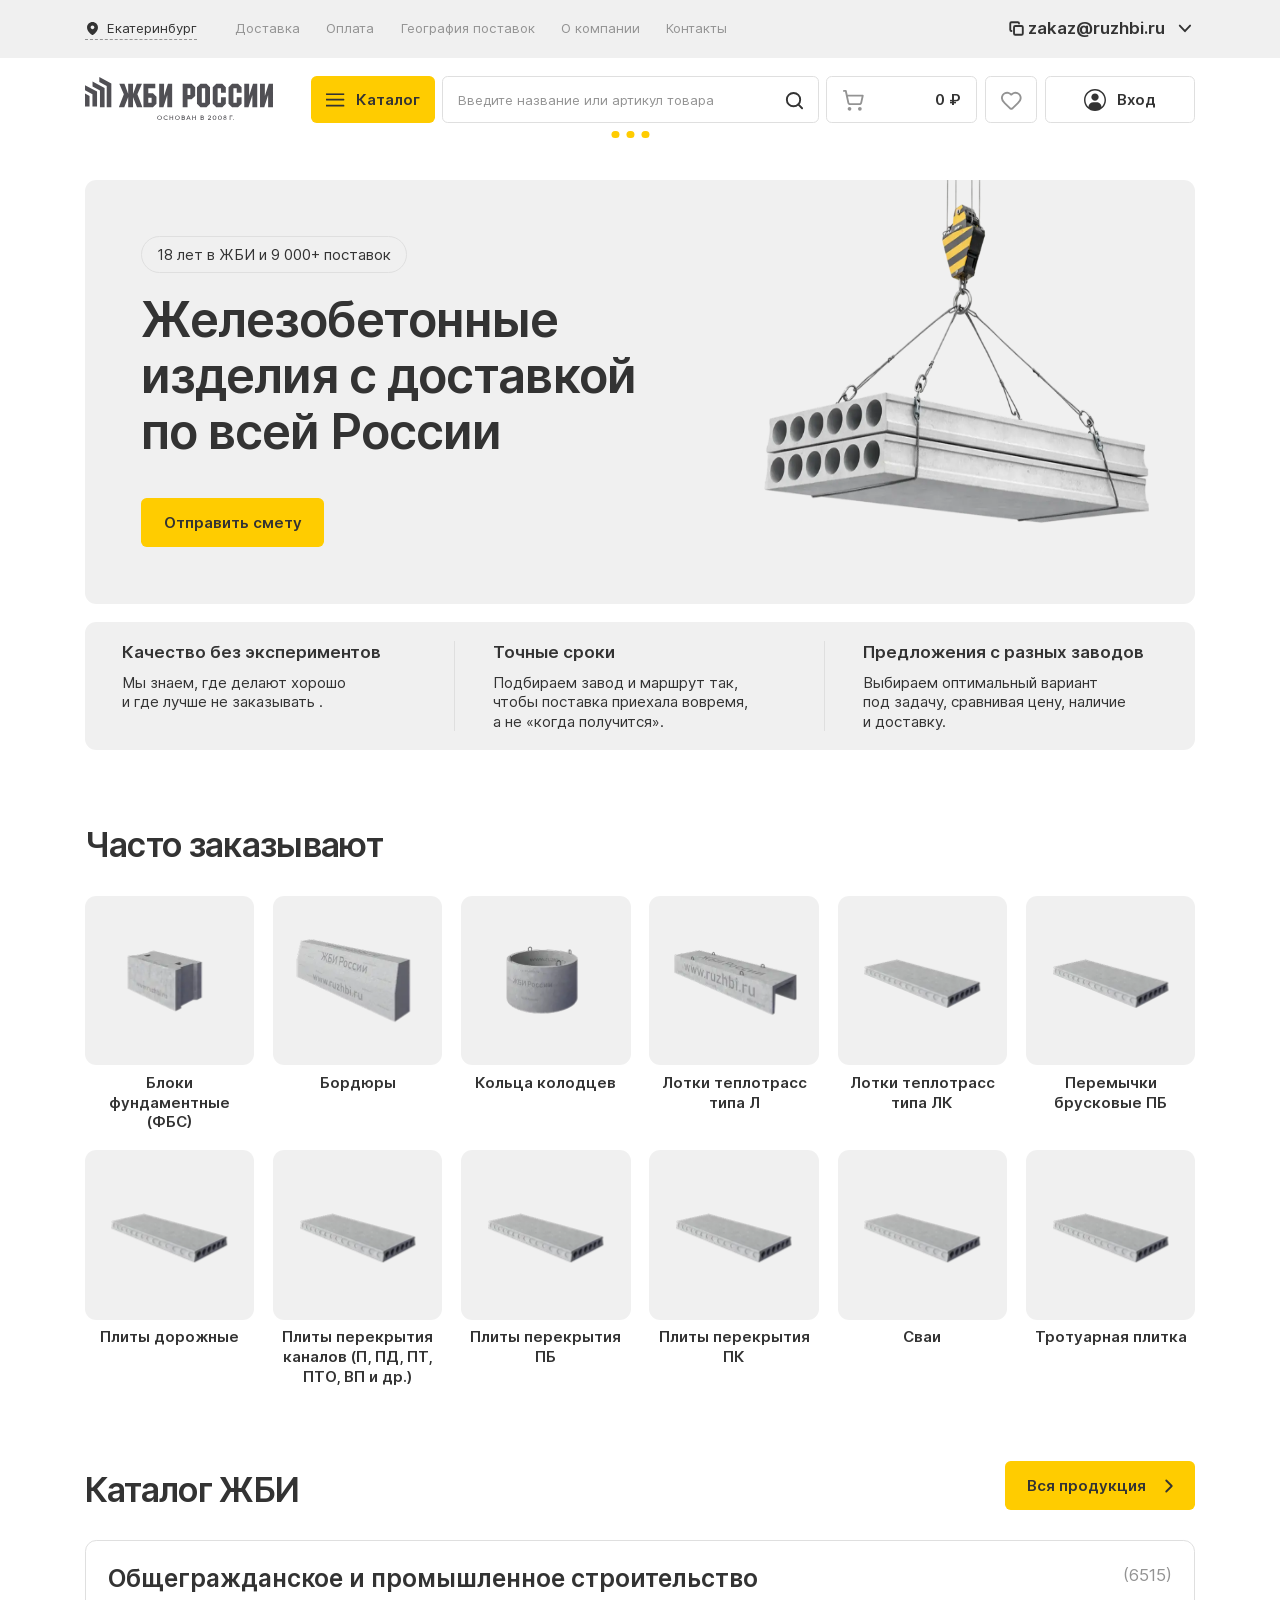
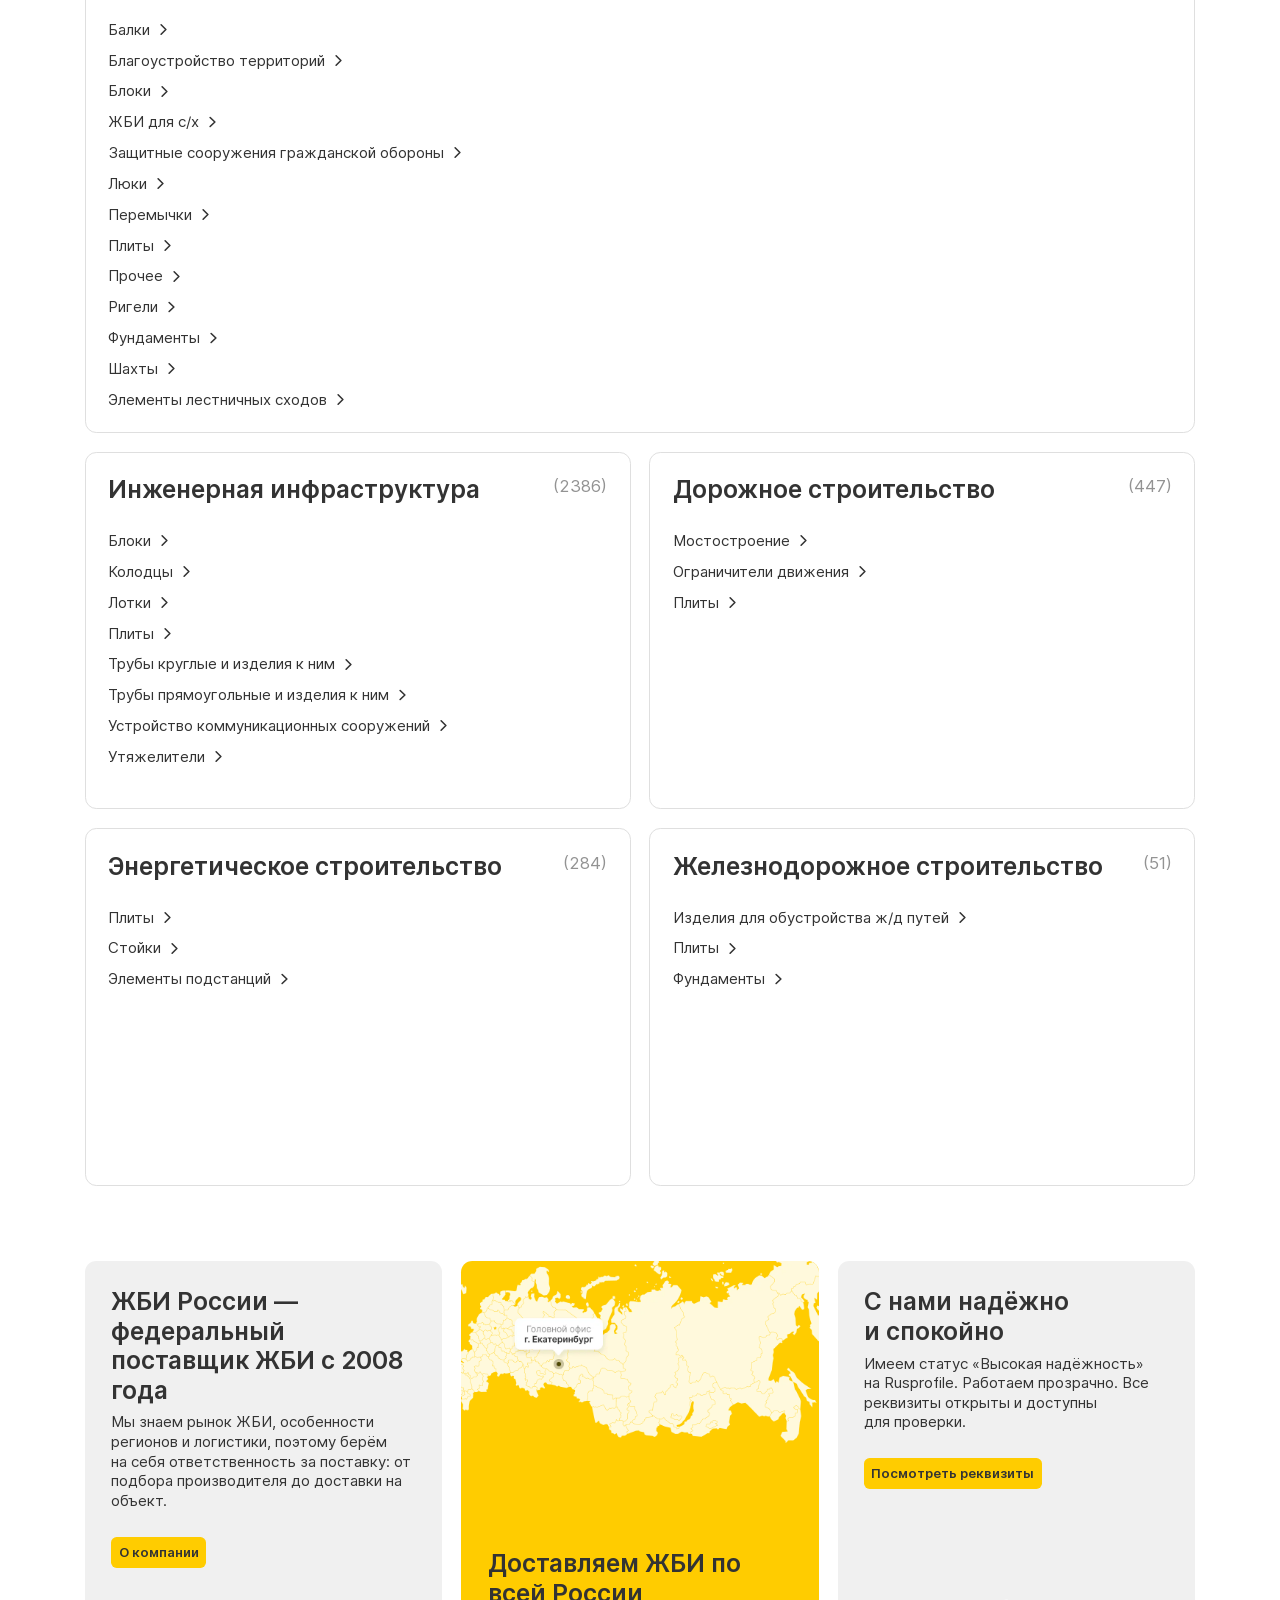
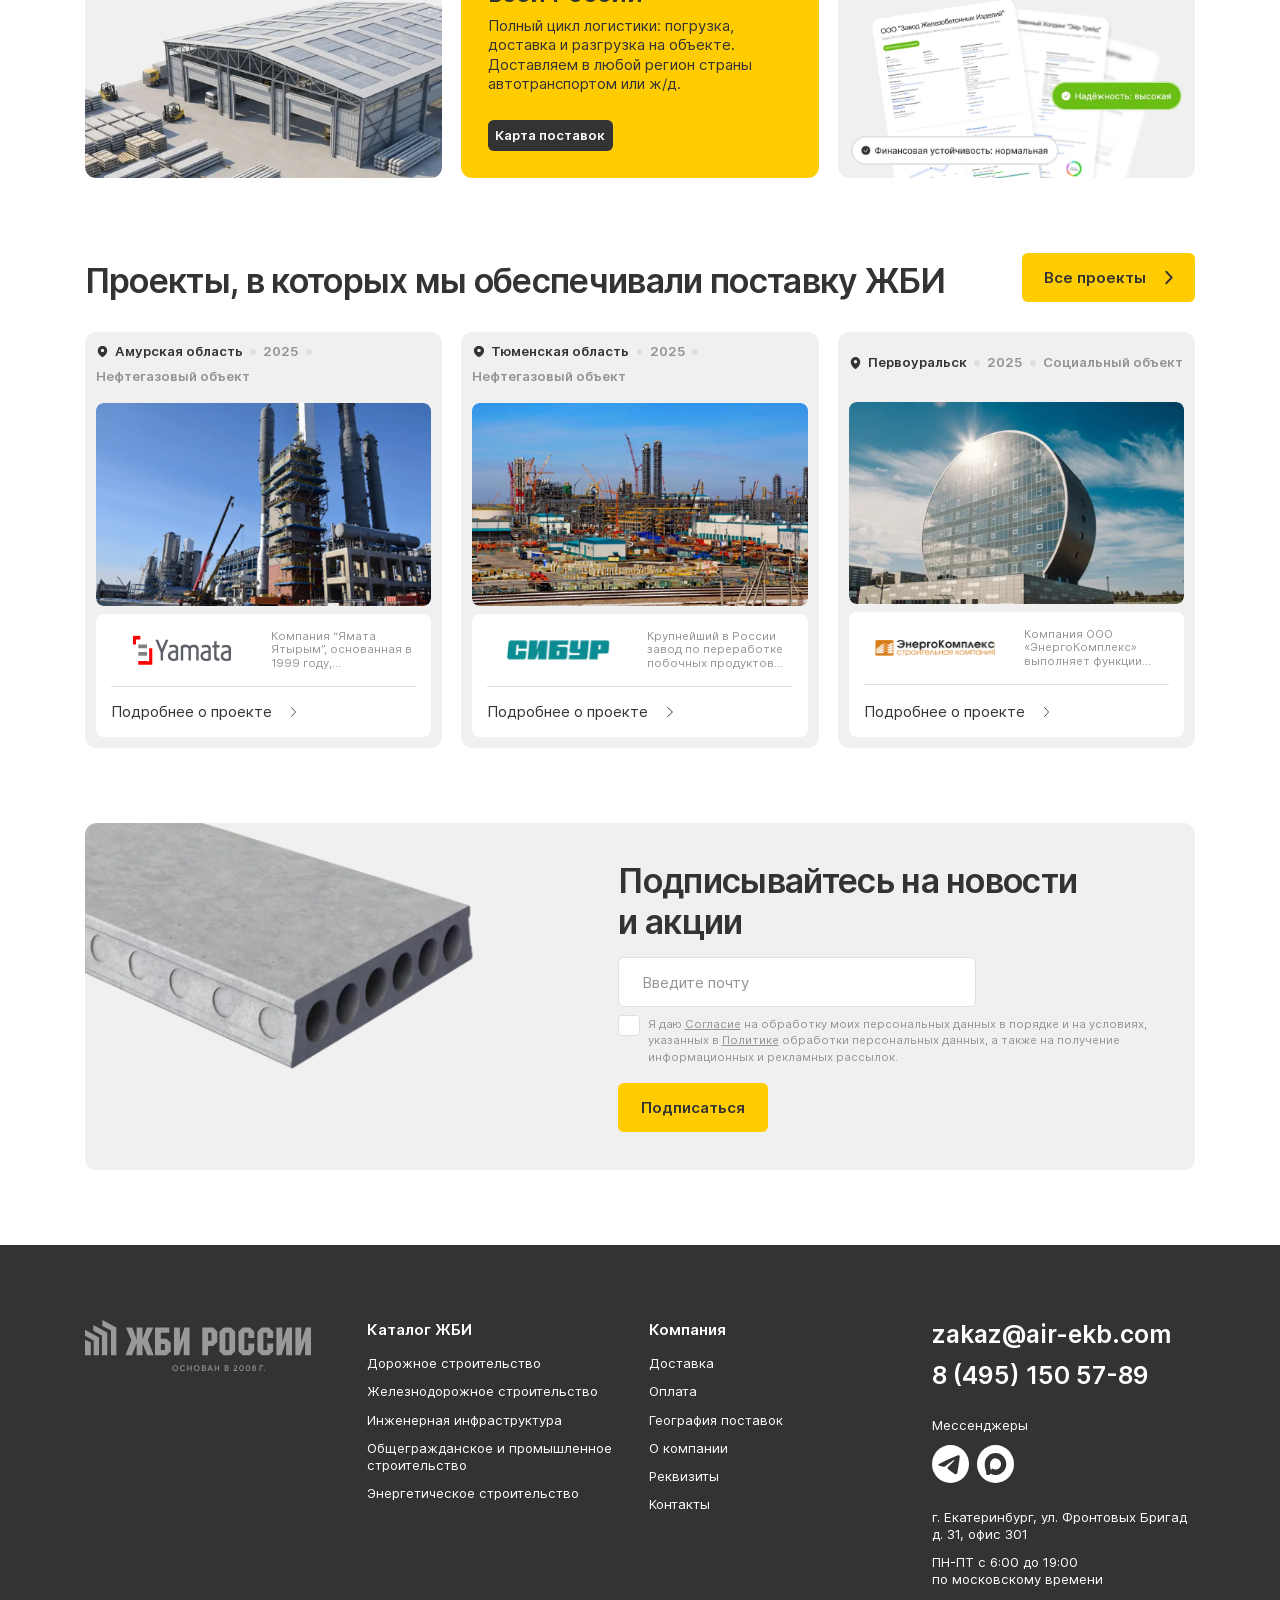
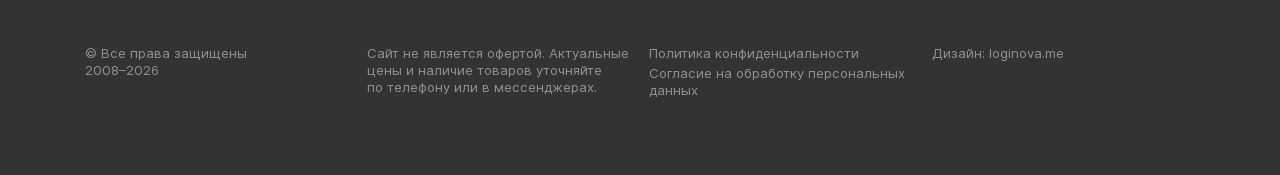
==== commit d5840fba: "first commit" ====
--- a/index.html
+++ b/index.html
@@ -933,10 +933,11 @@
                 <div class="container">
                     <div class="subscribe__inner">
                         <div class="subscribe__img m-img">
-                            <img src="img/subscribe.webp" alt="" class="_view1">
-                            <img src="img/subscribe2.webp" alt="" class="_view2">
-                            <img src="img/subscribe3.webp" alt="" class="_view3">
-                            <img src="img/subscribe4.webp" alt="" class="_view4">
+                            <img src="img/subscribe5.webp" alt="">
+                            <!--            <img src="img/subscribe.webp" alt="" class="_view1">-->
+                            <!--            <img src="img/subscribe2.webp" alt="" class="_view2">-->
+                            <!--            <img src="img/subscribe3.webp" alt="" class="_view3">-->
+                            <!--            <img src="img/subscribe4.webp" alt="" class="_view4">-->
                         </div>
                         <form class="subscribe-form">
                             <div class="h2">
--- a/css/style.min.css
+++ b/css/style.min.css
@@ -1,2 +1,2 @@
-@font-face{font-family:Inter;src:url(../fonts/Inter-Regular.woff) format("woff"),url(../fonts/Inter-Regular.woff2) format("woff2");font-weight:400;font-style:normal;font-display:swap}@font-face{font-family:Inter;src:url(../fonts/Inter-Medium.woff) format("woff"),url(../fonts/Inter-Medium.woff2) format("woff2");font-weight:500;font-style:normal;font-display:swap}@font-face{font-family:Inter;src:url(../fonts/Inter-SemiBold.woff) format("woff"),url(../fonts/Inter-SemiBold.woff2) format("woff2");font-weight:600;font-style:normal;font-display:swap}@font-face{font-family:Inter;src:url(../fonts/Inter-Bold.woff) format("woff"),url(../fonts/Inter-Bold.woff2) format("woff2");font-weight:700;font-style:normal;font-display:swap}*,::after,::before{margin:0;padding:0;-webkit-box-sizing:border-box;box-sizing:border-box;-webkit-font-smoothing:antialiased!important;-webkit-tap-highlight-color:transparent;outline:0!important}h1,h2,h3,h4,h5,h6{font-weight:400}a,body,div,form,h1,h2,h3,h4,h5,li,p,ul{margin:0;padding:0;border:0;text-decoration:none;line-height:1}button,input,textarea{outline:0!important;-webkit-transition:.125s;transition:.125s;font-family:inherit}input:active,input[type=checkbox]:focus,input[type=file]:focus,input[type=radio]:focus,input[type=text]:focus{outline:0!important}::-webkit-input-placeholder{color:#222}::-moz-placeholder{color:#222}:-moz-placeholder{color:#222}:-ms-input-placeholder{color:#222}input::-webkit-inner-spin-button,input::-webkit-outer-spin-button{-webkit-appearance:none;margin:0}input[type=number]{-moz-appearance:textfield}html{height:100%;scroll-behavior:smooth;width:100%}svg{-ms-flex-negative:0;flex-shrink:0;height:auto}circle,path,rect,svg{-webkit-transition:.3s;transition:.3s}a{color:inherit;text-decoration:none;-webkit-transition:.3s;transition:.3s}a:focus,a:hover{text-decoration:none}li,ul{margin:0;padding:0;list-style:none}i{line-height:100%}fieldset{min-width:0;padding:0;margin:0;border:0}button{cursor:pointer;border:none;outline:0;-webkit-box-sizing:border-box;box-sizing:border-box;-webkit-transition:.3s;transition:.3s;background-color:inherit;font-size:1em;color:#333}.swiper-button-next,.swiper-button-prev{z-index:2}.swiper-button-next::after,.swiper-button-prev::after{display:none}img{-webkit-user-select:none;-moz-user-select:none;-o-user-select:none;-ms-user-select:none;user-select:none;-ms-flex-negative:0;flex-shrink:0}html.fixed-body{overflow-y:hidden}.wrapper{min-height:100vh;display:-webkit-box;display:-ms-flexbox;display:flex;-webkit-box-orient:vertical;-webkit-box-direction:normal;-ms-flex-direction:column;flex-direction:column;-ms-flex-negative:0;flex-shrink:0}.content{-webkit-box-flex:1;-ms-flex-positive:1;flex-grow:1;display:-webkit-box;display:-ms-flexbox;display:flex;-webkit-box-orient:vertical;-webkit-box-direction:normal;-ms-flex-direction:column;flex-direction:column;width:100%}.m-page{width:calc(100vw - (100vw - 100%));overflow-x:hidden;font-family:Inter,sans-serif;font-weight:400;color:#333;font-size:16px}@media screen and (max-width:1680px){.m-page{font-size:.9523809524vw}}.m-page.fixed-body,.m-page.fixed-body2{overflow-y:hidden;padding-right:var(--scrollWidth)}.container{max-width:1680px;width:100%;margin:0 auto;padding:0 5.625em}a:hover{color:#eea501}@media screen and (max-width:1440px){.m-page{font-size:16px}.container{max-width:1360px}}@media screen and (max-width:1440px)and (max-width:1360px){.m-page{font-size:1.1764705882vw}}@media screen and (max-width:992px){.m-page{font-size:2vw}.container{padding:0 2.5em}}@media screen and (max-width:576px){.m-page{font-size:4.4444444444vw}.container{padding:0 1.25em}}.text-center{text-align:center}.caps-text{text-transform:uppercase}.underline-text{text-decoration:underline}.h1,.text h1{font-size:3.25em;line-height:115%;letter-spacing:-.02em;font-weight:600}.h2,.text h2{font-size:2.25em;line-height:120%;letter-spacing:-.02em;font-weight:600}.h3,.text h3{font-size:1.625em;line-height:120%;font-weight:600}.h4,.text h4{font-size:1.25em;line-height:120%;font-weight:600}.h5,.h6,.h7,.text h5,.text h6{font-weight:600}.text20{font-size:1.25em;line-height:120%}.text19{font-size:1.1875em;line-height:120%}.body-l,.h5,.text h5,.text li,.text p,.text18{font-size:1.125em;line-height:140%}.text17{font-size:1.0625em;line-height:120%}.body-m,.h6,.text h6,.text--small li,.text--small p,.text16{font-size:1em;line-height:130%}.text15{font-size:.9375em;line-height:120%}.body-s,.h7,.text14{font-size:.875em;line-height:129%}.text13{font-size:.8125em;line-height:120%}.body-xs,.text12{font-size:.75em;line-height:120%}.text11{font-size:.6875em;line-height:120%}.text10{font-size:.625em;line-height:120%}.body-xxs,.text8{font-size:.5em;line-height:110%}.extra-bold-text{font-weight:800}.bold-text{font-weight:700}.semi-bold-text{font-weight:600}.medium-text{font-weight:500}.regular-text{font-weight:400}.light-text{font-weight:300}._no-wrap{white-space:nowrap}.gray-text{color:#939393}.green-text{color:#69be15}@media screen and (max-width:992px){.h1,.text h1{font-size:2.625em;line-height:120%}.h2,.text h2{font-size:2.125em;line-height:115%}.h3-tablet{font-size:1.125em}.text20-tablet{font-size:1.25em}.text19-tablet{font-size:1.1875em}.text18-tablet{font-size:1.125em}.text17-tablet{font-size:1.0625em}.text li,.text p,.text16-tablet{font-size:1em;line-height:130%}.text15-tablet{font-size:.9375em;line-height:140%}.text14-tablet{font-size:.875em;line-height:130%}.text13-tablet{font-size:.8125em}.text12-tablet{font-size:.75em}.text11-tablet{font-size:.6875em}.text10-tablet{font-size:.625em}}@media screen and (max-width:576px){.body-m,.h6,.text h6,.text--small li,.text--small p,.text16{font-size:.85em}.h1,.h2,.text h1,.text h2{font-size:1.75em;line-height:115%}.h3-20-mob{font-size:1.25em}.text14-mob{font-size:.875em;line-height:130%}.text12-mob{font-size:.75em}}.m-btn{display:-webkit-box;display:-ms-flexbox;display:flex;-webkit-box-align:center;-ms-flex-align:center;align-items:center;-webkit-box-pack:center;-ms-flex-pack:center;justify-content:center;-webkit-transition:.225s ease-out;transition:.225s ease-out;padding:0 1.5em;height:3.25em;border-radius:.375em;font-weight:600}.m-btn:focus{-webkit-box-shadow:none;box-shadow:none}.m-btn img,.m-btn svg{width:1.5em;margin:0 .75em}.m-btn img:first-child,.m-btn svg:first-child{margin-left:0}.m-btn img:last-child,.m-btn svg:last-child{margin-right:0}.m-btn-small{height:2.0625em;padding:0 .5em}.m-btn-small span{font-size:.875em}.m-btn-yellow{background-color:#fc0;color:#333}.m-btn-yellow:hover{background-color:#eea501;color:#333}.m-btn-gray-outline{border:1px solid #dfdfdf;color:#333}.m-btn-gray-outline:hover{border-color:#939393;color:#333}.m-btn-gray-outline._yellow:hover{border-color:#eea501;background-color:#eea501}.m-btn-black{background-color:#333;color:#fff}.m-btn-black:hover{background-color:#262626;color:#fff}.fg{position:relative;margin:0}.fg label{display:block;font-size:.9375em;line-height:140%;margin-bottom:.375em}.fg label span{color:#fc0}.fg .nice-select,.fg input,.fg textarea{border-radius:.375em;border:1px solid #dfdfdf;padding:0 1.5em;height:3.3125em;width:100%;font-size:1em;background-color:#fff;color:#000}.fg .nice-select::-webkit-input-placeholder,.fg input::-webkit-input-placeholder,.fg textarea::-webkit-input-placeholder{color:#939393}.fg .nice-select::-moz-placeholder,.fg input::-moz-placeholder,.fg textarea::-moz-placeholder{color:#939393}.fg .nice-select:-ms-input-placeholder,.fg input:-ms-input-placeholder,.fg textarea:-ms-input-placeholder{color:#939393}.fg .nice-select::-ms-input-placeholder,.fg input::-ms-input-placeholder,.fg textarea::-ms-input-placeholder{color:#939393}.fg .nice-select::placeholder,.fg input::placeholder,.fg textarea::placeholder{color:#939393}.fg .nice-select:focus,.fg .nice-select:hover,.fg input:focus,.fg input:hover,.fg textarea:focus,.fg textarea:hover{border-color:#939393}.fg .nice-select:disabled,.fg input:disabled,.fg textarea:disabled{pointer-events:none;background:#f6f6f6!important;color:rgba(0,0,0,.4)}.fg textarea{padding-top:1.19em;padding-bottom:1.19em;height:13.0625em;resize:vertical}.fg__field{position:relative}.fg .nice-select{display:-webkit-box;display:-ms-flexbox;display:flex;-webkit-box-align:center;-ms-flex-align:center;align-items:center;-webkit-box-pack:justify;-ms-flex-pack:justify;justify-content:space-between;border-radius:.1875em;white-space:nowrap;height:3.6875em;padding:0 0 0 1.25em}.fg .nice-select.disabled{pointer-events:none;background:#f6f6f6!important}.fg .nice-select.disabled .current{opacity:.4}.fg .nice-select.open{border-bottom-left-radius:0;border-bottom-right-radius:0}.fg .nice-select:focus{border:1px solid #333}.fg .nice-select:before{content:"";-webkit-box-ordinal-group:4;-ms-flex-order:3;order:3;border-left:#333;-ms-flex-negative:0;flex-shrink:0;width:3.6875em;height:3.6875em;background-image:url(../img/select-arrow.svg);background-size:.5em auto;background-repeat:no-repeat;background-position:center;margin-left:1em}.fg .nice-select .current{font-size:1em;line-height:157%}.fg .nice-select .list{margin-top:-1px;border-radius:0 0 .1875em .1875em;width:calc(100% + 2px);left:-1px;border:1px solid #333;background:#fff;-webkit-box-shadow:none;box-shadow:none;max-height:14.875em;overflow-y:auto;z-index:5}.fg .nice-select .list::-webkit-scrollbar{width:.3125em;height:.3125em}.fg .nice-select .list::-webkit-scrollbar-track{background:#dfdfdf;border-radius:.25em}.fg .nice-select .list::-webkit-scrollbar-thumb{background:#939393;border-radius:.25em}.fg .nice-select .option{height:3.6875em;font-size:1em;line-height:157%;padding:.5em 1.25em;display:-webkit-box;display:-ms-flexbox;display:flex;-webkit-box-align:center;-ms-flex-align:center;align-items:center;color:#2b2b2b;border:none;border-bottom:1px solid #333}.fg .nice-select .option:last-child{border-bottom:none}.fg .nice-select .option.disabled{display:none}.fg .nice-select .option.focus,.fg .nice-select .option.selected.focus,.fg .nice-select .option:hover{background-color:#fc0;border-color:#fc0;font-weight:400;color:#fff}.fg._error input,.fg._error textarea{border-color:#fc0;color:#fc0}.fg._error input::-webkit-input-placeholder,.fg._error textarea::-webkit-input-placeholder{color:#fc0}.fg._error input::-moz-placeholder,.fg._error textarea::-moz-placeholder{color:#fc0}.fg._error input:-ms-input-placeholder,.fg._error textarea:-ms-input-placeholder{color:#fc0}.fg._error input::-ms-input-placeholder,.fg._error textarea::-ms-input-placeholder{color:#fc0}.fg._error input::placeholder,.fg._error textarea::placeholder{color:#fc0}.fg._error .fg__error-text{display:block}.fg__error-text{margin-top:.375em;color:#fc0;display:none}.m-check,.m-radio{position:relative}.m-check input,.m-radio input{position:absolute;opacity:0;width:100%;height:100%;left:0;top:0;z-index:2;cursor:pointer}.m-check label,.m-radio label{position:relative;cursor:pointer;display:block;padding-left:1.9375em;min-height:1.4375em}.m-check label:after,.m-check label:before,.m-radio label:after,.m-radio label:before{pointer-events:none}.m-check label:before,.m-radio label:before{content:"";position:absolute;z-index:1;left:0;top:0;border:1px solid #dfdfdf;width:1.4375em;height:1.4375em;background-size:0 auto;background-repeat:no-repeat;background-position:center;-webkit-transition:none;transition:none;background-color:#fff}.m-check label a,.m-radio label a{text-decoration:underline;position:relative;z-index:2}.m-check input:checked+label::before{background-size:.625em auto}.m-check label:before{border-radius:.25em;background-image:url(../img/check.svg)}.cartcalc{max-width:100%;width:7.5625em;display:grid;grid-template-columns:.875em calc(100% - 1.75em) .875em;border:1px solid #dfdfdf;height:3.0625em;padding:0 .75em;border-radius:.375em}.cartcalc input{height:100%;width:100%;border:none;color:#333;font-weight:600;font-size:1em;text-align:center}.cartcalc svg{width:100%;height:auto}.cartcalc button{display:-webkit-box;display:-ms-flexbox;display:flex;-webkit-box-align:center;-ms-flex-align:center;align-items:center;-webkit-box-pack:center;-ms-flex-pack:center;justify-content:center}.pagination{margin-top:2.5em}.pagination ul{display:-webkit-box;display:-ms-flexbox;display:flex;-webkit-box-align:center;-ms-flex-align:center;align-items:center;-webkit-box-pack:center;-ms-flex-pack:center;justify-content:center;gap:.5em}.pagination a{font-size:1.125em;display:-webkit-box;display:-ms-flexbox;display:flex;-webkit-box-align:center;-ms-flex-align:center;align-items:center;-webkit-box-pack:center;-ms-flex-pack:center;justify-content:center;height:2.22em;min-width:2.22em;padding:0 .5em;border-radius:.33em;font-weight:600;color:#939393}.pagination a:hover{background-color:#f0f0f0;color:#333}.pagination .next a,.pagination .prev a{border:1px solid #dfdfdf}.pagination .next a:after,.pagination .prev a:after{content:"";width:1em;height:1em;background-size:100% auto;background-repeat:no-repeat;background-position:center}.pagination .next a:hover,.pagination .prev a:hover{border-color:#333;background-color:rgba(0,0,0,0)}.pagination .disabled{pointer-events:none}.pagination .disabled a:after{opacity:.5}.pagination .prev{margin-right:auto}.pagination .prev a:after{background-image:url(../img/prev.svg)}.pagination .next{margin-left:auto}.pagination .next a:after{background-image:url(../img/next.svg)}.pagination .current a{background-color:#f0f0f0;color:#333;pointer-events:none}.load-more{margin-top:2.375em;display:-webkit-box;display:-ms-flexbox;display:flex;-webkit-box-align:center;-ms-flex-align:center;align-items:center;-webkit-box-pack:center;-ms-flex-pack:center;justify-content:center}.load-more__btn{display:-webkit-box;display:-ms-flexbox;display:flex;-webkit-box-align:center;-ms-flex-align:center;align-items:center}.load-more__btn:hover{opacity:.7}.load-more__btn img{width:1.25em;margin-right:1.25em}.tabs{display:-webkit-box;display:-ms-flexbox;display:flex}.tab{height:3.5625em;padding:0 1.56em;display:-webkit-box;display:-ms-flexbox;display:flex;-webkit-box-align:center;-ms-flex-align:center;align-items:center;position:relative;text-transform:uppercase;font-weight:700;color:rgba(51,51,51,.8);-webkit-transition:.3s;transition:.3s}.tab:not(:last-child){margin:0 .94em 0 0}.tab:before{content:"";position:absolute;width:100%;height:2px;left:0;bottom:0;background-color:#fc0;opacity:0;-webkit-transition:inherit;transition:inherit}.tab span{font-size:.875em;line-height:120%}.tab:hover{background:#fbfbfb;cursor:pointer}.tab._active{background:#fbfbfb;pointer-events:none}.tab._active:before{opacity:1}.tab-content{display:none}.tab-content._active{display:block}._dense{grid-auto-flow:dense}.grid,.grid2,.grid3,.grid4,.grid5,.grid6,.grid8{display:grid;gap:1.25em}.grid{grid-template-columns:100%}.grid2{grid-template-columns:repeat(2,calc(50% - .625em))}.grid3{grid-template-columns:repeat(3,calc(33.3333333333% - .8333333333em))}.grid4{grid-template-columns:repeat(4,calc(25% - .9375em))}.grid5{grid-template-columns:repeat(5,calc(20% - 1em))}.grid6{grid-template-columns:repeat(6,calc(16.6666666667% - 1.0416666667em))}.grid8{grid-template-columns:repeat(8,calc(12.5% - 1.09375em))}@media screen and (max-width:1440px){.grid-laptop2{grid-template-columns:repeat(2,calc(50% - .625em))}.grid-laptop3{grid-template-columns:repeat(3,calc(33.3333333333% - .8333333333em))}.grid-laptop6{grid-template-columns:repeat(6,calc(16.6666666667% - 1.0416666667em))}}@media screen and (max-width:992px){.grid-tablet{grid-template-columns:100%}.grid-tablet2{grid-template-columns:repeat(2,calc(50% - .625em))}.grid-tablet3{grid-template-columns:repeat(3,calc(33.3333333333% - .8333333333em))}.grid-tablet4{grid-template-columns:repeat(4,calc(25% - .9375em))}}@media screen and (max-width:576px){.pagination{margin-top:1.75em}.pagination a{font-size:.875em;height:2.14em;min-width:2.14em;border-radius:.43em}.pagination .next a,.pagination .prev a{min-width:2.57em;height:2.57em}.load-more{margin-top:1.75em}.load-more__btn img{width:1.125em;margin-right:.75em}.grid-mob{grid-template-columns:100%}.grid-mob2{grid-template-columns:repeat(2,calc(50% - .625em))}.grid-mob-small{grid-template-columns:100%;gap:.75em}.grid-mob-big{grid-template-columns:100%}.grid-mob2{grid-template-columns:repeat(2,calc(50% - .375em));gap:.75em}}._flex,._flex-between,._flex-center{display:-webkit-box;display:-ms-flexbox;display:flex;-webkit-box-align:center;-ms-flex-align:center;align-items:center}._flex-between._start,._flex-center._start,._flex._start{-webkit-box-align:unset;-ms-flex-align:unset;align-items:unset}._flex-between{-webkit-box-pack:justify;-ms-flex-pack:justify;justify-content:space-between}._flex-center{-webkit-box-pack:center;-ms-flex-pack:center;justify-content:center}._mt48{margin-top:3em}._mt40{margin-top:2.5em}._mt32{margin-top:2em}._mt30{margin-top:1.875em}._mt28{margin-top:1.75em}._mt24{margin-top:1.5em}._mt20{margin-top:1.25em}._mt16{margin-top:1em}._mt12{margin-top:.75em}._mt8{margin-top:.5em}._mt4{margin-top:.25em}._scale-img{overflow:hidden}._scale-img:hover img{-webkit-transform:scale(1.05);-ms-transform:scale(1.05);transform:scale(1.05)}._scale-img img{-webkit-transition:.6s;transition:.6s}.m-backdrop{position:relative}.m-backdrop:after{content:"";position:absolute;top:0;left:0;width:100%;height:100%;background:rgba(0,0,0,.12);pointer-events:none;border-radius:inherit}.socials{display:-webkit-box;display:-ms-flexbox;display:flex;-webkit-box-align:center;-ms-flex-align:center;align-items:center}.socials__item{width:2.5em;height:2.5em;display:-webkit-box;display:-ms-flexbox;display:flex;-webkit-box-align:center;-ms-flex-align:center;align-items:center;-webkit-box-pack:center;-ms-flex-pack:center;justify-content:center}.socials__item:not(:last-child){margin:0 .5em 0 0}.socials__item img{width:100%;-webkit-transition:.3s;transition:.3s}.socials__item:hover img{-webkit-transform:translateY(-10%);-ms-transform:translateY(-10%);transform:translateY(-10%)}.cart-btn,.favourite-btn{display:-webkit-box;display:-ms-flexbox;display:flex;-webkit-box-align:center;-ms-flex-align:center;align-items:center;-webkit-box-pack:center;-ms-flex-pack:center;justify-content:center;background-repeat:no-repeat;background-position:center;background-size:1.25em auto,0 auto;-webkit-transition:none;transition:none}.cart-btn._added,.cart-btn:hover,.favourite-btn._added,.favourite-btn:hover{background-size:0 auto,1.25em auto}.cart-btn{background-image:url(../img/cart.svg),url(../img/cart2.svg)}.favourite-btn{background-image:url(../img/favourite.svg),url(../img/favourite2.svg)}.qa-card{padding:1.25em 2.5em;border-radius:1.25em;background:#fff}.qa-card._active .qa-card__btn img{-webkit-transform:rotate(-45deg);-ms-transform:rotate(-45deg);transform:rotate(-45deg)}.qa-card__show{cursor:pointer;display:-webkit-box;display:-ms-flexbox;display:flex;-webkit-box-align:center;-ms-flex-align:center;align-items:center;-webkit-box-pack:justify;-ms-flex-pack:justify;justify-content:space-between;min-height:6.25em}.qa-card__btn{margin-left:1em;width:2.5em;display:-webkit-box;display:-ms-flexbox;display:flex;-webkit-box-align:center;-ms-flex-align:center;align-items:center;-webkit-box-pack:center;-ms-flex-pack:center;justify-content:center;-ms-flex-negative:0;flex-shrink:0}.qa-card__btn img{-webkit-transition:.3s;transition:.3s;width:100%}.qa-card__hidden{margin-top:-.625em;padding-top:1.25em;display:none;border-top:1px solid #e3e3e3}.loader{position:relative;display:-webkit-box;display:-ms-flexbox;display:flex}.loader span{width:.5em;height:.5em;border-radius:50%;background-color:#fc0;margin:0 .25em}.loader span:nth-child(1){-webkit-animation:1s ease-in-out infinite bounce;animation:1s ease-in-out infinite bounce}.loader span:nth-child(2){-webkit-animation:1s ease-in-out .33s infinite bounce;animation:1s ease-in-out .33s infinite bounce}.loader span:nth-child(3){-webkit-animation:1s ease-in-out .66s infinite bounce;animation:1s ease-in-out .66s infinite bounce}@-webkit-keyframes bounce{0%,100%,75%{-webkit-transform:translateY(0);transform:translateY(0);opacity:1}25%{-webkit-transform:translateY(-7px);transform:translateY(-7px);opacity:.2}}@keyframes bounce{0%,100%,75%{-webkit-transform:translateY(0);transform:translateY(0);opacity:1}25%{-webkit-transform:translateY(-7px);transform:translateY(-7px);opacity:.2}}:root{--vh:1vh}.breadcrumbs{margin-bottom:1.25em}.breadcrumbs__item{position:relative;display:inline}.breadcrumbs__item:last-child{color:#939393}.breadcrumbs__item:not(:first-child){margin-left:2em}.breadcrumbs__item:not(:first-child):before{content:"";position:absolute;z-index:1;width:1px;height:1.125em;background-color:#dfdfdf;border-radius:1px;top:0;right:100%;margin-right:1em}.breadcrumbs span{font-size:.875em;line-height:129%}.breadcrumbs__btn{-webkit-box-align:center;-ms-flex-align:center;align-items:center;-webkit-box-pack:center;-ms-flex-pack:center;justify-content:center;display:none;width:2em}.breadcrumbs__btn img{width:100%}@media screen and (max-width:992px){._mt30-tablet{margin-top:1.875em}._mt28-tablet{margin-top:1.75em}._mt16-tablet{margin-top:1em}.breadcrumbs--collapse{display:-webkit-box;display:-ms-flexbox;display:flex;-webkit-box-align:center;-ms-flex-align:center;align-items:center}.breadcrumbs--collapse .breadcrumbs__inner{display:inline-block}.breadcrumbs--collapse .breadcrumbs__item{display:block}.breadcrumbs--collapse .breadcrumbs__item::before{top:50%;-webkit-transform:translateY(-50%);-ms-transform:translateY(-50%);transform:translateY(-50%)}.breadcrumbs--collapse .breadcrumbs__item:not(:last-child){display:none}.breadcrumbs--collapse .breadcrumbs__btn{display:-webkit-inline-box;display:-ms-inline-flexbox;display:inline-flex}}.modal-bg{position:fixed;top:0;left:0;width:100%;height:calc(100*var(--vh));background-color:#333;opacity:.5}.modal{position:fixed;left:0;top:0;width:100%;height:calc(100*var(--vh));overflow-y:auto;z-index:80;opacity:0;pointer-events:none;padding:1em 0;text-align:center}.modal:after{content:"";display:inline-block;height:100%;vertical-align:middle;margin-right:-4px}.modal__dialog{text-align:left;vertical-align:middle;background:#fff;width:62.5em;max-width:calc(100% - 2em);position:relative;z-index:3;border-radius:1em;padding:2.5em;display:inline-block}.modal._active{opacity:1;pointer-events:unset}.modal._active .modal__bg{display:block}.modal .close-btn{position:absolute;right:1.25em;top:1.25em}.modal .header-search{margin:1.25em 0 0}.close-btn{width:2em;display:-webkit-box;display:-ms-flexbox;display:flex;-webkit-box-align:center;-ms-flex-align:center;align-items:center;-webkit-box-pack:center;-ms-flex-pack:center;justify-content:center;-ms-flex-negative:0;flex-shrink:0}.close-btn img{width:100%}@media screen and (max-width:992px){.modal__dialog{padding:1.5em}}@media screen and (max-width:576px){._mt28-mob{margin-top:1.75em}._mt16-mob{margin-top:1em}._mt8-mob{margin-top:.5em}.modal__dialog{padding:1.25em}}.header-catalog__close,.header-top__close{display:none}.header-top{background-color:#f0f0f0;padding:1.125em 0;position:relative;z-index:21}.header-top .header-logo,.header-top__btn,.header-top__req{display:none}.nav ul{display:-webkit-box;display:-ms-flexbox;display:flex;gap:1.75em;color:#939393}.nav a{font-size:.875em;line-height:129%}.header-city{cursor:pointer;padding:.125em 0;border-bottom:1px dashed #939393;margin-right:2.5em}.header-city img{width:1em;margin-right:.5em}.header-action{margin-left:auto;position:relative}.header-action .copy-btn svg{width:1em;margin-right:.25em}.header-action .copy-btn:hover{color:#eea501}.header-action .copy-btn:hover path{stroke:#eea501}.header-action__toggle{width:1.25em;display:-webkit-box;display:-ms-flexbox;display:flex;-webkit-box-align:center;-ms-flex-align:center;align-items:center;-webkit-box-pack:center;-ms-flex-pack:center;justify-content:center;margin-left:.75em}.header-action__toggle:hover path{stroke:#eea501}.header-action__toggle svg{width:100%}.header-action__bottom{position:absolute;top:100%;right:0;margin-top:1.625em;min-width:15em;padding:1.25em;border-radius:.75em;border:1px solid #dfdfdf;background:#fff;-webkit-transition:.3s;transition:.3s;opacity:0;pointer-events:none}.header-action__links{display:grid;grid-template-columns:100%;gap:.5em;padding-bottom:1em;margin-bottom:1em;border-bottom:1px dashed #dfdfdf}.header-action__link{display:-webkit-inline-box;display:-ms-inline-flexbox;display:inline-flex;-webkit-box-align:center;-ms-flex-align:center;align-items:center;margin-right:auto}.header-action__link svg{width:1em;margin-right:.5em}.header-action__link:hover{color:#eea501}.header-action__link:hover path{stroke:#eea501}.header-action__link:hover ._fill{stroke:transparent;fill:#eea501}.header-action._open .header-action__bottom{opacity:1;pointer-events:unset}.header-action._open .header-action__toggle svg{-webkit-transform:rotate(-180deg);-ms-transform:rotate(-180deg);transform:rotate(-180deg)}.header-logo{display:block;width:15.625em}.header-logo img{width:100%}.burger{display:none}@media screen and (max-width:992px){.header-catalog__close,.header-top__close{display:-webkit-box;display:-ms-flexbox;display:flex;-webkit-box-align:center;-ms-flex-align:center;align-items:center;-webkit-box-pack:center;-ms-flex-pack:center;justify-content:center;top:1.25em;right:1.25em;width:2em;height:2em;position:fixed}.header-catalog__close img,.header-top__close img{width:100%}.header-top{position:fixed;top:0;left:0;width:100%;background-color:#fff;padding:0;opacity:0;pointer-events:none}.header-top .container{padding:0}.header-top__inner{height:calc(100*var(--vh));overflow-y:auto;-webkit-box-orient:vertical;-webkit-box-direction:normal;-ms-flex-direction:column;flex-direction:column;-webkit-box-align:start;-ms-flex-align:start;align-items:flex-start;padding:2.5em}.header-top .header-logo{display:block;width:12.5em;margin-bottom:2.5em}.header-top__btn{display:-webkit-box;display:-ms-flexbox;display:flex;-webkit-box-pack:justify;-ms-flex-pack:justify;justify-content:space-between;padding:0 .75em;height:3em;width:100%;margin-top:2.5em;-webkit-box-ordinal-group:3;-ms-flex-order:2;order:2}.header-top__btn span{font-size:1.125em}.header-top__req{margin-top:auto;display:-webkit-box;display:-ms-flexbox;display:flex;-webkit-box-align:center;-ms-flex-align:center;align-items:center;font-weight:600;-webkit-box-ordinal-group:11;-ms-flex-order:10;order:10}.header-top__req span{line-height:140%}.header-top__req img{margin-left:.5em;width:1.25em}.nav{-webkit-box-ordinal-group:4;-ms-flex-order:3;order:3;margin-top:1.25em;margin-bottom:2em}.nav ul{display:grid;grid-template-columns:100%;gap:1.25em}.nav a{font-size:1.125em;line-height:120%;font-weight:600;color:#333}.header-action{margin:1em 0 0}.header-action__toggle{display:none}}@media screen and (max-width:576px){.header-top__inner{padding:2.5em 1.875em}.header-top__close{right:.5em;top:.5em}}.header-bottom{padding:1.25em 0;background-color:#fff;position:sticky;top:0;z-index:20}.header-bottom__phone{display:none}.header-lk{margin-left:.5em;width:12.5em}.header-lk__show{height:3.125em}.header-cart,.header-favourite{margin-left:.5em;height:3.125em;display:-webkit-box;display:-ms-flexbox;display:flex;-webkit-box-align:center;-ms-flex-align:center;align-items:center;-webkit-box-pack:center;-ms-flex-pack:center;justify-content:center;border-radius:.375em}.header-cart:hover path,.header-favourite:hover path{stroke:#333}.header-cart svg,.header-favourite svg{width:1.5em}.header-favourite{width:3.5em}.header-cart{-webkit-box-pack:justify;-ms-flex-pack:justify;justify-content:space-between;padding:0 1em;width:12.5em}.catalog-btn{padding:0 1em;-ms-flex-negative:0;flex-shrink:0;height:3.125em;display:-webkit-box;display:-ms-flexbox;display:flex;-webkit-box-align:center;-ms-flex-align:center;align-items:center;-webkit-box-pack:center;-ms-flex-pack:center;justify-content:center;margin-left:2.5em}.catalog-btn__img{width:1.25em;-ms-flex-negative:0;flex-shrink:0;margin-right:.75em;position:relative}.catalog-btn__img img{width:100%;position:absolute;top:50%;left:50%;-webkit-transform:translate(-50%,-50%);-ms-transform:translate(-50%,-50%);transform:translate(-50%,-50%);-webkit-transition:.3s;transition:.3s;margin:0 .75em 0 0}.catalog-btn__img ._view2{opacity:0}.header-search{-webkit-box-flex:1;-ms-flex-positive:1;flex-grow:1;margin-left:.5em;position:relative}.header-search__icon{position:absolute;top:50%;right:1em;-webkit-transform:translateY(-50%);-ms-transform:translateY(-50%);transform:translateY(-50%);width:1.3125em}.header-search .fg{height:3.125em}.header-search .fg input{height:100%;border-radius:.43em;font-size:.875em;padding:0 4em 0 1.12em}.header-search .loader{position:absolute;top:100%;left:50%;-webkit-transform:translateX(-50%);-ms-transform:translateX(-50%);transform:translateX(-50%);margin-top:.5em}.m-page._fix-header .header-bottom{-webkit-box-shadow:0 5px 12px rgba(51,51,51,.1);box-shadow:0 5px 12px rgba(51,51,51,.1)}.m-page._open-menu .header-top{opacity:1;pointer-events:unset}.m-page._open-catalog .catalog-btn ._view1{opacity:0}.m-page._open-catalog .catalog-btn ._view2{opacity:1}.m-page._open-catalog .header-catalog{opacity:1;pointer-events:unset}@media screen and (max-width:1440px){.header-logo{width:12.5em}.header-cart,.header-lk{width:10em}}@media screen and (max-width:992px){.catalog-btn,.header-cart,.header-favourite,.header-lk{display:none}.header-bottom{padding:0;position:relative}.header-bottom__inner{display:block}.header-bottom__mob{width:calc(100% + 5em);padding-left:2.5em;padding-right:2.5em;margin-left:-2.5em;background-color:#f0f0f0;height:3.8125em;display:-webkit-box;display:-ms-flexbox;display:flex;-webkit-box-align:center;-ms-flex-align:center;align-items:center;-webkit-box-pack:justify;-ms-flex-pack:justify;justify-content:space-between}.header-bottom__phone{display:block}.header-search{margin:.75em 0 0}.header-search__icon{width:1em}.header-search .fg{height:2.75em}.header-search .fg input{height:100%}.header-logo{width:10em}}@media screen and (max-width:576px){.header-bottom__mob{width:calc(100% + 2.5em);padding-left:1.25em;padding-right:1.25em;margin-left:-1.25em;height:3em}.header-logo{width:6.875em}}.header-catalog{position:absolute;border-top:1px solid #dfdfdf;width:100%;height:calc(100*var(--vh) - 9.75em);top:100%;background-color:#fff;opacity:0;pointer-events:none}.header-catalog .container{height:100%}.header-catalog__inner{display:grid;height:100%;position:relative}.header-catalog__inner:before{content:"";position:absolute;width:50vw;height:100%;background-color:#f0f0f0;right:calc(100% - 28.75em);top:0}.header-catalog__items{width:28.75em;padding:3em 0}.header-catalog__back{display:none}.menu-item._open .menu-item__hidden{opacity:1;pointer-events:unset}.menu-item._open .menu-item__show{background-color:#fff}.menu-item__show{padding:1em;border-radius:.5em 0 0 .5em;-webkit-transition:.3s;transition:.3s;display:-webkit-box;display:-ms-flexbox;display:flex;-webkit-box-align:center;-ms-flex-align:center;align-items:center;-webkit-box-pack:justify;-ms-flex-pack:justify;justify-content:space-between;position:relative;z-index:2}.menu-item__show:after{content:"";width:.875em;height:.875em;margin-left:2em;-ms-flex-negative:0;flex-shrink:0;background-image:url(../img/arrow-right4.svg);background-size:100% auto;background-repeat:no-repeat;background-position:center}.menu-item__show:hover{cursor:pointer;background-color:#fff}.menu-item__hidden{position:absolute;width:calc(100% - 28.75em);height:100%;right:0;top:0;padding:3em 0 3em 2em;-webkit-transition:.3s;transition:.3s;opacity:0;pointer-events:none}.menu-item__scroll{height:100%;overflow-y:auto;padding-right:.625em}.menu-item__scroll::-webkit-scrollbar{width:.3125em;height:.3125em}.menu-item__scroll::-webkit-scrollbar-track{background:#dfdfdf;border-radius:.25em}.menu-item__scroll::-webkit-scrollbar-thumb{background:#939393;border-radius:.25em}.menu-item__more{margin-top:2.5em}.menu-item__more-link{font-weight:600;padding-bottom:.25em;border-bottom:1px dashed #333}.menu-item__more-link:hover{border-color:#eea501}.menu-item__back{display:none}.menu-group{padding-bottom:2em;margin-bottom:2em;border-bottom:1px solid #dfdfdf}.menu-group__links{margin-top:.75em;display:grid;grid-template-columns:repeat(2,calc(50% - .25em));gap:.5em}.menu-group__links:first-child{margin-top:0}.menu-group__links a{font-size:1em;line-height:130%}.m-page._fix-header .header-catalog{height:calc(100*var(--vh) - 5.625em)}@media screen and (max-width:992px){.header-catalog{height:calc(100*var(--vh));z-index:100;position:fixed;top:0;padding:2.5em;overflow-y:auto}.header-catalog .container{padding:0}.header-catalog__inner{height:unset;padding:0}.header-catalog__inner:before{display:none}.header-catalog__items{width:100%;padding:0}.header-catalog._open-sub-catalog .menu-item,.header-catalog._open-sub-catalog .menu-item__show{display:none}.header-catalog._open-sub-catalog .menu-item._open,.header-catalog._open-sub-catalog .menu-item._open .menu-item__hidden{display:block}.header-catalog._open-sub-catalog .header-catalog__back{display:none}.menu-item__show{padding:1em 0;border-radius:0;background-color:rgba(0,0,0,0)!important;border-bottom:1px solid #dfdfdf}.menu-item__show .h5{font-weight:400}.menu-item__scroll{height:unset;overflow:unset}.menu-item__back{display:-webkit-box;display:-ms-flexbox;display:flex}.menu-item__hidden{position:static;width:100%;padding:0;display:none}.back-btn{display:-webkit-box;display:-ms-flexbox;display:flex;-webkit-box-align:center;-ms-flex-align:center;align-items:center;padding:.75em 0;border-bottom:1px solid #dfdfdf;width:100%;margin-bottom:1.5em}.back-btn img{width:1.5em;margin-right:.5em}.menu-group{padding-bottom:0;margin-bottom:0;border-bottom:none}.menu-group .h4{display:none}.menu-group__links{margin-top:0;display:block}.menu-group__links a{display:-webkit-box;display:-ms-flexbox;display:flex;-webkit-box-align:center;-ms-flex-align:center;align-items:center;-webkit-box-pack:justify;-ms-flex-pack:justify;justify-content:space-between;font-size:1em;line-height:130%;padding:1em 0;border-bottom:1px solid #dfdfdf}.menu-group__links a:after{content:"";width:.875em;height:.875em;margin-left:2em;-ms-flex-negative:0;flex-shrink:0;background-image:url(../img/arrow-right4.svg);background-size:100% auto;background-repeat:no-repeat;background-position:center}}@media screen and (max-width:576px){.header-catalog{padding:2.5em 1.875em}.header-catalog__close{right:.5em;top:.5em}}.footer{padding:5em 0;background-color:#333;color:#fff;position:relative;z-index:10}.footer__logo{display:block;max-width:17.5em}.footer__logo img{width:100%;display:block}@media screen and (min-width:1441px){.footer-bottom,.footer-top{grid-template-columns:repeat(4,calc(25% - 1.875em));gap:2.5em}}.footer-nav ul{display:grid;grid-template-columns:100%;gap:.75em}.footer-nav a{font-size:.875em;line-height:129%}.footer-bottom{margin-top:3.75em}@media screen and (max-width:1440px){.footer__logo{max-width:15em}}@media screen and (max-width:992px){.footer__logo{margin:0 auto}.footer .socials{-webkit-box-pack:center;-ms-flex-pack:center;justify-content:center}.footer-top{text-align:center;grid-template-columns:100%;gap:3.75em}.footer-bottom{text-align:center;grid-template-columns:100%;gap:2.5em}}@media screen and (max-width:576px){.footer{padding:3.75em 0}}.text{display:grid;grid-template-columns:100%;gap:1.25em}.text li{position:relative;padding-left:1.25em}.text li:before{position:absolute;top:0;left:0}.text ol,.text ul{display:grid;grid-template-columns:100%;gap:.375em}.text ol{counter-reset:list}.text ol li{counter-increment:list}.text ol li:before{content:counter(list) ". "}.text ul li:before{content:"•"}.text hr{height:0;display:block;opacity:0;margin:0}@media screen and (max-width:992px){.text{gap:.5em}.text ol,.text ul{gap:0}}.m-section{padding:2.5em 0}.m-section._first{padding-top:0}.m-section._last{padding-bottom:5em}.m-img img{width:100%;display:block}.m-img ._view2,.m-img ._view3,.m-img ._view4{display:none}.subscribe__inner{display:grid;grid-template-columns:30.5em 58.3125em;-webkit-box-pack:justify;-ms-flex-pack:justify;justify-content:space-between;border-radius:.75em;background:#f0f0f0;overflow:hidden}.subscribe-form{padding:2.5em 5em}.subscribe-form .fg{max-width:23.75em}.advantage-card{display:-webkit-box;display:-ms-flexbox;display:flex;-webkit-box-orient:vertical;-webkit-box-direction:normal;-ms-flex-direction:column;flex-direction:column;-webkit-box-pack:justify;-ms-flex-pack:justify;justify-content:space-between;border-radius:.75em;background-color:#f0f0f0;overflow:hidden}.advantage-card--yellow{background:#fc0;-webkit-box-orient:vertical;-webkit-box-direction:reverse;-ms-flex-direction:column-reverse;flex-direction:column-reverse}.advantage-card__content{padding:1.75em}.advantage-card__img img{width:100%;display:block}.advantage-card__img ._view2{display:none}.main-projects__title{max-width:43em}.link-and-title{display:-webkit-box;display:-ms-flexbox;display:flex;-webkit-box-pack:justify;-ms-flex-pack:justify;justify-content:space-between;-webkit-box-align:end;-ms-flex-align:end;align-items:flex-end}.link-and-title .m-btn{-ms-flex-negative:0;flex-shrink:0}.link-and-title .m-btn img{margin-right:-.5em}.project-card{border-radius:.75em;background-color:#f0f0f0;padding:.75em;display:-webkit-box;display:-ms-flexbox;display:flex;-webkit-box-orient:vertical;-webkit-box-direction:normal;-ms-flex-direction:column;flex-direction:column}.project-card__top{-ms-flex-wrap:wrap;flex-wrap:wrap;gap:.5em}.project-card__place img{width:.875em;margin-right:.375em}.project-card__img{margin-top:1.25em;position:relative;padding-bottom:60.5%;display:block;border-radius:.5em;margin-bottom:.5em}.project-card__img img{position:absolute;top:0;left:0;width:100%;height:100%;-o-object-fit:cover;object-fit:cover;border-radius:inherit}.project-card__bottom{margin-top:auto;border-radius:.5em;padding:1em;background-color:#fff;-webkit-box-flex:1;-ms-flex-positive:1;flex-grow:1;display:-webkit-box;display:-ms-flexbox;display:flex;-webkit-box-orient:vertical;-webkit-box-direction:normal;-ms-flex-direction:column;flex-direction:column;-webkit-box-pack:justify;-ms-flex-pack:justify;justify-content:space-between}.project-card__info{display:-webkit-box;display:-ms-flexbox;display:flex;-webkit-box-align:center;-ms-flex-align:center;align-items:center;gap:1.25em;min-height:3.8125em;padding-bottom:1em;margin-bottom:1em;border-bottom:1px solid #dfdfdf}.project-card__icon{width:9.375em}.project-card__desc{overflow:hidden;display:-webkit-box;-webkit-line-clamp:3;-webkit-box-orient:vertical}.project-card__link{display:-webkit-box;display:-ms-flexbox;display:flex;-webkit-box-align:center;-ms-flex-align:center;align-items:center}.project-card__link span{line-height:130%}.project-card__link img{width:.375em;margin-left:1.25em;-webkit-transition:.3s;transition:.3s}.project-card__link:hover{color:#333}.project-card__link:hover img{-webkit-transform:translateX(.25em);-ms-transform:translateX(.25em);transform:translateX(.25em)}.dot{background-color:#dfdfdf;width:.375em;height:.375em;border-radius:50%;-ms-flex-negative:0;flex-shrink:0}@media screen and (max-width:1440px){.m-img ._view2{display:block}.m-img ._view1{display:none}.subscribe__inner{grid-template-columns:30.5em 40.8125em}.subscribe-form{padding:2.5em}.main-projects__title{max-width:unset}.project-card__top{min-height:2.625em}}@media screen and (max-width:992px){.m-img ._view3{display:block}.m-img ._view2{display:none}.subscribe__inner{grid-template-columns:100%}.advantage-card{gap:1.75em}.advantage-card__img ._view1{display:none}.advantage-card__img ._view2{display:block}.main-projects__title{max-width:33em}}@media screen and (max-width:576px){.m-img ._view4{display:block}.m-img ._view3{display:none}.m-section{padding:1.875em 0}.m-section._last{padding-bottom:3.75em}.subscribe__img{min-height:12.5em}.subscribe-form{padding:1.25em 1.25em 1.75em}.advantage-card{gap:0}.advantage-card__content{padding:1.25em}.advantage-card__img ._view1{display:block}.advantage-card__img ._view2{display:none}.link-and-title{-webkit-box-orient:vertical;-webkit-box-direction:normal;-ms-flex-direction:column;flex-direction:column;-webkit-box-align:start;-ms-flex-align:start;align-items:flex-start}.link-and-title .m-btn{margin:1em 0 0}.project-card__icon{width:6.25em}}.category-card{padding:1.5em;border:1px solid #dfdfdf;border-radius:.75em;min-height:25em}.category-card._big{grid-row:span 2}.category-card__top{display:-webkit-box;display:-ms-flexbox;display:flex;-webkit-box-align:start;-ms-flex-align:start;align-items:flex-start;-webkit-box-pack:justify;-ms-flex-pack:justify;justify-content:space-between}.category-card__num{margin-left:.67em;-ms-flex-negative:0;flex-shrink:0;color:#939393}.category-card__links{display:-webkit-box;display:-ms-flexbox;display:flex;-webkit-box-orient:vertical;-webkit-box-direction:normal;-ms-flex-direction:column;flex-direction:column;-webkit-box-align:start;-ms-flex-align:start;align-items:flex-start}.category-card__link{margin-bottom:.75em;font-size:1em;line-height:130%;display:-webkit-box;display:-ms-flexbox;display:flex;-webkit-box-align:center;-ms-flex-align:center;align-items:center}.category-card__link:after{content:"";width:1.25em;height:1.25em;background-image:url("data:image/svg+xml;charset=utf8,%3Csvg width='24' height='24' viewBox='0 0 24 24' fill='none' xmlns='http://www.w3.org/2000/svg'%3E%3Cpath d='M9 18L15 12L9 6' stroke='%23333333' stroke-width='2' stroke-linecap='round' stroke-linejoin='round'/%3E%3C/svg%3E");background-size:100% auto;background-repeat:no-repeat;background-position:center;-ms-flex-negative:0;flex-shrink:0;margin-left:.25em}.category-card__link:last-child{margin-bottom:0}.category-card__link:hover{color:#eea501}.category-card__link:hover:after{background-image:url("data:image/svg+xml;charset=utf8,%3Csvg width='24' height='24' viewBox='0 0 24 24' fill='none' xmlns='http://www.w3.org/2000/svg'%3E%3Cpath d='M9 18L15 12L9 6' stroke='%23eea501' stroke-width='2' stroke-linecap='round' stroke-linejoin='round'/%3E%3C/svg%3E")}.product-card{text-align:center;display:block}.product-card:hover{color:#333}.product-card:hover .product-card__img{background-color:#dfdfdf}.product-card__img{padding-bottom:100%;border-radius:.75em;margin-bottom:.5em;background-color:#f0f0f0;position:relative;-webkit-transition:.3s;transition:.3s}.product-card__img img{position:absolute;top:50%;left:50%;-webkit-transform:translate(-50%,-50%);-ms-transform:translate(-50%,-50%);transform:translate(-50%,-50%);max-width:100%;max-height:100%}.main__inner{border-radius:.75em;background-color:#f0f0f0;-webkit-box-align:center;-ms-flex-align:center;align-items:center}.main__col{padding:3.75em}.main__col2{display:-webkit-box;display:-ms-flexbox;display:flex;-webkit-box-align:center;-ms-flex-align:center;align-items:center;-webkit-box-pack:end;-ms-flex-pack:end;justify-content:flex-end}.main__img{width:43.75em;display:block}.main__badge{display:-webkit-inline-box;display:-ms-inline-flexbox;display:inline-flex;-webkit-box-align:center;-ms-flex-align:center;align-items:center;padding:.5em 1em;border-radius:3.125em;border:1px solid #dfdfdf}.main__badge span{line-height:130%}@media screen and (max-width:1440px){.category-card{min-height:23.75em}.category-card._big{grid-row:span 1;grid-column:1/-1}.main__inner{-webkit-box-align:unset;-ms-flex-align:unset;align-items:unset;grid-template-columns:calc(100% - 35.5em) 34.25em}.main__col{padding-right:0}.main__col2{-webkit-box-align:unset;-ms-flex-align:unset;align-items:unset}.main__img{width:100%}}@media screen and (max-width:992px){.category-card{min-height:unset}.main__inner{grid-template-columns:100%}.main__col{padding:0 3.75em 3.75em}.main__col2{-webkit-box-ordinal-group:0;-ms-flex-order:-1;order:-1}.main__img{margin:0 auto;max-width:35em}}@media screen and (max-width:576px){.category-card .h3{font-size:1.25em}.main__inner{grid-template-columns:100%;gap:0}.main__col{padding:1.75em 1.25em 2.5em}.main__badge span{font-size:.75em}}.main-info{padding:1.25em 0;margin-top:1.25em;background-color:#f0f0f0;border-radius:.75em;display:grid;grid-template-columns:repeat(3,33.3333333333%)}.main-info__col{padding:0 2.5em;border-right:1px solid #dfdfdf}.main-info__col:last-child{border:none}.req .subscribe__inner{grid-template-columns:37.5em 51.25em}.ceo .text,.delivery .text,.product-desc .text{position:relative}.ceo._show-all .text-btn ._view1,.delivery._show-all .text-btn ._view1,.product-desc._show-all .text-btn ._view1{display:none}.ceo._show-all .text-btn ._view2,.delivery._show-all .text-btn ._view2,.product-desc._show-all .text-btn ._view2{display:block}.ceo._show-all .text-btn svg,.delivery._show-all .text-btn svg,.product-desc._show-all .text-btn svg{-webkit-transform:rotate(-180deg);-ms-transform:rotate(-180deg);transform:rotate(-180deg)}.ceo .text-btn img,.delivery .text-btn img,.product-desc .text-btn img{-webkit-transition:.3s;transition:.3s}.ceo .text-btn ._view2,.delivery .text-btn ._view2,.product-desc .text-btn ._view2{display:none}.ceo:not(._show-all) .text,.product-desc:not(._show-all) .text{overflow:hidden}.ceo:not(._show-all) .text:before,.product-desc:not(._show-all) .text:before{content:"";position:absolute;left:0;bottom:0;width:100%;height:3.75em;background:-webkit-gradient(linear,left top,left bottom,from(rgba(255,255,255,.5)),to(#fff));background:linear-gradient(to bottom,rgba(255,255,255,.5) 0,#fff 100%);z-index:2}.ceo__inner{max-width:69.875em}.ceo:not(._show-all) .text{height:19.875em}.text-btn{display:-webkit-box;display:-ms-flexbox;display:flex;-webkit-box-align:center;-ms-flex-align:center;align-items:center;font-weight:600;padding-bottom:.25em;border-bottom:1px dashed #333;color:#333}.text-btn:hover{color:#eea501;border-color:#eea501}.text-btn:hover path{stroke:#eea501}.text-btn svg{width:1.25em;margin-left:.5em}.help__inner{padding:5em;background-color:#f0f0f0;border-radius:.75em;position:relative}.help__content{max-width:41em}.help__nav{gap:.5em}.help__nav .m-btn svg{width:1em;margin:0 .5em 0 0}.help__nav ._copied ._view1,.help__nav .m-btn ._view2{display:none}.help__nav ._copied ._view2{display:block}.help__worker{text-align:right;position:absolute;right:5em;bottom:0;display:-webkit-box;display:-ms-flexbox;display:flex;-webkit-box-align:end;-ms-flex-align:end;align-items:flex-end}.help__worker img{width:22em}.help__worker-text{display:grid;grid-template-columns:100%;gap:.25em;padding:0 1.25em 1.25em 0}@media screen and (max-width:1440px){.req .subscribe__inner{grid-template-columns:30.625em 35.625em;padding-right:2.5em}.ceo__inner{max-width:62.5em}.help__inner{padding:5em 2.5em}}@media screen and (max-width:992px){.main-info{padding:0 2.5em;grid-template-columns:100%}.main-info__col{padding:1.25em 0;border-right:none;border-bottom:1px solid #dfdfdf}.req .subscribe__inner{grid-template-columns:100%;padding-right:0}.req .subscribe__img img{height:17.5em;-o-object-fit:cover;object-fit:cover}.ceo:not(._show-all) .text{height:14.75em}.help__inner{padding:2.5em 2.5em 0}.help__worker{position:static;margin-top:2.5em}.help__worker img{width:21em}}@media screen and (max-width:576px){.main-info{padding:0 1.25em}.help__inner{padding:1.75em 1.25em 12.5em;overflow:hidden}.help__nav{-webkit-box-orient:vertical;-webkit-box-direction:normal;-ms-flex-direction:column;flex-direction:column}.help__nav .m-btn{width:100%}.help__worker{margin-top:3em;text-align:left}.help__worker-text{padding:1em .5em;max-width:11.375em}.help__worker img{width:15.625em;position:absolute;right:-4.75em;bottom:0}.req .subscribe__img img{height:13.75em}}.catalog__inner{padding-top:5em;border-top:1px solid #dfdfdf}.catalog__grid{display:grid;grid-template-columns:22.5em calc(100% - 23.75em);gap:1.25em}.catalog__tab{display:-webkit-box;display:-ms-flexbox;display:flex;-webkit-box-align:center;-ms-flex-align:center;align-items:center;-webkit-box-pack:justify;-ms-flex-pack:justify;justify-content:space-between;padding:1em;font-weight:600;cursor:pointer;-webkit-transition:.3s;transition:.3s;position:relative}.catalog__tab._active,.catalog__tab:hover{border-radius:.5em}.catalog__tab._active:before,.catalog__tab:hover:before{opacity:0}.catalog__tab._active{background-color:#f0f0f0;pointer-events:none}.catalog__tab:hover{background-color:#dfdfdf}.catalog__tab:before{content:"";position:absolute;left:50%;top:100%;-webkit-transform:translateX(-50%);-ms-transform:translateX(-50%);transform:translateX(-50%);width:calc(100% - 2em);border-bottom:1px dashed #dfdfdf;z-index:-1}.catalog__tab:after{content:"";width:.875em;height:.875em;background-image:url(../img/arrow-right3.svg);background-size:100% auto;background-repeat:no-repeat;background-position:center;margin-left:2em;-ms-flex-negative:0;flex-shrink:0}.product-card2{display:grid;grid-template-columns:5.625em calc(100% - 6.375em);gap:.75em;-webkit-box-align:center;-ms-flex-align:center;align-items:center;border-radius:.625em;background-color:#f0f0f0;padding:.5em .625em}.product-card2:hover{color:#333;background-color:#dfdfdf}.product-card2__img{background-color:#fff;display:-webkit-box;display:-ms-flexbox;display:flex;-webkit-box-align:center;-ms-flex-align:center;align-items:center;-webkit-box-pack:center;-ms-flex-pack:center;justify-content:center;height:4.375em;border-radius:.75em;overflow:hidden}.product-card2__img img{max-width:100%;max-height:100%}.product-card2__title{overflow:hidden;display:-webkit-box;-webkit-line-clamp:3;-webkit-box-orient:vertical;font-size:1em;line-height:130%;font-weight:600}.catalog-spoiler__show{display:none}@media screen and (min-width:993px){.catalog-spoiler__hidden{display:block!important}}@media screen and (max-width:1440px){.catalog__grid{grid-template-columns:17.5em calc(100% - 18.75em)}}@media screen and (max-width:992px){.catalog__grid{grid-template-columns:100%;gap:0}.catalog__col{display:none}.catalog .tab-content{display:block}.catalog-spoiler{border-bottom:1px dashed #dfdfdf}.catalog-spoiler._open .catalog-spoiler__show{background-color:#f0f0f0;border-radius:.5em}.catalog-spoiler._open .catalog-spoiler__show:after{-webkit-transform:rotate(-180deg);-ms-transform:rotate(-180deg);transform:rotate(-180deg)}.catalog-spoiler__show{padding:1em;display:-webkit-box;display:-ms-flexbox;display:flex;-webkit-box-align:center;-ms-flex-align:center;align-items:center;-webkit-box-pack:justify;-ms-flex-pack:justify;justify-content:space-between;-webkit-transition:.3s;transition:.3s}.catalog-spoiler__show:after{content:"";width:.875em;height:.875em;background-image:url(../img/arrow-bottom.svg);background-size:100% auto;background-repeat:no-repeat;background-position:center;margin-left:2em;-ms-flex-negative:0;flex-shrink:0;-webkit-transition:.3s;transition:.3s}.catalog-spoiler__hidden{padding:1.25em 0 2.5em;display:none}}@media screen and (max-width:576px){.catalog-items{grid-template-columns:100%;gap:.5em}.catalog-spoiler__hidden{padding:.5em 0 1.75em}}.catalog-main .h1{max-width:20em}.catalog-content__inner{display:grid;grid-template-columns:14.5em calc(100% - 15.75em);gap:1.75em 1.25em}.filter__mob{display:none}.filter__top{padding:1.75em 0;border-top:1px solid #dfdfdf}.filter__group{border-top:1px solid #dfdfdf}.filter__group:last-child{border-bottom:1px solid #dfdfdf}.filter__group._show-all .filter__more ._view1,.filter__group:not(._show-all) .m-check:nth-child(5)~.m-check{display:none}.filter__group._show-all .filter__more ._view2{display:block}.filter__show{display:-webkit-box;display:-ms-flexbox;display:flex;-webkit-box-align:center;-ms-flex-align:center;align-items:center;-webkit-box-pack:justify;-ms-flex-pack:justify;justify-content:space-between;-webkit-transition:.225s;transition:.225s;padding:2em 0;cursor:pointer}.filter__show--active svg{-webkit-transform:rotate(180deg);-ms-transform:rotate(180deg);transform:rotate(180deg)}.filter__hidden{display:none;margin-top:-.5em;padding-bottom:2em}.filter__hidden--active{display:block}.filter__toggle{margin-left:1.25em;display:-webkit-box;display:-ms-flexbox;display:flex;-webkit-box-align:center;-ms-flex-align:center;align-items:center;-webkit-box-pack:center;-ms-flex-pack:center;justify-content:center}.filter__toggle svg{width:.8125em}.filter__checks{max-height:22em;overflow-y:auto;display:grid;grid-template-columns:100%;gap:1em}.filter__checks::-webkit-scrollbar{width:.3125em;height:.3125em}.filter__checks::-webkit-scrollbar-track{background:#dfdfdf;border-radius:.25em}.filter__checks::-webkit-scrollbar-thumb{background:#939393;border-radius:.25em}.filter__checks-wrap{padding-right:.25em}.filter .m-check label{display:-webkit-box;display:-ms-flexbox;display:flex;-webkit-box-align:center;-ms-flex-align:center;align-items:center}.filter__more{display:-webkit-box;display:-ms-flexbox;display:flex;margin-top:1em;color:#eea501}.filter__more:hover{color:#fc0}.filter__more ._view2{display:none}.filter__search{margin-bottom:1.25em}.filter__search input{padding:0 1em}@media screen and (max-width:992px){.catalog-content__inner{grid-template-columns:100%}._show-filter .filter{-webkit-transform:translateX(0);-ms-transform:translateX(0);transform:translateX(0)}._show-filter .filter__bg{display:block}.filter{position:fixed;top:0;left:0;-webkit-transform:translateX(-120%);-ms-transform:translateX(-120%);transform:translateX(-120%);width:22.5em;height:calc(100*var(--vh));background-color:#fff;z-index:100;display:-webkit-box;display:-ms-flexbox;display:flex;-webkit-box-orient:vertical;-webkit-box-direction:normal;-ms-flex-direction:column;flex-direction:column;-webkit-transition:.225s;transition:.225s}.filter__bg{background:-webkit-gradient(linear,left bottom,left top,from(rgba(0,0,0,.4)),to(rgba(0,0,0,.4)));background:linear-gradient(0deg,rgba(0,0,0,.4),rgba(0,0,0,.4));position:fixed;top:0;left:0;bottom:0;right:0;z-index:99;display:none}.filter__top{display:none}.filter__bottom{padding:0 .25em 0 1.25em;-webkit-box-flex:1;-ms-flex-positive:1;flex-grow:1;min-height:0}.filter__scroll{height:100%;overflow-y:auto;padding-right:1em}.filter__scroll::-webkit-scrollbar{width:.3125em;height:.3125em}.filter__scroll::-webkit-scrollbar-track{background:#dfdfdf;border-radius:.25em}.filter__scroll::-webkit-scrollbar-thumb{background:#939393;border-radius:.25em}.filter__mob{display:block}.filter__mob-top{position:relative;display:-webkit-box;display:-ms-flexbox;display:flex;-webkit-box-align:center;-ms-flex-align:center;align-items:center;-webkit-box-pack:center;-ms-flex-pack:center;justify-content:center;height:4em;border-bottom:1px solid #dfdfdf}.filter__mob-back,.filter__mob-close{position:absolute;right:1.25em;top:50%;-webkit-transform:translateY(-50%);-ms-transform:translateY(-50%);transform:translateY(-50%);display:-webkit-box;display:-ms-flexbox;display:flex;-webkit-box-align:center;-ms-flex-align:center;align-items:center;-webkit-box-pack:center;-ms-flex-pack:center;justify-content:center}.filter__mob-back:hover path,.filter__mob-close:hover path{stroke:#eea501}.filter__mob-back svg,.filter__mob-close svg{width:.875em}.filter__mob-back{right:unset;left:1.25em}.filter__mob-back svg{width:1em}.filter__mob--sub .filter__mob1{display:none}.filter__mob--sub .filter__mob2{display:-webkit-box;display:-ms-flexbox;display:flex}.filter__mob2{display:none}.filter__checks{overflow-y:unset;max-height:unset}.filter__group:first-child{border-top:none}}.catalog-mob{display:none}.catalog-banner{border-radius:.75em;overflow:hidden;margin-top:4em;background-color:#f0f0f0}.catalog-banner__img{width:100%;display:block}.catalog-banner__content{padding:1.25em}.catalog-banner__btn{width:100%;height:2.8125em;margin-top:1.5em;padding:0}.catalog-banner__btn span{font-size:.875em}.catalog-row,.catalog-table__head{display:grid;grid-template-columns:calc(100% - 52.5em) 7.25em 10em 10em 6.25em 14em;gap:1em;-webkit-box-pack:justify;-ms-flex-pack:justify;justify-content:space-between}.catalog-table__head{padding:0 2em 1.375em}.catalog-table__head-mob-col{display:none}.catalog-table__sort{display:-webkit-box;display:-ms-flexbox;display:flex;-webkit-box-align:center;-ms-flex-align:center;align-items:center;color:#939393;cursor:pointer}.catalog-table__sort:after{content:"";width:.8125em;height:.4375em;background-image:url(../img/triangle.svg),url(../img/triangle2.svg);background-repeat:no-repeat;background-position:center;background-size:100% auto,0 auto;margin-left:.5em;-ms-flex-negative:0;flex-shrink:0}.catalog-table__sort._active{color:#333}.catalog-table__sort._active:after{background-size:0 auto,100% auto}.catalog-row .cart-btn,.catalog-row .favourite-btn,.delivery-row .cart-btn,.delivery-row .favourite-btn{width:2.5em;height:2.5em;margin-left:.375em;border-radius:.375em}.catalog-row{padding:1.5em 2em;border:1px solid #dfdfdf;border-bottom:none;-webkit-box-align:center;-ms-flex-align:center;align-items:center}.catalog-row:last-child{border-bottom:1px solid #dfdfdf}.catalog-row__available{min-height:1.875em;margin-right:.75em}.catalog-row__available:before{content:"";width:.5em;height:.5em;border-radius:50%;background-color:#69be15;margin-right:.25em}.catalog-row__badge{padding:0 .75em;display:-webkit-box;display:-ms-flexbox;display:flex;-webkit-box-align:center;-ms-flex-align:center;align-items:center;-webkit-box-pack:center;-ms-flex-pack:center;justify-content:center;border-radius:3.125em;background:#ebffd7;height:1.875em}.catalog-row__col6{display:-webkit-box;display:-ms-flexbox;display:flex}.catalog-row__btn{-webkit-box-flex:1;-ms-flex-positive:1;flex-grow:1;padding:0;height:2.5em}.catalog-row__btn span{font-size:.875em}.catalog-row__mob-col,.catalog-row__mob-title{display:none}@media screen and (max-width:1440px){.catalog-row,.catalog-table__head{grid-template-columns:calc(100% - 36em) 12.75em 6.25em 14em}.catalog-table__head-col2,.catalog-table__head-col3,.catalog-table__head-col4{display:none}.catalog-table__head-mob-col{display:block}.catalog-table__sort{color:#333}.catalog-row__col2,.catalog-row__col3,.catalog-row__col4,.catalog-table__sort:after{display:none}.catalog-row__mob-col{display:-webkit-box;display:-ms-flexbox;display:flex}.catalog-row__sizes{display:-webkit-box;display:-ms-flexbox;display:flex;gap:.25em}.catalog-row__size:last-child:after{display:none}.catalog-row__size:before{content:attr(data-text) ":"}.catalog-row__size:after{content:", "}}@media screen and (max-width:992px){.catalog-banner{display:none}.catalog-mob{display:block}.catalog-mob__btn{padding:0 1.75em;margin-bottom:1.25em;height:2.5em}.catalog-mob__btn img{width:1.25em;margin-right:.625em}.catalog-table__head{display:none}}@media screen and (max-width:992px)and (min-width:577px){.catalog-table__rows{display:grid;grid-template-columns:50% 50%}.catalog-table__rows .catalog-row{border-top:none;border-bottom:1px solid #dfdfdf!important;border-left:none}.catalog-table__rows .catalog-row:nth-child(1),.catalog-table__rows .catalog-row:nth-child(2){border-top:1px solid #dfdfdf}.catalog-table__rows .catalog-row:nth-child(odd){border-left:1px solid #dfdfdf}}@media screen and (max-width:992px){.catalog-row{padding:1.25em;grid-template-columns:100%}.catalog-row__col5{margin-top:-.75em}.catalog-row__mob-title{display:block;width:9em;-ms-flex-negative:0;flex-shrink:0;line-height:140%}.catalog-row__badge{height:1.75em;padding:0 .5em}}.catalog-info{position:relative;min-height:18.125em;padding-right:39em}.catalog-info__img{position:absolute;right:0;top:0;max-width:38.3125em;max-height:18.125em}.catalog-info__desc,.catalog-info__title{max-width:46.25em}.selected-tags{margin-bottom:3.5em;display:-webkit-box;display:-ms-flexbox;display:flex;-ms-flex-wrap:wrap;flex-wrap:wrap;gap:.5em}.selected-tags__item{display:-webkit-box;display:-ms-flexbox;display:flex;-webkit-box-align:center;-ms-flex-align:center;align-items:center;-webkit-box-pack:center;-ms-flex-pack:center;justify-content:center;cursor:pointer;border:1px solid #dfdfdf;height:2.8125em;padding:0 .9375em;font-weight:600;border-radius:.375em;-webkit-transition:.3s;transition:.3s}.selected-tags__item:after{content:"";width:1.125em;height:1.125em;background-image:url(../img/close.svg);background-size:100% auto;background-repeat:no-repeat;background-position:center;-ms-flex-negative:0;flex-shrink:0;margin-left:.625em;display:none}.selected-tags__item._selected,.selected-tags__item:hover{background-color:#fc0;border-color:#fc0}.selected-tags__item._selected:after{display:block}@media screen and (max-width:1440px){.catalog-info{padding-right:29em;min-height:15.125em}.catalog-info__img{max-width:29em;max-height:15.125em}.catalog-info__desc,.catalog-info__title{max-width:46.25em}}@media screen and (max-width:992px){.catalog-info{padding:0;min-height:unset}.catalog-info__img{width:100%;display:block;position:static}.selected-tags{margin-bottom:1.5em;width:calc(100% + 5em);padding-left:2.5em;padding-right:2.5em;margin-left:-2.5em;overflow-x:auto;-ms-flex-wrap:nowrap;flex-wrap:nowrap}.selected-tags::-webkit-scrollbar{width:0;height:0}.selected-tags__item{-ms-flex-negative:0;flex-shrink:0}}@media screen and (max-width:576px){.selected-tags{width:calc(100% + 2.5em);padding-left:1.25em;padding-right:1.25em;margin-left:-1.25em}.selected-tags__item{font-size:.875em}}.team__desc{max-width:46.25em}.slider .swiper-container{width:calc(100% + 1.25em)}.slider .swiper-wrapper{-webkit-box-align:stretch;-ms-flex-align:stretch;align-items:stretch}.slider .swiper-slide{padding-right:1.25em;height:auto}.slider .swiper-nav{margin-top:1em;display:-webkit-box;display:-ms-flexbox;display:flex;-webkit-box-align:center;-ms-flex-align:center;align-items:center;-webkit-box-pack:center;-ms-flex-pack:center;justify-content:center;gap:.75em}.slider .swiper-button{position:static;margin:0}.swiper-button{width:3em;height:3em;border-radius:.375em;display:-webkit-box;display:-ms-flexbox;display:flex;-webkit-box-align:center;-ms-flex-align:center;align-items:center;-webkit-box-pack:center;-ms-flex-pack:center;justify-content:center}.swiper-button img{width:1.125em}@media screen and (min-width:577px){.team-slider .swiper-wrapper{display:grid;grid-template-columns:repeat(4,calc(25% - .9375em));gap:1.25em;-webkit-transform:unset!important;-ms-transform:unset!important;transform:unset!important}.team-slider .swiper-container{width:100%}.team-slider .swiper-slide{padding-right:0}.team-slider .swiper-nav{display:none}}.team-card{position:relative;color:#fff}.team-card__img{position:relative;padding-bottom:111%;display:block;border-radius:.75em}.team-card__img img{position:absolute;top:0;left:0;width:100%;height:100%;-o-object-fit:cover;object-fit:cover;border-radius:inherit}.team-card__content{position:absolute;left:0;bottom:0;width:100%;padding:1.25em;display:grid;grid-template-columns:100%;gap:.25em}.done-projects__map img{width:100%;display:block}.role__items{display:grid;grid-template-columns:100%;gap:.75em}.role-item{display:grid;grid-template-columns:2.5em calc(100% - 3.5em);gap:1em;padding:2em;border-radius:.75em;background-color:#f0f0f0}@media screen and (max-width:992px){.role__col{max-width:36.25em;margin-bottom:.5em}}@media screen and (max-width:576px){.team{overflow:hidden}.team-slider .swiper-slide{width:18.75em}.role-item{padding:1.25em;grid-template-columns:100%}.swiper-button{width:2.25em;height:2.25em}.swiper-button img{width:.875em}}.about-main__wrap{margin-top:2.5em;position:relative;padding:5em 0 2.5em;color:#fff;background:-webkit-gradient(linear,left bottom,left top,from(rgba(0,0,0,.3)),to(rgba(0,0,0,.3)));background:linear-gradient(0deg,rgba(0,0,0,.3) 0,rgba(0,0,0,.3) 100%)}.about-main__img{position:absolute;top:0;left:0;width:100%;height:100%;-o-object-fit:cover;object-fit:cover;z-index:-1}.about-main__content{max-width:49em}.about-main__items{margin-top:8.75em}.about-item{padding:2.5em 1em;border-radius:.75em;border:1px solid rgba(223,223,223,.5);background:hsla(0,0%,100%,.01);backdrop-filter:blur(2.5px);text-align:center}.clients{margin-top:2.5em}.clients__grid{margin-top:1.25em;display:grid;grid-template-columns:repeat(6,calc(16.6666666667% - .625em));gap:.75em}.client-item{padding:2em 2.25em;display:-webkit-box;display:-ms-flexbox;display:flex;-webkit-box-align:center;-ms-flex-align:center;align-items:center;-webkit-box-pack:center;-ms-flex-pack:center;justify-content:center;border-radius:.5em;border:1px solid #dfdfdf;height:7.5em}.client-item img{max-width:100%;max-height:100%}.projects__inner{padding-top:5em;border-top:1px solid #dfdfdf}.our-expansion__inner{padding:5em;background-color:#f0f0f0;border-radius:.75em;position:relative}.our-expansion__content{max-width:39.25em}.our-expansion__img{position:absolute;bottom:0;right:5em;width:38.25em}@media screen and (max-width:1440px)and (min-width:993px){.about-main .about-item{grid-column:span 2}.about-main .about-item:nth-child(4),.about-main .about-item:nth-child(5){grid-column:span 3}}@media screen and (max-width:1440px){.about-main__items{margin-top:6.25em}.client-item{padding:1.875em .25em}.our-expansion__inner{padding:3.375em 2.5em}.our-expansion__content{max-width:28em}.our-expansion__img{right:2.5em}}@media screen and (max-width:992px){.about-main__wrap{margin-top:0}.about-main__items{grid-template-columns:repeat(2,calc(50% - .5em));gap:1em}.about-main .about-item:nth-child(3){grid-column:span 2}.clients__grid{grid-template-columns:repeat(3,calc(33.3333333333% - .5em))}.client-item{padding:1.5em 2em}.our-expansion__inner{padding:2.5em 2.5em 0}.our-expansion__content{max-width:100%}.our-expansion__img{position:static;display:block;margin-top:2.5em;max-width:100%}}@media screen and (max-width:576px){.about-main__wrap{padding-top:2.5em}.about-main__items{grid-template-columns:100%;gap:.5em;margin-top:3.75em}.about-item{padding:1.75em 1em;grid-column:1/-1!important}.clients__grid{margin-top:1em;grid-template-columns:repeat(2,calc(50% - .375em))}.client-item{padding:.5em 1.25em;height:5em}.projects__inner{padding-top:0;border-top:none}.our-expansion__inner{padding:1.75em 1.25em 0}}.project-main .h1{max-width:20em}.project-main__grid{margin-top:2.5em;display:grid;grid-template-columns:calc(100% - 55.5em) 30.5em 22.5em;gap:1.25em}.gallery__img{border-radius:.75em;position:relative;padding-bottom:65.2%;display:block}.gallery__img img{position:absolute;top:0;left:0;width:100%;height:100%;-o-object-fit:cover;object-fit:cover;border-radius:inherit}.gallery__small{margin-top:.625em}.gallery__small .swiper-slide{width:6.5em}.gallery__small .gallery__img{cursor:pointer;border-radius:.375em;padding-bottom:90%}.gallery .swiper{width:calc(100% + .75em)}.gallery .swiper-slide{padding-right:.75em}.project-info{min-height:100%;padding:1.25em;border-radius:.75em;background-color:#f0f0f0;display:-webkit-box;display:-ms-flexbox;display:flex;-webkit-box-orient:vertical;-webkit-box-direction:normal;-ms-flex-direction:column;flex-direction:column}.project-info__top{display:-webkit-box;display:-ms-flexbox;display:flex;-webkit-box-pack:justify;-ms-flex-pack:justify;justify-content:space-between;-webkit-box-align:start;-ms-flex-align:start;align-items:flex-start;gap:1em}.project-info__top img{width:9.375em;-ms-flex-negative:0;flex-shrink:0}.project-info__bottom{margin-top:auto;padding-top:3.75em}.project-info__props{display:grid;grid-template-columns:100%;gap:.75em}.prop-item{display:-webkit-box;display:-ms-flexbox;display:flex;-webkit-box-align:end;-ms-flex-align:end;align-items:flex-end}.prop-item__desc,.prop-item__title{font-size:1em;line-height:130%}.prop-item__title{color:#939393;-webkit-box-ordinal-group:0;-ms-flex-order:-1;order:-1}.prop-item__desc{text-align:right}.prop-item:before{content:"";margin:0 .3125em .375em;min-width:.5em;-webkit-box-flex:1;-ms-flex-positive:1;flex-grow:1;border-bottom:1px dashed #dfdfdf}.prop-item__link{color:#333;text-decoration:underline}.prop-item__link--dashed{text-decoration-style:dashed}.prop-item__link:hover{color:#eea501;text-decoration:underline}.prop-item .m-info{margin-left:.375em}.product-card3{padding:1.25em;display:grid;grid-template-columns:9.625em calc(100% - 10.375em);gap:.75em;border-radius:.5em;border:1px solid #dfdfdf}.product-card3__img img{width:100%;display:block}@media screen and (max-width:1440px){.project-main__grid{grid-template-columns:calc(100% - 50em) 23.75em 23.75em}.gallery__big .gallery__img{padding:0;height:25em}}@media screen and (max-width:992px){.project-main__grid{grid-template-columns:100%;margin-top:1.75em}}@media screen and (max-width:576px){.project-main__grid{gap:.75em}.gallery__big .gallery__img{height:13.75em;border-radius:.5em}.gallery .swiper{width:calc(100% + .25em)}.gallery .swiper-slide{padding-right:.25em}.gallery__small{margin-top:.25em}.gallery__small .gallery__img{padding-bottom:100%}.gallery__small .swiper-slide{width:4em}.project-info__bottom{padding-top:2.5em}.product-card3{grid-template-columns:8.375em calc(100% - 9.125em)}}.product-card4{border-radius:.75em;border:1px solid #dfdfdf;padding:1.25em;position:relative}.product-card4 .favourite-btn{position:absolute;top:.75em;right:.75em;width:1.5em;height:1.5em;background-size:100% auto,0 auto;z-index:2}.product-card4 .favourite-btn._added{background-size:0 auto,100% auto}.product-card4__img{display:block;padding-bottom:53.75%;position:relative;margin-bottom:1.25em}.product-card4__img img{position:absolute;top:50%;left:50%;-webkit-transform:translate(-50%,-50%);-ms-transform:translate(-50%,-50%);transform:translate(-50%,-50%);max-width:100%;max-height:100%}.product-card4__img:hover img{-webkit-transform:translate(-50%,-50%) scale(1.05);-ms-transform:translate(-50%,-50%) scale(1.05);transform:translate(-50%,-50%) scale(1.05)}.product-card4__tag{padding:.25em .5em;display:-webkit-inline-box;display:-ms-inline-flexbox;display:inline-flex;-webkit-box-align:center;-ms-flex-align:center;align-items:center;border-radius:3.125em;background-color:#f0f0f0;text-transform:uppercase}.product-card4__tag:hover{color:#333;background-color:#eea501}.product-card4__tag span{font-size:.625em;line-height:120%;letter-spacing:.04em;overflow:hidden;display:-webkit-box;-webkit-line-clamp:1;-webkit-box-orient:vertical}.favourite-empty{text-align:center;padding:6.25em 0}.favourite-empty__nav{margin-top:3.75em}@media screen and (max-width:992px){.favourite-empty{padding:2em 0}.favourite-empty__nav{margin-top:2.5em}}@media screen and (max-width:576px){.product-card4{padding:1em}}.contacts-info__link,.requisite-card__link{display:-webkit-box;display:-ms-flexbox;display:flex;-webkit-box-align:center;-ms-flex-align:center;align-items:center;font-weight:600}.contacts-info__link img,.requisite-card__link img{width:1.25em;margin-left:.5em;-webkit-transition:.3s;transition:.3s}.contacts-info__link:hover,.requisite-card__link:hover{color:#333}.contacts-info__link:hover img,.requisite-card__link:hover img{-webkit-transform:translateX(.25em);-ms-transform:translateX(.25em);transform:translateX(.25em)}.contacts-info{padding:2em;background-color:#f0f0f0;border-radius:.75em;display:-webkit-box;display:-ms-flexbox;display:flex;-webkit-box-orient:vertical;-webkit-box-direction:normal;-ms-flex-direction:column;flex-direction:column;min-height:30em}.contacts-info__mail{display:-webkit-box;display:-ms-flexbox;display:flex;-webkit-box-align:center;-ms-flex-align:center;align-items:center}.contacts-info__bottom{margin-top:auto;padding-top:2em;display:-webkit-box;display:-ms-flexbox;display:flex;border-top:1px solid #dfdfdf}.copy-btn{display:-webkit-box;display:-ms-flexbox;display:flex;-webkit-box-align:center;-ms-flex-align:center;align-items:center;-webkit-box-pack:center;-ms-flex-pack:center;justify-content:center}.copy-btn img{width:1.5em;margin-right:.75em}.copy-btn ._view2,.copy-btn._copied ._view1{display:none}.copy-btn._copied ._view2{display:block}.contact-card{padding:.75em;border:1px solid #dfdfdf;border-radius:.75em;display:-webkit-box;display:-ms-flexbox;display:flex;-webkit-box-orient:vertical;-webkit-box-direction:normal;-ms-flex-direction:column;flex-direction:column}.contact-card__img{position:relative;padding-bottom:0;display:block;height:17.5em;border-radius:.5em}.contact-card__img img{position:absolute;top:0;left:0;width:100%;height:100%;-o-object-fit:cover;object-fit:cover;border-radius:inherit}.contact-card__info{padding:.75em}.contact-card__bottom{padding:.75em;margin-top:auto}.contact-card .copy-btn img{width:1em;margin-right:.25em}.requisite-card{padding:2.5em;border-radius:.75em;border:1px solid #dfdfdf}.requisite-card__badge{display:-webkit-inline-box;display:-ms-inline-flexbox;display:inline-flex;-webkit-box-align:center;-ms-flex-align:center;align-items:center;background-color:#69be15;color:#fff;padding:0 1em;height:2.0625em;border-radius:3.125em;font-weight:600}.requisite-card__props{margin-top:2em;display:grid;grid-template-columns:100%;gap:.375em}.requisite-card__props2{display:grid;grid-template-columns:100%;gap:.375em}.requisite-card__prop{display:-webkit-box;display:-ms-flexbox;display:flex;-webkit-box-pack:justify;-ms-flex-pack:justify;justify-content:space-between;gap:.25em}.requisite-card__bottom{margin-top:2em;padding-top:2em;border-top:1px solid #dfdfdf}.requisite-card__download{display:-webkit-box;display:-ms-flexbox;display:flex;-webkit-box-align:center;-ms-flex-align:center;align-items:center;font-weight:600}.requisite-card__download svg{width:1.25em;margin-left:.5em}.requisite-card__download:hover{color:#eea501}.requisite-card__download:hover path{stroke:#eea501}@media screen and (max-width:992px){.contacts-info{grid-column:1/-1;min-height:unset}.contacts-info__bottom{margin-top:4em}}@media screen and (max-width:576px){.contacts-info{padding:2em 1.25em}.contacts-info__bottom{margin-top:2.5em}.contact-card{min-height:28em}.contact-card__img{height:12.5em}.requisite-card{padding:2em 1.25em}}.catalog-item__wrap{padding:1.25em 0;background-color:#f0f0f0;margin-top:2.5em}.catalog-item__grid{display:grid;grid-template-columns:calc(100% - 55.5em) 30.5em 22.5em;gap:2.5em 1.25em;min-height:30.75em}.gallery2{height:100%;position:relative}.gallery2 .catalog-row__badge{position:absolute;top:.75em;left:.75em;z-index:2}.gallery2 .gallery__big{height:calc(100% - 5.75em)}.gallery2 .gallery__small{height:5.125em}.gallery2 .gallery__small .swiper-slide{width:16.6666666667%}.gallery2 .swiper{width:100%}.gallery2 .gallery__img,.gallery2 .swiper,.gallery2 .swiper-slide,.gallery2 .swiper-wrapper{height:100%}.gallery2 .gallery__img{padding:0;background-color:#fff}.gallery2 .gallery__img:not(._full) img{position:absolute;top:50%;left:50%;-webkit-transform:translate(-50%,-50%);-ms-transform:translate(-50%,-50%);transform:translate(-50%,-50%);max-width:100%;max-height:100%;width:auto;height:auto}.product-cart,.product-info{padding:1.25em;background-color:#fff;border-radius:.75em;display:-webkit-box;display:-ms-flexbox;display:flex;-webkit-box-orient:vertical;-webkit-box-direction:normal;-ms-flex-direction:column;flex-direction:column}.product-info__top{margin-top:.75em;-ms-flex-wrap:wrap;flex-wrap:wrap}.product-info__top .dot{margin:0 .5em}.product-info__props{margin-top:1.5em;display:grid;grid-template-columns:100%;gap:.75em}.product-info__bottom{margin-top:auto;padding-top:2.5em}.product-info__tags{display:-webkit-box;display:-ms-flexbox;display:flex;-ms-flex-wrap:wrap;flex-wrap:wrap;gap:.25em;margin-top:.5em}.product-info__tag{display:-webkit-box;display:-ms-flexbox;display:flex;-webkit-box-align:center;-ms-flex-align:center;align-items:center;padding:.375em .625em;border-radius:3.125em;border:1px solid #dfdfdf}.product-info__tag span{font-size:.875em;line-height:129%}@media screen and (max-width:1440px){.catalog-item__grid{grid-template-columns:repeat(2,calc(50% - .625em))}.gallery2{grid-column:1/-1;height:30.75em}.gallery2 .gallery__small .swiper-slide{width:6.5em}}@media screen and (max-width:992px){.catalog-item__wrap{margin-top:1.75em}}@media screen and (max-width:576px){.catalog-item{overflow:hidden}.catalog-item__grid{grid-template-columns:100%;gap:.75em}.gallery2{height:17.75em}.gallery2 .gallery__big{height:calc(100% - 4em)}.gallery2 .gallery__small{height:3.75em}.gallery2 .gallery__small .swiper-slide{width:4em}.gallery2 .gallery__small .swiper{overflow:unset}}.product-cart{height:calc(100% - 4.75em);position:relative}.product-cart__props{margin-top:1em;display:grid;grid-template-columns:100%;gap:.75em}.product-cart__bottom{margin-top:auto;padding-top:2.75em}.product-cart__btn{width:100%;height:3.0625em}.product-cart__btn:hover path{fill:#fc0;stroke:#fc0}.product-cart__nav{margin-top:.375em;display:-webkit-box;display:-ms-flexbox;display:flex}.product-cart__nav .product-cart__btn{width:auto;-webkit-box-flex:1;-ms-flex-positive:1;flex-grow:1}.product-cart .favourite-btn{-ms-flex-negative:0;flex-shrink:0;height:3.0625em;width:4.5em;margin-left:.375em;border-radius:.375em;background-size:1.5em auto,0 auto}.product-cart .favourite-btn._added,.product-cart .favourite-btn:hover{background-size:0 auto,1.5em auto}.product-cart__added{display:none;grid-template-columns:calc(100% - 7.75em) 7.375em;gap:.375em;-webkit-box-flex:1;-ms-flex-positive:1;flex-grow:1;height:3.0625em}.product-cart__added-link{border-radius:.375em;height:3.0625em;display:-webkit-box;display:-ms-flexbox;display:flex;-webkit-box-align:center;-ms-flex-align:center;align-items:center;-webkit-box-pack:center;-ms-flex-pack:center;justify-content:center;-webkit-box-orient:vertical;-webkit-box-direction:normal;-ms-flex-direction:column;flex-direction:column;text-align:center}.product-cart__badge{position:absolute;top:0;right:0;border-radius:0 .75em;background-color:#fff3c2;height:1.625em;display:-webkit-box;display:-ms-flexbox;display:flex;-webkit-box-align:center;-ms-flex-align:center;align-items:center;padding:0 .75em}.product-cart__badge:hover .product-cart__tooltip{opacity:1;pointer-events:unset}.product-cart__tooltip{position:absolute;width:17.5em;right:50%;-webkit-transform:translateX(50%);-ms-transform:translateX(50%);transform:translateX(50%);bottom:1em;border-radius:.75em;border:1px solid #dfdfdf;background:#fff;text-align:center;padding:.75em;opacity:0;pointer-events:none}.product-cart._added .product-cart__nav .product-cart__btn{display:none}.product-cart._added .product-cart__added{display:grid}.m-info{display:-webkit-box;display:-ms-flexbox;display:flex;-webkit-box-align:center;-ms-flex-align:center;align-items:center;-webkit-box-pack:center;-ms-flex-pack:center;justify-content:center;width:1em}.m-info img{width:100%}.product-more{height:4em;display:-webkit-box;display:-ms-flexbox;display:flex;-webkit-box-align:center;-ms-flex-align:center;align-items:center;-webkit-box-pack:center;-ms-flex-pack:center;justify-content:center;border-radius:.75em;background-color:#fff;margin-top:.75em;font-weight:600;width:100%}.product-more:hover{color:#eea501}.product-more:hover path{stroke:#eea501}.product-more svg{width:1.25em;margin-left:.375em}.product-detail{margin-top:2.5em}.product-detail__grid{display:grid;grid-template-columns:calc(100% - 23.75em) 22.5em;gap:5em 1.25em;-webkit-box-align:start;-ms-flex-align:start;align-items:flex-start}.product-detail__col2{display:grid;grid-template-columns:100%;gap:.75em}.manager,.reference,.yandex-reviews{padding:1.25em;border:1px solid #dfdfdf;border-radius:.75em}.yandex-reviews{display:-webkit-box;display:-ms-flexbox;display:flex;-webkit-box-orient:vertical;-webkit-box-direction:normal;-ms-flex-direction:column;flex-direction:column}.yandex-reviews__bottom{margin-top:auto;padding-top:1.5em}.yandex-reviews__marker{width:1.875em;margin-right:.375em}.yandex-reviews .h3{font-size:1.5em;letter-spacing:-.04em}.yandex-reviews__stars{width:7.5em;margin-left:.375em}.manager__img{width:3.375em;height:3.375em;position:relative;margin-right:.75em;-ms-flex-negative:0;flex-shrink:0}.manager__img span{width:.875em;height:.875em;border-radius:50%;background-color:#69be15;border:.125em solid #fff;position:absolute;right:-.0625em;bottom:-.0625em}.manager__img img{width:100%;height:100%;display:block;-o-object-fit:cover;object-fit:cover;border-radius:50%}.manager__social{margin-top:1.25em;padding-top:1.25em;border-top:1px solid #dfdfdf;display:grid;grid-template-columns:repeat(2,calc(50% - .25em));gap:.5em}.manager__social-item{background-color:#dff2fb;height:2.25em;font-weight:600;color:#27a7e7;border-radius:.375em;display:-webkit-box;display:-ms-flexbox;display:flex;-webkit-box-align:center;-ms-flex-align:center;align-items:center;-webkit-box-pack:center;-ms-flex-pack:center;justify-content:center}.manager__social-item:hover{color:#27a7e7;background-color:#ceebf9}.manager__social-item--max{color:#0026ff;background-color:#d9deff}.manager__social-item--max:hover{color:#0026ff;background-color:#bfc9ff}.manager__social-item img{width:1.25em;margin-right:.5em}.manager__social-item span{font-size:.875em}.manager__links{display:-webkit-box;display:-ms-flexbox;display:flex;-webkit-box-orient:vertical;-webkit-box-direction:normal;-ms-flex-direction:column;flex-direction:column;-webkit-box-align:start;-ms-flex-align:start;align-items:flex-start;margin-top:1em;gap:1em}.manager .copy-btn,.manager__phone{color:#939393}.manager .copy-btn:hover,.manager__phone:hover{color:#333}.manager .copy-btn:hover path,.manager__phone:hover path{stroke:#333}.manager .copy-btn svg,.manager__phone svg{width:1em;margin-right:.5em}.manager__phone{display:-webkit-box;display:-ms-flexbox;display:flex;-webkit-box-align:center;-ms-flex-align:center;align-items:center}@media screen and (max-width:1440px){.product-cart__tooltip{right:-1em;-webkit-transform:unset;-ms-transform:unset;transform:unset}.product-detail__grid{grid-template-columns:100%}.product-detail__col2{grid-template-columns:repeat(3,calc(33.3333333333% - .8333333333em));gap:.75em 1.25em}}@media screen and (max-width:992px)and (min-width:577px){.team-slider .swiper-wrapper{grid-template-columns:repeat(2,calc(50% - .625em))}.manager__top{display:block}.manager__img{margin:0 0 .75em}.manager__social{grid-template-columns:100%}}@media screen and (max-width:576px){.product-detail__grid{gap:3.75em}.product-detail__col2{grid-template-columns:100%}}.reference{padding:.375em;display:-webkit-box;display:-ms-flexbox;display:flex;-webkit-box-orient:vertical;-webkit-box-direction:normal;-ms-flex-direction:column;flex-direction:column}.reference__img{position:relative;padding-bottom:0;display:block;height:9.375em;border-radius:.25em}.reference__img img{position:absolute;top:0;left:0;width:100%;height:100%;-o-object-fit:cover;object-fit:cover;border-radius:inherit}.reference__content{margin-top:auto;padding:.75em}.product-detail__tabs{display:-webkit-box;display:-ms-flexbox;display:flex;gap:1.25em;border-bottom:1px solid #dfdfdf;margin-bottom:2.5em}.product-detail__tab{height:3.375em;padding:0 1.75em;display:-webkit-box;display:-ms-flexbox;display:flex;-webkit-box-align:center;-ms-flex-align:center;align-items:center;-webkit-box-pack:center;-ms-flex-pack:center;justify-content:center;cursor:pointer;margin-bottom:-1px;border-bottom:1px solid #dfdfdf;color:#939393;-webkit-transition:.3s;transition:.3s;position:relative;-ms-flex-negative:0;flex-shrink:0}.product-detail__tab._active,.product-detail__tab:hover{color:#333}.product-detail__tab._active:before,.product-detail__tab:hover:before{opacity:1}.product-detail__tab:before{content:"";position:absolute;height:2px;width:100%;left:0;bottom:-1px;background-color:#333;opacity:0;-webkit-transition:.3s;transition:.3s}.product-detail__docs{display:-webkit-box;display:-ms-flexbox;display:flex;-webkit-box-orient:vertical;-webkit-box-direction:normal;-ms-flex-direction:column;flex-direction:column;-webkit-box-align:start;-ms-flex-align:start;align-items:flex-start;gap:1.25em}.product-detail__doc{display:-webkit-box;display:-ms-flexbox;display:flex;-webkit-box-align:center;-ms-flex-align:center;align-items:center}.product-detail__doc svg{width:1.125em;margin-right:1em}.product-detail__doc span{font-size:1em;line-height:130%}.product-detail__doc:hover{color:#eea501}.product-detail__doc:hover path{stroke:#eea501}.product-desc .text{max-width:63.75em}.product-desc:not(._show-all) .text{max-height:31.5em}.product-scheme{margin-top:3.75em}.product-scheme__item{border-radius:.75em;border:1px solid #dfdfdf;display:-webkit-box;display:-ms-flexbox;display:flex;-webkit-box-align:center;-ms-flex-align:center;align-items:center;-webkit-box-pack:center;-ms-flex-pack:center;justify-content:center;height:20em}.product-scheme__item img{max-width:100%;max-height:100%}@media screen and (max-width:1440px){.product-scheme__item{height:18.5em}}@media screen and (max-width:992px){.product-scheme{max-width:34.25em}.product-scheme__item{height:14.5em}}@media screen and (max-width:576px){.product-detail__tabs{gap:.75em;border-bottom:none;width:calc(100% + 2.5em);padding-left:1.25em;padding-right:1.25em;margin-left:-1.25em;overflow-x:auto;padding-bottom:1em;margin-bottom:1.5em}.product-detail__tabs::-webkit-scrollbar{width:0;height:0}.product-detail__tab{height:2.8125em;padding:0 1.25em;margin-bottom:0}.product-detail__tab:before{bottom:0}.product-detail__tab span{font-size:1em}.product-scheme{margin-top:2.5em}.product-scheme__item{height:8.6875em}}.delivery__title .gray-text,.delivery__title span{border-bottom:1px dashed #939393}.delivery__title .gray-text:hover,.delivery__title span:hover{color:#eea501;border-color:#eea501}.delivery__info{padding:.75em 1em;background-color:#fff3c2;border-radius:.5em;display:-webkit-box;display:-ms-flexbox;display:flex;-webkit-box-align:center;-ms-flex-align:center;align-items:center}.delivery__info img{width:1.125em;margin-right:.875em}.delivery .selected-tags{margin-top:1.75em;margin-bottom:0;gap:.25em}.delivery .selected-tags__item{height:2.125em;font-weight:400}.delivery .selected-tags__item:after{width:.875em;height:.875em;margin-left:.5em}.delivery._show-all .text-btn svg{-webkit-transform:rotate(-45deg);-ms-transform:rotate(-45deg);transform:rotate(-45deg)}.delivery:not(._show-all) .delivery-row:nth-child(8)~.delivery-row{display:none}.delivery-table{margin-top:1.75em}.delivery-table:first-child{margin-top:0}.delivery-table__head{-webkit-box-align:center;-ms-flex-align:center;align-items:center;background-color:#f0f0f0}.delivery-table__head-col{padding:1em}.delivery-row,.delivery-table__head{display:grid;grid-template-columns:calc(100% - 59.125em) 11.25em 7.5em 11em 6.875em 7.5em 15em}.delivery-row{border-bottom:1px solid #dfdfdf;-webkit-transition:.3s;transition:.3s;position:relative;border-left:1px solid #dfdfdf}.delivery-row:hover{background-color:#fff3c2}.delivery-row__col{padding:.6875em 1em;min-height:3.875em;border-right:1px solid #dfdfdf;display:-webkit-box;display:-ms-flexbox;display:flex;-webkit-box-align:center;-ms-flex-align:center;align-items:center}.delivery-row__col7{padding-right:.5em;padding-left:.5em}.delivery-row .product-cart__badge{right:unset;left:0;border-radius:0 0 .75em}@media screen and (min-width:993px){.delivery-row .prop-item:before,.delivery-row .prop-item__title{display:none}.delivery-row._badge .delivery-row__col{padding-top:1.5em;min-height:4.75em}.analogs-table .delivery-row,.analogs-table .delivery-table__head{grid-template-columns:calc(100% - 55em) 11em 11em 11em 7em 15em}}@media screen and (max-width:992px){.delivery-table__head{display:none}.delivery-row{grid-template-columns:100%;gap:.75em;padding:1.25em;border-right:1px solid #dfdfdf}.delivery-row:hover{background-color:rgba(0,0,0,0)}.delivery-row:first-child{border-top:1px solid #dfdfdf}.delivery-row__col{border:none;min-height:unset;padding:0;display:block}.delivery-row__col1{-webkit-box-ordinal-group:3;-ms-flex-order:2;order:2;margin:1em 0 -.25em}.delivery-row__col7{display:-webkit-box;display:-ms-flexbox;display:flex;-webkit-box-ordinal-group:4;-ms-flex-order:3;order:3;max-width:15em}.delivery-row .h6{font-size:1.75em;letter-spacing:-.02em}.delivery-row._badge{padding-top:2em}.delivery-row .product-cart__badge{left:1.25em;border-radius:0 0 .75em .75em}.analogs-table .delivery-row__col:first-child{margin-bottom:1em}.analogs-table .delivery-row__col:last-child{margin-top:1em}}@media screen and (max-width:576px){.delivery-row__col1{margin-top:1.75em}}.last-products{overflow:hidden}.products-slider{margin-top:2.5em;position:relative}.products-slider .swiper-slide{width:25%}.products-slider .swiper-nav{position:absolute;right:0;bottom:100%;margin-bottom:2.5em}.footer-mob{display:none}.pin{padding:.38em;height:2em;min-width:2em;display:-webkit-box;display:-ms-flexbox;display:flex;-webkit-box-align:center;-ms-flex-align:center;align-items:center;-webkit-box-pack:center;-ms-flex-pack:center;justify-content:center;background-color:#ea1111;color:#fff;border-radius:2em}.scroll-up{position:fixed;right:2.5em;bottom:2.5em;width:3.125em;height:3.125em;display:-webkit-box;display:-ms-flexbox;display:flex;-webkit-box-align:center;-ms-flex-align:center;align-items:center;-webkit-box-pack:center;-ms-flex-pack:center;justify-content:center;border-radius:50%;background-color:#fff;-webkit-box-shadow:0 5px 12px rgba(51,51,51,.1);box-shadow:0 5px 12px rgba(51,51,51,.1);opacity:0;pointer-events:none}.scroll-up--active{opacity:1;pointer-events:unset}.scroll-up:hover{background-color:#eea501}.scroll-up img{width:1.375em}@media screen and (max-width:1440px){.products-slider .swiper-slide{width:33.3333333333%}}@media screen and (max-width:992px){.products-slider .swiper-slide{width:50%}.footer-mob{position:fixed;bottom:0;left:0;width:100%;z-index:10;border-radius:1.25em 1.25em 0 0;border-top:1px solid #dfdfdf;background:#fff;padding:.75em 2.5em;display:-webkit-box;display:-ms-flexbox;display:flex;-webkit-box-pack:justify;-ms-flex-pack:justify;justify-content:space-between}.footer-mob__btn{min-width:3.5em;display:-webkit-box;display:-ms-flexbox;display:flex;-webkit-box-align:center;-ms-flex-align:center;align-items:center;-webkit-box-orient:vertical;-webkit-box-direction:normal;-ms-flex-direction:column;flex-direction:column;color:#939393;position:relative}.footer-mob__btn img{height:1.5em;margin-bottom:.31em}.footer-mob__btn span{font-size:.5em;line-height:110%}.footer-mob__btn .pin{position:absolute;top:-.75em;left:50%}.scroll-up{bottom:6.25em}}@media screen and (max-width:576px){.products-slider{margin-top:1.75em}.products-slider .swiper-slide{width:20em}.products-slider .swiper-nav{position:static;margin-top:1em}.products-slider .product-card3{grid-template-columns:7.75em calc(100% - 8.5em)}.footer-mob{padding:.75em 1.25em}.scroll-up{right:1.25em;bottom:5em}}
+@font-face{font-family:Inter;src:url(../fonts/Inter-Regular.woff) format("woff"),url(../fonts/Inter-Regular.woff2) format("woff2");font-weight:400;font-style:normal;font-display:swap}@font-face{font-family:Inter;src:url(../fonts/Inter-Medium.woff) format("woff"),url(../fonts/Inter-Medium.woff2) format("woff2");font-weight:500;font-style:normal;font-display:swap}@font-face{font-family:Inter;src:url(../fonts/Inter-SemiBold.woff) format("woff"),url(../fonts/Inter-SemiBold.woff2) format("woff2");font-weight:600;font-style:normal;font-display:swap}@font-face{font-family:Inter;src:url(../fonts/Inter-Bold.woff) format("woff"),url(../fonts/Inter-Bold.woff2) format("woff2");font-weight:700;font-style:normal;font-display:swap}*,::after,::before{margin:0;padding:0;-webkit-box-sizing:border-box;box-sizing:border-box;-webkit-font-smoothing:antialiased!important;-webkit-tap-highlight-color:transparent;outline:0!important}h1,h2,h3,h4,h5,h6{font-weight:400}a,body,div,form,h1,h2,h3,h4,h5,li,p,ul{margin:0;padding:0;border:0;text-decoration:none;line-height:1}button,input,textarea{outline:0!important;-webkit-transition:.125s;transition:.125s;font-family:inherit}input:active,input[type=checkbox]:focus,input[type=file]:focus,input[type=radio]:focus,input[type=text]:focus{outline:0!important}::-webkit-input-placeholder{color:#222}::-moz-placeholder{color:#222}:-moz-placeholder{color:#222}:-ms-input-placeholder{color:#222}input::-webkit-inner-spin-button,input::-webkit-outer-spin-button{-webkit-appearance:none;margin:0}input[type=number]{-moz-appearance:textfield}html{height:100%;scroll-behavior:smooth;width:100%}svg{-ms-flex-negative:0;flex-shrink:0;height:auto}circle,path,rect,svg{-webkit-transition:.3s;transition:.3s}a{color:inherit;text-decoration:none;-webkit-transition:.3s;transition:.3s}a:focus,a:hover{text-decoration:none}li,ul{margin:0;padding:0;list-style:none}i{line-height:100%}fieldset{min-width:0;padding:0;margin:0;border:0}button{cursor:pointer;border:none;outline:0;-webkit-box-sizing:border-box;box-sizing:border-box;-webkit-transition:.3s;transition:.3s;background-color:inherit;font-size:1em;color:#333}.swiper-button-next,.swiper-button-prev{z-index:2}.swiper-button-next::after,.swiper-button-prev::after{display:none}img{-webkit-user-select:none;-moz-user-select:none;-o-user-select:none;-ms-user-select:none;user-select:none;-ms-flex-negative:0;flex-shrink:0}html.fixed-body{overflow-y:hidden}.wrapper{min-height:100vh;display:-webkit-box;display:-ms-flexbox;display:flex;-webkit-box-orient:vertical;-webkit-box-direction:normal;-ms-flex-direction:column;flex-direction:column;-ms-flex-negative:0;flex-shrink:0}.content{-webkit-box-flex:1;-ms-flex-positive:1;flex-grow:1;display:-webkit-box;display:-ms-flexbox;display:flex;-webkit-box-orient:vertical;-webkit-box-direction:normal;-ms-flex-direction:column;flex-direction:column;width:100%}.m-page{width:calc(100vw - (100vw - 100%));overflow-x:hidden;font-family:Inter,sans-serif;font-weight:400;color:#333;font-size:16px}@media screen and (max-width:1680px){.m-page{font-size:.9523809524vw}}.m-page.fixed-body,.m-page.fixed-body2{overflow-y:hidden;padding-right:var(--scrollWidth)}.container{max-width:1680px;width:100%;margin:0 auto;padding:0 5.625em}a:hover{color:#eea501}@media screen and (max-width:1440px){.m-page{font-size:16px}.container{max-width:1360px}}@media screen and (max-width:1440px)and (max-width:1360px){.m-page{font-size:1.1764705882vw}}@media screen and (max-width:992px){.m-page{font-size:2vw}.container{padding:0 2.5em}}@media screen and (max-width:576px){.m-page{font-size:4.4444444444vw}.container{padding:0 1.25em}}.text-center{text-align:center}.caps-text{text-transform:uppercase}.underline-text{text-decoration:underline}.h1,.text h1{font-size:3.25em;line-height:115%;letter-spacing:-.02em;font-weight:600}.h2,.text h2{font-size:2.25em;line-height:120%;letter-spacing:-.02em;font-weight:600}.h3,.text h3{font-size:1.625em;line-height:120%;font-weight:600}.h4,.text h4{font-size:1.25em;line-height:120%;font-weight:600}.h5,.h6,.h7,.text h5,.text h6{font-weight:600}.text20{font-size:1.25em;line-height:120%}.text19{font-size:1.1875em;line-height:120%}.body-l,.h5,.text h5,.text li,.text p,.text18{font-size:1.125em;line-height:140%}.text17{font-size:1.0625em;line-height:120%}.body-m,.h6,.text h6,.text--small li,.text--small p,.text16{font-size:1em;line-height:130%}.text15{font-size:.9375em;line-height:120%}.body-s,.h7,.text14{font-size:.875em;line-height:129%}.text13{font-size:.8125em;line-height:120%}.body-xs,.text12{font-size:.75em;line-height:120%}.text11{font-size:.6875em;line-height:120%}.text10{font-size:.625em;line-height:120%}.body-xxs,.text8{font-size:.5em;line-height:110%}.extra-bold-text{font-weight:800}.bold-text{font-weight:700}.semi-bold-text{font-weight:600}.medium-text{font-weight:500}.regular-text{font-weight:400}.light-text{font-weight:300}._no-wrap{white-space:nowrap}.gray-text{color:#939393}.green-text{color:#69be15}@media screen and (max-width:992px){.h1,.text h1{font-size:2.625em;line-height:120%}.h2,.text h2{font-size:2.125em;line-height:115%}.h3-tablet{font-size:1.125em}.text20-tablet{font-size:1.25em}.text19-tablet{font-size:1.1875em}.text18-tablet{font-size:1.125em}.text17-tablet{font-size:1.0625em}.text li,.text p,.text16-tablet{font-size:1em;line-height:130%}.text15-tablet{font-size:.9375em;line-height:140%}.text14-tablet{font-size:.875em;line-height:130%}.text13-tablet{font-size:.8125em}.text12-tablet{font-size:.75em}.text11-tablet{font-size:.6875em}.text10-tablet{font-size:.625em}}@media screen and (max-width:576px){.body-m,.h6,.text h6,.text--small li,.text--small p,.text16{font-size:.85em}.h1,.h2,.text h1,.text h2{font-size:1.75em;line-height:115%}.h3-20-mob{font-size:1.25em}.text16-mob{font-size:1em}.text14-mob{font-size:.875em;line-height:130%}.text12-mob{font-size:.75em}}.m-btn{display:-webkit-box;display:-ms-flexbox;display:flex;-webkit-box-align:center;-ms-flex-align:center;align-items:center;-webkit-box-pack:center;-ms-flex-pack:center;justify-content:center;-webkit-transition:.225s ease-out;transition:.225s ease-out;padding:0 1.5em;height:3.25em;border-radius:.375em;font-weight:600}.m-btn:focus{-webkit-box-shadow:none;box-shadow:none}.m-btn img,.m-btn svg{width:1.5em;margin:0 .75em}.m-btn img:first-child,.m-btn svg:first-child{margin-left:0}.m-btn img:last-child,.m-btn svg:last-child{margin-right:0}.m-btn-small{height:2.0625em;padding:0 .5em}.m-btn-small span{font-size:.875em}.m-btn-yellow{background-color:#fc0;color:#333}.m-btn-yellow:hover{background-color:#eea501;color:#333}.m-btn-gray-outline{border:1px solid #dfdfdf;color:#333}.m-btn-gray-outline:hover{border-color:#939393;color:#333}.m-btn-gray-outline._yellow:hover{border-color:#eea501;background-color:#eea501}.m-btn-black{background-color:#333;color:#fff}.m-btn-black:hover{background-color:#262626;color:#fff}.fg{position:relative;margin:0}.fg label{display:block;font-size:.9375em;line-height:140%;margin-bottom:.375em}.fg label span{color:#fc0}.fg .nice-select,.fg input,.fg textarea{border-radius:.375em;border:1px solid #dfdfdf;padding:0 1.5em;height:3.3125em;width:100%;font-size:1em;background-color:#fff;color:#000}.fg .nice-select::-webkit-input-placeholder,.fg input::-webkit-input-placeholder,.fg textarea::-webkit-input-placeholder{color:#939393}.fg .nice-select::-moz-placeholder,.fg input::-moz-placeholder,.fg textarea::-moz-placeholder{color:#939393}.fg .nice-select:-ms-input-placeholder,.fg input:-ms-input-placeholder,.fg textarea:-ms-input-placeholder{color:#939393}.fg .nice-select::-ms-input-placeholder,.fg input::-ms-input-placeholder,.fg textarea::-ms-input-placeholder{color:#939393}.fg .nice-select::placeholder,.fg input::placeholder,.fg textarea::placeholder{color:#939393}.fg .nice-select:focus,.fg .nice-select:hover,.fg input:focus,.fg input:hover,.fg textarea:focus,.fg textarea:hover{border-color:#939393}.fg .nice-select:disabled,.fg input:disabled,.fg textarea:disabled{pointer-events:none;background:#f6f6f6!important;color:rgba(0,0,0,.4)}.fg textarea{padding-top:1.19em;padding-bottom:1.19em;height:13.0625em;resize:vertical}.fg__field{position:relative}.fg .nice-select{display:-webkit-box;display:-ms-flexbox;display:flex;-webkit-box-align:center;-ms-flex-align:center;align-items:center;-webkit-box-pack:justify;-ms-flex-pack:justify;justify-content:space-between;border-radius:.1875em;white-space:nowrap;height:3.6875em;padding:0 0 0 1.25em}.fg .nice-select.disabled{pointer-events:none;background:#f6f6f6!important}.fg .nice-select.disabled .current{opacity:.4}.fg .nice-select.open{border-bottom-left-radius:0;border-bottom-right-radius:0}.fg .nice-select:focus{border:1px solid #333}.fg .nice-select:before{content:"";-webkit-box-ordinal-group:4;-ms-flex-order:3;order:3;border-left:#333;-ms-flex-negative:0;flex-shrink:0;width:3.6875em;height:3.6875em;background-image:url(../img/select-arrow.svg);background-size:.5em auto;background-repeat:no-repeat;background-position:center;margin-left:1em}.fg .nice-select .current{font-size:1em;line-height:157%}.fg .nice-select .list{margin-top:-1px;border-radius:0 0 .1875em .1875em;width:calc(100% + 2px);left:-1px;border:1px solid #333;background:#fff;-webkit-box-shadow:none;box-shadow:none;max-height:14.875em;overflow-y:auto;z-index:5}.fg .nice-select .list::-webkit-scrollbar{width:.3125em;height:.3125em}.fg .nice-select .list::-webkit-scrollbar-track{background:#dfdfdf;border-radius:.25em}.fg .nice-select .list::-webkit-scrollbar-thumb{background:#939393;border-radius:.25em}.fg .nice-select .option{height:3.6875em;font-size:1em;line-height:157%;padding:.5em 1.25em;display:-webkit-box;display:-ms-flexbox;display:flex;-webkit-box-align:center;-ms-flex-align:center;align-items:center;color:#2b2b2b;border:none;border-bottom:1px solid #333}.fg .nice-select .option:last-child{border-bottom:none}.fg .nice-select .option.disabled{display:none}.fg .nice-select .option.focus,.fg .nice-select .option.selected.focus,.fg .nice-select .option:hover{background-color:#fc0;border-color:#fc0;font-weight:400;color:#fff}.fg._error input,.fg._error textarea{border-color:#fc0;color:#fc0}.fg._error input::-webkit-input-placeholder,.fg._error textarea::-webkit-input-placeholder{color:#fc0}.fg._error input::-moz-placeholder,.fg._error textarea::-moz-placeholder{color:#fc0}.fg._error input:-ms-input-placeholder,.fg._error textarea:-ms-input-placeholder{color:#fc0}.fg._error input::-ms-input-placeholder,.fg._error textarea::-ms-input-placeholder{color:#fc0}.fg._error input::placeholder,.fg._error textarea::placeholder{color:#fc0}.fg._error .fg__error-text{display:block}.fg__error-text{margin-top:.375em;color:#fc0;display:none}.m-check,.m-radio{position:relative}.m-check input,.m-radio input{position:absolute;opacity:0;width:100%;height:100%;left:0;top:0;z-index:2;cursor:pointer}.m-check label,.m-radio label{position:relative;cursor:pointer;display:block;padding-left:1.9375em;min-height:1.4375em}.m-check label:after,.m-check label:before,.m-radio label:after,.m-radio label:before{pointer-events:none}.m-check label:before,.m-radio label:before{content:"";position:absolute;z-index:1;left:0;top:0;border:1px solid #dfdfdf;width:1.4375em;height:1.4375em;background-size:0 auto;background-repeat:no-repeat;background-position:center;-webkit-transition:none;transition:none;background-color:#fff}.m-check label a,.m-radio label a{text-decoration:underline;position:relative;z-index:2}.m-check input:checked+label::before{background-size:.625em auto}.m-check label:before{border-radius:.25em;background-image:url(../img/check.svg)}.cartcalc{max-width:100%;width:7.5625em;display:grid;grid-template-columns:.875em calc(100% - 1.75em) .875em;border:1px solid #dfdfdf;height:3.0625em;padding:0 .75em;border-radius:.375em}.cartcalc input{height:100%;width:100%;border:none;color:#333;font-weight:600;font-size:1em;text-align:center}.cartcalc svg{width:100%;height:auto}.cartcalc button{display:-webkit-box;display:-ms-flexbox;display:flex;-webkit-box-align:center;-ms-flex-align:center;align-items:center;-webkit-box-pack:center;-ms-flex-pack:center;justify-content:center}.pagination{margin-top:2.5em}.pagination ul{display:-webkit-box;display:-ms-flexbox;display:flex;-webkit-box-align:center;-ms-flex-align:center;align-items:center;-webkit-box-pack:center;-ms-flex-pack:center;justify-content:center;gap:.5em}.pagination a{font-size:1.125em;display:-webkit-box;display:-ms-flexbox;display:flex;-webkit-box-align:center;-ms-flex-align:center;align-items:center;-webkit-box-pack:center;-ms-flex-pack:center;justify-content:center;height:2.22em;min-width:2.22em;padding:0 .5em;border-radius:.33em;font-weight:600;color:#939393}.pagination a:hover{background-color:#f0f0f0;color:#333}.pagination .next a,.pagination .prev a{border:1px solid #dfdfdf}.pagination .next a:after,.pagination .prev a:after{content:"";width:1em;height:1em;background-size:100% auto;background-repeat:no-repeat;background-position:center}.pagination .next a:hover,.pagination .prev a:hover{border-color:#333;background-color:rgba(0,0,0,0)}.pagination .disabled{pointer-events:none}.pagination .disabled a:after{opacity:.5}.pagination .prev{margin-right:auto}.pagination .prev a:after{background-image:url(../img/prev.svg)}.pagination .next{margin-left:auto}.pagination .next a:after{background-image:url(../img/next.svg)}.pagination .current a{background-color:#f0f0f0;color:#333;pointer-events:none}.load-more{margin-top:2.375em;display:-webkit-box;display:-ms-flexbox;display:flex;-webkit-box-align:center;-ms-flex-align:center;align-items:center;-webkit-box-pack:center;-ms-flex-pack:center;justify-content:center}.load-more__btn{display:-webkit-box;display:-ms-flexbox;display:flex;-webkit-box-align:center;-ms-flex-align:center;align-items:center}.load-more__btn:hover{opacity:.7}.load-more__btn img{width:1.25em;margin-right:1.25em}.tabs{display:-webkit-box;display:-ms-flexbox;display:flex}.tab{height:3.5625em;padding:0 1.56em;display:-webkit-box;display:-ms-flexbox;display:flex;-webkit-box-align:center;-ms-flex-align:center;align-items:center;position:relative;text-transform:uppercase;font-weight:700;color:rgba(51,51,51,.8);-webkit-transition:.3s;transition:.3s}.tab:not(:last-child){margin:0 .94em 0 0}.tab:before{content:"";position:absolute;width:100%;height:2px;left:0;bottom:0;background-color:#fc0;opacity:0;-webkit-transition:inherit;transition:inherit}.tab span{font-size:.875em;line-height:120%}.tab:hover{background:#fbfbfb;cursor:pointer}.tab._active{background:#fbfbfb;pointer-events:none}.tab._active:before{opacity:1}.tab-content{display:none}.tab-content._active{display:block}._dense{grid-auto-flow:dense}.grid,.grid2,.grid3,.grid4,.grid5,.grid6,.grid8{display:grid;gap:1.25em}.grid{grid-template-columns:100%}.grid2{grid-template-columns:repeat(2,calc(50% - .625em))}.grid3{grid-template-columns:repeat(3,calc(33.3333333333% - .8333333333em))}.grid4{grid-template-columns:repeat(4,calc(25% - .9375em))}.grid5{grid-template-columns:repeat(5,calc(20% - 1em))}.grid6{grid-template-columns:repeat(6,calc(16.6666666667% - 1.0416666667em))}.grid8{grid-template-columns:repeat(8,calc(12.5% - 1.09375em))}@media screen and (max-width:1440px){.grid-laptop2{grid-template-columns:repeat(2,calc(50% - .625em))}.grid-laptop3{grid-template-columns:repeat(3,calc(33.3333333333% - .8333333333em))}.grid-laptop6{grid-template-columns:repeat(6,calc(16.6666666667% - 1.0416666667em))}}@media screen and (max-width:992px){.grid-tablet{grid-template-columns:100%}.grid-tablet2{grid-template-columns:repeat(2,calc(50% - .625em))}.grid-tablet3{grid-template-columns:repeat(3,calc(33.3333333333% - .8333333333em))}.grid-tablet4{grid-template-columns:repeat(4,calc(25% - .9375em))}}@media screen and (max-width:576px){.pagination{margin-top:1.75em}.pagination a{font-size:.875em;height:2.14em;min-width:2.14em;border-radius:.43em}.pagination .next a,.pagination .prev a{min-width:2.57em;height:2.57em}.load-more{margin-top:1.75em}.load-more__btn img{width:1.125em;margin-right:.75em}.grid-mob{grid-template-columns:100%}.grid-mob2{grid-template-columns:repeat(2,calc(50% - .625em))}.grid-mob-small{grid-template-columns:100%;gap:.75em}.grid-mob-big{grid-template-columns:100%}.grid-mob2{grid-template-columns:repeat(2,calc(50% - .375em));gap:.75em}}._flex,._flex-between,._flex-center{display:-webkit-box;display:-ms-flexbox;display:flex;-webkit-box-align:center;-ms-flex-align:center;align-items:center}._flex-between._start,._flex-center._start,._flex._start{-webkit-box-align:unset;-ms-flex-align:unset;align-items:unset}._flex-between{-webkit-box-pack:justify;-ms-flex-pack:justify;justify-content:space-between}._flex-center{-webkit-box-pack:center;-ms-flex-pack:center;justify-content:center}._mt48{margin-top:3em}._mt40{margin-top:2.5em}._mt32{margin-top:2em}._mt30{margin-top:1.875em}._mt28{margin-top:1.75em}._mt24{margin-top:1.5em}._mt20{margin-top:1.25em}._mt16{margin-top:1em}._mt12{margin-top:.75em}._mt8{margin-top:.5em}._mt4{margin-top:.25em}._scale-img{overflow:hidden}._scale-img:hover img{-webkit-transform:scale(1.05);-ms-transform:scale(1.05);transform:scale(1.05)}._scale-img img{-webkit-transition:.6s;transition:.6s}.m-backdrop{position:relative}.m-backdrop:after{content:"";position:absolute;top:0;left:0;width:100%;height:100%;background:rgba(0,0,0,.12);pointer-events:none;border-radius:inherit}.socials{display:-webkit-box;display:-ms-flexbox;display:flex;-webkit-box-align:center;-ms-flex-align:center;align-items:center}.socials__item{width:2.5em;height:2.5em;display:-webkit-box;display:-ms-flexbox;display:flex;-webkit-box-align:center;-ms-flex-align:center;align-items:center;-webkit-box-pack:center;-ms-flex-pack:center;justify-content:center}.socials__item:not(:last-child){margin:0 .5em 0 0}.socials__item img{width:100%;-webkit-transition:.3s;transition:.3s}.socials__item:hover img{-webkit-transform:translateY(-10%);-ms-transform:translateY(-10%);transform:translateY(-10%)}.cart-btn,.favourite-btn{display:-webkit-box;display:-ms-flexbox;display:flex;-webkit-box-align:center;-ms-flex-align:center;align-items:center;-webkit-box-pack:center;-ms-flex-pack:center;justify-content:center;background-repeat:no-repeat;background-position:center;background-size:1.25em auto,0 auto;-webkit-transition:none;transition:none}.cart-btn._added,.cart-btn:hover,.favourite-btn._added,.favourite-btn:hover{background-size:0 auto,1.25em auto}.cart-btn{background-image:url(../img/cart.svg),url(../img/cart2.svg)}.favourite-btn{background-image:url(../img/favourite.svg),url(../img/favourite2.svg)}.qa-card{padding:1.25em 2.5em;border-radius:1.25em;background:#fff}.qa-card._active .qa-card__btn img{-webkit-transform:rotate(-45deg);-ms-transform:rotate(-45deg);transform:rotate(-45deg)}.qa-card__show{cursor:pointer;display:-webkit-box;display:-ms-flexbox;display:flex;-webkit-box-align:center;-ms-flex-align:center;align-items:center;-webkit-box-pack:justify;-ms-flex-pack:justify;justify-content:space-between;min-height:6.25em}.qa-card__btn{margin-left:1em;width:2.5em;display:-webkit-box;display:-ms-flexbox;display:flex;-webkit-box-align:center;-ms-flex-align:center;align-items:center;-webkit-box-pack:center;-ms-flex-pack:center;justify-content:center;-ms-flex-negative:0;flex-shrink:0}.qa-card__btn img{-webkit-transition:.3s;transition:.3s;width:100%}.qa-card__hidden{margin-top:-.625em;padding-top:1.25em;display:none;border-top:1px solid #e3e3e3}.loader{position:relative;display:-webkit-box;display:-ms-flexbox;display:flex}.loader span{width:.5em;height:.5em;border-radius:50%;background-color:#fc0;margin:0 .25em}.loader span:nth-child(1){-webkit-animation:1s ease-in-out infinite bounce;animation:1s ease-in-out infinite bounce}.loader span:nth-child(2){-webkit-animation:1s ease-in-out .33s infinite bounce;animation:1s ease-in-out .33s infinite bounce}.loader span:nth-child(3){-webkit-animation:1s ease-in-out .66s infinite bounce;animation:1s ease-in-out .66s infinite bounce}@-webkit-keyframes bounce{0%,100%,75%{-webkit-transform:translateY(0);transform:translateY(0);opacity:1}25%{-webkit-transform:translateY(-7px);transform:translateY(-7px);opacity:.2}}@keyframes bounce{0%,100%,75%{-webkit-transform:translateY(0);transform:translateY(0);opacity:1}25%{-webkit-transform:translateY(-7px);transform:translateY(-7px);opacity:.2}}:root{--vh:1vh}.breadcrumbs{margin-bottom:1.25em}.breadcrumbs__item{position:relative;display:inline}.breadcrumbs__item:last-child{color:#939393}.breadcrumbs__item:not(:first-child){margin-left:2em}.breadcrumbs__item:not(:first-child):before{content:"";position:absolute;z-index:1;width:1px;height:1.125em;background-color:#dfdfdf;border-radius:1px;top:0;right:100%;margin-right:1em}.breadcrumbs span{font-size:.875em;line-height:129%}.breadcrumbs__btn{-webkit-box-align:center;-ms-flex-align:center;align-items:center;-webkit-box-pack:center;-ms-flex-pack:center;justify-content:center;display:none;width:2em}.breadcrumbs__btn img{width:100%}@media screen and (max-width:992px){._mt30-tablet{margin-top:1.875em}._mt28-tablet{margin-top:1.75em}._mt16-tablet{margin-top:1em}.breadcrumbs--collapse{display:-webkit-box;display:-ms-flexbox;display:flex;-webkit-box-align:center;-ms-flex-align:center;align-items:center}.breadcrumbs--collapse .breadcrumbs__inner{display:inline-block}.breadcrumbs--collapse .breadcrumbs__item{display:block}.breadcrumbs--collapse .breadcrumbs__item::before{top:50%;-webkit-transform:translateY(-50%);-ms-transform:translateY(-50%);transform:translateY(-50%)}.breadcrumbs--collapse .breadcrumbs__item:not(:last-child){display:none}.breadcrumbs--collapse .breadcrumbs__btn{display:-webkit-inline-box;display:-ms-inline-flexbox;display:inline-flex}}.modal-bg{position:fixed;top:0;left:0;width:100%;height:calc(100*var(--vh));background-color:#333;opacity:.5}.modal{position:fixed;left:0;top:0;width:100%;height:calc(100*var(--vh));overflow-y:auto;z-index:80;opacity:0;pointer-events:none;padding:1em 0;text-align:center}.modal:after{content:"";display:inline-block;height:100%;vertical-align:middle;margin-right:-4px}.modal__dialog{text-align:left;vertical-align:middle;background:#fff;width:62.5em;max-width:calc(100% - 2em);position:relative;z-index:3;border-radius:1em;padding:2.5em;display:inline-block}.modal._active{opacity:1;pointer-events:unset}.modal._active .modal__bg{display:block}.modal .close-btn{position:absolute;right:1.25em;top:1.25em}.modal .header-search{margin:1.25em 0 0}.close-btn{width:2em;display:-webkit-box;display:-ms-flexbox;display:flex;-webkit-box-align:center;-ms-flex-align:center;align-items:center;-webkit-box-pack:center;-ms-flex-pack:center;justify-content:center;-ms-flex-negative:0;flex-shrink:0}.close-btn img{width:100%}@media screen and (max-width:992px){.modal__dialog{padding:1.5em}}@media screen and (max-width:576px){._mt28-mob{margin-top:1.75em}._mt16-mob{margin-top:1em}._mt4-mob,._mt8-mob{margin-top:.5em}.modal__dialog{padding:1.25em}}.header-catalog__close,.header-top__close{display:none}.header-top{background-color:#f0f0f0;padding:1.125em 0;position:relative;z-index:21}.header-top .header-logo,.header-top__btn,.header-top__req{display:none}.nav ul{display:-webkit-box;display:-ms-flexbox;display:flex;gap:1.75em;color:#939393}.nav a{font-size:.875em;line-height:129%}.header-city{cursor:pointer;padding:.125em 0;border-bottom:1px dashed #939393;margin-right:2.5em}.header-city img{width:1em;margin-right:.5em}.header-action{margin-left:auto;position:relative}.header-action .copy-btn svg{width:1em;margin-right:.25em}.header-action .copy-btn:hover{color:#eea501}.header-action .copy-btn:hover path{stroke:#eea501}.header-action__toggle{width:1.25em;display:-webkit-box;display:-ms-flexbox;display:flex;-webkit-box-align:center;-ms-flex-align:center;align-items:center;-webkit-box-pack:center;-ms-flex-pack:center;justify-content:center;margin-left:.75em}.header-action__toggle:hover path{stroke:#eea501}.header-action__toggle svg{width:100%}.header-action__bottom{position:absolute;top:100%;right:0;margin-top:1.625em;min-width:15em;padding:1.25em;border-radius:.75em;border:1px solid #dfdfdf;background:#fff;-webkit-transition:.3s;transition:.3s;opacity:0;pointer-events:none}.header-action__links{display:grid;grid-template-columns:100%;gap:.5em;padding-bottom:1em;margin-bottom:1em;border-bottom:1px dashed #dfdfdf}.header-action__link{display:-webkit-inline-box;display:-ms-inline-flexbox;display:inline-flex;-webkit-box-align:center;-ms-flex-align:center;align-items:center;margin-right:auto}.header-action__link svg{width:1em;margin-right:.5em}.header-action__link:hover{color:#eea501}.header-action__link:hover path{stroke:#eea501}.header-action__link:hover ._fill{stroke:transparent;fill:#eea501}.header-action._open .header-action__bottom{opacity:1;pointer-events:unset}.header-action._open .header-action__toggle svg{-webkit-transform:rotate(-180deg);-ms-transform:rotate(-180deg);transform:rotate(-180deg)}.header-logo{display:block;width:15.625em}.header-logo img{width:100%}.burger{display:none}@media screen and (max-width:992px){.header-catalog__close,.header-top__close{display:-webkit-box;display:-ms-flexbox;display:flex;-webkit-box-align:center;-ms-flex-align:center;align-items:center;-webkit-box-pack:center;-ms-flex-pack:center;justify-content:center;top:1.25em;right:1.25em;width:2em;height:2em;position:fixed}.header-catalog__close img,.header-top__close img{width:100%}.header-top{position:fixed;top:0;left:0;width:100%;background-color:#fff;padding:0;opacity:0;pointer-events:none}.header-top .container{padding:0}.header-top__inner{height:calc(100*var(--vh));overflow-y:auto;-webkit-box-orient:vertical;-webkit-box-direction:normal;-ms-flex-direction:column;flex-direction:column;-webkit-box-align:start;-ms-flex-align:start;align-items:flex-start;padding:2.5em}.header-top .header-logo{display:block;width:12.5em;margin-bottom:2.5em}.header-top__btn{display:-webkit-box;display:-ms-flexbox;display:flex;-webkit-box-pack:justify;-ms-flex-pack:justify;justify-content:space-between;padding:0 .75em;height:3em;width:100%;margin-top:2.5em;-webkit-box-ordinal-group:3;-ms-flex-order:2;order:2}.header-top__btn span{font-size:1.125em}.header-top__req{margin-top:auto;display:-webkit-box;display:-ms-flexbox;display:flex;-webkit-box-align:center;-ms-flex-align:center;align-items:center;font-weight:600;-webkit-box-ordinal-group:11;-ms-flex-order:10;order:10}.header-top__req span{line-height:140%}.header-top__req img{margin-left:.5em;width:1.25em}.nav{-webkit-box-ordinal-group:4;-ms-flex-order:3;order:3;margin-top:1.25em;margin-bottom:2em}.nav ul{display:grid;grid-template-columns:100%;gap:1.25em}.nav a{font-size:1.125em;line-height:120%;font-weight:600;color:#333}.header-action{margin:1em 0 0}.header-action__toggle{display:none}}@media screen and (max-width:576px){.header-top__inner{padding:2.5em 1.875em}.header-top__close{right:.5em;top:.5em}}.header-bottom{padding:1.25em 0;background-color:#fff;position:sticky;top:0;z-index:20}.header-bottom__phone{display:none}.header-lk{margin-left:.5em;width:12.5em}.header-lk__show{height:3.125em}.header-cart,.header-favourite{margin-left:.5em;height:3.125em;display:-webkit-box;display:-ms-flexbox;display:flex;-webkit-box-align:center;-ms-flex-align:center;align-items:center;-webkit-box-pack:center;-ms-flex-pack:center;justify-content:center;border-radius:.375em}.header-cart:hover path,.header-favourite:hover path{stroke:#333}.header-cart svg,.header-favourite svg{width:1.5em}.header-favourite{width:3.5em}.header-cart{-webkit-box-pack:justify;-ms-flex-pack:justify;justify-content:space-between;padding:0 1em;width:12.5em}.catalog-btn{padding:0 1em;-ms-flex-negative:0;flex-shrink:0;height:3.125em;display:-webkit-box;display:-ms-flexbox;display:flex;-webkit-box-align:center;-ms-flex-align:center;align-items:center;-webkit-box-pack:center;-ms-flex-pack:center;justify-content:center;margin-left:2.5em}.catalog-btn__img{width:1.25em;-ms-flex-negative:0;flex-shrink:0;margin-right:.75em;position:relative}.catalog-btn__img img{width:100%;position:absolute;top:50%;left:50%;-webkit-transform:translate(-50%,-50%);-ms-transform:translate(-50%,-50%);transform:translate(-50%,-50%);-webkit-transition:.3s;transition:.3s;margin:0 .75em 0 0}.catalog-btn__img ._view2{opacity:0}.header-search{-webkit-box-flex:1;-ms-flex-positive:1;flex-grow:1;margin-left:.5em;position:relative}.header-search__icon{position:absolute;top:50%;right:1em;-webkit-transform:translateY(-50%);-ms-transform:translateY(-50%);transform:translateY(-50%);width:1.3125em}.header-search .fg{height:3.125em}.header-search .fg input{height:100%;border-radius:.43em;font-size:.875em;padding:0 4em 0 1.12em}.header-search .loader{position:absolute;top:100%;left:50%;-webkit-transform:translateX(-50%);-ms-transform:translateX(-50%);transform:translateX(-50%);margin-top:.5em}.m-page._fix-header .header-bottom{-webkit-box-shadow:0 5px 12px rgba(51,51,51,.1);box-shadow:0 5px 12px rgba(51,51,51,.1)}.m-page._open-menu .header-top{opacity:1;pointer-events:unset}.m-page._open-catalog .catalog-btn ._view1{opacity:0}.m-page._open-catalog .catalog-btn ._view2{opacity:1}.m-page._open-catalog .header-catalog{opacity:1;pointer-events:unset}@media screen and (max-width:1440px){.header-logo{width:12.5em}.header-cart,.header-lk{width:10em}}@media screen and (max-width:992px){.catalog-btn,.header-cart,.header-favourite,.header-lk{display:none}.header-bottom{padding:0;position:relative}.header-bottom__inner{display:block}.header-bottom__mob{width:calc(100% + 5em);padding-left:2.5em;padding-right:2.5em;margin-left:-2.5em;background-color:#f0f0f0;height:3.8125em;display:-webkit-box;display:-ms-flexbox;display:flex;-webkit-box-align:center;-ms-flex-align:center;align-items:center;-webkit-box-pack:justify;-ms-flex-pack:justify;justify-content:space-between}.header-bottom__phone{display:block}.header-search{margin:.75em 0 0}.header-search__icon{width:1em}.header-search .fg{height:2.75em}.header-search .fg input{height:100%}.header-logo{width:10em}}@media screen and (max-width:576px){.header-bottom__mob{width:calc(100% + 2.5em);padding-left:1.25em;padding-right:1.25em;margin-left:-1.25em;height:3em}.header-logo{width:6.875em}}.header-catalog{position:absolute;border-top:1px solid #dfdfdf;width:100%;height:calc(100*var(--vh) - 9.75em);top:100%;background-color:#fff;opacity:0;pointer-events:none}.header-catalog .container{height:100%}.header-catalog__inner{display:grid;height:100%;position:relative}.header-catalog__inner:before{content:"";position:absolute;width:50vw;height:100%;background-color:#f0f0f0;right:calc(100% - 28.75em);top:0}.header-catalog__items{width:28.75em;padding:3em 0}.header-catalog__back{display:none}.menu-item._open .menu-item__hidden{opacity:1;pointer-events:unset}.menu-item._open .menu-item__show{background-color:#fff}.menu-item__show{padding:1em;border-radius:.5em 0 0 .5em;-webkit-transition:.3s;transition:.3s;display:-webkit-box;display:-ms-flexbox;display:flex;-webkit-box-align:center;-ms-flex-align:center;align-items:center;-webkit-box-pack:justify;-ms-flex-pack:justify;justify-content:space-between;position:relative;z-index:2}.menu-item__show:after{content:"";width:.875em;height:.875em;margin-left:2em;-ms-flex-negative:0;flex-shrink:0;background-image:url(../img/arrow-right4.svg);background-size:100% auto;background-repeat:no-repeat;background-position:center}.menu-item__show:hover{cursor:pointer;background-color:#fff}.menu-item__hidden{position:absolute;width:calc(100% - 28.75em);height:100%;right:0;top:0;padding:3em 0 3em 2em;-webkit-transition:.3s;transition:.3s;opacity:0;pointer-events:none}.menu-item__scroll{height:100%;overflow-y:auto;padding-right:.625em}.menu-item__scroll::-webkit-scrollbar{width:.3125em;height:.3125em}.menu-item__scroll::-webkit-scrollbar-track{background:#dfdfdf;border-radius:.25em}.menu-item__scroll::-webkit-scrollbar-thumb{background:#939393;border-radius:.25em}.menu-item__more{margin-top:2.5em}.menu-item__more-link{font-weight:600;padding-bottom:.25em;border-bottom:1px dashed #333}.menu-item__more-link:hover{border-color:#eea501}.menu-item__back{display:none}.menu-group{padding-bottom:2em;margin-bottom:2em;border-bottom:1px solid #dfdfdf}.menu-group__links{margin-top:.75em;display:grid;grid-template-columns:repeat(2,calc(50% - .25em));gap:.5em}.menu-group__links:first-child{margin-top:0}.menu-group__links a{font-size:1em;line-height:130%}.m-page._fix-header .header-catalog{height:calc(100*var(--vh) - 5.625em)}@media screen and (max-width:992px){.header-catalog{height:calc(100*var(--vh));z-index:100;position:fixed;top:0;padding:2.5em;overflow-y:auto}.header-catalog .container{padding:0}.header-catalog__inner{height:unset;padding:0}.header-catalog__inner:before{display:none}.header-catalog__items{width:100%;padding:0}.header-catalog._open-sub-catalog .menu-item,.header-catalog._open-sub-catalog .menu-item__show{display:none}.header-catalog._open-sub-catalog .menu-item._open,.header-catalog._open-sub-catalog .menu-item._open .menu-item__hidden{display:block}.header-catalog._open-sub-catalog .header-catalog__back{display:none}.menu-item__show{padding:1em 0;border-radius:0;background-color:rgba(0,0,0,0)!important;border-bottom:1px solid #dfdfdf}.menu-item__show .h5{font-weight:400}.menu-item__scroll{height:unset;overflow:unset}.menu-item__back{display:-webkit-box;display:-ms-flexbox;display:flex}.menu-item__hidden{position:static;width:100%;padding:0;display:none}.back-btn{display:-webkit-box;display:-ms-flexbox;display:flex;-webkit-box-align:center;-ms-flex-align:center;align-items:center;padding:.75em 0;border-bottom:1px solid #dfdfdf;width:100%;margin-bottom:1.5em}.back-btn img{width:1.5em;margin-right:.5em}.menu-group{padding-bottom:0;margin-bottom:0;border-bottom:none}.menu-group .h4{display:none}.menu-group__links{margin-top:0;display:block}.menu-group__links a{display:-webkit-box;display:-ms-flexbox;display:flex;-webkit-box-align:center;-ms-flex-align:center;align-items:center;-webkit-box-pack:justify;-ms-flex-pack:justify;justify-content:space-between;font-size:1em;line-height:130%;padding:1em 0;border-bottom:1px solid #dfdfdf}.menu-group__links a:after{content:"";width:.875em;height:.875em;margin-left:2em;-ms-flex-negative:0;flex-shrink:0;background-image:url(../img/arrow-right4.svg);background-size:100% auto;background-repeat:no-repeat;background-position:center}}@media screen and (max-width:576px){.header-catalog{padding:2.5em 1.875em}.header-catalog__close{right:.5em;top:.5em}}.footer{padding:5em 0;background-color:#333;color:#fff;position:relative;z-index:10}.footer__logo{display:block;max-width:17.5em}.footer__logo img{width:100%;display:block}@media screen and (min-width:1441px){.footer-bottom,.footer-top{grid-template-columns:repeat(4,calc(25% - 1.875em));gap:2.5em}}.footer-nav ul{display:grid;grid-template-columns:100%;gap:.75em}.footer-nav a{font-size:.875em;line-height:129%}.footer-bottom{margin-top:3.75em}@media screen and (max-width:1440px){.footer__logo{max-width:15em}}@media screen and (max-width:992px){.footer__logo{margin:0 auto}.footer .socials{-webkit-box-pack:center;-ms-flex-pack:center;justify-content:center}.footer-top{text-align:center;grid-template-columns:100%;gap:3.75em}.footer-bottom{text-align:center;grid-template-columns:100%;gap:2.5em}}@media screen and (max-width:576px){.footer{padding:3.75em 0}}.text{display:grid;grid-template-columns:100%;gap:1.25em}.text li{position:relative;padding-left:1.25em}.text li:before{position:absolute;top:0;left:0}.text ol,.text ul{display:grid;grid-template-columns:100%;gap:.375em}.text ol{counter-reset:list}.text ol li{counter-increment:list}.text ol li:before{content:counter(list) ". "}.text ul li:before{content:"•"}.text hr{height:0;display:block;opacity:0;margin:0}@media screen and (max-width:992px){.text{gap:.5em}.text ol,.text ul{gap:0}}.m-section{padding:2.5em 0}.m-section._first{padding-top:0}.m-section._last{padding-bottom:5em}.m-img img{width:100%;display:block}.m-img ._view2,.m-img ._view3,.m-img ._view4{display:none}.subscribe__inner{display:grid;grid-template-columns:30.5em 58.3125em;-webkit-box-pack:justify;-ms-flex-pack:justify;justify-content:space-between;border-radius:.75em;background:#f0f0f0;overflow:hidden}.subscribe-form{padding:2.5em 5em}.subscribe-form .fg{max-width:23.75em}.advantage-card{display:-webkit-box;display:-ms-flexbox;display:flex;-webkit-box-orient:vertical;-webkit-box-direction:normal;-ms-flex-direction:column;flex-direction:column;-webkit-box-pack:justify;-ms-flex-pack:justify;justify-content:space-between;border-radius:.75em;background-color:#f0f0f0;overflow:hidden}.advantage-card--yellow{background:#fc0;-webkit-box-orient:vertical;-webkit-box-direction:reverse;-ms-flex-direction:column-reverse;flex-direction:column-reverse}.advantage-card__content{padding:1.75em}.advantage-card__img img{width:100%;display:block}.advantage-card__img ._view2{display:none}.main-projects__title{max-width:43em}.link-and-title{display:-webkit-box;display:-ms-flexbox;display:flex;-webkit-box-pack:justify;-ms-flex-pack:justify;justify-content:space-between;-webkit-box-align:end;-ms-flex-align:end;align-items:flex-end}.link-and-title .m-btn{-ms-flex-negative:0;flex-shrink:0}.link-and-title .m-btn img{margin-right:-.5em}.project-card{border-radius:.75em;background-color:#f0f0f0;padding:.75em;display:-webkit-box;display:-ms-flexbox;display:flex;-webkit-box-orient:vertical;-webkit-box-direction:normal;-ms-flex-direction:column;flex-direction:column}.project-card__top{-ms-flex-wrap:wrap;flex-wrap:wrap;gap:.5em}.project-card__place img{width:.875em;margin-right:.375em}.project-card__img{margin-top:1.25em;position:relative;padding-bottom:60.5%;display:block;border-radius:.5em;margin-bottom:.5em}.project-card__img img{position:absolute;top:0;left:0;width:100%;height:100%;-o-object-fit:cover;object-fit:cover;border-radius:inherit}.project-card__bottom{margin-top:auto;border-radius:.5em;padding:1em;background-color:#fff;-webkit-box-flex:1;-ms-flex-positive:1;flex-grow:1;display:-webkit-box;display:-ms-flexbox;display:flex;-webkit-box-orient:vertical;-webkit-box-direction:normal;-ms-flex-direction:column;flex-direction:column;-webkit-box-pack:justify;-ms-flex-pack:justify;justify-content:space-between}.project-card__info{display:-webkit-box;display:-ms-flexbox;display:flex;-webkit-box-align:center;-ms-flex-align:center;align-items:center;gap:1.25em;min-height:3.8125em;padding-bottom:1em;margin-bottom:1em;border-bottom:1px solid #dfdfdf}.project-card__icon{width:9.375em}.project-card__desc{overflow:hidden;display:-webkit-box;-webkit-line-clamp:3;-webkit-box-orient:vertical}.project-card__link{display:-webkit-box;display:-ms-flexbox;display:flex;-webkit-box-align:center;-ms-flex-align:center;align-items:center}.project-card__link span{line-height:130%}.project-card__link img{width:.375em;margin-left:1.25em;-webkit-transition:.3s;transition:.3s}.project-card__link:hover{color:#333}.project-card__link:hover img{-webkit-transform:translateX(.25em);-ms-transform:translateX(.25em);transform:translateX(.25em)}.dot{background-color:#dfdfdf;width:.375em;height:.375em;border-radius:50%;-ms-flex-negative:0;flex-shrink:0}@media screen and (max-width:1440px){.m-img ._view2{display:block}.m-img ._view1{display:none}.subscribe__inner{grid-template-columns:30.5em 40.8125em}.subscribe-form{padding:2.5em}.main-projects__title{max-width:unset}.project-card__top{min-height:2.625em}}@media screen and (max-width:992px){.m-img ._view3{display:block}.m-img ._view2{display:none}.subscribe__inner{grid-template-columns:100%}.advantage-card{gap:1.75em}.advantage-card__img ._view1{display:none}.advantage-card__img ._view2{display:block}.main-projects__title{max-width:33em}}@media screen and (max-width:576px){.m-img ._view4{display:block}.m-img ._view3{display:none}.m-section{padding:1.875em 0}.m-section._last{padding-bottom:3.75em}.subscribe__img{min-height:12.5em}.subscribe-form{padding:1.25em 1.25em 1.75em}.advantage-card{gap:0}.advantage-card__content{padding:1.25em}.advantage-card__img ._view1{display:block}.advantage-card__img ._view2{display:none}.link-and-title{-webkit-box-orient:vertical;-webkit-box-direction:normal;-ms-flex-direction:column;flex-direction:column;-webkit-box-align:start;-ms-flex-align:start;align-items:flex-start}.link-and-title .m-btn{margin:1em 0 0}.project-card__icon{width:6.25em}}.category-card{padding:1.5em;border:1px solid #dfdfdf;border-radius:.75em;min-height:25em}.category-card._big{grid-row:span 2}.category-card__top{display:-webkit-box;display:-ms-flexbox;display:flex;-webkit-box-align:start;-ms-flex-align:start;align-items:flex-start;-webkit-box-pack:justify;-ms-flex-pack:justify;justify-content:space-between}.category-card__num{margin-left:.67em;-ms-flex-negative:0;flex-shrink:0;color:#939393}.category-card__links{display:-webkit-box;display:-ms-flexbox;display:flex;-webkit-box-orient:vertical;-webkit-box-direction:normal;-ms-flex-direction:column;flex-direction:column;-webkit-box-align:start;-ms-flex-align:start;align-items:flex-start}.category-card__link{margin-bottom:.75em;font-size:1em;line-height:130%;display:-webkit-box;display:-ms-flexbox;display:flex;-webkit-box-align:center;-ms-flex-align:center;align-items:center}.category-card__link:after{content:"";width:1.25em;height:1.25em;background-image:url("data:image/svg+xml;charset=utf8,%3Csvg width='24' height='24' viewBox='0 0 24 24' fill='none' xmlns='http://www.w3.org/2000/svg'%3E%3Cpath d='M9 18L15 12L9 6' stroke='%23333333' stroke-width='2' stroke-linecap='round' stroke-linejoin='round'/%3E%3C/svg%3E");background-size:100% auto;background-repeat:no-repeat;background-position:center;-ms-flex-negative:0;flex-shrink:0;margin-left:.25em}.category-card__link:last-child{margin-bottom:0}.category-card__link:hover{color:#eea501}.category-card__link:hover:after{background-image:url("data:image/svg+xml;charset=utf8,%3Csvg width='24' height='24' viewBox='0 0 24 24' fill='none' xmlns='http://www.w3.org/2000/svg'%3E%3Cpath d='M9 18L15 12L9 6' stroke='%23eea501' stroke-width='2' stroke-linecap='round' stroke-linejoin='round'/%3E%3C/svg%3E")}.product-card{text-align:center;display:block}.product-card:hover{color:#333}.product-card:hover .product-card__img{background-color:#dfdfdf}.product-card__img{padding-bottom:100%;border-radius:.75em;margin-bottom:.5em;background-color:#f0f0f0;position:relative;-webkit-transition:.3s;transition:.3s}.product-card__img img{position:absolute;top:50%;left:50%;-webkit-transform:translate(-50%,-50%);-ms-transform:translate(-50%,-50%);transform:translate(-50%,-50%);max-width:100%;max-height:100%}.main__inner{border-radius:.75em;background-color:#f0f0f0;-webkit-box-align:center;-ms-flex-align:center;align-items:center}.main__col{padding:3.75em}.main__col2{display:-webkit-box;display:-ms-flexbox;display:flex;-webkit-box-align:center;-ms-flex-align:center;align-items:center;-webkit-box-pack:end;-ms-flex-pack:end;justify-content:flex-end}.main__img{width:43.75em;display:block}.main__badge{display:-webkit-inline-box;display:-ms-inline-flexbox;display:inline-flex;-webkit-box-align:center;-ms-flex-align:center;align-items:center;padding:.5em 1em;border-radius:3.125em;border:1px solid #dfdfdf}.main__badge span{line-height:130%}@media screen and (max-width:1440px){.category-card{min-height:23.75em}.category-card._big{grid-row:span 1;grid-column:1/-1}.main__inner{-webkit-box-align:unset;-ms-flex-align:unset;align-items:unset;grid-template-columns:calc(100% - 35.5em) 34.25em}.main__col{padding-right:0}.main__col2{-webkit-box-align:unset;-ms-flex-align:unset;align-items:unset}.main__img{width:100%}}@media screen and (max-width:992px){.category-card{min-height:unset}.main__inner{grid-template-columns:100%}.main__col{padding:0 3.75em 3.75em}.main__col2{-webkit-box-ordinal-group:0;-ms-flex-order:-1;order:-1}.main__img{margin:0 auto;max-width:35em}}@media screen and (max-width:576px){.category-card .h3{font-size:1.25em}.main__inner{grid-template-columns:100%;gap:0}.main__col{padding:1.75em 1.25em 2.5em}.main__badge span{font-size:.75em}}.main-info{padding:1.25em 0;margin-top:1.25em;background-color:#f0f0f0;border-radius:.75em;display:grid;grid-template-columns:repeat(3,33.3333333333%)}.main-info__col{padding:0 2.5em;border-right:1px solid #dfdfdf}.main-info__col:last-child{border:none}.req .subscribe__inner{grid-template-columns:37.5em 51.25em}.ceo .text,.delivery .text,.product-desc .text{position:relative}.ceo._show-all .text-btn ._view1,.delivery._show-all .text-btn ._view1,.product-desc._show-all .text-btn ._view1{display:none}.ceo._show-all .text-btn ._view2,.delivery._show-all .text-btn ._view2,.product-desc._show-all .text-btn ._view2{display:block}.ceo._show-all .text-btn svg,.delivery._show-all .text-btn svg,.product-desc._show-all .text-btn svg{-webkit-transform:rotate(-180deg);-ms-transform:rotate(-180deg);transform:rotate(-180deg)}.ceo .text-btn img,.delivery .text-btn img,.product-desc .text-btn img{-webkit-transition:.3s;transition:.3s}.ceo .text-btn ._view2,.delivery .text-btn ._view2,.product-desc .text-btn ._view2{display:none}.ceo:not(._show-all) .text,.product-desc:not(._show-all) .text{overflow:hidden}.ceo:not(._show-all) .text:before,.product-desc:not(._show-all) .text:before{content:"";position:absolute;left:0;bottom:0;width:100%;height:3.75em;background:-webkit-gradient(linear,left top,left bottom,from(rgba(255,255,255,.5)),to(#fff));background:linear-gradient(to bottom,rgba(255,255,255,.5) 0,#fff 100%);z-index:2}.ceo__inner{max-width:69.875em}.ceo:not(._show-all) .text{height:19.875em}.text-btn{display:-webkit-box;display:-ms-flexbox;display:flex;-webkit-box-align:center;-ms-flex-align:center;align-items:center;font-weight:600;padding-bottom:.25em;border-bottom:1px dashed #333;color:#333}.text-btn:hover{color:#eea501;border-color:#eea501}.text-btn:hover path{stroke:#eea501}.text-btn svg{width:1.25em;margin-left:.5em}.help__inner{padding:5em;background-color:#f0f0f0;border-radius:.75em;position:relative}.help__content{max-width:41em}.help__nav{gap:.5em}.help__nav .m-btn svg{width:1em;margin:0 .5em 0 0}.help__nav ._copied ._view1,.help__nav .m-btn ._view2{display:none}.help__nav ._copied ._view2{display:block}.help__worker{text-align:right;position:absolute;right:5em;bottom:0;display:-webkit-box;display:-ms-flexbox;display:flex;-webkit-box-align:end;-ms-flex-align:end;align-items:flex-end}.help__worker img{width:22em}.help__worker-text{display:grid;grid-template-columns:100%;gap:.25em;padding:0 1.25em 1.25em 0}@media screen and (max-width:1440px){.req .subscribe__inner{grid-template-columns:30.625em 35.625em;padding-right:2.5em}.ceo__inner{max-width:62.5em}.help__inner{padding:5em 2.5em}}@media screen and (max-width:992px){.main-info{padding:0 2.5em;grid-template-columns:100%}.main-info__col{padding:1.25em 0;border-right:none;border-bottom:1px solid #dfdfdf}.req .subscribe__inner{grid-template-columns:100%;padding-right:0}.req .subscribe__img img{height:17.5em;-o-object-fit:cover;object-fit:cover}.ceo:not(._show-all) .text{height:14.75em}.help__inner{padding:2.5em 2.5em 0}.help__worker{position:static;margin-top:2.5em}.help__worker img{width:21em}}@media screen and (max-width:576px){.main-info{padding:0 1.25em}.help__inner{padding:1.75em 1.25em 12.5em;overflow:hidden}.help__nav{-webkit-box-orient:vertical;-webkit-box-direction:normal;-ms-flex-direction:column;flex-direction:column}.help__nav .m-btn{width:100%}.help__worker{margin-top:3em;text-align:left}.help__worker-text{padding:1em .5em;max-width:11.375em}.help__worker img{width:15.625em;position:absolute;right:-4.75em;bottom:0}.req .subscribe__img img{height:13.75em}}.catalog__inner{padding-top:5em;border-top:1px solid #dfdfdf}.catalog__grid{display:grid;grid-template-columns:22.5em calc(100% - 23.75em);gap:1.25em}.catalog__tab{display:-webkit-box;display:-ms-flexbox;display:flex;-webkit-box-align:center;-ms-flex-align:center;align-items:center;-webkit-box-pack:justify;-ms-flex-pack:justify;justify-content:space-between;padding:1em;font-weight:600;cursor:pointer;-webkit-transition:.3s;transition:.3s;position:relative}.catalog__tab._active,.catalog__tab:hover{border-radius:.5em}.catalog__tab._active:before,.catalog__tab:hover:before{opacity:0}.catalog__tab._active{background-color:#f0f0f0;pointer-events:none}.catalog__tab:hover{background-color:#dfdfdf}.catalog__tab:before{content:"";position:absolute;left:50%;top:100%;-webkit-transform:translateX(-50%);-ms-transform:translateX(-50%);transform:translateX(-50%);width:calc(100% - 2em);border-bottom:1px dashed #dfdfdf;z-index:-1}.catalog__tab:after{content:"";width:.875em;height:.875em;background-image:url(../img/arrow-right3.svg);background-size:100% auto;background-repeat:no-repeat;background-position:center;margin-left:2em;-ms-flex-negative:0;flex-shrink:0}.product-card2{display:grid;grid-template-columns:5.625em calc(100% - 6.375em);gap:.75em;-webkit-box-align:center;-ms-flex-align:center;align-items:center;border-radius:.625em;background-color:#f0f0f0;padding:.5em .625em}.product-card2:hover{color:#333;background-color:#dfdfdf}.product-card2__img{background-color:#fff;display:-webkit-box;display:-ms-flexbox;display:flex;-webkit-box-align:center;-ms-flex-align:center;align-items:center;-webkit-box-pack:center;-ms-flex-pack:center;justify-content:center;height:4.375em;border-radius:.75em;overflow:hidden}.product-card2__img img{max-width:100%;max-height:100%}.product-card2__title{overflow:hidden;display:-webkit-box;-webkit-line-clamp:3;-webkit-box-orient:vertical;font-size:1em;line-height:130%;font-weight:600}.catalog-spoiler__show{display:none}@media screen and (min-width:993px){.catalog-spoiler__hidden{display:block!important}}@media screen and (max-width:1440px){.catalog__grid{grid-template-columns:17.5em calc(100% - 18.75em)}}@media screen and (max-width:992px){.catalog__grid{grid-template-columns:100%;gap:0}.catalog__col{display:none}.catalog .tab-content{display:block}.catalog-spoiler{border-bottom:1px dashed #dfdfdf}.catalog-spoiler._open .catalog-spoiler__show{background-color:#f0f0f0;border-radius:.5em}.catalog-spoiler._open .catalog-spoiler__show:after{-webkit-transform:rotate(-180deg);-ms-transform:rotate(-180deg);transform:rotate(-180deg)}.catalog-spoiler__show{padding:1em;display:-webkit-box;display:-ms-flexbox;display:flex;-webkit-box-align:center;-ms-flex-align:center;align-items:center;-webkit-box-pack:justify;-ms-flex-pack:justify;justify-content:space-between;-webkit-transition:.3s;transition:.3s}.catalog-spoiler__show:after{content:"";width:.875em;height:.875em;background-image:url(../img/arrow-bottom.svg);background-size:100% auto;background-repeat:no-repeat;background-position:center;margin-left:2em;-ms-flex-negative:0;flex-shrink:0;-webkit-transition:.3s;transition:.3s}.catalog-spoiler__hidden{padding:1.25em 0 2.5em;display:none}}@media screen and (max-width:576px){.catalog-items{grid-template-columns:100%;gap:.5em}.catalog-spoiler__hidden{padding:.5em 0 1.75em}}.catalog-main .h1{max-width:20em}.catalog-content__inner{display:grid;grid-template-columns:14.5em calc(100% - 15.75em);gap:1.75em 1.25em}.filter__mob{display:none}.filter__top{padding:1.75em 0;border-top:1px solid #dfdfdf}.filter__group{border-top:1px solid #dfdfdf}.filter__group:last-child{border-bottom:1px solid #dfdfdf}.filter__group._show-all .filter__more ._view1,.filter__group:not(._show-all) .m-check:nth-child(5)~.m-check{display:none}.filter__group._show-all .filter__more ._view2{display:block}.filter__show{display:-webkit-box;display:-ms-flexbox;display:flex;-webkit-box-align:center;-ms-flex-align:center;align-items:center;-webkit-box-pack:justify;-ms-flex-pack:justify;justify-content:space-between;-webkit-transition:.225s;transition:.225s;padding:2em 0;cursor:pointer}.filter__show--active svg{-webkit-transform:rotate(180deg);-ms-transform:rotate(180deg);transform:rotate(180deg)}.filter__hidden{display:none;margin-top:-.5em;padding-bottom:2em}.filter__hidden--active{display:block}.filter__toggle{margin-left:1.25em;display:-webkit-box;display:-ms-flexbox;display:flex;-webkit-box-align:center;-ms-flex-align:center;align-items:center;-webkit-box-pack:center;-ms-flex-pack:center;justify-content:center}.filter__toggle svg{width:.8125em}.filter__checks{max-height:22em;overflow-y:auto;display:grid;grid-template-columns:100%;gap:1em}.filter__checks::-webkit-scrollbar{width:.3125em;height:.3125em}.filter__checks::-webkit-scrollbar-track{background:#dfdfdf;border-radius:.25em}.filter__checks::-webkit-scrollbar-thumb{background:#939393;border-radius:.25em}.filter__checks-wrap{padding-right:.25em}.filter .m-check label{display:-webkit-box;display:-ms-flexbox;display:flex;-webkit-box-align:center;-ms-flex-align:center;align-items:center}.filter__more{display:-webkit-box;display:-ms-flexbox;display:flex;margin-top:1em;color:#eea501}.filter__more:hover{color:#fc0}.filter__more ._view2{display:none}.filter__search{margin-bottom:1.25em}.filter__search input{padding:0 1em}@media screen and (max-width:992px){.catalog-content__inner{grid-template-columns:100%}._show-filter .filter{-webkit-transform:translateX(0);-ms-transform:translateX(0);transform:translateX(0)}._show-filter .filter__bg{display:block}.filter{position:fixed;top:0;left:0;-webkit-transform:translateX(-120%);-ms-transform:translateX(-120%);transform:translateX(-120%);width:22.5em;height:calc(100*var(--vh));background-color:#fff;z-index:100;display:-webkit-box;display:-ms-flexbox;display:flex;-webkit-box-orient:vertical;-webkit-box-direction:normal;-ms-flex-direction:column;flex-direction:column;-webkit-transition:.225s;transition:.225s}.filter__bg{background:-webkit-gradient(linear,left bottom,left top,from(rgba(0,0,0,.4)),to(rgba(0,0,0,.4)));background:linear-gradient(0deg,rgba(0,0,0,.4),rgba(0,0,0,.4));position:fixed;top:0;left:0;bottom:0;right:0;z-index:99;display:none}.filter__top{display:none}.filter__bottom{padding:0 .25em 0 1.25em;-webkit-box-flex:1;-ms-flex-positive:1;flex-grow:1;min-height:0}.filter__scroll{height:100%;overflow-y:auto;padding-right:1em}.filter__scroll::-webkit-scrollbar{width:.3125em;height:.3125em}.filter__scroll::-webkit-scrollbar-track{background:#dfdfdf;border-radius:.25em}.filter__scroll::-webkit-scrollbar-thumb{background:#939393;border-radius:.25em}.filter__mob{display:block}.filter__mob-top{position:relative;display:-webkit-box;display:-ms-flexbox;display:flex;-webkit-box-align:center;-ms-flex-align:center;align-items:center;-webkit-box-pack:center;-ms-flex-pack:center;justify-content:center;height:4em;border-bottom:1px solid #dfdfdf}.filter__mob-back,.filter__mob-close{position:absolute;right:1.25em;top:50%;-webkit-transform:translateY(-50%);-ms-transform:translateY(-50%);transform:translateY(-50%);display:-webkit-box;display:-ms-flexbox;display:flex;-webkit-box-align:center;-ms-flex-align:center;align-items:center;-webkit-box-pack:center;-ms-flex-pack:center;justify-content:center}.filter__mob-back:hover path,.filter__mob-close:hover path{stroke:#eea501}.filter__mob-back svg,.filter__mob-close svg{width:.875em}.filter__mob-back{right:unset;left:1.25em}.filter__mob-back svg{width:1em}.filter__mob--sub .filter__mob1{display:none}.filter__mob--sub .filter__mob2{display:-webkit-box;display:-ms-flexbox;display:flex}.filter__mob2{display:none}.filter__checks{overflow-y:unset;max-height:unset}.filter__group:first-child{border-top:none}}.catalog-mob{display:none}.catalog-banner{border-radius:.75em;overflow:hidden;margin-top:4em;background-color:#f0f0f0}.catalog-banner__img{width:100%;display:block}.catalog-banner__content{padding:1.25em}.catalog-banner__btn{width:100%;height:2.8125em;margin-top:1.5em;padding:0}.catalog-banner__btn span{font-size:.875em}.catalog-row,.catalog-table__head{display:grid;grid-template-columns:calc(100% - 52.5em) 7.25em 10em 10em 6.25em 14em;gap:1em;-webkit-box-pack:justify;-ms-flex-pack:justify;justify-content:space-between}.catalog-table__head{padding:0 2em 1.375em}.catalog-table__head-mob-col{display:none}.catalog-table__sort{display:-webkit-box;display:-ms-flexbox;display:flex;-webkit-box-align:center;-ms-flex-align:center;align-items:center;color:#939393;cursor:pointer}.catalog-table__sort:after{content:"";width:.8125em;height:.4375em;background-image:url(../img/triangle.svg),url(../img/triangle2.svg);background-repeat:no-repeat;background-position:center;background-size:100% auto,0 auto;margin-left:.5em;-ms-flex-negative:0;flex-shrink:0}.catalog-table__sort._active{color:#333}.catalog-table__sort._active:after{background-size:0 auto,100% auto}.catalog-row .cart-btn,.catalog-row .favourite-btn,.delivery-row .cart-btn,.delivery-row .favourite-btn{width:2.5em;height:2.5em;margin-left:.375em;border-radius:.375em}.catalog-row{padding:1.5em 2em;border:1px solid #dfdfdf;border-bottom:none;-webkit-box-align:center;-ms-flex-align:center;align-items:center}.catalog-row:last-child{border-bottom:1px solid #dfdfdf}.catalog-row__available{min-height:1.875em;margin-right:.75em}.catalog-row__available:before{content:"";width:.5em;height:.5em;border-radius:50%;background-color:#69be15;margin-right:.25em}.catalog-row__badge{padding:0 .75em;display:-webkit-box;display:-ms-flexbox;display:flex;-webkit-box-align:center;-ms-flex-align:center;align-items:center;-webkit-box-pack:center;-ms-flex-pack:center;justify-content:center;border-radius:3.125em;background:#ebffd7;height:1.875em}.catalog-row__col6{display:-webkit-box;display:-ms-flexbox;display:flex}.catalog-row__btn{-webkit-box-flex:1;-ms-flex-positive:1;flex-grow:1;padding:0;height:2.5em}.catalog-row__btn span{font-size:.875em}.catalog-row__mob-col,.catalog-row__mob-title{display:none}@media screen and (max-width:1440px){.catalog-row,.catalog-table__head{grid-template-columns:calc(100% - 36em) 12.75em 6.25em 14em}.catalog-table__head-col2,.catalog-table__head-col3,.catalog-table__head-col4{display:none}.catalog-table__head-mob-col{display:block}.catalog-table__sort{color:#333}.catalog-row__col2,.catalog-row__col3,.catalog-row__col4,.catalog-table__sort:after{display:none}.catalog-row__mob-col{display:-webkit-box;display:-ms-flexbox;display:flex}.catalog-row__sizes{display:-webkit-box;display:-ms-flexbox;display:flex;gap:.25em}.catalog-row__size:last-child:after{display:none}.catalog-row__size:before{content:attr(data-text) ":"}.catalog-row__size:after{content:", "}}@media screen and (max-width:992px){.catalog-banner{display:none}.catalog-mob{display:block}.catalog-mob__btn{padding:0 1.75em;margin-bottom:1.25em;height:2.5em}.catalog-mob__btn img{width:1.25em;margin-right:.625em}.catalog-table__head{display:none}}@media screen and (max-width:992px)and (min-width:577px){.catalog-table__rows{display:grid;grid-template-columns:50% 50%}.catalog-table__rows .catalog-row{border-top:none;border-bottom:1px solid #dfdfdf!important;border-left:none}.catalog-table__rows .catalog-row:nth-child(1),.catalog-table__rows .catalog-row:nth-child(2){border-top:1px solid #dfdfdf}.catalog-table__rows .catalog-row:nth-child(odd){border-left:1px solid #dfdfdf}}@media screen and (max-width:992px){.catalog-row{padding:1.25em;grid-template-columns:100%}.catalog-row__col5{margin-top:-.75em}.catalog-row__mob-title{display:block;width:9em;-ms-flex-negative:0;flex-shrink:0;line-height:140%}.catalog-row__badge{height:1.75em;padding:0 .5em}}.catalog-info{position:relative;min-height:18.125em;padding-right:39em}.catalog-info__img{position:absolute;right:0;top:0;max-width:38.3125em;max-height:18.125em}.catalog-info__desc,.catalog-info__title{max-width:46.25em}.selected-tags{margin-bottom:3.5em;display:-webkit-box;display:-ms-flexbox;display:flex;-ms-flex-wrap:wrap;flex-wrap:wrap;gap:.5em}.selected-tags__item{display:-webkit-box;display:-ms-flexbox;display:flex;-webkit-box-align:center;-ms-flex-align:center;align-items:center;-webkit-box-pack:center;-ms-flex-pack:center;justify-content:center;cursor:pointer;border:1px solid #dfdfdf;height:2.8125em;padding:0 .9375em;font-weight:600;border-radius:.375em;-webkit-transition:.3s;transition:.3s}.selected-tags__item:after{content:"";width:1.125em;height:1.125em;background-image:url(../img/close.svg);background-size:100% auto;background-repeat:no-repeat;background-position:center;-ms-flex-negative:0;flex-shrink:0;margin-left:.625em;display:none}.selected-tags__item._selected,.selected-tags__item:hover{background-color:#fc0;border-color:#fc0}.selected-tags__item._selected:after{display:block}@media screen and (max-width:1440px){.catalog-info{padding-right:29em;min-height:15.125em}.catalog-info__img{max-width:29em;max-height:15.125em}.catalog-info__desc,.catalog-info__title{max-width:46.25em}}@media screen and (max-width:992px){.catalog-info{padding:0;min-height:unset}.catalog-info__img{width:100%;display:block;position:static}.selected-tags{margin-bottom:1.5em;width:calc(100% + 5em);padding-left:2.5em;padding-right:2.5em;margin-left:-2.5em;overflow-x:auto;-ms-flex-wrap:nowrap;flex-wrap:nowrap}.selected-tags::-webkit-scrollbar{width:0;height:0}.selected-tags__item{-ms-flex-negative:0;flex-shrink:0}}@media screen and (max-width:576px){.selected-tags{width:calc(100% + 2.5em);padding-left:1.25em;padding-right:1.25em;margin-left:-1.25em}.selected-tags__item{font-size:.875em}}.team__desc{max-width:46.25em}.slider .swiper-container{width:calc(100% + 1.25em)}.slider .swiper-wrapper{-webkit-box-align:stretch;-ms-flex-align:stretch;align-items:stretch}.slider .swiper-slide{padding-right:1.25em;height:auto}.slider .swiper-nav{margin-top:1em;display:-webkit-box;display:-ms-flexbox;display:flex;-webkit-box-align:center;-ms-flex-align:center;align-items:center;-webkit-box-pack:center;-ms-flex-pack:center;justify-content:center;gap:.75em}.slider .swiper-button{position:static;margin:0}.swiper-button{width:3em;height:3em;border-radius:.375em;display:-webkit-box;display:-ms-flexbox;display:flex;-webkit-box-align:center;-ms-flex-align:center;align-items:center;-webkit-box-pack:center;-ms-flex-pack:center;justify-content:center}.swiper-button img{width:1.125em}@media screen and (min-width:577px){.team-slider .swiper-wrapper{display:grid;grid-template-columns:repeat(4,calc(25% - .9375em));gap:1.25em;-webkit-transform:unset!important;-ms-transform:unset!important;transform:unset!important}.team-slider .swiper-container{width:100%}.team-slider .swiper-slide{padding-right:0}.team-slider .swiper-nav{display:none}}.team-card{position:relative;color:#fff}.team-card__img{position:relative;padding-bottom:111%;display:block;border-radius:.75em}.team-card__img img{position:absolute;top:0;left:0;width:100%;height:100%;-o-object-fit:cover;object-fit:cover;border-radius:inherit}.team-card__content{position:absolute;left:0;bottom:0;width:100%;padding:1.25em;display:grid;grid-template-columns:100%;gap:.25em}.done-projects__map img{max-width:calc(100vw - 2.5em);width:100%;display:block}.role__items{display:grid;grid-template-columns:100%;gap:.75em}.role-item{display:grid;grid-template-columns:2.5em calc(100% - 3.5em);gap:1em;padding:2em;border-radius:.75em;background-color:#f0f0f0}@media screen and (max-width:992px){.role__col{max-width:36.25em;margin-bottom:.5em}}@media screen and (max-width:576px){.team{overflow:hidden}.team-slider .swiper-slide{width:18.75em}.role-item{padding:1.25em;grid-template-columns:100%}.swiper-button{width:2.25em;height:2.25em}.swiper-button img{width:.875em}}.about-main__wrap{margin-top:2.5em;position:relative;padding:5em 0 2.5em;color:#fff;background:-webkit-gradient(linear,left bottom,left top,from(rgba(0,0,0,.3)),to(rgba(0,0,0,.3)));background:linear-gradient(0deg,rgba(0,0,0,.3) 0,rgba(0,0,0,.3) 100%)}.about-main__img{position:absolute;top:0;left:0;width:100%;height:100%;-o-object-fit:cover;object-fit:cover;z-index:-1}.about-main__content{max-width:49em}.about-main__items{margin-top:8.75em}.about-item{padding:2.5em 1em;border-radius:.75em;border:1px solid rgba(223,223,223,.5);background:hsla(0,0%,100%,.01);backdrop-filter:blur(2.5px);text-align:center}.clients{margin-top:2.5em}.clients__grid{margin-top:1.25em;display:grid;grid-template-columns:repeat(6,calc(16.6666666667% - .625em));gap:.75em}.client-item{padding:2em 2.25em;display:-webkit-box;display:-ms-flexbox;display:flex;-webkit-box-align:center;-ms-flex-align:center;align-items:center;-webkit-box-pack:center;-ms-flex-pack:center;justify-content:center;border-radius:.5em;border:1px solid #dfdfdf;height:7.5em}.client-item img{max-width:100%;max-height:100%}.projects__inner{padding-top:5em;border-top:1px solid #dfdfdf}.our-expansion__inner{padding:5em;background-color:#f0f0f0;border-radius:.75em;position:relative}.our-expansion__content{max-width:39.25em}.our-expansion__img{position:absolute;bottom:0;right:5em;width:38.25em}@media screen and (max-width:1440px)and (min-width:993px){.about-main .about-item{grid-column:span 2}.about-main .about-item:nth-child(4),.about-main .about-item:nth-child(5){grid-column:span 3}}@media screen and (max-width:1440px){.about-main__items{margin-top:6.25em}.client-item{padding:1.875em .25em}.our-expansion__inner{padding:3.375em 2.5em}.our-expansion__content{max-width:28em}.our-expansion__img{right:2.5em}}@media screen and (max-width:992px){.about-main__wrap{margin-top:0}.about-main__items{grid-template-columns:repeat(2,calc(50% - .5em));gap:1em}.about-main .about-item:nth-child(3){grid-column:span 2}.clients__grid{grid-template-columns:repeat(3,calc(33.3333333333% - .5em))}.client-item{padding:1.5em 2em}.our-expansion__inner{padding:2.5em 2.5em 0}.our-expansion__content{max-width:100%}.our-expansion__img{position:static;display:block;margin-top:2.5em;max-width:100%}}@media screen and (max-width:576px){.about-main__wrap{padding-top:2.5em}.about-main__items{grid-template-columns:100%;gap:.5em;margin-top:3.75em}.about-item{padding:1.75em 1em;grid-column:1/-1!important}.clients__grid{margin-top:1em;grid-template-columns:repeat(2,calc(50% - .375em))}.client-item{padding:.5em 1.25em;height:5em}.projects__inner{padding-top:0;border-top:none}.our-expansion__inner{padding:1.75em 1.25em 0}}.project-main .h1{max-width:20em}.project-main__grid{margin-top:2.5em;display:grid;grid-template-columns:calc(100% - 55.5em) 30.5em 22.5em;gap:1.25em}.gallery__img{border-radius:.75em;position:relative;padding-bottom:65.2%;display:block}.gallery__img img{position:absolute;top:0;left:0;width:100%;height:100%;-o-object-fit:cover;object-fit:cover;border-radius:inherit}.gallery__small{margin-top:.625em}.gallery__small .swiper-slide{width:6.5em}.gallery__small .gallery__img{cursor:pointer;border-radius:.375em;padding-bottom:90%}.gallery .swiper{width:calc(100% + .75em)}.gallery .swiper-slide{padding-right:.75em}.project-info{min-height:100%;padding:1.25em;border-radius:.75em;background-color:#f0f0f0;display:-webkit-box;display:-ms-flexbox;display:flex;-webkit-box-orient:vertical;-webkit-box-direction:normal;-ms-flex-direction:column;flex-direction:column}.project-info__top{display:-webkit-box;display:-ms-flexbox;display:flex;-webkit-box-pack:justify;-ms-flex-pack:justify;justify-content:space-between;-webkit-box-align:start;-ms-flex-align:start;align-items:flex-start;gap:1em}.project-info__top img{width:9.375em;-ms-flex-negative:0;flex-shrink:0}.project-info__bottom{margin-top:auto;padding-top:3.75em}.project-info__props{display:grid;grid-template-columns:100%;gap:.75em}.prop-item{display:-webkit-box;display:-ms-flexbox;display:flex;-webkit-box-align:end;-ms-flex-align:end;align-items:flex-end}.prop-item__desc,.prop-item__title{font-size:1em;line-height:130%}.prop-item__title{color:#939393;-webkit-box-ordinal-group:0;-ms-flex-order:-1;order:-1}.prop-item__desc{text-align:right}.prop-item:before{content:"";margin:0 .3125em .375em;min-width:.5em;-webkit-box-flex:1;-ms-flex-positive:1;flex-grow:1;border-bottom:1px dashed #dfdfdf}.prop-item__link{color:#333;text-decoration:underline}.prop-item__link--dashed{text-decoration-style:dashed}.prop-item__link:hover{color:#eea501;text-decoration:underline}.prop-item .m-info{margin-left:.375em}.product-card3{padding:1.25em;display:grid;grid-template-columns:9.625em calc(100% - 10.375em);gap:.75em;border-radius:.5em;border:1px solid #dfdfdf}.product-card3__img img{width:100%;display:block}@media screen and (max-width:1440px){.project-main__grid{grid-template-columns:calc(100% - 50em) 23.75em 23.75em}.gallery__big .gallery__img{padding:0;height:25em}}@media screen and (max-width:992px){.project-main__grid{grid-template-columns:100%;margin-top:1.75em}}@media screen and (max-width:576px){.project-main__grid{gap:.75em}.gallery__big .gallery__img{height:13.75em;border-radius:.5em}.gallery .swiper{width:calc(100% + .25em)}.gallery .swiper-slide{padding-right:.25em}.gallery__small{margin-top:.25em}.gallery__small .gallery__img{padding-bottom:100%}.gallery__small .swiper-slide{width:4em}.project-info__bottom{padding-top:2.5em}.product-card3{grid-template-columns:8.375em calc(100% - 9.125em)}.prop-item{font-size:.85em}}.product-card4{border-radius:.75em;border:1px solid #dfdfdf;padding:1.25em;position:relative}.product-card4 .favourite-btn{position:absolute;top:.75em;right:.75em;width:1.5em;height:1.5em;background-size:100% auto,0 auto;z-index:2}.product-card4 .favourite-btn._added{background-size:0 auto,100% auto}.product-card4__img{display:block;padding-bottom:53.75%;position:relative;margin-bottom:1.25em}.product-card4__img img{position:absolute;top:50%;left:50%;-webkit-transform:translate(-50%,-50%);-ms-transform:translate(-50%,-50%);transform:translate(-50%,-50%);max-width:100%;max-height:100%}.product-card4__img:hover img{-webkit-transform:translate(-50%,-50%) scale(1.05);-ms-transform:translate(-50%,-50%) scale(1.05);transform:translate(-50%,-50%) scale(1.05)}.product-card4__tag{padding:.25em .5em;display:-webkit-inline-box;display:-ms-inline-flexbox;display:inline-flex;-webkit-box-align:center;-ms-flex-align:center;align-items:center;border-radius:3.125em;background-color:#f0f0f0;text-transform:uppercase}.product-card4__tag:hover{color:#333;background-color:#eea501}.product-card4__tag span{font-size:.625em;line-height:120%;letter-spacing:.04em;overflow:hidden;display:-webkit-box;-webkit-line-clamp:1;-webkit-box-orient:vertical}.favourite-empty{text-align:center;padding:6.25em 0}.favourite-empty__nav{margin-top:3.75em}@media screen and (max-width:992px){.favourite-empty{padding:2em 0}.favourite-empty__nav{margin-top:2.5em}}@media screen and (max-width:576px){.product-card4{padding:1em}}.contacts-info__link,.requisite-card__link{display:-webkit-box;display:-ms-flexbox;display:flex;-webkit-box-align:center;-ms-flex-align:center;align-items:center;font-weight:600}.contacts-info__link img,.requisite-card__link img{width:1.25em;margin-left:.5em;-webkit-transition:.3s;transition:.3s}.contacts-info__link:hover,.requisite-card__link:hover{color:#333}.contacts-info__link:hover img,.requisite-card__link:hover img{-webkit-transform:translateX(.25em);-ms-transform:translateX(.25em);transform:translateX(.25em)}.contacts-info{padding:2em;background-color:#f0f0f0;border-radius:.75em;display:-webkit-box;display:-ms-flexbox;display:flex;-webkit-box-orient:vertical;-webkit-box-direction:normal;-ms-flex-direction:column;flex-direction:column;min-height:30em}.contacts-info__mail{display:-webkit-box;display:-ms-flexbox;display:flex;-webkit-box-align:center;-ms-flex-align:center;align-items:center}.contacts-info__bottom{margin-top:auto;padding-top:2em;display:-webkit-box;display:-ms-flexbox;display:flex;border-top:1px solid #dfdfdf}.copy-btn{display:-webkit-box;display:-ms-flexbox;display:flex;-webkit-box-align:center;-ms-flex-align:center;align-items:center;-webkit-box-pack:center;-ms-flex-pack:center;justify-content:center}.copy-btn img{width:1.5em;margin-right:.75em}.copy-btn ._view2,.copy-btn._copied ._view1{display:none}.copy-btn._copied ._view2{display:block}.contact-card{padding:.75em;border:1px solid #dfdfdf;border-radius:.75em;display:-webkit-box;display:-ms-flexbox;display:flex;-webkit-box-orient:vertical;-webkit-box-direction:normal;-ms-flex-direction:column;flex-direction:column}.contact-card__img{position:relative;padding-bottom:0;display:block;height:17.5em;border-radius:.5em}.contact-card__img img{position:absolute;top:0;left:0;width:100%;height:100%;-o-object-fit:cover;object-fit:cover;border-radius:inherit}.contact-card__info{padding:.75em}.contact-card__bottom{padding:.75em;margin-top:auto}.contact-card .copy-btn img{width:1em;margin-right:.25em}.requisite-card{padding:2.5em;border-radius:.75em;border:1px solid #dfdfdf}.requisite-card__badge{display:-webkit-inline-box;display:-ms-inline-flexbox;display:inline-flex;-webkit-box-align:center;-ms-flex-align:center;align-items:center;background-color:#69be15;color:#fff;padding:0 1em;height:2.0625em;border-radius:3.125em;font-weight:600}.requisite-card__props{margin-top:2em;display:grid;grid-template-columns:100%;gap:.375em}.requisite-card__props2{display:grid;grid-template-columns:100%;gap:.375em}.requisite-card__prop{display:-webkit-box;display:-ms-flexbox;display:flex;-webkit-box-pack:justify;-ms-flex-pack:justify;justify-content:space-between;gap:.25em}.requisite-card__bottom{margin-top:2em;padding-top:2em;border-top:1px solid #dfdfdf}.requisite-card__download{display:-webkit-box;display:-ms-flexbox;display:flex;-webkit-box-align:center;-ms-flex-align:center;align-items:center;font-weight:600}.requisite-card__download svg{width:1.25em;margin-left:.5em}.requisite-card__download:hover{color:#eea501}.requisite-card__download:hover path{stroke:#eea501}@media screen and (max-width:992px){.contacts-info{grid-column:1/-1;min-height:unset}.contacts-info__bottom{margin-top:4em}}@media screen and (max-width:576px){.contacts-info{padding:2em 1.25em}.contacts-info__bottom{margin-top:2.5em}.contact-card{min-height:28em}.contact-card__img{height:12.5em}.requisite-card{padding:2em 1.25em}}.catalog-item__wrap{padding:1.25em 0;background-color:#f0f0f0;margin-top:2.5em}.catalog-item__grid{display:grid;grid-template-columns:calc(100% - 55.5em) 30.5em 22.5em;gap:2.5em 1.25em;min-height:30.75em}.gallery2{height:100%;position:relative}.gallery2 .catalog-row__badge{position:absolute;top:.75em;left:.75em;z-index:2}.gallery2 .gallery__big{height:calc(100% - 5.75em)}.gallery2 .gallery__small{height:5.125em}.gallery2 .gallery__small .swiper-slide{width:16.6666666667%}.gallery2 .swiper{width:100%}.gallery2 .gallery__img,.gallery2 .swiper,.gallery2 .swiper-slide,.gallery2 .swiper-wrapper{height:100%}.gallery2 .gallery__img{padding:0;background-color:#fff}.gallery2 .gallery__img:not(._full) img{position:absolute;top:50%;left:50%;-webkit-transform:translate(-50%,-50%);-ms-transform:translate(-50%,-50%);transform:translate(-50%,-50%);max-width:100%;max-height:100%;width:auto;height:auto}.product-cart,.product-info{padding:1.25em;background-color:#fff;border-radius:.75em;display:-webkit-box;display:-ms-flexbox;display:flex;-webkit-box-orient:vertical;-webkit-box-direction:normal;-ms-flex-direction:column;flex-direction:column}.product-info__top{margin-top:.75em;-ms-flex-wrap:wrap;flex-wrap:wrap}.product-info__top .dot{margin:0 .5em}.product-info__props{margin-top:1.5em;display:grid;grid-template-columns:100%;gap:.75em}.product-info__bottom{margin-top:auto;padding-top:2.5em}.product-info__tags{display:-webkit-box;display:-ms-flexbox;display:flex;-ms-flex-wrap:wrap;flex-wrap:wrap;gap:.25em;margin-top:.5em}.product-info__tag{display:-webkit-box;display:-ms-flexbox;display:flex;-webkit-box-align:center;-ms-flex-align:center;align-items:center;padding:.375em .625em;border-radius:3.125em;border:1px solid #dfdfdf}.product-info__tag span{font-size:.875em;line-height:129%}@media screen and (max-width:1440px){.catalog-item__grid{grid-template-columns:repeat(2,calc(50% - .625em))}.gallery2{grid-column:1/-1;height:30.75em}.gallery2 .gallery__small .swiper-slide{width:6.5em}}@media screen and (max-width:992px){.catalog-item__wrap{margin-top:1.75em}}@media screen and (max-width:576px){.catalog-item{overflow:hidden}.catalog-item__grid{grid-template-columns:100%;gap:.75em}.gallery2{height:17.75em}.gallery2 .gallery__big{height:calc(100% - 4em)}.gallery2 .gallery__small{height:3.75em}.gallery2 .gallery__small .swiper-slide{width:4em}.gallery2 .gallery__small .swiper{overflow:unset}}.product-cart{height:calc(100% - 4.75em);position:relative}.product-cart__props{margin-top:1em;display:grid;grid-template-columns:100%;gap:.75em}.product-cart__bottom{margin-top:auto;padding-top:2.75em}.product-cart__btn{width:100%;height:3.0625em}.product-cart__btn:hover path{fill:#fc0;stroke:#fc0}.product-cart__nav{margin-top:.375em;display:-webkit-box;display:-ms-flexbox;display:flex}.product-cart__nav .product-cart__btn{width:auto;-webkit-box-flex:1;-ms-flex-positive:1;flex-grow:1}.product-cart .favourite-btn{-ms-flex-negative:0;flex-shrink:0;height:3.0625em;width:4.5em;margin-left:.375em;border-radius:.375em;background-size:1.5em auto,0 auto}.product-cart .favourite-btn._added,.product-cart .favourite-btn:hover{background-size:0 auto,1.5em auto}.product-cart__added{display:none;grid-template-columns:calc(100% - 7.75em) 7.375em;gap:.375em;-webkit-box-flex:1;-ms-flex-positive:1;flex-grow:1;height:3.0625em}.product-cart__added-link{border-radius:.375em;height:3.0625em;display:-webkit-box;display:-ms-flexbox;display:flex;-webkit-box-align:center;-ms-flex-align:center;align-items:center;-webkit-box-pack:center;-ms-flex-pack:center;justify-content:center;-webkit-box-orient:vertical;-webkit-box-direction:normal;-ms-flex-direction:column;flex-direction:column;text-align:center}.product-cart__badge{position:absolute;top:0;right:0;border-radius:0 .75em;background-color:#fff3c2;height:1.625em;display:-webkit-box;display:-ms-flexbox;display:flex;-webkit-box-align:center;-ms-flex-align:center;align-items:center;padding:0 .75em}.product-cart__badge:hover .product-cart__tooltip{opacity:1;pointer-events:unset}.product-cart__tooltip{position:absolute;width:17.5em;right:50%;-webkit-transform:translateX(50%);-ms-transform:translateX(50%);transform:translateX(50%);bottom:1em;border-radius:.75em;border:1px solid #dfdfdf;background:#fff;text-align:center;padding:.75em;opacity:0;pointer-events:none}.product-cart._added .product-cart__nav .product-cart__btn{display:none}.product-cart._added .product-cart__added{display:grid}.m-info{display:-webkit-box;display:-ms-flexbox;display:flex;-webkit-box-align:center;-ms-flex-align:center;align-items:center;-webkit-box-pack:center;-ms-flex-pack:center;justify-content:center;width:1em}.m-info img{width:100%}.product-more{height:4em;display:-webkit-box;display:-ms-flexbox;display:flex;-webkit-box-align:center;-ms-flex-align:center;align-items:center;-webkit-box-pack:center;-ms-flex-pack:center;justify-content:center;border-radius:.75em;background-color:#fff;margin-top:.75em;font-weight:600;width:100%}.product-more:hover{color:#eea501}.product-more:hover path{stroke:#eea501}.product-more svg{width:1.25em;margin-left:.375em}.product-detail{margin-top:2.5em}.product-detail__grid{display:grid;grid-template-columns:calc(100% - 23.75em) 22.5em;gap:5em 1.25em;-webkit-box-align:start;-ms-flex-align:start;align-items:flex-start}.product-detail__col2{display:grid;grid-template-columns:100%;gap:.75em}.manager,.reference,.yandex-reviews{padding:1.25em;border:1px solid #dfdfdf;border-radius:.75em}.yandex-reviews{display:-webkit-box;display:-ms-flexbox;display:flex;-webkit-box-orient:vertical;-webkit-box-direction:normal;-ms-flex-direction:column;flex-direction:column}.yandex-reviews__bottom{margin-top:auto;padding-top:1.5em}.yandex-reviews__marker{width:1.875em;margin-right:.375em}.yandex-reviews .h3{font-size:1.5em;letter-spacing:-.04em}.yandex-reviews__stars{width:7.5em;margin-left:.375em}.manager__img{width:3.375em;height:3.375em;position:relative;margin-right:.75em;-ms-flex-negative:0;flex-shrink:0}.manager__img span{width:.875em;height:.875em;border-radius:50%;background-color:#69be15;border:.125em solid #fff;position:absolute;right:-.0625em;bottom:-.0625em}.manager__img img{width:100%;height:100%;display:block;-o-object-fit:cover;object-fit:cover;border-radius:50%}.manager__social{margin-top:1.25em;padding-top:1.25em;border-top:1px solid #dfdfdf;display:grid;grid-template-columns:repeat(2,calc(50% - .25em));gap:.5em}.manager__social-item{background-color:#dff2fb;height:2.25em;font-weight:600;color:#27a7e7;border-radius:.375em;display:-webkit-box;display:-ms-flexbox;display:flex;-webkit-box-align:center;-ms-flex-align:center;align-items:center;-webkit-box-pack:center;-ms-flex-pack:center;justify-content:center}.manager__social-item:hover{color:#27a7e7;background-color:#ceebf9}.manager__social-item--max{color:#0026ff;background-color:#d9deff}.manager__social-item--max:hover{color:#0026ff;background-color:#bfc9ff}.manager__social-item img{width:1.25em;margin-right:.5em}.manager__social-item span{font-size:.875em}.manager__links{display:-webkit-box;display:-ms-flexbox;display:flex;-webkit-box-orient:vertical;-webkit-box-direction:normal;-ms-flex-direction:column;flex-direction:column;-webkit-box-align:start;-ms-flex-align:start;align-items:flex-start;margin-top:1em;gap:1em}.manager .copy-btn,.manager__phone{color:#939393}.manager .copy-btn:hover,.manager__phone:hover{color:#333}.manager .copy-btn:hover path,.manager__phone:hover path{stroke:#333}.manager .copy-btn svg,.manager__phone svg{width:1em;margin-right:.5em}.manager__phone{display:-webkit-box;display:-ms-flexbox;display:flex;-webkit-box-align:center;-ms-flex-align:center;align-items:center}@media screen and (max-width:1440px){.product-cart__tooltip{right:-1em;-webkit-transform:unset;-ms-transform:unset;transform:unset}.product-detail__grid{grid-template-columns:100%}.product-detail__col2{grid-template-columns:repeat(3,calc(33.3333333333% - .8333333333em));gap:.75em 1.25em}}@media screen and (max-width:992px)and (min-width:577px){.team-slider .swiper-wrapper{grid-template-columns:repeat(2,calc(50% - .625em))}.manager__top{display:block}.manager__img{margin:0 0 .75em}.manager__social{grid-template-columns:100%}}@media screen and (max-width:576px){.product-detail__grid{gap:3.75em}.product-detail__col2{grid-template-columns:100%}}.reference{padding:.375em;display:-webkit-box;display:-ms-flexbox;display:flex;-webkit-box-orient:vertical;-webkit-box-direction:normal;-ms-flex-direction:column;flex-direction:column}.reference__img{position:relative;padding-bottom:0;display:block;height:9.375em;border-radius:.25em}.reference__img img{position:absolute;top:0;left:0;width:100%;height:100%;-o-object-fit:cover;object-fit:cover;border-radius:inherit}.reference__content{margin-top:auto;padding:.75em}.product-detail__tabs{display:-webkit-box;display:-ms-flexbox;display:flex;gap:1.25em;border-bottom:1px solid #dfdfdf;margin-bottom:2.5em}.product-detail__tab{height:3.375em;padding:0 1.75em;display:-webkit-box;display:-ms-flexbox;display:flex;-webkit-box-align:center;-ms-flex-align:center;align-items:center;-webkit-box-pack:center;-ms-flex-pack:center;justify-content:center;cursor:pointer;margin-bottom:-1px;border-bottom:1px solid #dfdfdf;color:#939393;-webkit-transition:.3s;transition:.3s;position:relative;-ms-flex-negative:0;flex-shrink:0}.product-detail__tab._active,.product-detail__tab:hover{color:#333}.product-detail__tab._active:before,.product-detail__tab:hover:before{opacity:1}.product-detail__tab:before{content:"";position:absolute;height:2px;width:100%;left:0;bottom:-1px;background-color:#333;opacity:0;-webkit-transition:.3s;transition:.3s}.product-detail__docs{display:-webkit-box;display:-ms-flexbox;display:flex;-webkit-box-orient:vertical;-webkit-box-direction:normal;-ms-flex-direction:column;flex-direction:column;-webkit-box-align:start;-ms-flex-align:start;align-items:flex-start;gap:1.25em}.product-detail__doc{display:-webkit-box;display:-ms-flexbox;display:flex;-webkit-box-align:center;-ms-flex-align:center;align-items:center}.product-detail__doc svg{width:1.125em;margin-right:1em}.product-detail__doc span{font-size:1em;line-height:130%}.product-detail__doc:hover{color:#eea501}.product-detail__doc:hover path{stroke:#eea501}.product-desc .text{max-width:63.75em}.product-desc:not(._show-all) .text{max-height:31.5em}.product-scheme{margin-top:3.75em}.product-scheme__item{border-radius:.75em;border:1px solid #dfdfdf;display:-webkit-box;display:-ms-flexbox;display:flex;-webkit-box-align:center;-ms-flex-align:center;align-items:center;-webkit-box-pack:center;-ms-flex-pack:center;justify-content:center;height:20em}.product-scheme__item img{max-width:100%;max-height:100%}@media screen and (max-width:1440px){.product-scheme__item{height:18.5em}}@media screen and (max-width:992px){.product-scheme{max-width:34.25em}.product-scheme__item{height:14.5em}}@media screen and (max-width:576px){.product-detail__tabs{gap:.75em;border-bottom:none;width:calc(100% + 2.5em);padding-left:1.25em;padding-right:1.25em;margin-left:-1.25em;overflow-x:auto;padding-bottom:1em;margin-bottom:1.5em}.product-detail__tabs::-webkit-scrollbar{width:0;height:0}.product-detail__tab{height:2.8125em;padding:0 1.25em;margin-bottom:0}.product-detail__tab:before{bottom:0}.product-detail__tab span{font-size:1em}.product-scheme{margin-top:2.5em}.product-scheme__item{height:8.6875em}}.delivery__title .gray-text,.delivery__title span{border-bottom:1px dashed #939393}.delivery__title .gray-text:hover,.delivery__title span:hover{color:#eea501;border-color:#eea501}.delivery__info{padding:.75em 1em;background-color:#fff3c2;border-radius:.5em;display:-webkit-box;display:-ms-flexbox;display:flex;-webkit-box-align:center;-ms-flex-align:center;align-items:center}.delivery__info img{width:1.125em;margin-right:.875em}.delivery .selected-tags{margin-top:1.75em;margin-bottom:0;gap:.25em}.delivery .selected-tags__item{height:2.125em;font-weight:400}.delivery .selected-tags__item:after{width:.875em;height:.875em;margin-left:.5em}.delivery._show-all .text-btn svg{-webkit-transform:rotate(-45deg);-ms-transform:rotate(-45deg);transform:rotate(-45deg)}.delivery:not(._show-all) .delivery-row:nth-child(8)~.delivery-row{display:none}.delivery-table{margin-top:1.75em}.delivery-table:first-child{margin-top:0}.delivery-table__head{-webkit-box-align:center;-ms-flex-align:center;align-items:center;background-color:#f0f0f0}.delivery-table__head-col{padding:1em}.delivery-row,.delivery-table__head{display:grid;grid-template-columns:calc(100% - 59.125em) 11.25em 7.5em 11em 6.875em 7.5em 15em}.delivery-row{border-bottom:1px solid #dfdfdf;-webkit-transition:.3s;transition:.3s;position:relative;border-left:1px solid #dfdfdf}.delivery-row:hover{background-color:#fff3c2}.delivery-row__col{padding:.6875em 1em;min-height:3.875em;border-right:1px solid #dfdfdf;display:-webkit-box;display:-ms-flexbox;display:flex;-webkit-box-align:center;-ms-flex-align:center;align-items:center}.delivery-row__col7{padding-right:.5em;padding-left:.5em}.delivery-row .product-cart__badge{right:unset;left:0;border-radius:0 0 .75em}@media screen and (min-width:993px){.delivery-row .prop-item:before,.delivery-row .prop-item__title{display:none}.delivery-row._badge .delivery-row__col{padding-top:1.5em;min-height:4.75em}.analogs-table .delivery-row,.analogs-table .delivery-table__head{grid-template-columns:calc(100% - 55em) 11em 11em 11em 7em 15em}}@media screen and (max-width:992px){.delivery-table__head{display:none}.delivery-row{grid-template-columns:100%;gap:.75em;padding:1.25em;border-right:1px solid #dfdfdf}.delivery-row:hover{background-color:rgba(0,0,0,0)}.delivery-row:first-child{border-top:1px solid #dfdfdf}.delivery-row__col{border:none;min-height:unset;padding:0;display:block}.delivery-row__col1{-webkit-box-ordinal-group:3;-ms-flex-order:2;order:2;margin:1em 0 -.25em}.delivery-row__col7{display:-webkit-box;display:-ms-flexbox;display:flex;-webkit-box-ordinal-group:4;-ms-flex-order:3;order:3;max-width:15em}.delivery-row .h6{font-size:1.75em;letter-spacing:-.02em}.delivery-row._badge{padding-top:2em}.delivery-row .product-cart__badge{left:1.25em;border-radius:0 0 .75em .75em}.analogs-table .delivery-row__col:first-child{margin-bottom:1em}.analogs-table .delivery-row__col:last-child{margin-top:1em}}@media screen and (max-width:576px){.delivery-row__col1{margin-top:1.75em}}.last-products{overflow:hidden}.products-slider{margin-top:2.5em;position:relative}.products-slider .swiper-slide{width:25%}.products-slider .swiper-nav{position:absolute;right:0;bottom:100%;margin-bottom:2.5em}.footer-mob{display:none}.pin{padding:.38em;height:2em;min-width:2em;display:-webkit-box;display:-ms-flexbox;display:flex;-webkit-box-align:center;-ms-flex-align:center;align-items:center;-webkit-box-pack:center;-ms-flex-pack:center;justify-content:center;background-color:#ea1111;color:#fff;border-radius:2em}.scroll-up{position:fixed;right:2.5em;bottom:2.5em;width:3.125em;height:3.125em;display:-webkit-box;display:-ms-flexbox;display:flex;-webkit-box-align:center;-ms-flex-align:center;align-items:center;-webkit-box-pack:center;-ms-flex-pack:center;justify-content:center;border-radius:50%;background-color:#fff;-webkit-box-shadow:0 5px 12px rgba(51,51,51,.1);box-shadow:0 5px 12px rgba(51,51,51,.1);opacity:0;pointer-events:none}.scroll-up--active{opacity:1;pointer-events:unset}.scroll-up:hover{background-color:#eea501}.scroll-up img{width:1.375em}@media screen and (max-width:1440px){.products-slider .swiper-slide{width:33.3333333333%}}@media screen and (max-width:992px){.products-slider .swiper-slide{width:50%}.footer-mob{position:fixed;bottom:0;left:0;width:100%;z-index:10;border-radius:1.25em 1.25em 0 0;border-top:1px solid #dfdfdf;background:#fff;padding:.75em 2.5em;display:-webkit-box;display:-ms-flexbox;display:flex;-webkit-box-pack:justify;-ms-flex-pack:justify;justify-content:space-between}.footer-mob__btn{min-width:3.5em;display:-webkit-box;display:-ms-flexbox;display:flex;-webkit-box-align:center;-ms-flex-align:center;align-items:center;-webkit-box-orient:vertical;-webkit-box-direction:normal;-ms-flex-direction:column;flex-direction:column;color:#939393;position:relative}.footer-mob__btn img{height:1.5em;margin-bottom:.31em}.footer-mob__btn span{font-size:.5em;line-height:110%}.footer-mob__btn .pin{position:absolute;top:-.75em;left:50%}.scroll-up{bottom:6.25em}}@media screen and (max-width:576px){.products-slider{margin-top:1.75em}.products-slider .swiper-slide{width:20em}.products-slider .swiper-nav{position:static;margin-top:1em}.products-slider .product-card3{grid-template-columns:7.75em calc(100% - 8.5em)}.footer-mob{padding:.75em 1.25em}.scroll-up{right:1.25em;bottom:5em}}
 /*# sourceMappingURL=../sourcemaps/style.min.css.map */
